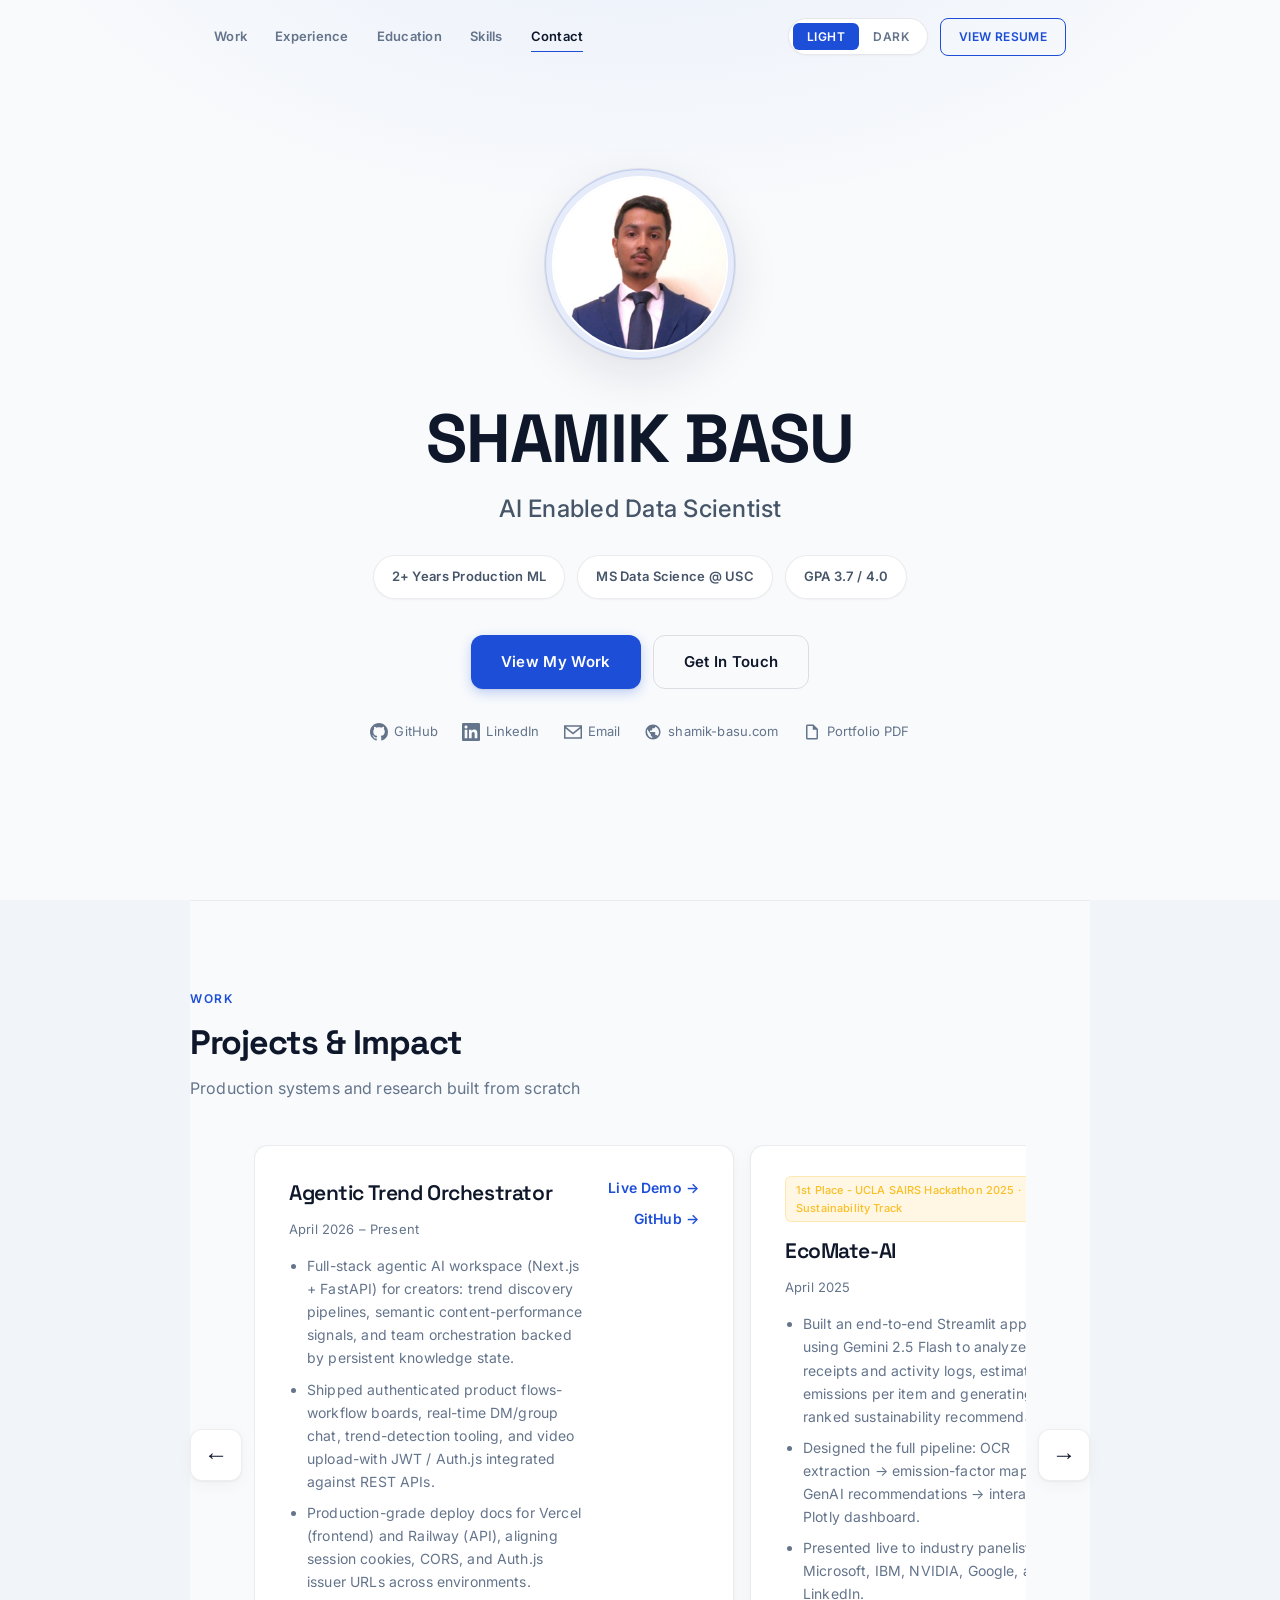
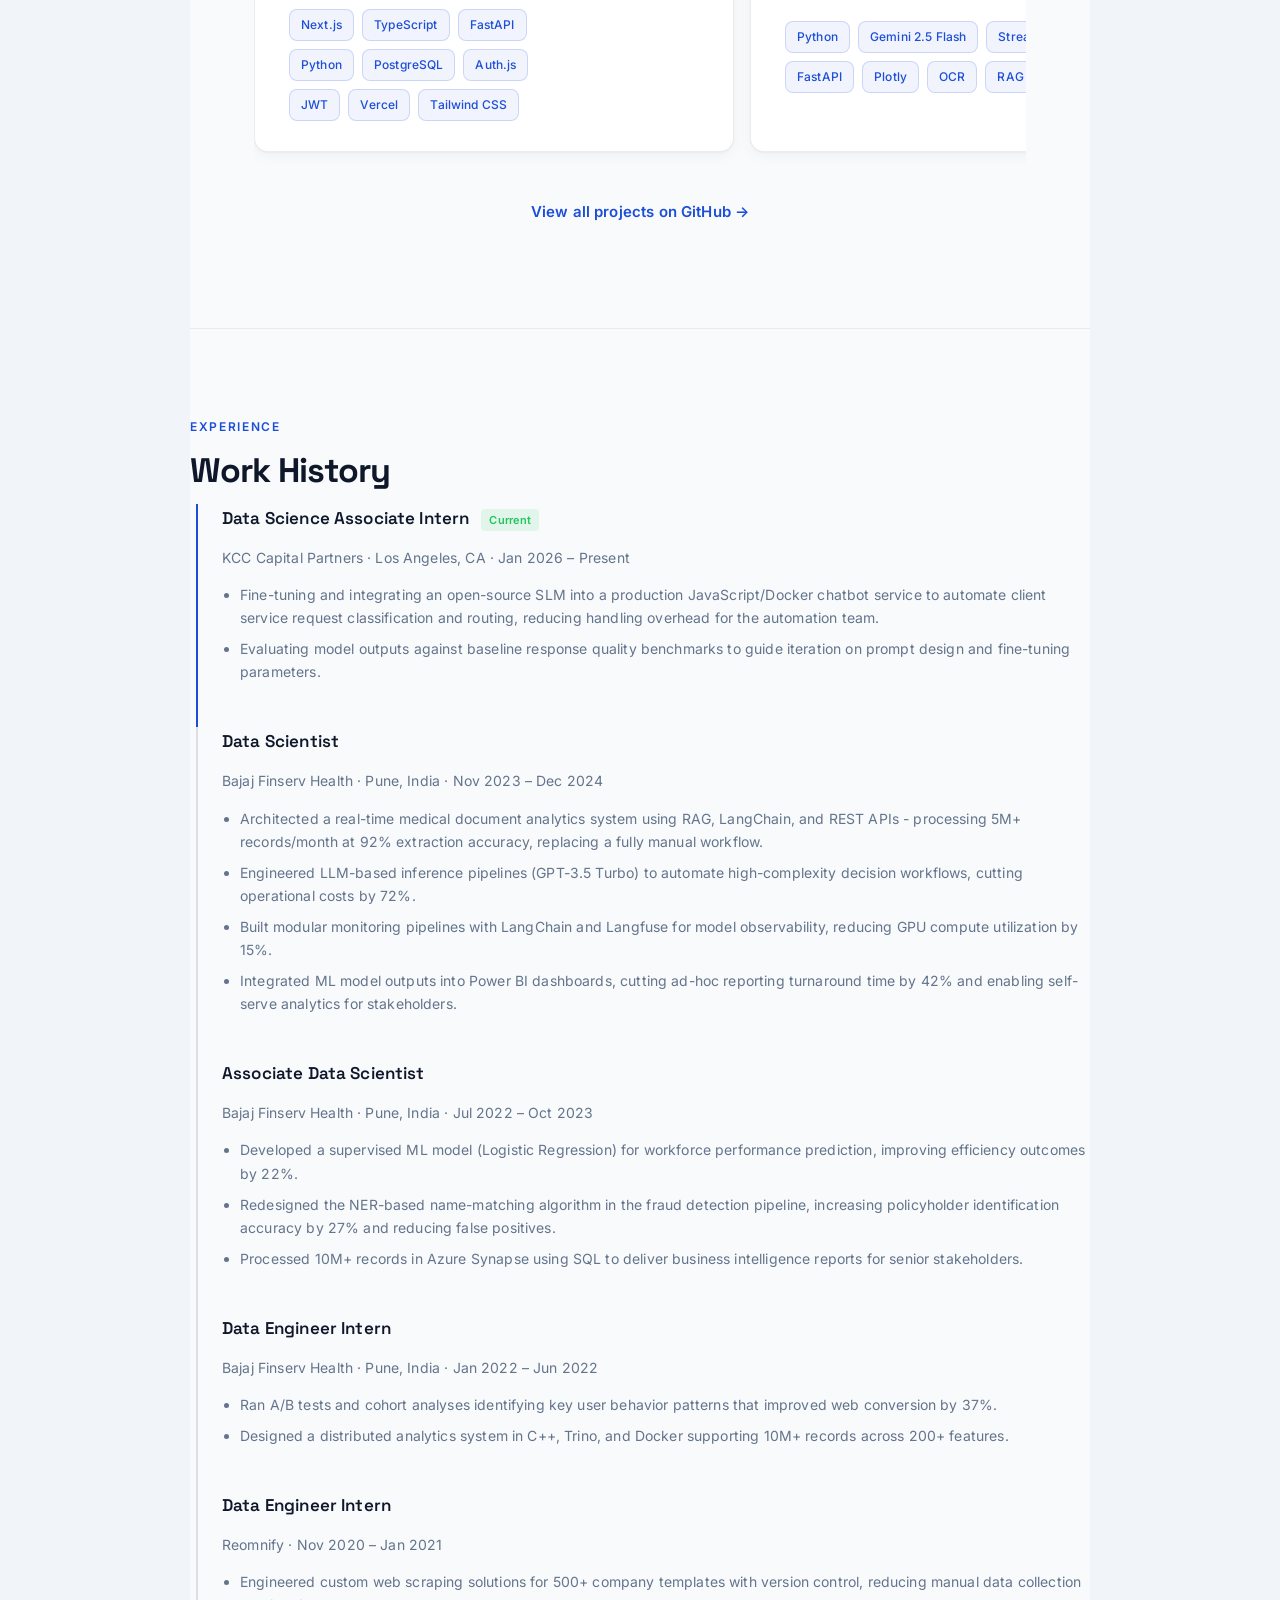
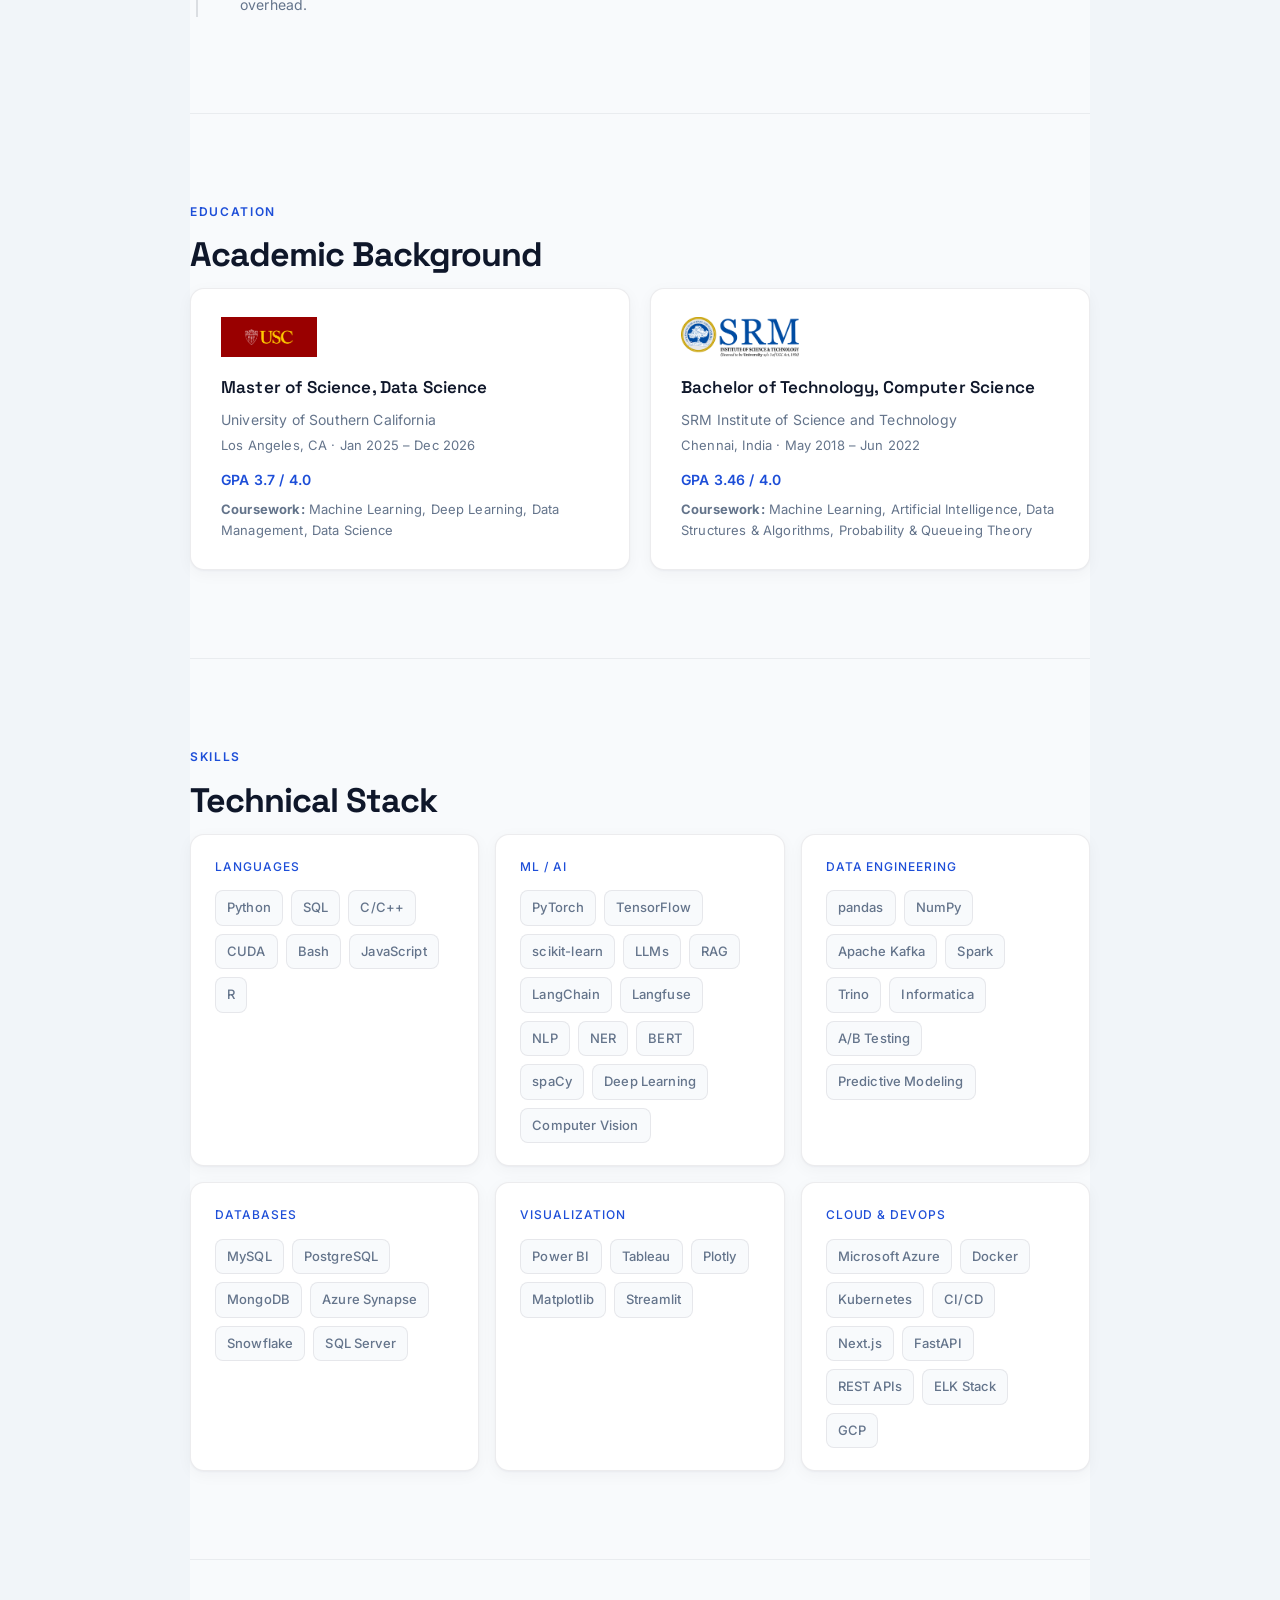
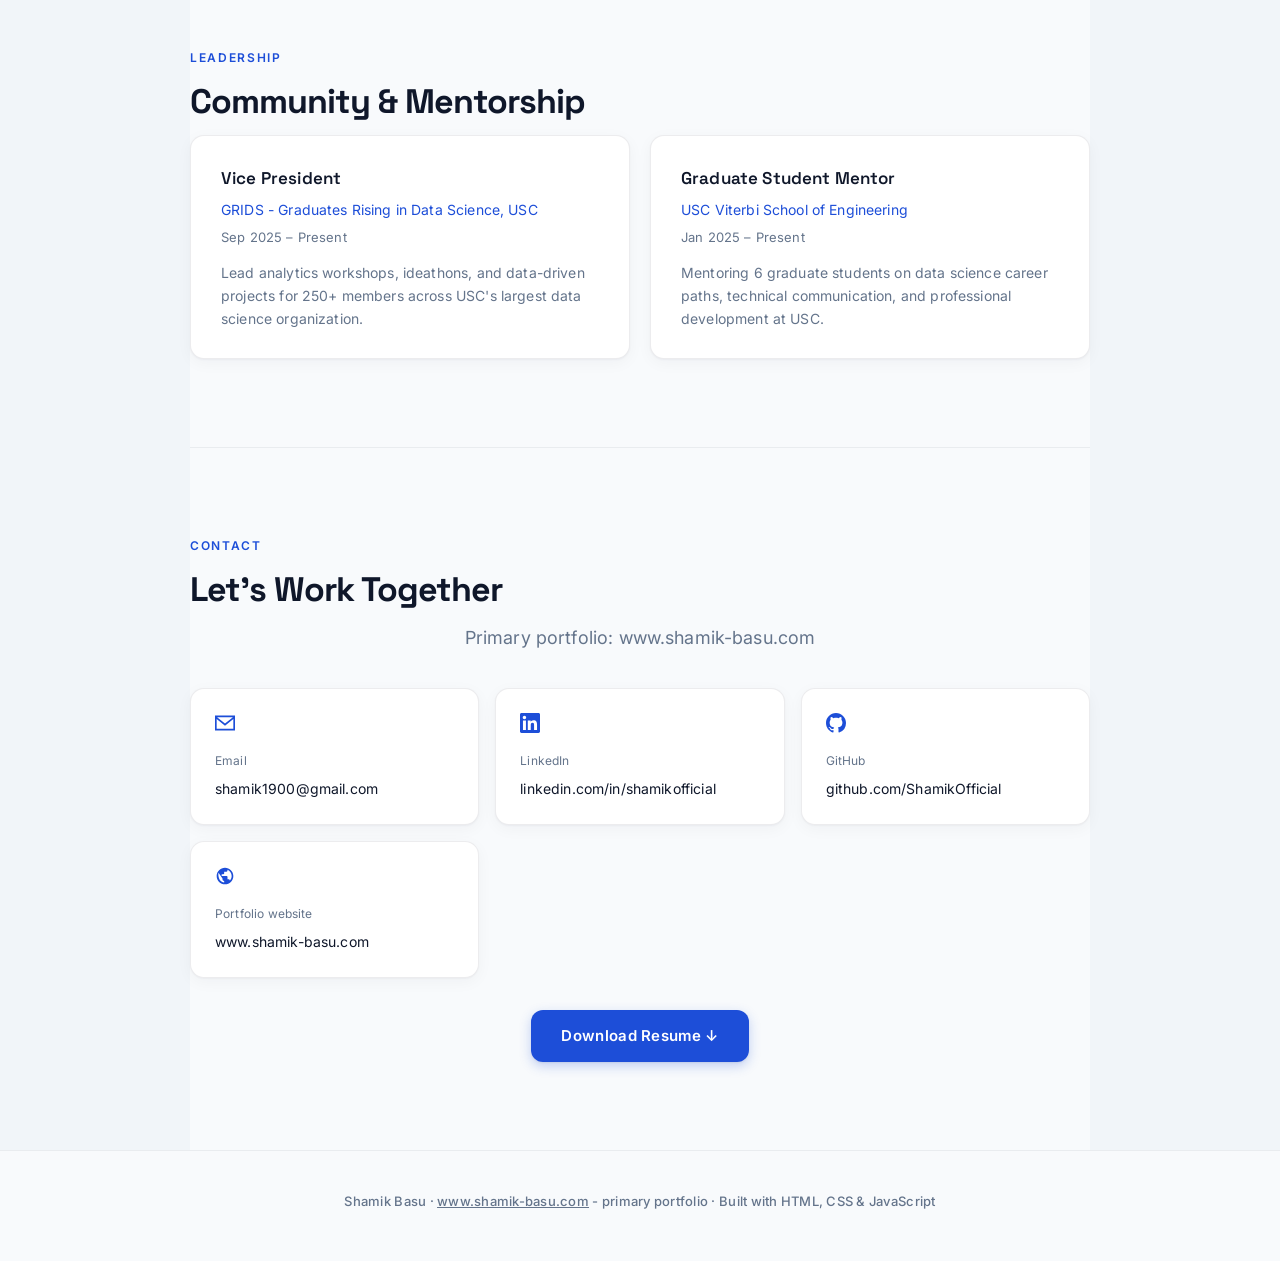
==== index.html @ 00eb71a1 "project section updated" ====
<!DOCTYPE html>
<html lang="en" data-theme="light">
<head>
<script>
(function(){try{var t=localStorage.getItem('theme');document.documentElement.setAttribute('data-theme',t==='professional'?'professional':'light');}catch(e){document.documentElement.setAttribute('data-theme','light');}})();
</script>
<title>Shamik Basu | AI Enabled Data Scientist | MS Data Science USC | ML &amp; AI</title>
<meta charset="UTF-8">
<meta name="viewport" content="width=device-width, initial-scale=1.0">
<meta name="description" content="Shamik Basu - MS Data Science @ USC (GPA 3.7). Portfolio at www.shamik-basu.com. 2+ years building production ML, RAG, and LLM systems. 1st Place UCLA SAIRS Hackathon 2025. Los Angeles.">
<meta name="keywords" content="Shamik Basu, AI enabled data scientist, shamik-basu.com, www.shamik-basu.com, Data Scientist, Machine Learning Engineer, USC Data Science, RAG, LLM, Python, PyTorch, LangChain, Los Angeles">
<meta name="author" content="Shamik Basu">
<meta property="og:title" content="Shamik Basu | AI Enabled Data Scientist">
<meta property="og:description" content="MS Data Science @ USC (GPA 3.7). Primary portfolio at www.shamik-basu.com. Production RAG, LLM systems, and AI analytics at scale.">
<meta property="og:url" content="https://www.shamik-basu.com/">
<meta property="og:type" content="website">
<meta property="og:image" content="https://www.shamik-basu.com/assets/images/profile-picture.jpg">
<meta name="twitter:card" content="summary">
<meta name="twitter:title" content="Shamik Basu | AI Enabled Data Scientist">
<meta name="twitter:description" content="MS Data Science @ USC (GPA 3.7). www.shamik-basu.com - Production ML, RAG, and LLM.">
<link rel="canonical" href="https://www.shamik-basu.com/">

<link rel="preconnect" href="https://fonts.googleapis.com">
<link rel="preconnect" href="https://fonts.gstatic.com" crossorigin>
<link href="https://fonts.googleapis.com/css2?family=Inter:wght@300;400;500;600&family=Space+Grotesk:wght@500;600;700&display=swap" rel="stylesheet">

<style>
/* ===== Theme tokens (Light = default, Dark) ===== */
:root {
  color-scheme: light;
  --bg: #f8fafc;
  --bg-page: #f1f5f9;
  --text: #475569;
  --text-heading: #0f172a;
  --text-muted: #64748b;
  --text-faint: #64748b;
  --text-subtle: #64748b;
  --border: rgba(15, 23, 42, 0.07);
  --border-section: rgba(15, 23, 42, 0.06);
  --nav-scrolled-bg: rgba(255, 255, 255, 0.82);
  --nav-border: rgba(15, 23, 42, 0.06);
  --nav-shadow: 0 1px 0 rgba(15, 23, 42, 0.04);
  --accent: #1d4ed8;
  --accent-hover: #1e40af;
  --accent-soft: rgba(29, 78, 216, 0.08);
  --accent-soft-border: rgba(29, 78, 216, 0.2);
  --card-bg: #ffffff;
  --card-border: rgba(15, 23, 42, 0.08);
  --card-border-hover: #1d4ed8;
  --card-shadow: 0 1px 2px rgba(15, 23, 42, 0.04), 0 4px 16px rgba(15, 23, 42, 0.04);
  --card-shadow-hover: 0 4px 12px rgba(15, 23, 42, 0.08), 0 12px 32px rgba(15, 23, 42, 0.06);
  --hero-tagline: #475569;
  --hero-photo-inner: #ffffff;
  --hero-photo-shadow: rgba(15, 23, 42, 0.1);
  --hero-glow: radial-gradient(ellipse 90% 70% at 50% -15%, rgba(29, 78, 216, 0.07), transparent 55%);
  --stat-bg: #ffffff;
  --stat-border: rgba(15, 23, 42, 0.08);
  --stat-text: #475569;
  --stat-shadow: 0 1px 2px rgba(15, 23, 42, 0.04);
  --btn-primary-fg: #ffffff;
  --btn-secondary-fg: #0f172a;
  --btn-secondary-border: rgba(15, 23, 42, 0.12);
  --btn-secondary-hover: rgba(15, 23, 42, 0.04);
  --btn-resume-hover-fg: #ffffff;
  --timeline-line: rgba(15, 23, 42, 0.12);
  --pill-green-bg: rgba(34, 197, 94, 0.1);
  --mobile-panel-bg: rgba(255, 255, 255, 0.97);
  --toggle-border: rgba(15, 23, 42, 0.1);
  --toggle-bg: #ffffff;
  --toggle-icon: #0f172a;
  --theme-switch-bg: #ffffff;
  --theme-switch-border: rgba(15, 23, 42, 0.1);
  --project-card-bg: #ffffff;
  --skill-pill-bg: #f8fafc;
  --skill-pill-border: rgba(15, 23, 42, 0.08);
  --skill-pill-hover: rgba(29, 78, 216, 0.08);
  --tech-tag-bg: rgba(29, 78, 216, 0.06);
  --tech-tag-border: rgba(29, 78, 216, 0.18);
  --radius-sm: 8px;
  --radius-md: 12px;
  --radius-lg: 14px;
  --radius-pill: 999px;
}
html[data-theme="professional"] {
  color-scheme: dark;
  --bg: #060a12;
  --bg-page: #060a12;
  --text: #94a3b8;
  --text-heading: #f1f5f9;
  --text-muted: #94a3b8;
  --text-faint: #64748b;
  --text-subtle: #64748b;
  --border: rgba(255, 255, 255, 0.06);
  --border-section: rgba(255, 255, 255, 0.06);
  --nav-scrolled-bg: rgba(6, 10, 18, 0.82);
  --nav-border: rgba(255, 255, 255, 0.06);
  --nav-shadow: 0 1px 0 rgba(255, 255, 255, 0.04);
  --accent: #5b9cf9;
  --accent-hover: #7eb3fb;
  --accent-soft: rgba(91, 156, 249, 0.12);
  --accent-soft-border: rgba(91, 156, 249, 0.28);
  --card-bg: rgba(255, 255, 255, 0.035);
  --card-border: rgba(255, 255, 255, 0.09);
  --card-border-hover: #5b9cf9;
  --card-shadow: 0 0 0 1px rgba(255, 255, 255, 0.04), 0 8px 32px rgba(0, 0, 0, 0.35);
  --card-shadow-hover: 0 0 0 1px rgba(91, 156, 249, 0.35), 0 16px 48px rgba(0, 0, 0, 0.45);
  --hero-tagline: #cbd5e1;
  --hero-photo-inner: rgba(6, 10, 18, 0.9);
  --hero-photo-shadow: rgba(0, 0, 0, 0.45);
  --hero-glow: radial-gradient(ellipse 90% 70% at 50% -10%, rgba(91, 156, 249, 0.12), transparent 55%);
  --stat-bg: rgba(255, 255, 255, 0.04);
  --stat-border: rgba(255, 255, 255, 0.1);
  --stat-text: #cbd5e1;
  --stat-shadow: none;
  --btn-primary-fg: #060a12;
  --btn-secondary-fg: #f1f5f9;
  --btn-secondary-border: rgba(255, 255, 255, 0.14);
  --btn-secondary-hover: rgba(255, 255, 255, 0.06);
  --btn-resume-hover-fg: #060a12;
  --timeline-line: rgba(255, 255, 255, 0.1);
  --pill-green-bg: rgba(34, 197, 94, 0.14);
  --mobile-panel-bg: rgba(6, 10, 18, 0.97);
  --toggle-border: rgba(255, 255, 255, 0.1);
  --toggle-bg: rgba(255, 255, 255, 0.04);
  --toggle-icon: #f1f5f9;
  --theme-switch-bg: rgba(255, 255, 255, 0.04);
  --theme-switch-border: rgba(255, 255, 255, 0.1);
  --project-card-bg: rgba(255, 255, 255, 0.035);
  --skill-pill-bg: rgba(255, 255, 255, 0.05);
  --skill-pill-border: rgba(255, 255, 255, 0.1);
  --skill-pill-hover: rgba(91, 156, 249, 0.12);
  --tech-tag-bg: rgba(91, 156, 249, 0.12);
  --tech-tag-border: rgba(91, 156, 249, 0.25);
}

/* ===== Reset & base ===== */
*, *::before, *::after { box-sizing: border-box; }
html { scroll-behavior: smooth; }
body {
  margin: 0;
  font-family: 'Inter', -apple-system, BlinkMacSystemFont, sans-serif;
  font-size: 15px;
  font-weight: 400;
  line-height: 1.65;
  letter-spacing: 0.01em;
  color: var(--text);
  background: var(--bg-page);
  transition: background-color 0.25s ease, color 0.25s ease;
  -webkit-font-smoothing: antialiased;
  text-rendering: optimizeLegibility;
}

img { max-width: 100%; height: auto; display: block; }
a { color: inherit; text-decoration: none; }

:focus-visible {
  outline: 2px solid var(--accent);
  outline-offset: 3px;
}

button:focus-visible, a:focus-visible {
  outline: 2px solid var(--accent);
  outline-offset: 3px;
}

/* ===== Layout ===== */
.wrap {
  max-width: 900px;
  margin: 0 auto;
  padding: 0 28px;
}

.section {
  padding: 88px 0;
  border-top: 1px solid var(--border-section);
  background: var(--bg);
  opacity: 0;
  transform: translateY(16px);
  transition: opacity 0.5s ease, transform 0.5s ease;
}
.section.visible {
  opacity: 1;
  transform: translateY(0);
}

.section-label {
  font-family: 'Inter', sans-serif;
  font-weight: 600;
  font-size: 12px;
  letter-spacing: 0.14em;
  text-transform: uppercase;
  color: var(--accent);
  margin: 0 0 14px;
  display: block;
}

.section-title {
  font-family: 'Space Grotesk', sans-serif;
  font-weight: 700;
  font-size: 34px;
  line-height: 1.15;
  letter-spacing: -0.03em;
  color: var(--text-heading);
  margin: 0 0 14px;
}

.section-sub {
  font-size: 16px;
  line-height: 1.6;
  color: var(--text-muted);
  margin: 0 0 44px;
  max-width: 540px;
}

/* ===== Nav ===== */
.nav {
  position: fixed;
  top: 0;
  left: 0;
  right: 0;
  z-index: 102;
  padding: 18px 0;
  transition: backdrop-filter 0.25s ease, border-color 0.25s ease, background 0.25s ease, box-shadow 0.25s ease;
}
.nav.scrolled {
  backdrop-filter: blur(14px) saturate(1.2);
  -webkit-backdrop-filter: blur(14px) saturate(1.2);
  background: var(--nav-scrolled-bg);
  border-bottom: 1px solid var(--nav-border);
  box-shadow: var(--nav-shadow);
}
.nav-inner {
  position: relative;
  z-index: 103;
  max-width: 900px;
  margin: 0 auto;
  padding: 0 24px;
  display: flex;
  align-items: center;
  justify-content: space-between;
  gap: 16px;
}

.nav-links {
  display: flex;
  align-items: center;
  gap: 28px;
  flex-wrap: wrap;
}
.nav-links a {
  font-size: 13px;
  font-weight: 600;
  letter-spacing: 0.02em;
  color: var(--text-muted);
  position: relative;
  padding: 4px 0;
  transition: color 0.2s ease;
}
.nav-links a:hover { color: var(--text-heading); }
.nav-links a.active { color: var(--text-heading); }
.nav-links a::after {
  content: '';
  position: absolute;
  left: 0;
  bottom: 0;
  width: 0;
  height: 1px;
  background: var(--accent);
  transition: width 0.2s ease;
}
.nav-links a:hover::after,
.nav-links a.active::after { width: 100%; }

.nav-right {
  display: flex;
  align-items: center;
  gap: 12px;
  flex-shrink: 0;
}
.theme-switch {
  display: flex;
  align-items: center;
  border: 1px solid var(--theme-switch-border);
  border-radius: var(--radius-pill);
  padding: 4px;
  background: var(--theme-switch-bg);
  box-shadow: 0 1px 2px rgba(15, 23, 42, 0.04);
}
html[data-theme="professional"] .theme-switch {
  box-shadow: none;
}
.theme-btn {
  padding: 6px 14px;
  font-size: 12px;
  font-weight: 600;
  letter-spacing: 0.04em;
  text-transform: uppercase;
  font-family: inherit;
  border: none;
  border-radius: 6px;
  background: transparent;
  color: var(--text-muted);
  cursor: pointer;
  transition: background 0.2s ease, color 0.2s ease;
}
.theme-btn[aria-pressed="true"] {
  background: var(--accent);
  color: #fff;
}
.theme-btn:focus-visible {
  outline-offset: 2px;
}
.btn-resume {
  display: inline-flex;
  align-items: center;
  justify-content: center;
  padding: 8px 18px;
  font-size: 12px;
  font-weight: 600;
  letter-spacing: 0.03em;
  text-transform: uppercase;
  color: var(--accent);
  border: 1px solid var(--accent);
  border-radius: var(--radius-sm);
  transition: background 0.2s ease, color 0.2s ease, transform 0.2s ease;
  flex-shrink: 0;
}
.btn-resume:hover {
  background: var(--accent);
  color: var(--btn-resume-hover-fg);
  transform: translateY(-1px);
}

/* Hamburger */
.nav-toggle {
  display: none;
  width: 40px;
  height: 40px;
  padding: 0;
  border: 1px solid var(--toggle-border);
  border-radius: 8px;
  background: var(--toggle-bg);
  cursor: pointer;
  align-items: center;
  justify-content: center;
  flex-direction: column;
  gap: 5px;
}
.nav-toggle span {
  display: block;
  width: 18px;
  height: 2px;
  background: var(--toggle-icon);
  transition: transform 0.2s ease, opacity 0.2s ease;
}
.nav.open .nav-toggle span:nth-child(1) { transform: translateY(7px) rotate(45deg); }
.nav.open .nav-toggle span:nth-child(2) { opacity: 0; }
.nav.open .nav-toggle span:nth-child(3) { transform: translateY(-7px) rotate(-45deg); }

.nav-mobile-panel {
  display: none;
  position: fixed;
  top: 0;
  left: 0;
  right: 0;
  bottom: 0;
  background: var(--mobile-panel-bg);
  z-index: 101;
  padding: 88px 24px 32px;
  flex-direction: column;
  gap: 8px;
}
.nav.open .nav-mobile-panel {
  display: flex;
}
.nav-mobile-panel a {
  font-size: 18px;
  font-weight: 500;
  color: var(--text-heading);
  padding: 12px 0;
  border-bottom: 1px solid var(--border);
}
.nav-mobile-panel .btn-resume {
  margin-top: 16px;
  width: 100%;
  padding: 12px;
}

@media (min-width: 769px) {
  .nav-mobile-panel { display: none !important; }
}
.nav-mobile-theme {
  padding-top: 8px;
  margin-top: 8px;
  border-top: 1px solid var(--border);
}
.nav-mobile-theme .theme-switch {
  width: 100%;
  justify-content: center;
}

/* ===== Hero ===== */
.hero {
  min-height: 100vh;
  display: flex;
  align-items: center;
  justify-content: center;
  padding: 108px 28px 96px;
  background: var(--hero-glow), var(--bg);
}
.hero-inner {
  max-width: 760px;
  margin: 0 auto;
  text-align: center;
}
.hero-photo-wrap {
  margin: 0 auto 44px;
  width: fit-content;
  border-radius: 50%;
  padding: 6px;
  border: 1px solid var(--accent-soft-border);
  background: var(--accent-soft);
  box-shadow:
    0 0 0 1px var(--border),
    0 16px 48px var(--hero-photo-shadow);
  opacity: 0;
  transform: translateY(18px);
  animation: heroFade 0.65s ease forwards;
}
.hero-photo-wrap:hover .hero-photo {
  transform: scale(1.03);
}
.hero-photo {
  width: 176px;
  height: 176px;
  border-radius: 50%;
  object-fit: cover;
  display: block;
  border: 2px solid var(--hero-photo-inner);
  transition: transform 0.35s ease;
}
.hero-heading {
  margin-bottom: 28px;
}
.hero-name {
  font-family: 'Space Grotesk', sans-serif;
  font-weight: 700;
  font-size: 68px;
  line-height: 1.05;
  letter-spacing: -0.02em;
  color: var(--text-heading);
  text-transform: uppercase;
  margin: 0 0 18px;
  opacity: 0;
  transform: translateY(22px);
  animation: heroFade 0.65s ease 0.08s forwards;
}
.hero-tagline {
  font-size: 24px;
  font-weight: 500;
  letter-spacing: 0.01em;
  line-height: 1.45;
  color: var(--hero-tagline);
  margin: 0;
  max-width: 560px;
  margin-left: auto;
  margin-right: auto;
  opacity: 0;
  transform: translateY(22px);
  animation: heroFade 0.65s ease 0.18s forwards;
}
@keyframes heroFade {
  to { opacity: 1; transform: translateY(0); }
}

.stat-chips {
  display: flex;
  flex-wrap: wrap;
  justify-content: center;
  gap: 12px;
  margin-bottom: 36px;
}
.stat-chip {
  padding: 10px 18px;
  font-size: 13px;
  font-weight: 600;
  letter-spacing: 0.02em;
  color: var(--stat-text);
  background: var(--stat-bg);
  border: 1px solid var(--stat-border);
  border-radius: var(--radius-pill);
  box-shadow: var(--stat-shadow);
}

.hero-cta {
  display: flex;
  flex-wrap: wrap;
  justify-content: center;
  gap: 12px;
  margin-bottom: 32px;
}
.btn-primary {
  display: inline-flex;
  align-items: center;
  justify-content: center;
  padding: 14px 30px;
  font-size: 15px;
  font-weight: 600;
  letter-spacing: 0.02em;
  color: var(--btn-primary-fg);
  background: var(--accent);
  border: none;
  border-radius: var(--radius-md);
  cursor: pointer;
  box-shadow: 0 1px 2px rgba(15, 23, 42, 0.06), 0 4px 12px rgba(29, 78, 216, 0.25);
  transition: background 0.2s ease, transform 0.2s ease, box-shadow 0.2s ease;
}
html[data-theme="professional"] .btn-primary {
  box-shadow: 0 2px 8px rgba(0, 0, 0, 0.3);
}
.btn-primary:hover {
  background: var(--accent-hover);
  transform: translateY(-2px);
  box-shadow: 0 4px 14px rgba(15, 23, 42, 0.1), 0 8px 20px rgba(29, 78, 216, 0.3);
}
html[data-theme="professional"] .btn-primary:hover {
  box-shadow: 0 8px 24px rgba(0, 0, 0, 0.4);
}
.btn-secondary {
  display: inline-flex;
  align-items: center;
  justify-content: center;
  padding: 14px 30px;
  font-size: 15px;
  font-weight: 600;
  letter-spacing: 0.02em;
  color: var(--btn-secondary-fg);
  background: transparent;
  border: 1px solid var(--btn-secondary-border);
  border-radius: var(--radius-md);
  cursor: pointer;
  transition: border-color 0.2s ease, background 0.2s ease, transform 0.2s ease;
}
.btn-secondary:hover {
  border-color: var(--accent);
  background: var(--btn-secondary-hover);
  transform: translateY(-2px);
}

.social-row {
  display: flex;
  justify-content: center;
  gap: 24px;
}
.social-row a {
  display: flex;
  align-items: center;
  gap: 6px;
  font-size: 13px;
  color: var(--text-muted);
  transition: color 0.2s ease;
}
.social-row a:hover { color: var(--accent); }
.social-row svg { width: 18px; height: 18px; flex-shrink: 0; }

/* ===== Project cards ===== */
.project-section-head {
  margin-bottom: 14px;
}
.section-title-projects { margin-bottom: 0; }
.project-carousel {
  display: flex;
  flex-direction: row;
  align-items: stretch;
  gap: 12px;
  width: 100%;
  max-width: 100%;
}
.project-carousel > .project-nav-btn {
  flex-shrink: 0;
  align-self: center;
}
.project-nav-btn {
  width: 52px;
  height: 52px;
  border-radius: var(--radius-md);
  border: 1px solid var(--border);
  background: var(--card-bg);
  color: var(--text-heading);
  font-size: 24px;
  line-height: 1;
  cursor: pointer;
  display: inline-flex;
  align-items: center;
  justify-content: center;
  transition: border-color 0.2s ease, background 0.2s ease, color 0.2s ease, box-shadow 0.2s ease;
  box-shadow: var(--card-shadow);
}
.project-nav-btn:hover {
  border-color: var(--card-border-hover);
  color: var(--accent);
}
.project-nav-btn:focus-visible {
  outline: 2px solid var(--accent);
  outline-offset: 2px;
}

.project-slider {
  flex: 1;
  min-width: 0;
  overflow-x: auto;
  overflow-y: hidden;
  -webkit-overflow-scrolling: touch;
  scroll-snap-type: x mandatory;
  scroll-behavior: smooth;
  scroll-padding-inline: 0;
  overscroll-behavior-x: contain;
  padding-bottom: 4px;
  scrollbar-width: none;
  -ms-overflow-style: none;
  touch-action: pan-x;
  container-type: inline-size;
  container-name: projstrip;
}
.project-slider::-webkit-scrollbar {
  display: none;
}

.project-list {
  display: flex;
  flex-direction: row;
  flex-wrap: nowrap;
  gap: 16px;
  padding-inline: 0;
  padding-bottom: 8px;
}
.project-card {
  background: var(--project-card-bg);
  border: 1px solid var(--card-border);
  border-radius: var(--radius-lg);
  padding: 30px 34px;
  box-shadow: var(--card-shadow);
  transition: border-color 0.25s ease, box-shadow 0.25s ease, transform 0.25s ease;
  flex: 0 0 clamp(260px, 78vw, 480px);
  scroll-snap-align: start;
  scroll-snap-stop: normal;
  box-sizing: border-box;
}
@container projstrip (min-width: 200px) {
  .project-card {
    flex: 0 0 min(480px, calc(100cqi - 4px));
  }
}
.project-card:hover {
  border-color: var(--card-border-hover);
  box-shadow: var(--card-shadow-hover);
  transform: translateY(-3px);
}
.project-card-inner {
  display: flex;
  flex-direction: row;
  gap: 24px;
  justify-content: space-between;
  align-items: flex-start;
}
.project-main { flex: 1; min-width: 0; }
.project-side {
  flex-shrink: 0;
  display: flex;
  flex-direction: column;
  gap: 8px;
  align-items: flex-end;
  text-align: right;
}
.award-badge {
  display: inline-block;
  padding: 4px 10px;
  font-size: 11px;
  font-weight: 500;
  color: #fbbf24;
  background: rgba(251,191,36,0.12);
  border: 1px solid rgba(251,191,36,0.25);
  border-radius: 6px;
  margin-bottom: 12px;
}
.project-title {
  font-family: 'Space Grotesk', sans-serif;
  font-weight: 600;
  font-size: 21px;
  letter-spacing: -0.02em;
  color: var(--text-heading);
  margin: 0 0 8px;
}
.project-date {
  font-size: 13px;
  color: var(--text-subtle);
  margin: 0 0 14px;
}
.project-bullets {
  margin: 0;
  padding-left: 18px;
  color: var(--text-muted);
  font-size: 14px;
}
.project-bullets li { margin-bottom: 8px; }
.tech-tags {
  display: flex;
  flex-wrap: wrap;
  gap: 8px;
  margin-top: 16px;
}
.tech-tag {
  font-size: 12px;
  font-weight: 500;
  color: var(--accent);
  padding: 5px 11px;
  background: var(--tech-tag-bg);
  border: 1px solid var(--tech-tag-border);
  border-radius: var(--radius-sm);
}
.project-link {
  font-size: 14px;
  font-weight: 600;
  color: var(--accent);
  transition: color 0.2s ease, opacity 0.2s ease;
}
.project-link:hover { color: var(--accent-hover); opacity: 1; }
.github-more {
  text-align: center;
  margin-top: 36px;
}
.github-more a {
  font-size: 15px;
  font-weight: 600;
  color: var(--accent);
  transition: color 0.2s ease;
}
.github-more a:hover { color: var(--accent-hover); text-decoration: underline; }

/* ===== Experience timeline ===== */
.timeline { position: relative; padding-left: 0; }
.timeline-item {
  position: relative;
  padding-left: 24px;
  padding-bottom: 36px;
  border-left: 2px solid var(--timeline-line);
  margin-left: 6px;
}
.timeline-item:last-child { padding-bottom: 0; }
.timeline-item.current { border-left-color: var(--accent); }
.timeline-head {
  display: flex;
  flex-wrap: wrap;
  align-items: baseline;
  gap: 8px 12px;
  margin-bottom: 12px;
}
.timeline-role {
  font-family: 'Space Grotesk', sans-serif;
  font-weight: 600;
  font-size: 17px;
  color: var(--text-heading);
}
.timeline-meta {
  font-size: 14px;
  color: var(--text-subtle);
}
.pill-current {
  display: inline-block;
  padding: 2px 8px;
  font-size: 11px;
  font-weight: 600;
  color: #22c55e;
  background: var(--pill-green-bg);
  border-radius: 4px;
}
.timeline-bullets {
  margin: 0;
  padding-left: 18px;
  color: var(--text-muted);
  font-size: 14px;
}
.timeline-bullets li { margin-bottom: 8px; }

/* ===== Education & leadership grids ===== */
.card-grid {
  display: grid;
  grid-template-columns: repeat(auto-fit, minmax(320px, 1fr));
  gap: 20px;
}
.edu-card, .lead-card {
  background: var(--card-bg);
  border: 1px solid var(--card-border);
  border-radius: var(--radius-lg);
  padding: 28px 30px;
  box-shadow: var(--card-shadow);
  transition: border-color 0.25s ease, box-shadow 0.25s ease, transform 0.25s ease;
}
.edu-card:hover, .lead-card:hover {
  border-color: var(--card-border-hover);
  box-shadow: var(--card-shadow-hover);
  transform: translateY(-2px);
}
.edu-card img.logo { height: 40px; width: auto; margin-bottom: 16px; }
.edu-degree {
  font-family: 'Space Grotesk', sans-serif;
  font-weight: 600;
  font-size: 17px;
  color: var(--text-heading);
  margin: 0 0 6px;
}
.edu-school { font-size: 14px; color: var(--text-muted); margin: 0 0 4px; }
.edu-meta { font-size: 13px; color: var(--text-subtle); margin: 0 0 12px; }
.edu-gpa { font-size: 14px; margin: 0 0 8px; color: var(--text-muted); }
.edu-gpa strong { color: var(--accent); font-weight: 600; }
.edu-course { font-size: 13px; color: var(--text-muted); margin: 0; line-height: 1.6; }

.lead-role {
  font-family: 'Space Grotesk', sans-serif;
  font-weight: 600;
  font-size: 17px;
  color: var(--text-heading);
  margin: 0 0 6px;
}
.lead-org { font-size: 14px; color: var(--accent); margin: 0 0 6px; }
.lead-dates { font-size: 13px; color: var(--text-subtle); margin: 0 0 12px; }
.lead-desc { font-size: 14px; color: var(--text-muted); margin: 0; line-height: 1.65; }

/* ===== Skills ===== */
.skills-grid {
  display: grid;
  grid-template-columns: repeat(3, 1fr);
  gap: 16px;
}
.skill-card {
  background: var(--card-bg);
  border: 1px solid var(--card-border);
  border-radius: var(--radius-lg);
  padding: 22px 24px;
  box-shadow: var(--card-shadow);
  transition: border-color 0.25s ease, box-shadow 0.25s ease, transform 0.25s ease;
}
.skill-card:hover {
  border-color: var(--card-border-hover);
  box-shadow: var(--card-shadow-hover);
  transform: translateY(-2px);
}
.skill-cat {
  font-size: 12px;
  font-weight: 500;
  text-transform: uppercase;
  letter-spacing: 0.08em;
  color: var(--accent);
  margin: 0 0 14px;
  font-family: 'Inter', sans-serif;
}
.skill-tags {
  display: flex;
  flex-wrap: wrap;
  gap: 8px;
}
.skill-pill {
  font-size: 13px;
  font-weight: 500;
  color: var(--text-muted);
  padding: 6px 11px;
  background: var(--skill-pill-bg);
  border: 1px solid var(--skill-pill-border);
  border-radius: var(--radius-sm);
  transition: background 0.2s ease, border-color 0.2s ease;
}
.skill-pill:hover { background: var(--skill-pill-hover); }

/* ===== Contact ===== */
.contact-intro {
  font-size: 18px;
  color: var(--text-muted);
  max-width: 480px;
  margin: 0 auto 36px;
  text-align: center;
}
.contact-grid {
  display: grid;
  grid-template-columns: repeat(3, 1fr);
  gap: 16px;
  margin-bottom: 32px;
}
.contact-card {
  display: block;
  background: var(--card-bg);
  border: 1px solid var(--card-border);
  border-radius: var(--radius-lg);
  padding: 24px 24px;
  box-shadow: var(--card-shadow);
  transition: border-color 0.25s ease, box-shadow 0.25s ease, transform 0.25s ease;
  cursor: pointer;
}
.contact-card:hover {
  border-color: var(--card-border-hover);
  box-shadow: var(--card-shadow-hover);
  transform: translateY(-2px);
}
.contact-card .label { font-size: 12px; color: var(--text-subtle); margin-bottom: 6px; }
.contact-card .value { font-size: 14px; color: var(--text-heading); word-break: break-all; }
.contact-card svg { margin-bottom: 10px; color: var(--accent); }
.contact-dl { text-align: center; }

/* ===== Footer ===== */
.site-footer {
  text-align: center;
  padding: 40px 24px 48px;
  font-size: 13px;
  font-weight: 500;
  letter-spacing: 0.02em;
  color: var(--text-subtle);
  border-top: 1px solid var(--border-section);
  background: var(--bg);
}
.site-footer a {
  color: inherit;
  text-decoration: underline;
}

/* ===== Mobile ===== */
@media (max-width: 768px) {
  .section { padding: 56px 0; }
  .section-title { font-size: 26px; }
  .nav-links { display: none; }
  .nav-right .theme-switch { display: none; }
  .nav-toggle { display: flex; }
  .hero { padding: 96px 20px 72px; }
  .hero-photo-wrap { margin-bottom: 36px; padding: 5px; }
  .hero-photo { width: 132px; height: 132px; }
  .hero-heading { margin-bottom: 22px; }
  .hero-name { font-size: 40px; letter-spacing: -0.015em; }
  .hero-tagline { font-size: 18px; max-width: 100%; }
  .stat-chip { font-size: 13px; padding: 8px 14px; }
  .project-nav-btn {
    width: 44px;
    height: 44px;
    font-size: 20px;
  }
  .project-carousel {
    gap: 8px;
  }
  .project-card-inner {
    flex-direction: column;
  }
  .project-side {
    align-items: flex-start;
    text-align: left;
    flex-direction: row;
    flex-wrap: wrap;
    gap: 12px;
  }
  .skills-grid { grid-template-columns: 1fr; }
  .contact-grid { grid-template-columns: 1fr; }
  .card-grid { grid-template-columns: 1fr; }
}
@media (max-width: 900px) and (min-width: 769px) {
  .skills-grid { grid-template-columns: repeat(2, 1fr); }
}
</style>
</head>
<body>

<header class="nav" id="nav">
  <div class="nav-inner">
    <button type="button" class="nav-toggle" id="nav-toggle" aria-label="Open menu" aria-expanded="false">
      <span></span><span></span><span></span>
    </button>
    <nav class="nav-links" id="nav-desktop" aria-label="Primary">
      <a href="#projects" data-nav="projects">Work</a>
      <a href="#experience" data-nav="experience">Experience</a>
      <a href="#education" data-nav="education">Education</a>
      <a href="#skills" data-nav="skills">Skills</a>
      <a href="#contact" data-nav="contact">Contact</a>
    </nav>
    <div class="nav-right">
      <div class="theme-switch" role="group" aria-label="Color theme">
        <button type="button" class="theme-btn" data-theme-set="light" aria-pressed="true">Light</button>
        <button type="button" class="theme-btn" data-theme-set="professional" aria-pressed="false">Dark</button>
      </div>
      <a href="assets/documents/resume.pdf" class="btn-resume" target="_blank" rel="noopener noreferrer">View Resume</a>
    </div>
  </div>
  <div class="nav-mobile-panel" id="nav-mobile-panel" aria-hidden="true">
    <a href="#projects">Work</a>
    <a href="#experience">Experience</a>
    <a href="#education">Education</a>
    <a href="#skills">Skills</a>
    <a href="#contact">Contact</a>
    <a href="assets/documents/resume.pdf" class="btn-resume" target="_blank" rel="noopener noreferrer">View Resume</a>
    <div class="nav-mobile-theme">
      <div class="theme-switch" role="group" aria-label="Color theme">
        <button type="button" class="theme-btn" data-theme-set="light" aria-pressed="true">Light</button>
        <button type="button" class="theme-btn" data-theme-set="professional" aria-pressed="false">Dark</button>
      </div>
    </div>
  </div>
</header>

<main>
  <section class="hero" id="home">
    <div class="hero-inner">
      <div class="hero-photo-wrap">
        <img class="hero-photo" src="assets/images/profile-picture.jpg" alt="Portrait of Shamik Basu" width="176" height="176">
      </div>
      <div class="hero-heading">
        <h1 class="hero-name">Shamik Basu</h1>
        <p class="hero-tagline">AI Enabled Data Scientist</p>
      </div>
      <div class="stat-chips">
        <span class="stat-chip">2+ Years Production ML</span>
        <span class="stat-chip">MS Data Science @ USC</span>
        <span class="stat-chip">GPA 3.7 / 4.0</span>
      </div>
      <div class="hero-cta">
        <a href="#projects" class="btn-primary">View My Work</a>
        <a href="#contact" class="btn-secondary">Get In Touch</a>
      </div>
      <div class="social-row">
        <a href="https://github.com/ShamikOfficial" target="_blank" rel="noopener noreferrer" aria-label="GitHub">
          <svg viewBox="0 0 24 24" fill="currentColor" aria-hidden="true"><path d="M12 0C5.37 0 0 5.37 0 12c0 5.31 3.435 9.795 8.205 11.385.6.105.825-.255.825-.57 0-.285-.015-1.23-.015-2.235-3.015.555-3.795-.735-4.035-1.41-.135-.345-.72-1.41-1.23-1.695-.42-.225-1.02-.78-.015-.795.945-.015 1.62.87 1.845 1.23 1.08 1.815 2.805 1.305 3.495.99.105-.78.42-1.305.765-1.605-2.67-.3-5.46-1.335-5.46-5.925 0-1.305.465-2.385 1.23-3.225-.12-.3-.54-1.53.12-3.18 0 0 1.005-.315 3.3 1.23.96-.27 1.98-.405 3-.405s2.04.135 3 .405c2.295-1.56 3.3-1.23 3.3-1.23.66 1.65.24 2.88.12 3.18.765.84 1.23 1.905 1.23 3.225 0 4.605-2.805 5.625-5.475 5.925.435.375.81 1.095.81 2.22 0 1.605-.015 2.895-.015 3.3 0 .315.225.69.825.57A12.02 12.02 0 0024 12c0-6.63-5.37-12-12-12z"/></svg>
          GitHub
        </a>
        <a href="https://linkedin.com/in/shamikofficial/" target="_blank" rel="noopener noreferrer" aria-label="LinkedIn">
          <svg viewBox="0 0 24 24" fill="currentColor" aria-hidden="true"><path d="M20.447 20.452h-3.554v-5.569c0-1.328-.027-3.037-1.852-3.037-1.853 0-2.136 1.445-2.136 2.939v5.667H9.351V9h3.414v1.561h.046c.477-.9 1.637-1.85 3.37-1.85 3.601 0 4.267 2.37 4.267 5.455v6.286zM5.337 7.433c-1.144 0-2.063-.926-2.063-2.065 0-1.138.92-2.063 2.063-2.063 1.14 0 2.064.925 2.064 2.063 0 1.139-.925 2.065-2.064 2.065zm1.782 13.019H3.555V9h3.564v11.452zM22.225 0H1.771C.792 0 0 .774 0 1.729v20.542C0 23.227.792 24 1.771 24h20.451C23.2 24 24 23.227 24 22.271V1.729C24 .774 23.2 0 22.222 0h.003z"/></svg>
          LinkedIn
        </a>
        <a href="mailto:shamik1900@gmail.com" aria-label="Email">
          <svg viewBox="0 0 24 24" fill="currentColor" aria-hidden="true"><path d="M0 3v18h24V3H0zm21.518 2L12 12.713 2.482 5h19.036zM2 19V7.183l10 8.104 10-8.104V19H2z"/></svg>
          Email
        </a>
        <a href="https://www.shamik-basu.com/" target="_blank" rel="noopener noreferrer" aria-label="Primary portfolio website">
          <svg viewBox="0 0 24 24" fill="currentColor" aria-hidden="true"><path d="M12 2C6.48 2 2 6.48 2 12s4.48 10 10 10 10-4.48 10-10S17.52 2 12 2zm-1 17.93c-3.95-.49-7-3.85-7-9.93 0-.62.08-1.21.21-1.79L9 15v1c0 1.1.9 2 2 2v1.93zm6.9-2.54c-.26-.81-1-1.39-1.9-1.39h-1v-3c0-.55-.45-1-1-1H8v-2h2c.55 0 1-.45 1-1V7h2c1.1 0 2-.9 2-2v-.41c2.93 1.19 5 4.06 5 7.41 0 2.08-.8 3.97-2.1 5.39z"/></svg>
          shamik-basu.com
        </a>
        <a href="assets/documents/resume.pdf" target="_blank" rel="noopener noreferrer" aria-label="Portfolio PDF (resume)">
          <svg viewBox="0 0 24 24" fill="currentColor" aria-hidden="true"><path d="M14 2H6a2 2 0 00-2 2v16a2 2 0 002 2h12a2 2 0 002-2V8l-6-6zm4 18H6V4h7v5h5v11z"/></svg>
          Portfolio PDF
        </a>
      </div>
    </div>
  </section>

  <section class="section wrap" id="projects" data-section>
    <p class="section-label">Work</p>
    <div class="project-section-head">
      <h2 class="section-title section-title-projects">Projects &amp; Impact</h2>
    </div>
    <p class="section-sub">Production systems and research built from scratch</p>

    <div class="project-carousel" role="group" aria-label="Project carousel">
      <button type="button" class="project-nav-btn" id="project-prev" aria-label="Previous projects">&#8592;</button>
      <div class="project-slider" id="project-slider" tabindex="0" role="region" aria-roledescription="carousel" aria-label="Featured projects">
    <div class="project-list">
      <article class="project-card">
        <div class="project-card-inner">
          <div class="project-main">
            <h3 class="project-title">Agentic Trend Orchestrator</h3>
            <p class="project-date">April 2026 – Present</p>
            <ul class="project-bullets">
              <li>Full-stack agentic AI workspace (Next.js + FastAPI) for creators: trend discovery pipelines, semantic content-performance signals, and team orchestration backed by persistent knowledge state.</li>
              <li>Shipped authenticated product flows-workflow boards, real-time DM/group chat, trend-detection tooling, and video upload-with JWT / Auth.js integrated against REST APIs.</li>
              <li>Production-grade deploy docs for Vercel (frontend) and Railway (API), aligning session cookies, CORS, and Auth.js issuer URLs across environments.</li>
            </ul>
            <div class="tech-tags">
              <span class="tech-tag">Next.js</span>
              <span class="tech-tag">TypeScript</span>
              <span class="tech-tag">FastAPI</span>
              <span class="tech-tag">Python</span>
              <span class="tech-tag">PostgreSQL</span>
              <span class="tech-tag">Auth.js</span>
              <span class="tech-tag">JWT</span>
              <span class="tech-tag">Vercel</span>
              <span class="tech-tag">Tailwind CSS</span>
            </div>
          </div>
          <div class="project-side">
            <a href="https://project-l0sn8.vercel.app/" class="project-link" target="_blank" rel="noopener noreferrer">Live Demo →</a>
            <a href="https://github.com/ShamikOfficial/agentic-trend-orchestrator" class="project-link" target="_blank" rel="noopener noreferrer">GitHub →</a>
          </div>
        </div>
      </article>

      <article class="project-card">
        <div class="project-card-inner">
          <div class="project-main">
            <span class="award-badge">1st Place - UCLA SAIRS Hackathon 2025 · Sustainability Track</span>
            <h3 class="project-title">EcoMate-AI</h3>
            <p class="project-date">April 2025</p>
            <ul class="project-bullets">
              <li>Built an end-to-end Streamlit application using Gemini 2.5 Flash to analyze receipts and activity logs, estimating CO₂ emissions per item and generating ranked sustainability recommendations.</li>
              <li>Designed the full pipeline: OCR extraction → emission-factor mapping → GenAI recommendations → interactive Plotly dashboard.</li>
              <li>Presented live to industry panelists from Microsoft, IBM, NVIDIA, Google, and LinkedIn.</li>
            </ul>
            <div class="tech-tags">
              <span class="tech-tag">Python</span>
              <span class="tech-tag">Gemini 2.5 Flash</span>
              <span class="tech-tag">Streamlit</span>
              <span class="tech-tag">FastAPI</span>
              <span class="tech-tag">Plotly</span>
              <span class="tech-tag">OCR</span>
              <span class="tech-tag">RAG</span>
            </div>
          </div>
          <div class="project-side">
            <a href="https://ecomateai.streamlit.app/" class="project-link" target="_blank" rel="noopener noreferrer">Live Demo →</a>
            <a href="https://github.com/ShamikOfficial/EcoMate-AI" class="project-link" target="_blank" rel="noopener noreferrer">GitHub →</a>
          </div>
        </div>
      </article>

      <article class="project-card">
        <div class="project-card-inner">
          <div class="project-main">
            <h3 class="project-title">Custom CUDA Library for CNN Pre-Processing</h3>
            <p class="project-date">Jan – Feb 2025</p>
            <ul class="project-bullets">
              <li>Engineered custom CUDA kernels for matrix multiplication and image convolution, benchmarking CPU, naïve CUDA, tiled CUDA (shared memory), and cuBLAS across matrix sizes up to N=2048 on NVIDIA Tesla T4 GPUs.</li>
              <li>Compiled optimized kernels into .so shared libraries with Python bindings, achieving exponential throughput gains and enabling GPU acceleration inside standard data science workflows.</li>
            </ul>
            <div class="tech-tags">
              <span class="tech-tag">CUDA</span>
              <span class="tech-tag">C++</span>
              <span class="tech-tag">cuBLAS</span>
              <span class="tech-tag">Python</span>
              <span class="tech-tag">Jupyter</span>
              <span class="tech-tag">GPU Computing</span>
            </div>
          </div>
          <div class="project-side">
            <a href="https://github.com/ShamikOfficial/GPU-Performance-Benchmarks" class="project-link" target="_blank" rel="noopener noreferrer">GitHub →</a>
          </div>
        </div>
      </article>

      <article class="project-card">
        <div class="project-card-inner">
          <div class="project-main">
            <h3 class="project-title">Retail Sales Intelligence</h3>
            <p class="project-date">2024</p>
            <ul class="project-bullets">
              <li>End-to-end retail analytics pipeline on a 10,000+ order US superstore dataset - EDA, regional trend analysis, customer segmentation, and a 90-day sales forecast.</li>
              <li>Built interactive HTML report with Plotly; forecast model achieved MAE ~$1,200 on 90-day holdout.</li>
            </ul>
            <div class="tech-tags">
              <span class="tech-tag">Python</span>
              <span class="tech-tag">pandas</span>
              <span class="tech-tag">scikit-learn</span>
              <span class="tech-tag">Plotly</span>
              <span class="tech-tag">Matplotlib</span>
              <span class="tech-tag">Jupyter</span>
            </div>
          </div>
          <div class="project-side">
            <a href="https://github.com/ShamikOfficial/Retail-Sales-Intelligence" class="project-link" target="_blank" rel="noopener noreferrer">GitHub →</a>
            <a href="https://shamikofficial.github.io/Super-Store-Analysis/" class="project-link" target="_blank" rel="noopener noreferrer">Live Demo →</a>
          </div>
        </div>
      </article>

      <article class="project-card">
        <div class="project-card-inner">
          <div class="project-main">
            <h3 class="project-title">Smart Parking Optimizer</h3>
            <p class="project-date">2022</p>
            <ul class="project-bullets">
              <li>Real-time parking slot allocation system using shortest-path algorithms on a live 2D map with tkinter GUI and SQLite backend.</li>
              <li>Modular 4-layer architecture: GUI, allocation engine, authentication, and map renderer.</li>
            </ul>
            <div class="tech-tags">
              <span class="tech-tag">Python</span>
              <span class="tech-tag">CUDA</span>
              <span class="tech-tag">Algorithms</span>
              <span class="tech-tag">SQLite</span>
              <span class="tech-tag">tkinter</span>
            </div>
          </div>
          <div class="project-side">
            <a href="https://github.com/ShamikOfficial/Smart-Parking-Optimizer" class="project-link" target="_blank" rel="noopener noreferrer">GitHub →</a>
          </div>
        </div>
      </article>
    </div>
      </div>
      <button type="button" class="project-nav-btn" id="project-next" aria-label="Next projects">&#8594;</button>
    </div>

    <p class="github-more"><a href="https://github.com/ShamikOfficial" target="_blank" rel="noopener noreferrer">View all projects on GitHub →</a></p>
  </section>

  <section class="section wrap" id="experience" data-section>
    <p class="section-label">Experience</p>
    <h2 class="section-title">Work History</h2>
    <div class="timeline">
      <div class="timeline-item current">
        <div class="timeline-head">
          <span class="timeline-role">Data Science Associate Intern</span>
          <span class="pill-current">Current</span>
        </div>
        <p class="timeline-meta">KCC Capital Partners · Los Angeles, CA · Jan 2026 – Present</p>
        <ul class="timeline-bullets">
          <li>Fine-tuning and integrating an open-source SLM into a production JavaScript/Docker chatbot service to automate client service request classification and routing, reducing handling overhead for the automation team.</li>
          <li>Evaluating model outputs against baseline response quality benchmarks to guide iteration on prompt design and fine-tuning parameters.</li>
        </ul>
      </div>
      <div class="timeline-item">
        <div class="timeline-head"><span class="timeline-role">Data Scientist</span></div>
        <p class="timeline-meta">Bajaj Finserv Health · Pune, India · Nov 2023 – Dec 2024</p>
        <ul class="timeline-bullets">
          <li>Architected a real-time medical document analytics system using RAG, LangChain, and REST APIs - processing 5M+ records/month at 92% extraction accuracy, replacing a fully manual workflow.</li>
          <li>Engineered LLM-based inference pipelines (GPT-3.5 Turbo) to automate high-complexity decision workflows, cutting operational costs by 72%.</li>
          <li>Built modular monitoring pipelines with LangChain and Langfuse for model observability, reducing GPU compute utilization by 15%.</li>
          <li>Integrated ML model outputs into Power BI dashboards, cutting ad-hoc reporting turnaround time by 42% and enabling self-serve analytics for stakeholders.</li>
        </ul>
      </div>
      <div class="timeline-item">
        <div class="timeline-head"><span class="timeline-role">Associate Data Scientist</span></div>
        <p class="timeline-meta">Bajaj Finserv Health · Pune, India · Jul 2022 – Oct 2023</p>
        <ul class="timeline-bullets">
          <li>Developed a supervised ML model (Logistic Regression) for workforce performance prediction, improving efficiency outcomes by 22%.</li>
          <li>Redesigned the NER-based name-matching algorithm in the fraud detection pipeline, increasing policyholder identification accuracy by 27% and reducing false positives.</li>
          <li>Processed 10M+ records in Azure Synapse using SQL to deliver business intelligence reports for senior stakeholders.</li>
        </ul>
      </div>
      <div class="timeline-item">
        <div class="timeline-head"><span class="timeline-role">Data Engineer Intern</span></div>
        <p class="timeline-meta">Bajaj Finserv Health · Pune, India · Jan 2022 – Jun 2022</p>
        <ul class="timeline-bullets">
          <li>Ran A/B tests and cohort analyses identifying key user behavior patterns that improved web conversion by 37%.</li>
          <li>Designed a distributed analytics system in C++, Trino, and Docker supporting 10M+ records across 200+ features.</li>
        </ul>
      </div>
      <div class="timeline-item">
        <div class="timeline-head"><span class="timeline-role">Data Engineer Intern</span></div>
        <p class="timeline-meta">Reomnify · Nov 2020 – Jan 2021</p>
        <ul class="timeline-bullets">
          <li>Engineered custom web scraping solutions for 500+ company templates with version control, reducing manual data collection overhead.</li>
        </ul>
      </div>
    </div>
  </section>

  <section class="section wrap" id="education" data-section>
    <p class="section-label">Education</p>
    <h2 class="section-title">Academic Background</h2>
    <div class="card-grid">
      <article class="edu-card">
        <img class="logo" src="assets/images/usc-logo.png" alt="University of Southern California logo" width="120" height="40" loading="lazy">
        <h3 class="edu-degree">Master of Science, Data Science</h3>
        <p class="edu-school">University of Southern California</p>
        <p class="edu-meta">Los Angeles, CA · Jan 2025 – Dec 2026</p>
        <p class="edu-gpa"><strong>GPA 3.7 / 4.0</strong></p>
        <p class="edu-course"><strong>Coursework:</strong> Machine Learning, Deep Learning, Data Management, Data Science</p>
      </article>
      <article class="edu-card">
        <img class="logo" src="assets/images/srm-logo.png" alt="SRM Institute of Science and Technology logo" width="120" height="40" loading="lazy">
        <h3 class="edu-degree">Bachelor of Technology, Computer Science</h3>
        <p class="edu-school">SRM Institute of Science and Technology</p>
        <p class="edu-meta">Chennai, India · May 2018 – Jun 2022</p>
        <p class="edu-gpa"><strong>GPA 3.46 / 4.0</strong></p>
        <p class="edu-course"><strong>Coursework:</strong> Machine Learning, Artificial Intelligence, Data Structures &amp; Algorithms, Probability &amp; Queueing Theory</p>
      </article>
    </div>
  </section>

  <section class="section wrap" id="skills" data-section>
    <p class="section-label">Skills</p>
    <h2 class="section-title">Technical Stack</h2>
    <div class="skills-grid">
      <div class="skill-card">
        <p class="skill-cat">Languages</p>
        <div class="skill-tags">
          <span class="skill-pill">Python</span><span class="skill-pill">SQL</span><span class="skill-pill">C/C++</span><span class="skill-pill">CUDA</span><span class="skill-pill">Bash</span><span class="skill-pill">JavaScript</span><span class="skill-pill">R</span>
        </div>
      </div>
      <div class="skill-card">
        <p class="skill-cat">ML / AI</p>
        <div class="skill-tags">
          <span class="skill-pill">PyTorch</span><span class="skill-pill">TensorFlow</span><span class="skill-pill">scikit-learn</span><span class="skill-pill">LLMs</span><span class="skill-pill">RAG</span><span class="skill-pill">LangChain</span><span class="skill-pill">Langfuse</span><span class="skill-pill">NLP</span><span class="skill-pill">NER</span><span class="skill-pill">BERT</span><span class="skill-pill">spaCy</span><span class="skill-pill">Deep Learning</span><span class="skill-pill">Computer Vision</span>
        </div>
      </div>
      <div class="skill-card">
        <p class="skill-cat">Data Engineering</p>
        <div class="skill-tags">
          <span class="skill-pill">pandas</span><span class="skill-pill">NumPy</span><span class="skill-pill">Apache Kafka</span><span class="skill-pill">Spark</span><span class="skill-pill">Trino</span><span class="skill-pill">Informatica</span><span class="skill-pill">A/B Testing</span><span class="skill-pill">Predictive Modeling</span>
        </div>
      </div>
      <div class="skill-card">
        <p class="skill-cat">Databases</p>
        <div class="skill-tags">
          <span class="skill-pill">MySQL</span><span class="skill-pill">PostgreSQL</span><span class="skill-pill">MongoDB</span><span class="skill-pill">Azure Synapse</span><span class="skill-pill">Snowflake</span><span class="skill-pill">SQL Server</span>
        </div>
      </div>
      <div class="skill-card">
        <p class="skill-cat">Visualization</p>
        <div class="skill-tags">
          <span class="skill-pill">Power BI</span><span class="skill-pill">Tableau</span><span class="skill-pill">Plotly</span><span class="skill-pill">Matplotlib</span><span class="skill-pill">Streamlit</span>
        </div>
      </div>
      <div class="skill-card">
        <p class="skill-cat">Cloud &amp; DevOps</p>
        <div class="skill-tags">
          <span class="skill-pill">Microsoft Azure</span><span class="skill-pill">Docker</span><span class="skill-pill">Kubernetes</span><span class="skill-pill">CI/CD</span><span class="skill-pill">Next.js</span><span class="skill-pill">FastAPI</span><span class="skill-pill">REST APIs</span><span class="skill-pill">ELK Stack</span><span class="skill-pill">GCP</span>
        </div>
      </div>
    </div>
  </section>

  <section class="section wrap" id="leadership" data-section>
    <p class="section-label">Leadership</p>
    <h2 class="section-title">Community &amp; Mentorship</h2>
    <div class="card-grid">
      <article class="lead-card">
        <h3 class="lead-role">Vice President</h3>
        <p class="lead-org">GRIDS - Graduates Rising in Data Science, USC</p>
        <p class="lead-dates">Sep 2025 – Present</p>
        <p class="lead-desc">Lead analytics workshops, ideathons, and data-driven projects for 250+ members across USC's largest data science organization.</p>
      </article>
      <article class="lead-card">
        <h3 class="lead-role">Graduate Student Mentor</h3>
        <p class="lead-org">USC Viterbi School of Engineering</p>
        <p class="lead-dates">Jan 2025 – Present</p>
        <p class="lead-desc">Mentoring 6 graduate students on data science career paths, technical communication, and professional development at USC.</p>
      </article>
    </div>
  </section>

  <section class="section wrap" id="contact" data-section>
    <p class="section-label">Contact</p>
    <h2 class="section-title">Let's Work Together</h2>
    <p class="contact-intro">Primary portfolio: <a href="https://www.shamik-basu.com/" target="_blank" rel="noopener noreferrer">www.shamik-basu.com</a></p>
    <div class="contact-grid">
      <a href="mailto:shamik1900@gmail.com" class="contact-card">
        <svg width="20" height="20" viewBox="0 0 24 24" fill="currentColor" aria-hidden="true"><path d="M0 3v18h24V3H0zm21.518 2L12 12.713 2.482 5h19.036zM2 19V7.183l10 8.104 10-8.104V19H2z"/></svg>
        <div class="label">Email</div>
        <div class="value">shamik1900@gmail.com</div>
      </a>
      <a href="https://linkedin.com/in/shamikofficial/" target="_blank" rel="noopener noreferrer" class="contact-card">
        <svg width="20" height="20" viewBox="0 0 24 24" fill="currentColor" aria-hidden="true"><path d="M20.447 20.452h-3.554v-5.569c0-1.328-.027-3.037-1.852-3.037-1.853 0-2.136 1.445-2.136 2.939v5.667H9.351V9h3.414v1.561h.046c.477-.9 1.637-1.85 3.37-1.85 3.601 0 4.267 2.37 4.267 5.455v6.286zM5.337 7.433c-1.144 0-2.063-.926-2.063-2.065 0-1.138.92-2.063 2.063-2.063 1.14 0 2.064.925 2.064 2.063 0 1.139-.925 2.065-2.064 2.065zm1.782 13.019H3.555V9h3.564v11.452zM22.225 0H1.771C.792 0 0 .774 0 1.729v20.542C0 23.227.792 24 1.771 24h20.451C23.2 24 24 23.227 24 22.271V1.729C24 .774 23.2 0 22.222 0h.003z"/></svg>
        <div class="label">LinkedIn</div>
        <div class="value">linkedin.com/in/shamikofficial</div>
      </a>
      <a href="https://github.com/ShamikOfficial" target="_blank" rel="noopener noreferrer" class="contact-card">
        <svg width="20" height="20" viewBox="0 0 24 24" fill="currentColor" aria-hidden="true"><path d="M12 0C5.37 0 0 5.37 0 12c0 5.31 3.435 9.795 8.205 11.385.6.105.825-.255.825-.57 0-.285-.015-1.23-.015-2.235-3.015.555-3.795-.735-4.035-1.41-.135-.345-.72-1.41-1.23-1.695-.42-.225-1.02-.78-.015-.795.945-.015 1.62.87 1.845 1.23 1.08 1.815 2.805 1.305 3.495.99.105-.78.42-1.305.765-1.605-2.67-.3-5.46-1.335-5.46-5.925 0-1.305.465-2.385 1.23-3.225-.12-.3-.54-1.53.12-3.18 0 0 1.005-.315 3.3 1.23.96-.27 1.98-.405 3-.405s2.04.135 3 .405c2.295-1.56 3.3-1.23 3.3-1.23.66 1.65.24 2.88.12 3.18.765.84 1.23 1.905 1.23 3.225 0 4.605-2.805 5.625-5.475 5.925.435.375.81 1.095.81 2.22 0 1.605-.015 2.895-.015 3.3 0 .315.225.69.825.57A12.02 12.02 0 0024 12c0-6.63-5.37-12-12-12z"/></svg>
        <div class="label">GitHub</div>
        <div class="value">github.com/ShamikOfficial</div>
      </a>
      <a href="https://www.shamik-basu.com/" target="_blank" rel="noopener noreferrer" class="contact-card">
        <svg width="20" height="20" viewBox="0 0 24 24" fill="currentColor" aria-hidden="true"><path d="M12 2C6.48 2 2 6.48 2 12s4.48 10 10 10 10-4.48 10-10S17.52 2 12 2zm-1 17.93c-3.95-.49-7-3.85-7-9.93 0-.62.08-1.21.21-1.79L9 15v1c0 1.1.9 2 2 2v1.93zm6.9-2.54c-.26-.81-1-1.39-1.9-1.39h-1v-3c0-.55-.45-1-1-1H8v-2h2c.55 0 1-.45 1-1V7h2c1.1 0 2-.9 2-2v-.41c2.93 1.19 5 4.06 5 7.41 0 2.08-.8 3.97-2.1 5.39z"/></svg>
        <div class="label">Portfolio website</div>
        <div class="value">www.shamik-basu.com</div>
      </a>
    </div>
    <div class="contact-dl">
      <a href="assets/documents/resume.pdf" class="btn-primary" download>Download Resume ↓</a>
    </div>
  </section>
</main>

<footer class="site-footer">
  Shamik Basu · <a href="https://www.shamik-basu.com/">www.shamik-basu.com</a> - primary portfolio · Built with HTML, CSS &amp; JavaScript
</footer>

<script>
(function () {
  'use strict';

  function syncThemeButtons() {
    var t = document.documentElement.getAttribute('data-theme') || 'light';
    document.querySelectorAll('.theme-btn[data-theme-set]').forEach(function (btn) {
      btn.setAttribute('aria-pressed', btn.getAttribute('data-theme-set') === t ? 'true' : 'false');
    });
  }
  document.querySelectorAll('.theme-btn[data-theme-set]').forEach(function (btn) {
    btn.addEventListener('click', function () {
      var theme = btn.getAttribute('data-theme-set');
      document.documentElement.setAttribute('data-theme', theme);
      try { localStorage.setItem('theme', theme); } catch (e) {}
      syncThemeButtons();
      var navEl = document.getElementById('nav');
      var toggleEl = document.getElementById('nav-toggle');
      var panelEl = document.getElementById('nav-mobile-panel');
      if (navEl && navEl.classList.contains('open')) {
        navEl.classList.remove('open');
        if (toggleEl) {
          toggleEl.setAttribute('aria-expanded', 'false');
          toggleEl.setAttribute('aria-label', 'Open menu');
        }
        if (panelEl) panelEl.setAttribute('aria-hidden', 'true');
        document.body.style.overflow = '';
      }
    });
  });
  syncThemeButtons();

  // Nav scroll state
  var nav = document.getElementById('nav');
  function onScrollNav() {
    if (window.scrollY > 60) nav.classList.add('scrolled');
    else nav.classList.remove('scrolled');
  }
  window.addEventListener('scroll', onScrollNav, { passive: true });
  onScrollNav();

  // Mobile menu
  var toggle = document.getElementById('nav-toggle');
  var panel = document.getElementById('nav-mobile-panel');
  if (toggle && panel) {
    toggle.addEventListener('click', function () {
      var open = nav.classList.toggle('open');
      toggle.setAttribute('aria-expanded', open ? 'true' : 'false');
      toggle.setAttribute('aria-label', open ? 'Close menu' : 'Open menu');
      panel.setAttribute('aria-hidden', open ? 'false' : 'true');
      document.body.style.overflow = open ? 'hidden' : '';
    });
    panel.querySelectorAll('a').forEach(function (link) {
      link.addEventListener('click', function () {
        nav.classList.remove('open');
        toggle.setAttribute('aria-expanded', 'false');
        toggle.setAttribute('aria-label', 'Open menu');
        panel.setAttribute('aria-hidden', 'true');
        document.body.style.overflow = '';
      });
    });
  }

  // Section fade-in
  var sections = document.querySelectorAll('.section[data-section]');
  var revealObserver = new IntersectionObserver(function (entries) {
    entries.forEach(function (entry) {
      if (entry.isIntersecting) {
        entry.target.classList.add('visible');
      }
    });
  }, { root: null, rootMargin: '0px 0px -10% 0px', threshold: 0.08 });

  sections.forEach(function (el) { revealObserver.observe(el); });

  // Active nav links (IntersectionObserver - middle viewport band)
  var navLinks = document.querySelectorAll('#nav-desktop a[data-nav]');
  var sectionIds = ['projects', 'experience', 'education', 'skills', 'contact'];
  var navObserver = new IntersectionObserver(function (entries) {
    entries.forEach(function (entry) {
      if (entry.isIntersecting) {
        var id = entry.target.getAttribute('id');
        navLinks.forEach(function (a) {
          a.classList.toggle('active', a.getAttribute('data-nav') === id);
        });
      }
    });
  }, { root: null, rootMargin: '-32% 0px -48% 0px', threshold: [0, 0.05, 0.1] });

  sectionIds.forEach(function (id) {
    var el = document.getElementById(id);
    if (el) navObserver.observe(el);
  });

  // Horizontal projects carousel (scroll-snap + arrows)
  var projSlider = document.getElementById('project-slider');
  var projPrev = document.getElementById('project-prev');
  var projNext = document.getElementById('project-next');
  if (projSlider && projPrev && projNext) {
    var mqReduce = window.matchMedia && window.matchMedia('(prefers-reduced-motion: reduce)');
    function projScrollMotion() {
      return mqReduce.matches ? 'auto' : 'smooth';
    }
    function projScrollStep() {
      var card = projSlider.querySelector('.project-card');
      if (!card) return 320;
      var list = projSlider.querySelector('.project-list');
      var gap = 20;
      if (list) {
        var g = window.getComputedStyle(list).gap;
        var parsed = parseFloat(g);
        if (!isNaN(parsed)) gap = parsed;
      }
      return card.getBoundingClientRect().width + gap;
    }
    function projScrollBy(direction) {
      projSlider.scrollBy({
        left: direction * projScrollStep(),
        behavior: projScrollMotion(),
      });
    }
    projPrev.addEventListener('click', function () {
      projScrollBy(-1);
    });
    projNext.addEventListener('click', function () {
      projScrollBy(1);
    });
    projSlider.addEventListener('keydown', function (e) {
      if (e.key === 'ArrowLeft') {
        e.preventDefault();
        projScrollBy(-1);
      } else if (e.key === 'ArrowRight') {
        e.preventDefault();
        projScrollBy(1);
      }
    });
  }
})();
</script>
</body>
</html>
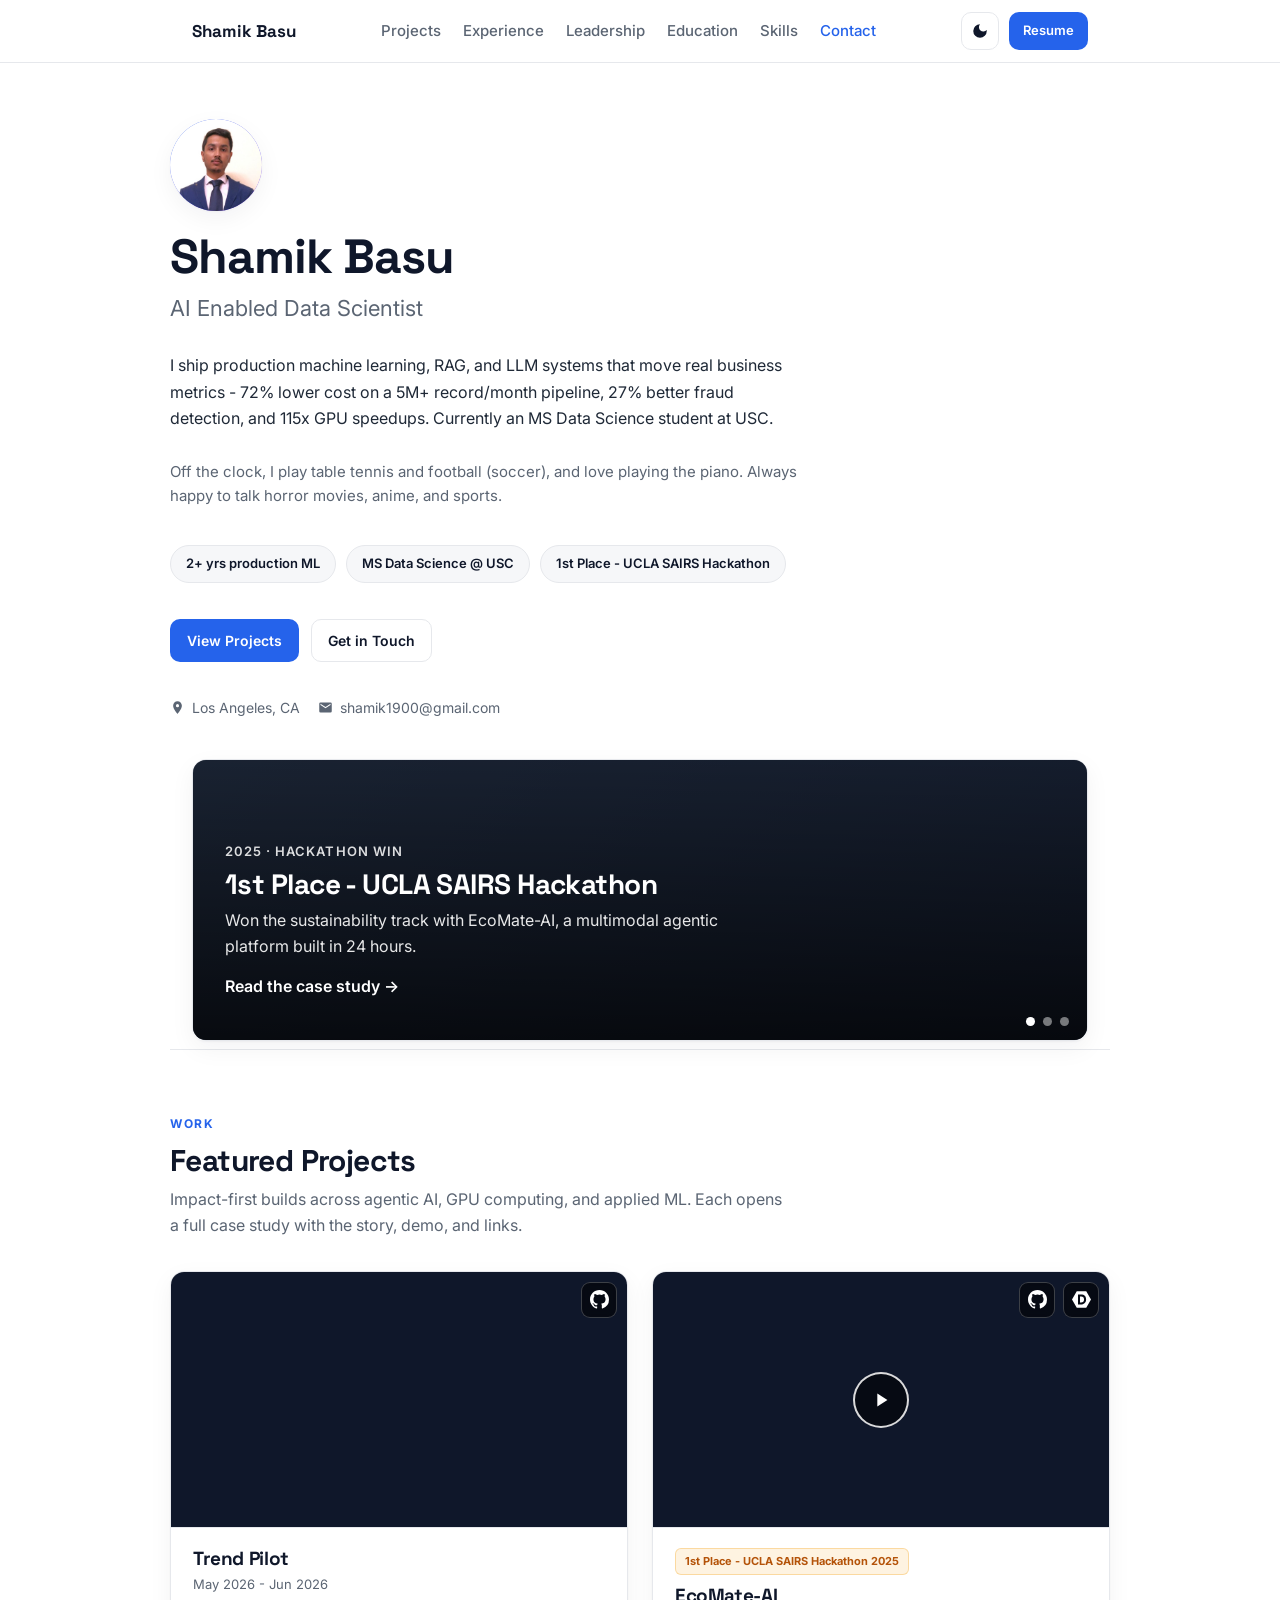
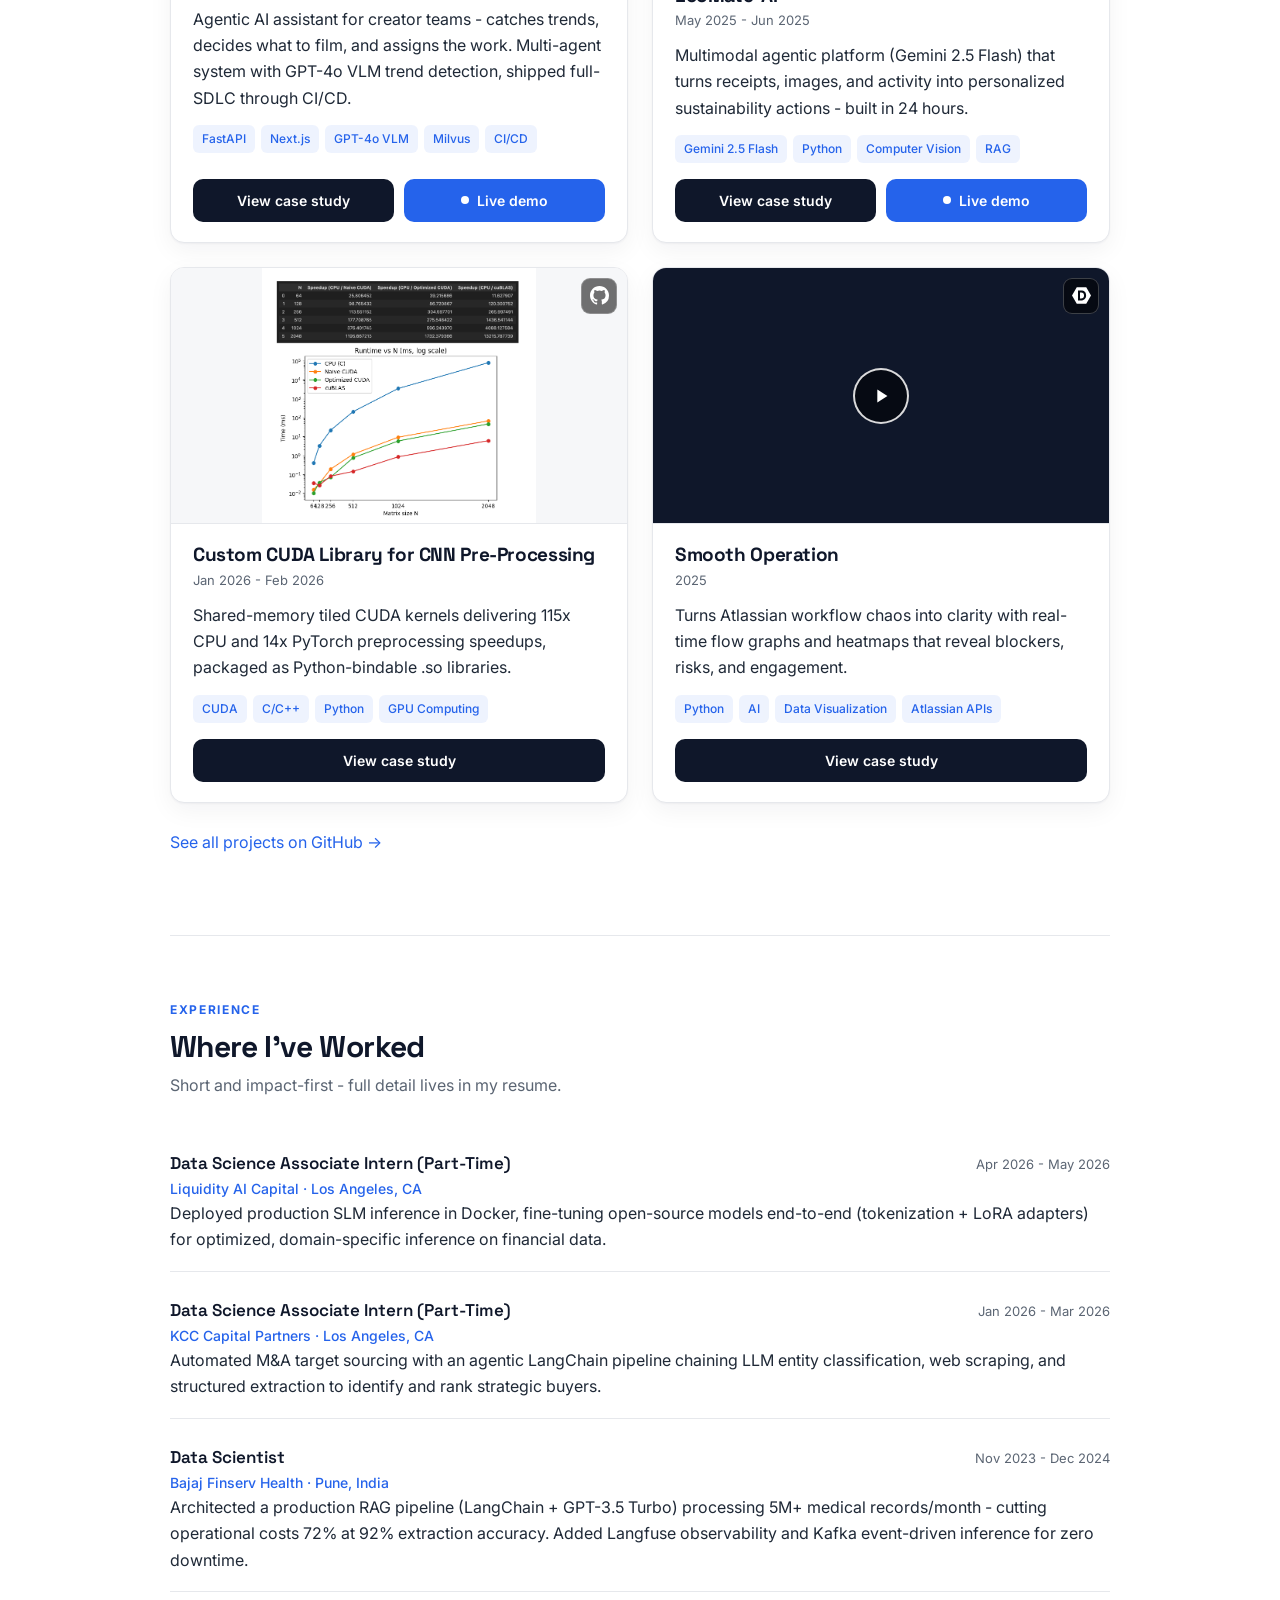
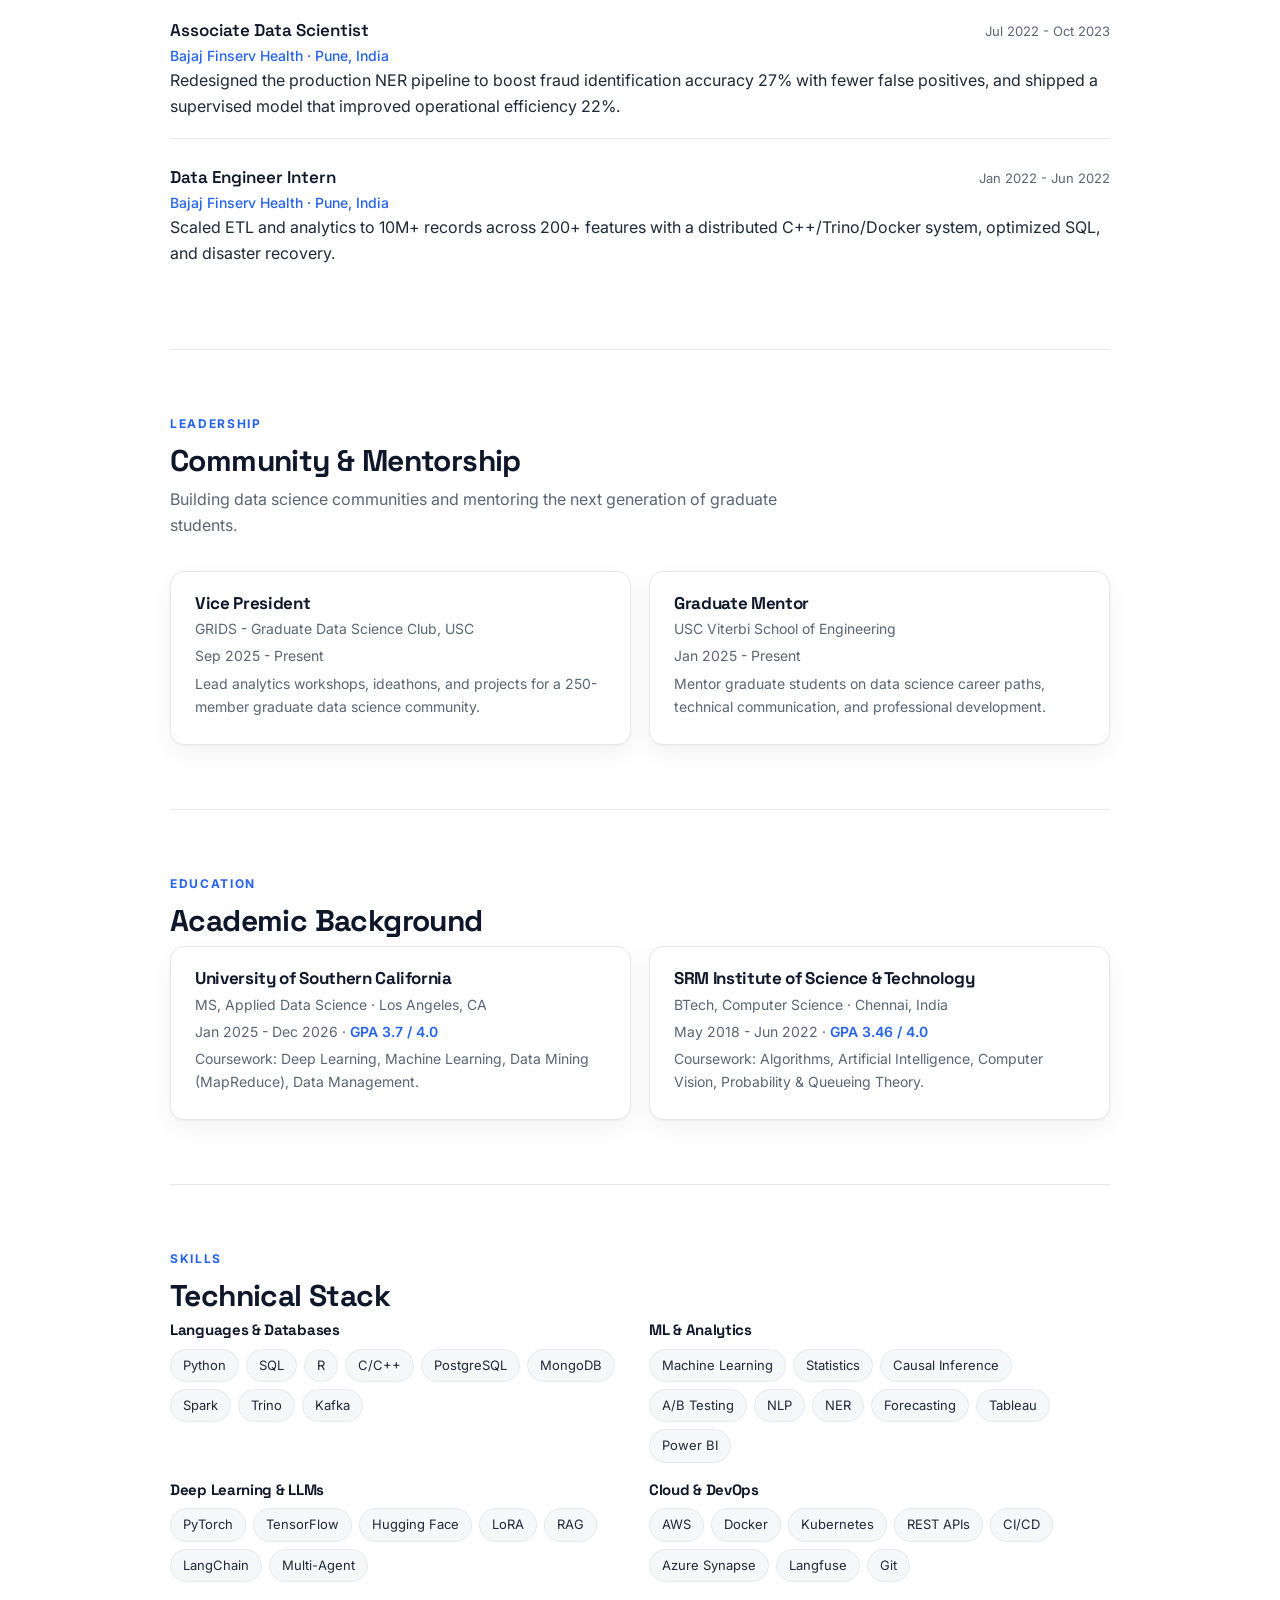
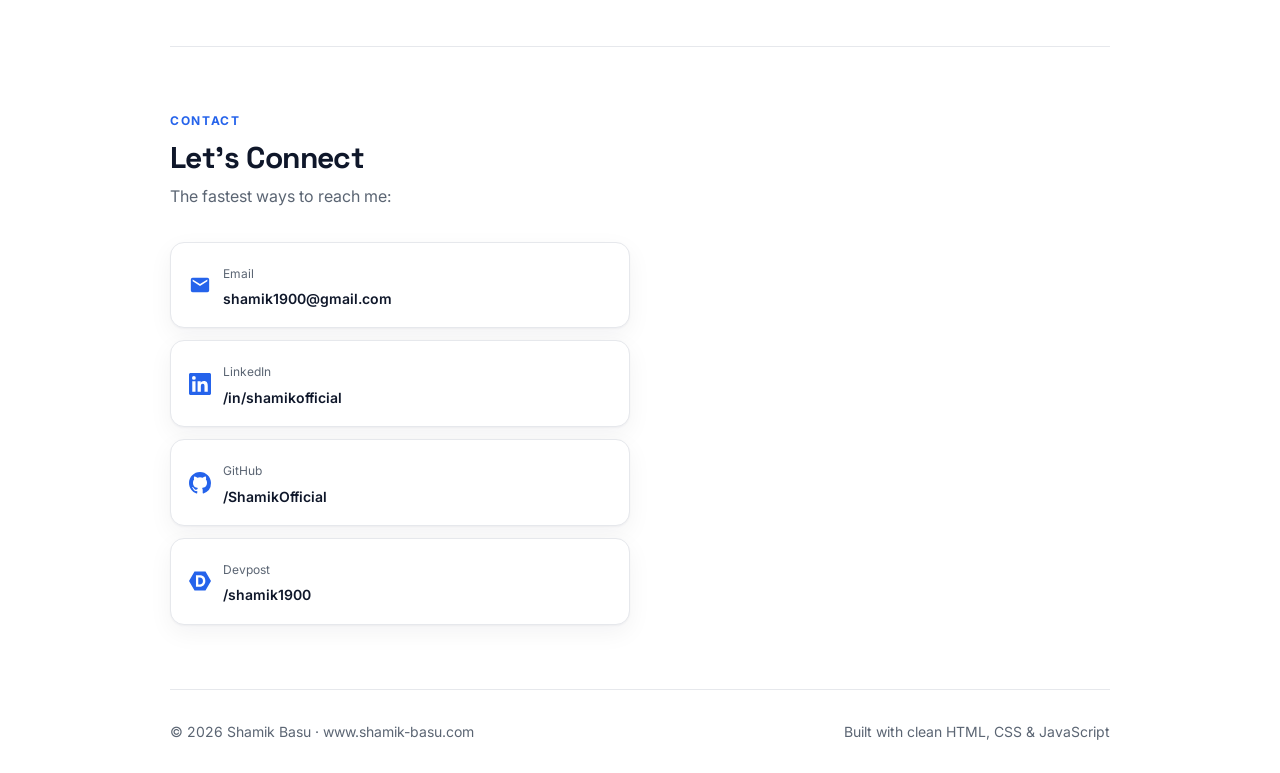
==== commit 8036c998: "updated portfolio v2" ====
--- a/index.html
+++ b/index.html
@@ -1,1507 +1,470 @@
 <!DOCTYPE html>
 <html lang="en" data-theme="light">
 <head>
-<script>
-(function(){try{var t=localStorage.getItem('theme');document.documentElement.setAttribute('data-theme',t==='professional'?'professional':'light');}catch(e){document.documentElement.setAttribute('data-theme','light');}})();
-</script>
-<title>Shamik Basu | AI Enabled Data Scientist | MS Data Science USC | ML &amp; AI</title>
 <meta charset="UTF-8">
 <meta name="viewport" content="width=device-width, initial-scale=1.0">
-<meta name="description" content="Shamik Basu - MS Data Science @ USC (GPA 3.7). Portfolio at www.shamik-basu.com. 2+ years building production ML, RAG, and LLM systems. 1st Place UCLA SAIRS Hackathon 2025. Los Angeles.">
-<meta name="keywords" content="Shamik Basu, AI enabled data scientist, shamik-basu.com, www.shamik-basu.com, Data Scientist, Machine Learning Engineer, USC Data Science, RAG, LLM, Python, PyTorch, LangChain, Los Angeles">
+<title>Shamik Basu | AI Enabled Data Scientist | MS Data Science USC</title>
+<meta name="description" content="Shamik Basu - AI Enabled Data Scientist, MS Data Science @ USC (GPA 3.7). 2+ years shipping production ML, RAG, and LLM systems. 1st Place UCLA SAIRS Hackathon. Based in Los Angeles. Portfolio at www.shamik-basu.com.">
+<meta name="keywords" content="Shamik Basu, AI Enabled Data Scientist, Machine Learning Engineer, USC Data Science, RAG, LLM, LangChain, CUDA, Python, PyTorch, Los Angeles, shamik-basu.com">
 <meta name="author" content="Shamik Basu">
+<link rel="canonical" href="https://www.shamik-basu.com/">
+
+<meta property="og:type" content="website">
 <meta property="og:title" content="Shamik Basu | AI Enabled Data Scientist">
-<meta property="og:description" content="MS Data Science @ USC (GPA 3.7). Primary portfolio at www.shamik-basu.com. Production RAG, LLM systems, and AI analytics at scale.">
+<meta property="og:description" content="MS Data Science @ USC (GPA 3.7). 2+ years of production ML, RAG, and LLM systems. 1st Place UCLA SAIRS Hackathon.">
 <meta property="og:url" content="https://www.shamik-basu.com/">
-<meta property="og:type" content="website">
 <meta property="og:image" content="https://www.shamik-basu.com/assets/images/profile-picture.jpg">
-<meta name="twitter:card" content="summary">
+<meta name="twitter:card" content="summary_large_image">
 <meta name="twitter:title" content="Shamik Basu | AI Enabled Data Scientist">
-<meta name="twitter:description" content="MS Data Science @ USC (GPA 3.7). www.shamik-basu.com - Production ML, RAG, and LLM.">
-<link rel="canonical" href="https://www.shamik-basu.com/">
+<meta name="twitter:description" content="MS Data Science @ USC. Production ML, RAG, and LLM systems. 1st Place UCLA SAIRS Hackathon.">
 
 <link rel="preconnect" href="https://fonts.googleapis.com">
 <link rel="preconnect" href="https://fonts.gstatic.com" crossorigin>
-<link href="https://fonts.googleapis.com/css2?family=Inter:wght@300;400;500;600&family=Space+Grotesk:wght@500;600;700&display=swap" rel="stylesheet">
-
-<style>
-/* ===== Theme tokens (Light = default, Dark) ===== */
-:root {
-  color-scheme: light;
-  --bg: #f8fafc;
-  --bg-page: #f1f5f9;
-  --text: #475569;
-  --text-heading: #0f172a;
-  --text-muted: #64748b;
-  --text-faint: #64748b;
-  --text-subtle: #64748b;
-  --border: rgba(15, 23, 42, 0.07);
-  --border-section: rgba(15, 23, 42, 0.06);
-  --nav-scrolled-bg: rgba(255, 255, 255, 0.82);
-  --nav-border: rgba(15, 23, 42, 0.06);
-  --nav-shadow: 0 1px 0 rgba(15, 23, 42, 0.04);
-  --accent: #1d4ed8;
-  --accent-hover: #1e40af;
-  --accent-soft: rgba(29, 78, 216, 0.08);
-  --accent-soft-border: rgba(29, 78, 216, 0.2);
-  --card-bg: #ffffff;
-  --card-border: rgba(15, 23, 42, 0.08);
-  --card-border-hover: #1d4ed8;
-  --card-shadow: 0 1px 2px rgba(15, 23, 42, 0.04), 0 4px 16px rgba(15, 23, 42, 0.04);
-  --card-shadow-hover: 0 4px 12px rgba(15, 23, 42, 0.08), 0 12px 32px rgba(15, 23, 42, 0.06);
-  --hero-tagline: #475569;
-  --hero-photo-inner: #ffffff;
-  --hero-photo-shadow: rgba(15, 23, 42, 0.1);
-  --hero-glow: radial-gradient(ellipse 90% 70% at 50% -15%, rgba(29, 78, 216, 0.07), transparent 55%);
-  --stat-bg: #ffffff;
-  --stat-border: rgba(15, 23, 42, 0.08);
-  --stat-text: #475569;
-  --stat-shadow: 0 1px 2px rgba(15, 23, 42, 0.04);
-  --btn-primary-fg: #ffffff;
-  --btn-secondary-fg: #0f172a;
-  --btn-secondary-border: rgba(15, 23, 42, 0.12);
-  --btn-secondary-hover: rgba(15, 23, 42, 0.04);
-  --btn-resume-hover-fg: #ffffff;
-  --timeline-line: rgba(15, 23, 42, 0.12);
-  --pill-green-bg: rgba(34, 197, 94, 0.1);
-  --mobile-panel-bg: rgba(255, 255, 255, 0.97);
-  --toggle-border: rgba(15, 23, 42, 0.1);
-  --toggle-bg: #ffffff;
-  --toggle-icon: #0f172a;
-  --theme-switch-bg: #ffffff;
-  --theme-switch-border: rgba(15, 23, 42, 0.1);
-  --project-card-bg: #ffffff;
-  --skill-pill-bg: #f8fafc;
-  --skill-pill-border: rgba(15, 23, 42, 0.08);
-  --skill-pill-hover: rgba(29, 78, 216, 0.08);
-  --tech-tag-bg: rgba(29, 78, 216, 0.06);
-  --tech-tag-border: rgba(29, 78, 216, 0.18);
-  --radius-sm: 8px;
-  --radius-md: 12px;
-  --radius-lg: 14px;
-  --radius-pill: 999px;
+<link href="https://fonts.googleapis.com/css2?family=Inter:wght@400;500;600&family=Space+Grotesk:wght@500;600;700&display=swap" rel="stylesheet">
+<link rel="stylesheet" href="assets/css/styles.css">
+
+<!-- Structured data: everything a recruiter or crawler needs to qualify me. -->
+<script type="application/ld+json">
+{
+  "@context": "https://schema.org",
+  "@type": "Person",
+  "name": "Shamik Basu",
+  "jobTitle": "Data Scientist",
+  "description": "AI Enabled Data Scientist with 2+ years shipping production machine learning, RAG, and LLM systems. MS Data Science at USC.",
+  "url": "https://www.shamik-basu.com/",
+  "email": "mailto:shamik1900@gmail.com",
+  "telephone": "+1-213-255-6219",
+  "image": "https://www.shamik-basu.com/assets/images/profile-picture.jpg",
+  "address": { "@type": "PostalAddress", "addressLocality": "Los Angeles", "addressRegion": "CA", "addressCountry": "US" },
+  "sameAs": [
+    "https://linkedin.com/in/shamikofficial/",
+    "https://github.com/ShamikOfficial",
+    "https://devpost.com/shamik1900"
+  ],
+  "knowsAbout": [
+    "Machine Learning", "Deep Learning", "Large Language Models", "RAG", "LangChain",
+    "Multi-Agent Systems", "NLP", "CUDA / GPU Computing", "Python", "SQL", "PyTorch",
+    "TensorFlow", "Statistics", "A/B Testing", "Data Engineering", "Apache Kafka", "Docker", "AWS"
+  ],
+  "alumniOf": [
+    { "@type": "CollegeOrUniversity", "name": "University of Southern California", "description": "MS, Applied Data Science (Jan 2025 - Dec 2026)" },
+    { "@type": "CollegeOrUniversity", "name": "SRM Institute of Science & Technology", "description": "BTech, Computer Science (2018 - 2022)" }
+  ],
+  "worksFor": { "@type": "Organization", "name": "Liquidity AI Capital" },
+  "hasOccupation": {
+    "@type": "Occupation",
+    "name": "Data Scientist",
+    "skills": "Production ML pipelines, RAG, LLM systems, agentic orchestration, CUDA optimization, data engineering, experimentation"
+  },
+  "interest": [
+    "Table Tennis", "Football (Soccer)", "Piano", "Horror Movies", "Anime", "Sports"
+  ]
 }
-html[data-theme="professional"] {
-  color-scheme: dark;
-  --bg: #060a12;
-  --bg-page: #060a12;
-  --text: #94a3b8;
-  --text-heading: #f1f5f9;
-  --text-muted: #94a3b8;
-  --text-faint: #64748b;
-  --text-subtle: #64748b;
-  --border: rgba(255, 255, 255, 0.06);
-  --border-section: rgba(255, 255, 255, 0.06);
-  --nav-scrolled-bg: rgba(6, 10, 18, 0.82);
-  --nav-border: rgba(255, 255, 255, 0.06);
-  --nav-shadow: 0 1px 0 rgba(255, 255, 255, 0.04);
-  --accent: #5b9cf9;
-  --accent-hover: #7eb3fb;
-  --accent-soft: rgba(91, 156, 249, 0.12);
-  --accent-soft-border: rgba(91, 156, 249, 0.28);
-  --card-bg: rgba(255, 255, 255, 0.035);
-  --card-border: rgba(255, 255, 255, 0.09);
-  --card-border-hover: #5b9cf9;
-  --card-shadow: 0 0 0 1px rgba(255, 255, 255, 0.04), 0 8px 32px rgba(0, 0, 0, 0.35);
-  --card-shadow-hover: 0 0 0 1px rgba(91, 156, 249, 0.35), 0 16px 48px rgba(0, 0, 0, 0.45);
-  --hero-tagline: #cbd5e1;
-  --hero-photo-inner: rgba(6, 10, 18, 0.9);
-  --hero-photo-shadow: rgba(0, 0, 0, 0.45);
-  --hero-glow: radial-gradient(ellipse 90% 70% at 50% -10%, rgba(91, 156, 249, 0.12), transparent 55%);
-  --stat-bg: rgba(255, 255, 255, 0.04);
-  --stat-border: rgba(255, 255, 255, 0.1);
-  --stat-text: #cbd5e1;
-  --stat-shadow: none;
-  --btn-primary-fg: #060a12;
-  --btn-secondary-fg: #f1f5f9;
-  --btn-secondary-border: rgba(255, 255, 255, 0.14);
-  --btn-secondary-hover: rgba(255, 255, 255, 0.06);
-  --btn-resume-hover-fg: #060a12;
-  --timeline-line: rgba(255, 255, 255, 0.1);
-  --pill-green-bg: rgba(34, 197, 94, 0.14);
-  --mobile-panel-bg: rgba(6, 10, 18, 0.97);
-  --toggle-border: rgba(255, 255, 255, 0.1);
-  --toggle-bg: rgba(255, 255, 255, 0.04);
-  --toggle-icon: #f1f5f9;
-  --theme-switch-bg: rgba(255, 255, 255, 0.04);
-  --theme-switch-border: rgba(255, 255, 255, 0.1);
-  --project-card-bg: rgba(255, 255, 255, 0.035);
-  --skill-pill-bg: rgba(255, 255, 255, 0.05);
-  --skill-pill-border: rgba(255, 255, 255, 0.1);
-  --skill-pill-hover: rgba(91, 156, 249, 0.12);
-  --tech-tag-bg: rgba(91, 156, 249, 0.12);
-  --tech-tag-border: rgba(91, 156, 249, 0.25);
+</script>
+<script type="application/ld+json">
+{
+  "@context": "https://schema.org",
+  "@type": "ItemList",
+  "name": "Shamik Basu - Featured Projects",
+  "itemListElement": [
+    { "@type": "ListItem", "position": 1, "url": "https://www.shamik-basu.com/projects/agentic-trend-orchestrator.html", "name": "Trend Pilot (Agentic Trend Orchestrator)" },
+    { "@type": "ListItem", "position": 2, "url": "https://www.shamik-basu.com/projects/ecomate-ai.html", "name": "EcoMate-AI (1st Place, UCLA SAIRS Hackathon)" },
+    { "@type": "ListItem", "position": 3, "url": "https://www.shamik-basu.com/projects/custom-cuda-library.html", "name": "Custom CUDA Library for CNN Pre-Processing" },
+    { "@type": "ListItem", "position": 4, "url": "https://www.shamik-basu.com/projects/smooth-operation.html", "name": "Smooth Operation" }
+  ]
 }
-
-/* ===== Reset & base ===== */
-*, *::before, *::after { box-sizing: border-box; }
-html { scroll-behavior: smooth; }
-body {
-  margin: 0;
-  font-family: 'Inter', -apple-system, BlinkMacSystemFont, sans-serif;
-  font-size: 15px;
-  font-weight: 400;
-  line-height: 1.65;
-  letter-spacing: 0.01em;
-  color: var(--text);
-  background: var(--bg-page);
-  transition: background-color 0.25s ease, color 0.25s ease;
-  -webkit-font-smoothing: antialiased;
-  text-rendering: optimizeLegibility;
-}
-
-img { max-width: 100%; height: auto; display: block; }
-a { color: inherit; text-decoration: none; }
-
-:focus-visible {
-  outline: 2px solid var(--accent);
-  outline-offset: 3px;
-}
-
-button:focus-visible, a:focus-visible {
-  outline: 2px solid var(--accent);
-  outline-offset: 3px;
-}
-
-/* ===== Layout ===== */
-.wrap {
-  max-width: 900px;
-  margin: 0 auto;
-  padding: 0 28px;
-}
-
-.section {
-  padding: 88px 0;
-  border-top: 1px solid var(--border-section);
-  background: var(--bg);
-  opacity: 0;
-  transform: translateY(16px);
-  transition: opacity 0.5s ease, transform 0.5s ease;
-}
-.section.visible {
-  opacity: 1;
-  transform: translateY(0);
-}
-
-.section-label {
-  font-family: 'Inter', sans-serif;
-  font-weight: 600;
-  font-size: 12px;
-  letter-spacing: 0.14em;
-  text-transform: uppercase;
-  color: var(--accent);
-  margin: 0 0 14px;
-  display: block;
-}
-
-.section-title {
-  font-family: 'Space Grotesk', sans-serif;
-  font-weight: 700;
-  font-size: 34px;
-  line-height: 1.15;
-  letter-spacing: -0.03em;
-  color: var(--text-heading);
-  margin: 0 0 14px;
-}
-
-.section-sub {
-  font-size: 16px;
-  line-height: 1.6;
-  color: var(--text-muted);
-  margin: 0 0 44px;
-  max-width: 540px;
-}
-
-/* ===== Nav ===== */
-.nav {
-  position: fixed;
-  top: 0;
-  left: 0;
-  right: 0;
-  z-index: 102;
-  padding: 18px 0;
-  transition: backdrop-filter 0.25s ease, border-color 0.25s ease, background 0.25s ease, box-shadow 0.25s ease;
-}
-.nav.scrolled {
-  backdrop-filter: blur(14px) saturate(1.2);
-  -webkit-backdrop-filter: blur(14px) saturate(1.2);
-  background: var(--nav-scrolled-bg);
-  border-bottom: 1px solid var(--nav-border);
-  box-shadow: var(--nav-shadow);
-}
-.nav-inner {
-  position: relative;
-  z-index: 103;
-  max-width: 900px;
-  margin: 0 auto;
-  padding: 0 24px;
-  display: flex;
-  align-items: center;
-  justify-content: space-between;
-  gap: 16px;
-}
-
-.nav-links {
-  display: flex;
-  align-items: center;
-  gap: 28px;
-  flex-wrap: wrap;
-}
-.nav-links a {
-  font-size: 13px;
-  font-weight: 600;
-  letter-spacing: 0.02em;
-  color: var(--text-muted);
-  position: relative;
-  padding: 4px 0;
-  transition: color 0.2s ease;
-}
-.nav-links a:hover { color: var(--text-heading); }
-.nav-links a.active { color: var(--text-heading); }
-.nav-links a::after {
-  content: '';
-  position: absolute;
-  left: 0;
-  bottom: 0;
-  width: 0;
-  height: 1px;
-  background: var(--accent);
-  transition: width 0.2s ease;
-}
-.nav-links a:hover::after,
-.nav-links a.active::after { width: 100%; }
-
-.nav-right {
-  display: flex;
-  align-items: center;
-  gap: 12px;
-  flex-shrink: 0;
-}
-.theme-switch {
-  display: flex;
-  align-items: center;
-  border: 1px solid var(--theme-switch-border);
-  border-radius: var(--radius-pill);
-  padding: 4px;
-  background: var(--theme-switch-bg);
-  box-shadow: 0 1px 2px rgba(15, 23, 42, 0.04);
-}
-html[data-theme="professional"] .theme-switch {
-  box-shadow: none;
-}
-.theme-btn {
-  padding: 6px 14px;
-  font-size: 12px;
-  font-weight: 600;
-  letter-spacing: 0.04em;
-  text-transform: uppercase;
-  font-family: inherit;
-  border: none;
-  border-radius: 6px;
-  background: transparent;
-  color: var(--text-muted);
-  cursor: pointer;
-  transition: background 0.2s ease, color 0.2s ease;
-}
-.theme-btn[aria-pressed="true"] {
-  background: var(--accent);
-  color: #fff;
-}
-.theme-btn:focus-visible {
-  outline-offset: 2px;
-}
-.btn-resume {
-  display: inline-flex;
-  align-items: center;
-  justify-content: center;
-  padding: 8px 18px;
-  font-size: 12px;
-  font-weight: 600;
-  letter-spacing: 0.03em;
-  text-transform: uppercase;
-  color: var(--accent);
-  border: 1px solid var(--accent);
-  border-radius: var(--radius-sm);
-  transition: background 0.2s ease, color 0.2s ease, transform 0.2s ease;
-  flex-shrink: 0;
-}
-.btn-resume:hover {
-  background: var(--accent);
-  color: var(--btn-resume-hover-fg);
-  transform: translateY(-1px);
-}
-
-/* Hamburger */
-.nav-toggle {
-  display: none;
-  width: 40px;
-  height: 40px;
-  padding: 0;
-  border: 1px solid var(--toggle-border);
-  border-radius: 8px;
-  background: var(--toggle-bg);
-  cursor: pointer;
-  align-items: center;
-  justify-content: center;
-  flex-direction: column;
-  gap: 5px;
-}
-.nav-toggle span {
-  display: block;
-  width: 18px;
-  height: 2px;
-  background: var(--toggle-icon);
-  transition: transform 0.2s ease, opacity 0.2s ease;
-}
-.nav.open .nav-toggle span:nth-child(1) { transform: translateY(7px) rotate(45deg); }
-.nav.open .nav-toggle span:nth-child(2) { opacity: 0; }
-.nav.open .nav-toggle span:nth-child(3) { transform: translateY(-7px) rotate(-45deg); }
-
-.nav-mobile-panel {
-  display: none;
-  position: fixed;
-  top: 0;
-  left: 0;
-  right: 0;
-  bottom: 0;
-  background: var(--mobile-panel-bg);
-  z-index: 101;
-  padding: 88px 24px 32px;
-  flex-direction: column;
-  gap: 8px;
-}
-.nav.open .nav-mobile-panel {
-  display: flex;
-}
-.nav-mobile-panel a {
-  font-size: 18px;
-  font-weight: 500;
-  color: var(--text-heading);
-  padding: 12px 0;
-  border-bottom: 1px solid var(--border);
-}
-.nav-mobile-panel .btn-resume {
-  margin-top: 16px;
-  width: 100%;
-  padding: 12px;
-}
-
-@media (min-width: 769px) {
-  .nav-mobile-panel { display: none !important; }
-}
-.nav-mobile-theme {
-  padding-top: 8px;
-  margin-top: 8px;
-  border-top: 1px solid var(--border);
-}
-.nav-mobile-theme .theme-switch {
-  width: 100%;
-  justify-content: center;
-}
-
-/* ===== Hero ===== */
-.hero {
-  min-height: 100vh;
-  display: flex;
-  align-items: center;
-  justify-content: center;
-  padding: 108px 28px 96px;
-  background: var(--hero-glow), var(--bg);
-}
-.hero-inner {
-  max-width: 760px;
-  margin: 0 auto;
-  text-align: center;
-}
-.hero-photo-wrap {
-  margin: 0 auto 44px;
-  width: fit-content;
-  border-radius: 50%;
-  padding: 6px;
-  border: 1px solid var(--accent-soft-border);
-  background: var(--accent-soft);
-  box-shadow:
-    0 0 0 1px var(--border),
-    0 16px 48px var(--hero-photo-shadow);
-  opacity: 0;
-  transform: translateY(18px);
-  animation: heroFade 0.65s ease forwards;
-}
-.hero-photo-wrap:hover .hero-photo {
-  transform: scale(1.03);
-}
-.hero-photo {
-  width: 176px;
-  height: 176px;
-  border-radius: 50%;
-  object-fit: cover;
-  display: block;
-  border: 2px solid var(--hero-photo-inner);
-  transition: transform 0.35s ease;
-}
-.hero-heading {
-  margin-bottom: 28px;
-}
-.hero-name {
-  font-family: 'Space Grotesk', sans-serif;
-  font-weight: 700;
-  font-size: 68px;
-  line-height: 1.05;
-  letter-spacing: -0.02em;
-  color: var(--text-heading);
-  text-transform: uppercase;
-  margin: 0 0 18px;
-  opacity: 0;
-  transform: translateY(22px);
-  animation: heroFade 0.65s ease 0.08s forwards;
-}
-.hero-tagline {
-  font-size: 24px;
-  font-weight: 500;
-  letter-spacing: 0.01em;
-  line-height: 1.45;
-  color: var(--hero-tagline);
-  margin: 0;
-  max-width: 560px;
-  margin-left: auto;
-  margin-right: auto;
-  opacity: 0;
-  transform: translateY(22px);
-  animation: heroFade 0.65s ease 0.18s forwards;
-}
-@keyframes heroFade {
-  to { opacity: 1; transform: translateY(0); }
-}
-
-.stat-chips {
-  display: flex;
-  flex-wrap: wrap;
-  justify-content: center;
-  gap: 12px;
-  margin-bottom: 36px;
-}
-.stat-chip {
-  padding: 10px 18px;
-  font-size: 13px;
-  font-weight: 600;
-  letter-spacing: 0.02em;
-  color: var(--stat-text);
-  background: var(--stat-bg);
-  border: 1px solid var(--stat-border);
-  border-radius: var(--radius-pill);
-  box-shadow: var(--stat-shadow);
-}
-
-.hero-cta {
-  display: flex;
-  flex-wrap: wrap;
-  justify-content: center;
-  gap: 12px;
-  margin-bottom: 32px;
-}
-.btn-primary {
-  display: inline-flex;
-  align-items: center;
-  justify-content: center;
-  padding: 14px 30px;
-  font-size: 15px;
-  font-weight: 600;
-  letter-spacing: 0.02em;
-  color: var(--btn-primary-fg);
-  background: var(--accent);
-  border: none;
-  border-radius: var(--radius-md);
-  cursor: pointer;
-  box-shadow: 0 1px 2px rgba(15, 23, 42, 0.06), 0 4px 12px rgba(29, 78, 216, 0.25);
-  transition: background 0.2s ease, transform 0.2s ease, box-shadow 0.2s ease;
-}
-html[data-theme="professional"] .btn-primary {
-  box-shadow: 0 2px 8px rgba(0, 0, 0, 0.3);
-}
-.btn-primary:hover {
-  background: var(--accent-hover);
-  transform: translateY(-2px);
-  box-shadow: 0 4px 14px rgba(15, 23, 42, 0.1), 0 8px 20px rgba(29, 78, 216, 0.3);
-}
-html[data-theme="professional"] .btn-primary:hover {
-  box-shadow: 0 8px 24px rgba(0, 0, 0, 0.4);
-}
-.btn-secondary {
-  display: inline-flex;
-  align-items: center;
-  justify-content: center;
-  padding: 14px 30px;
-  font-size: 15px;
-  font-weight: 600;
-  letter-spacing: 0.02em;
-  color: var(--btn-secondary-fg);
-  background: transparent;
-  border: 1px solid var(--btn-secondary-border);
-  border-radius: var(--radius-md);
-  cursor: pointer;
-  transition: border-color 0.2s ease, background 0.2s ease, transform 0.2s ease;
-}
-.btn-secondary:hover {
-  border-color: var(--accent);
-  background: var(--btn-secondary-hover);
-  transform: translateY(-2px);
-}
-
-.social-row {
-  display: flex;
-  justify-content: center;
-  gap: 24px;
-}
-.social-row a {
-  display: flex;
-  align-items: center;
-  gap: 6px;
-  font-size: 13px;
-  color: var(--text-muted);
-  transition: color 0.2s ease;
-}
-.social-row a:hover { color: var(--accent); }
-.social-row svg { width: 18px; height: 18px; flex-shrink: 0; }
-
-/* ===== Project cards ===== */
-.project-section-head {
-  margin-bottom: 14px;
-}
-.section-title-projects { margin-bottom: 0; }
-.project-carousel {
-  display: flex;
-  flex-direction: row;
-  align-items: stretch;
-  gap: 12px;
-  width: 100%;
-  max-width: 100%;
-}
-.project-carousel > .project-nav-btn {
-  flex-shrink: 0;
-  align-self: center;
-}
-.project-nav-btn {
-  width: 52px;
-  height: 52px;
-  border-radius: var(--radius-md);
-  border: 1px solid var(--border);
-  background: var(--card-bg);
-  color: var(--text-heading);
-  font-size: 24px;
-  line-height: 1;
-  cursor: pointer;
-  display: inline-flex;
-  align-items: center;
-  justify-content: center;
-  transition: border-color 0.2s ease, background 0.2s ease, color 0.2s ease, box-shadow 0.2s ease;
-  box-shadow: var(--card-shadow);
-}
-.project-nav-btn:hover {
-  border-color: var(--card-border-hover);
-  color: var(--accent);
-}
-.project-nav-btn:focus-visible {
-  outline: 2px solid var(--accent);
-  outline-offset: 2px;
-}
-
-.project-slider {
-  flex: 1;
-  min-width: 0;
-  overflow-x: auto;
-  overflow-y: hidden;
-  -webkit-overflow-scrolling: touch;
-  scroll-snap-type: x mandatory;
-  scroll-behavior: smooth;
-  scroll-padding-inline: 0;
-  overscroll-behavior-x: contain;
-  padding-bottom: 4px;
-  scrollbar-width: none;
-  -ms-overflow-style: none;
-  touch-action: pan-x;
-  container-type: inline-size;
-  container-name: projstrip;
-}
-.project-slider::-webkit-scrollbar {
-  display: none;
-}
-
-.project-list {
-  display: flex;
-  flex-direction: row;
-  flex-wrap: nowrap;
-  gap: 16px;
-  padding-inline: 0;
-  padding-bottom: 8px;
-}
-.project-card {
-  background: var(--project-card-bg);
-  border: 1px solid var(--card-border);
-  border-radius: var(--radius-lg);
-  padding: 30px 34px;
-  box-shadow: var(--card-shadow);
-  transition: border-color 0.25s ease, box-shadow 0.25s ease, transform 0.25s ease;
-  flex: 0 0 clamp(260px, 78vw, 480px);
-  scroll-snap-align: start;
-  scroll-snap-stop: normal;
-  box-sizing: border-box;
-}
-@container projstrip (min-width: 200px) {
-  .project-card {
-    flex: 0 0 min(480px, calc(100cqi - 4px));
-  }
-}
-.project-card:hover {
-  border-color: var(--card-border-hover);
-  box-shadow: var(--card-shadow-hover);
-  transform: translateY(-3px);
-}
-.project-card-inner {
-  display: flex;
-  flex-direction: row;
-  gap: 24px;
-  justify-content: space-between;
-  align-items: flex-start;
-}
-.project-main { flex: 1; min-width: 0; }
-.project-side {
-  flex-shrink: 0;
-  display: flex;
-  flex-direction: column;
-  gap: 8px;
-  align-items: flex-end;
-  text-align: right;
-}
-.award-badge {
-  display: inline-block;
-  padding: 4px 10px;
-  font-size: 11px;
-  font-weight: 500;
-  color: #fbbf24;
-  background: rgba(251,191,36,0.12);
-  border: 1px solid rgba(251,191,36,0.25);
-  border-radius: 6px;
-  margin-bottom: 12px;
-}
-.project-title {
-  font-family: 'Space Grotesk', sans-serif;
-  font-weight: 600;
-  font-size: 21px;
-  letter-spacing: -0.02em;
-  color: var(--text-heading);
-  margin: 0 0 8px;
-}
-.project-date {
-  font-size: 13px;
-  color: var(--text-subtle);
-  margin: 0 0 14px;
-}
-.project-bullets {
-  margin: 0;
-  padding-left: 18px;
-  color: var(--text-muted);
-  font-size: 14px;
-}
-.project-bullets li { margin-bottom: 8px; }
-.tech-tags {
-  display: flex;
-  flex-wrap: wrap;
-  gap: 8px;
-  margin-top: 16px;
-}
-.tech-tag {
-  font-size: 12px;
-  font-weight: 500;
-  color: var(--accent);
-  padding: 5px 11px;
-  background: var(--tech-tag-bg);
-  border: 1px solid var(--tech-tag-border);
-  border-radius: var(--radius-sm);
-}
-.project-link {
-  font-size: 14px;
-  font-weight: 600;
-  color: var(--accent);
-  transition: color 0.2s ease, opacity 0.2s ease;
-}
-.project-link:hover { color: var(--accent-hover); opacity: 1; }
-.github-more {
-  text-align: center;
-  margin-top: 36px;
-}
-.github-more a {
-  font-size: 15px;
-  font-weight: 600;
-  color: var(--accent);
-  transition: color 0.2s ease;
-}
-.github-more a:hover { color: var(--accent-hover); text-decoration: underline; }
-
-/* ===== Experience timeline ===== */
-.timeline { position: relative; padding-left: 0; }
-.timeline-item {
-  position: relative;
-  padding-left: 24px;
-  padding-bottom: 36px;
-  border-left: 2px solid var(--timeline-line);
-  margin-left: 6px;
-}
-.timeline-item:last-child { padding-bottom: 0; }
-.timeline-item.current { border-left-color: var(--accent); }
-.timeline-head {
-  display: flex;
-  flex-wrap: wrap;
-  align-items: baseline;
-  gap: 8px 12px;
-  margin-bottom: 12px;
-}
-.timeline-role {
-  font-family: 'Space Grotesk', sans-serif;
-  font-weight: 600;
-  font-size: 17px;
-  color: var(--text-heading);
-}
-.timeline-meta {
-  font-size: 14px;
-  color: var(--text-subtle);
-}
-.pill-current {
-  display: inline-block;
-  padding: 2px 8px;
-  font-size: 11px;
-  font-weight: 600;
-  color: #22c55e;
-  background: var(--pill-green-bg);
-  border-radius: 4px;
-}
-.timeline-bullets {
-  margin: 0;
-  padding-left: 18px;
-  color: var(--text-muted);
-  font-size: 14px;
-}
-.timeline-bullets li { margin-bottom: 8px; }
-
-/* ===== Education & leadership grids ===== */
-.card-grid {
-  display: grid;
-  grid-template-columns: repeat(auto-fit, minmax(320px, 1fr));
-  gap: 20px;
-}
-.edu-card, .lead-card {
-  background: var(--card-bg);
-  border: 1px solid var(--card-border);
-  border-radius: var(--radius-lg);
-  padding: 28px 30px;
-  box-shadow: var(--card-shadow);
-  transition: border-color 0.25s ease, box-shadow 0.25s ease, transform 0.25s ease;
-}
-.edu-card:hover, .lead-card:hover {
-  border-color: var(--card-border-hover);
-  box-shadow: var(--card-shadow-hover);
-  transform: translateY(-2px);
-}
-.edu-card img.logo { height: 40px; width: auto; margin-bottom: 16px; }
-.edu-degree {
-  font-family: 'Space Grotesk', sans-serif;
-  font-weight: 600;
-  font-size: 17px;
-  color: var(--text-heading);
-  margin: 0 0 6px;
-}
-.edu-school { font-size: 14px; color: var(--text-muted); margin: 0 0 4px; }
-.edu-meta { font-size: 13px; color: var(--text-subtle); margin: 0 0 12px; }
-.edu-gpa { font-size: 14px; margin: 0 0 8px; color: var(--text-muted); }
-.edu-gpa strong { color: var(--accent); font-weight: 600; }
-.edu-course { font-size: 13px; color: var(--text-muted); margin: 0; line-height: 1.6; }
-
-.lead-role {
-  font-family: 'Space Grotesk', sans-serif;
-  font-weight: 600;
-  font-size: 17px;
-  color: var(--text-heading);
-  margin: 0 0 6px;
-}
-.lead-org { font-size: 14px; color: var(--accent); margin: 0 0 6px; }
-.lead-dates { font-size: 13px; color: var(--text-subtle); margin: 0 0 12px; }
-.lead-desc { font-size: 14px; color: var(--text-muted); margin: 0; line-height: 1.65; }
-
-/* ===== Skills ===== */
-.skills-grid {
-  display: grid;
-  grid-template-columns: repeat(3, 1fr);
-  gap: 16px;
-}
-.skill-card {
-  background: var(--card-bg);
-  border: 1px solid var(--card-border);
-  border-radius: var(--radius-lg);
-  padding: 22px 24px;
-  box-shadow: var(--card-shadow);
-  transition: border-color 0.25s ease, box-shadow 0.25s ease, transform 0.25s ease;
-}
-.skill-card:hover {
-  border-color: var(--card-border-hover);
-  box-shadow: var(--card-shadow-hover);
-  transform: translateY(-2px);
-}
-.skill-cat {
-  font-size: 12px;
-  font-weight: 500;
-  text-transform: uppercase;
-  letter-spacing: 0.08em;
-  color: var(--accent);
-  margin: 0 0 14px;
-  font-family: 'Inter', sans-serif;
-}
-.skill-tags {
-  display: flex;
-  flex-wrap: wrap;
-  gap: 8px;
-}
-.skill-pill {
-  font-size: 13px;
-  font-weight: 500;
-  color: var(--text-muted);
-  padding: 6px 11px;
-  background: var(--skill-pill-bg);
-  border: 1px solid var(--skill-pill-border);
-  border-radius: var(--radius-sm);
-  transition: background 0.2s ease, border-color 0.2s ease;
-}
-.skill-pill:hover { background: var(--skill-pill-hover); }
-
-/* ===== Contact ===== */
-.contact-intro {
-  font-size: 18px;
-  color: var(--text-muted);
-  max-width: 480px;
-  margin: 0 auto 36px;
-  text-align: center;
-}
-.contact-grid {
-  display: grid;
-  grid-template-columns: repeat(3, 1fr);
-  gap: 16px;
-  margin-bottom: 32px;
-}
-.contact-card {
-  display: block;
-  background: var(--card-bg);
-  border: 1px solid var(--card-border);
-  border-radius: var(--radius-lg);
-  padding: 24px 24px;
-  box-shadow: var(--card-shadow);
-  transition: border-color 0.25s ease, box-shadow 0.25s ease, transform 0.25s ease;
-  cursor: pointer;
-}
-.contact-card:hover {
-  border-color: var(--card-border-hover);
-  box-shadow: var(--card-shadow-hover);
-  transform: translateY(-2px);
-}
-.contact-card .label { font-size: 12px; color: var(--text-subtle); margin-bottom: 6px; }
-.contact-card .value { font-size: 14px; color: var(--text-heading); word-break: break-all; }
-.contact-card svg { margin-bottom: 10px; color: var(--accent); }
-.contact-dl { text-align: center; }
-
-/* ===== Footer ===== */
-.site-footer {
-  text-align: center;
-  padding: 40px 24px 48px;
-  font-size: 13px;
-  font-weight: 500;
-  letter-spacing: 0.02em;
-  color: var(--text-subtle);
-  border-top: 1px solid var(--border-section);
-  background: var(--bg);
-}
-.site-footer a {
-  color: inherit;
-  text-decoration: underline;
-}
-
-/* ===== Mobile ===== */
-@media (max-width: 768px) {
-  .section { padding: 56px 0; }
-  .section-title { font-size: 26px; }
-  .nav-links { display: none; }
-  .nav-right .theme-switch { display: none; }
-  .nav-toggle { display: flex; }
-  .hero { padding: 96px 20px 72px; }
-  .hero-photo-wrap { margin-bottom: 36px; padding: 5px; }
-  .hero-photo { width: 132px; height: 132px; }
-  .hero-heading { margin-bottom: 22px; }
-  .hero-name { font-size: 40px; letter-spacing: -0.015em; }
-  .hero-tagline { font-size: 18px; max-width: 100%; }
-  .stat-chip { font-size: 13px; padding: 8px 14px; }
-  .project-nav-btn {
-    width: 44px;
-    height: 44px;
-    font-size: 20px;
-  }
-  .project-carousel {
-    gap: 8px;
-  }
-  .project-card-inner {
-    flex-direction: column;
-  }
-  .project-side {
-    align-items: flex-start;
-    text-align: left;
-    flex-direction: row;
-    flex-wrap: wrap;
-    gap: 12px;
-  }
-  .skills-grid { grid-template-columns: 1fr; }
-  .contact-grid { grid-template-columns: 1fr; }
-  .card-grid { grid-template-columns: 1fr; }
-}
-@media (max-width: 900px) and (min-width: 769px) {
-  .skills-grid { grid-template-columns: repeat(2, 1fr); }
-}
-</style>
+</script>
 </head>
 <body>
-
-<header class="nav" id="nav">
+<a class="skip-link" href="#main">Skip to content</a>
+
+<header class="nav">
   <div class="nav-inner">
-    <button type="button" class="nav-toggle" id="nav-toggle" aria-label="Open menu" aria-expanded="false">
-      <span></span><span></span><span></span>
-    </button>
-    <nav class="nav-links" id="nav-desktop" aria-label="Primary">
-      <a href="#projects" data-nav="projects">Work</a>
-      <a href="#experience" data-nav="experience">Experience</a>
-      <a href="#education" data-nav="education">Education</a>
-      <a href="#skills" data-nav="skills">Skills</a>
-      <a href="#contact" data-nav="contact">Contact</a>
+    <a href="#top" class="nav-brand">Shamik Basu</a>
+    <nav class="nav-links" aria-label="Primary">
+      <a href="#projects" data-section="projects">Projects</a>
+      <a href="#experience" data-section="experience">Experience</a>
+      <a href="#leadership" data-section="leadership">Leadership</a>
+      <a href="#education" data-section="education">Education</a>
+      <a href="#skills" data-section="skills">Skills</a>
+      <a href="#contact" data-section="contact">Contact</a>
     </nav>
-    <div class="nav-right">
-      <div class="theme-switch" role="group" aria-label="Color theme">
-        <button type="button" class="theme-btn" data-theme-set="light" aria-pressed="true">Light</button>
-        <button type="button" class="theme-btn" data-theme-set="professional" aria-pressed="false">Dark</button>
-      </div>
-      <a href="assets/documents/resume.pdf" class="btn-resume" target="_blank" rel="noopener noreferrer">View Resume</a>
-    </div>
-  </div>
-  <div class="nav-mobile-panel" id="nav-mobile-panel" aria-hidden="true">
-    <a href="#projects">Work</a>
+    <div class="nav-actions">
+      <button type="button" class="icon-btn theme-toggle" aria-label="Toggle dark mode" title="Toggle theme">
+        <svg width="18" height="18" viewBox="0 0 24 24" fill="currentColor" aria-hidden="true"><path d="M12 3a9 9 0 109 9c0-.46-.04-.92-.1-1.36A5.39 5.39 0 0112 3z"/></svg>
+      </button>
+      <a href="assets/documents/resume.pdf" class="btn btn-primary btn-sm" target="_blank" rel="noopener">Resume</a>
+      <button type="button" class="icon-btn menu-toggle" aria-label="Open menu" aria-expanded="false">
+        <svg width="20" height="20" viewBox="0 0 24 24" fill="none" stroke="currentColor" stroke-width="2" aria-hidden="true"><path d="M3 6h18M3 12h18M3 18h18"/></svg>
+      </button>
+    </div>
+  </div>
+  <nav class="mobile-menu" aria-label="Mobile">
+    <a href="#projects">Projects</a>
     <a href="#experience">Experience</a>
+    <a href="#leadership">Leadership</a>
     <a href="#education">Education</a>
     <a href="#skills">Skills</a>
     <a href="#contact">Contact</a>
-    <a href="assets/documents/resume.pdf" class="btn-resume" target="_blank" rel="noopener noreferrer">View Resume</a>
-    <div class="nav-mobile-theme">
-      <div class="theme-switch" role="group" aria-label="Color theme">
-        <button type="button" class="theme-btn" data-theme-set="light" aria-pressed="true">Light</button>
-        <button type="button" class="theme-btn" data-theme-set="professional" aria-pressed="false">Dark</button>
-      </div>
-    </div>
-  </div>
+  </nav>
 </header>
 
-<main>
-  <section class="hero" id="home">
-    <div class="hero-inner">
-      <div class="hero-photo-wrap">
-        <img class="hero-photo" src="assets/images/profile-picture.jpg" alt="Portrait of Shamik Basu" width="176" height="176">
-      </div>
-      <div class="hero-heading">
-        <h1 class="hero-name">Shamik Basu</h1>
-        <p class="hero-tagline">AI Enabled Data Scientist</p>
-      </div>
-      <div class="stat-chips">
-        <span class="stat-chip">2+ Years Production ML</span>
-        <span class="stat-chip">MS Data Science @ USC</span>
-        <span class="stat-chip">GPA 3.7 / 4.0</span>
-      </div>
-      <div class="hero-cta">
-        <a href="#projects" class="btn-primary">View My Work</a>
-        <a href="#contact" class="btn-secondary">Get In Touch</a>
-      </div>
-      <div class="social-row">
-        <a href="https://github.com/ShamikOfficial" target="_blank" rel="noopener noreferrer" aria-label="GitHub">
-          <svg viewBox="0 0 24 24" fill="currentColor" aria-hidden="true"><path d="M12 0C5.37 0 0 5.37 0 12c0 5.31 3.435 9.795 8.205 11.385.6.105.825-.255.825-.57 0-.285-.015-1.23-.015-2.235-3.015.555-3.795-.735-4.035-1.41-.135-.345-.72-1.41-1.23-1.695-.42-.225-1.02-.78-.015-.795.945-.015 1.62.87 1.845 1.23 1.08 1.815 2.805 1.305 3.495.99.105-.78.42-1.305.765-1.605-2.67-.3-5.46-1.335-5.46-5.925 0-1.305.465-2.385 1.23-3.225-.12-.3-.54-1.53.12-3.18 0 0 1.005-.315 3.3 1.23.96-.27 1.98-.405 3-.405s2.04.135 3 .405c2.295-1.56 3.3-1.23 3.3-1.23.66 1.65.24 2.88.12 3.18.765.84 1.23 1.905 1.23 3.225 0 4.605-2.805 5.625-5.475 5.925.435.375.81 1.095.81 2.22 0 1.605-.015 2.895-.015 3.3 0 .315.225.69.825.57A12.02 12.02 0 0024 12c0-6.63-5.37-12-12-12z"/></svg>
-          GitHub
-        </a>
-        <a href="https://linkedin.com/in/shamikofficial/" target="_blank" rel="noopener noreferrer" aria-label="LinkedIn">
-          <svg viewBox="0 0 24 24" fill="currentColor" aria-hidden="true"><path d="M20.447 20.452h-3.554v-5.569c0-1.328-.027-3.037-1.852-3.037-1.853 0-2.136 1.445-2.136 2.939v5.667H9.351V9h3.414v1.561h.046c.477-.9 1.637-1.85 3.37-1.85 3.601 0 4.267 2.37 4.267 5.455v6.286zM5.337 7.433c-1.144 0-2.063-.926-2.063-2.065 0-1.138.92-2.063 2.063-2.063 1.14 0 2.064.925 2.064 2.063 0 1.139-.925 2.065-2.064 2.065zm1.782 13.019H3.555V9h3.564v11.452zM22.225 0H1.771C.792 0 0 .774 0 1.729v20.542C0 23.227.792 24 1.771 24h20.451C23.2 24 24 23.227 24 22.271V1.729C24 .774 23.2 0 22.222 0h.003z"/></svg>
-          LinkedIn
-        </a>
-        <a href="mailto:shamik1900@gmail.com" aria-label="Email">
-          <svg viewBox="0 0 24 24" fill="currentColor" aria-hidden="true"><path d="M0 3v18h24V3H0zm21.518 2L12 12.713 2.482 5h19.036zM2 19V7.183l10 8.104 10-8.104V19H2z"/></svg>
-          Email
-        </a>
-        <a href="https://www.shamik-basu.com/" target="_blank" rel="noopener noreferrer" aria-label="Primary portfolio website">
-          <svg viewBox="0 0 24 24" fill="currentColor" aria-hidden="true"><path d="M12 2C6.48 2 2 6.48 2 12s4.48 10 10 10 10-4.48 10-10S17.52 2 12 2zm-1 17.93c-3.95-.49-7-3.85-7-9.93 0-.62.08-1.21.21-1.79L9 15v1c0 1.1.9 2 2 2v1.93zm6.9-2.54c-.26-.81-1-1.39-1.9-1.39h-1v-3c0-.55-.45-1-1-1H8v-2h2c.55 0 1-.45 1-1V7h2c1.1 0 2-.9 2-2v-.41c2.93 1.19 5 4.06 5 7.41 0 2.08-.8 3.97-2.1 5.39z"/></svg>
-          shamik-basu.com
-        </a>
-        <a href="assets/documents/resume.pdf" target="_blank" rel="noopener noreferrer" aria-label="Portfolio PDF (resume)">
-          <svg viewBox="0 0 24 24" fill="currentColor" aria-hidden="true"><path d="M14 2H6a2 2 0 00-2 2v16a2 2 0 002 2h12a2 2 0 002-2V8l-6-6zm4 18H6V4h7v5h5v11z"/></svg>
-          Portfolio PDF
-        </a>
-      </div>
-    </div>
-  </section>
-
-  <section class="section wrap" id="projects" data-section>
-    <p class="section-label">Work</p>
-    <div class="project-section-head">
-      <h2 class="section-title section-title-projects">Projects &amp; Impact</h2>
-    </div>
-    <p class="section-sub">Production systems and research built from scratch</p>
-
-    <div class="project-carousel" role="group" aria-label="Project carousel">
-      <button type="button" class="project-nav-btn" id="project-prev" aria-label="Previous projects">&#8592;</button>
-      <div class="project-slider" id="project-slider" tabindex="0" role="region" aria-roledescription="carousel" aria-label="Featured projects">
-    <div class="project-list">
-      <article class="project-card">
-        <div class="project-card-inner">
-          <div class="project-main">
-            <h3 class="project-title">Agentic Trend Orchestrator</h3>
-            <p class="project-date">April 2026 – Present</p>
-            <ul class="project-bullets">
-              <li>Full-stack agentic AI workspace (Next.js + FastAPI) for creators: trend discovery pipelines, semantic content-performance signals, and team orchestration backed by persistent knowledge state.</li>
-              <li>Shipped authenticated product flows-workflow boards, real-time DM/group chat, trend-detection tooling, and video upload-with JWT / Auth.js integrated against REST APIs.</li>
-              <li>Production-grade deploy docs for Vercel (frontend) and Railway (API), aligning session cookies, CORS, and Auth.js issuer URLs across environments.</li>
-            </ul>
-            <div class="tech-tags">
-              <span class="tech-tag">Next.js</span>
-              <span class="tech-tag">TypeScript</span>
-              <span class="tech-tag">FastAPI</span>
-              <span class="tech-tag">Python</span>
-              <span class="tech-tag">PostgreSQL</span>
-              <span class="tech-tag">Auth.js</span>
-              <span class="tech-tag">JWT</span>
-              <span class="tech-tag">Vercel</span>
-              <span class="tech-tag">Tailwind CSS</span>
-            </div>
+<main id="main">
+<span id="top"></span>
+
+<!-- ===== Hero ===== -->
+<section class="hero wrap">
+  <div class="hero-inner">
+    <div class="hero-avatar">
+      <img src="assets/images/profile-picture.jpg" alt="Portrait of Shamik Basu" width="92" height="92" onerror="this.remove()">
+      <span aria-hidden="true">SB</span>
+    </div>
+    <div>
+      <h1>Shamik Basu</h1>
+      <p class="hero-tagline">AI Enabled Data Scientist</p>
+    </div>
+    <p class="hero-summary">I ship production machine learning, RAG, and LLM systems that move real business metrics - 72% lower cost on a 5M+ record/month pipeline, 27% better fraud detection, and 115x GPU speedups. Currently an MS Data Science student at USC.</p>
+    <p class="hero-fun">Off the clock, I play table tennis and football (soccer), and love playing the piano. Always happy to talk horror movies, anime, and sports.</p>
+    <div class="stat-row">
+      <span class="stat-chip">2+ yrs production ML</span>
+      <span class="stat-chip">MS Data Science @ USC</span>
+      <span class="stat-chip">1st Place - UCLA SAIRS Hackathon</span>
+    </div>
+    <div class="hero-cta">
+      <a href="#projects" class="btn btn-primary">View Projects</a>
+      <a href="#contact" class="btn btn-ghost">Get in Touch</a>
+    </div>
+    <div class="hero-meta">
+      <span>
+        <svg width="15" height="15" viewBox="0 0 24 24" fill="currentColor" aria-hidden="true"><path d="M12 2C8.13 2 5 5.13 5 9c0 5.25 7 13 7 13s7-7.75 7-13c0-3.87-3.13-7-7-7zm0 9.5A2.5 2.5 0 1112 6.5a2.5 2.5 0 010 5z"/></svg>
+        Los Angeles, CA
+      </span>
+      <span>
+        <svg width="15" height="15" viewBox="0 0 24 24" fill="currentColor" aria-hidden="true"><path d="M20 4H4a2 2 0 00-2 2v12a2 2 0 002 2h16a2 2 0 002-2V6a2 2 0 00-2-2zm0 4l-8 5-8-5V6l8 5 8-5z"/></svg>
+        shamik1900@gmail.com
+      </span>
+    </div>
+  </div>
+</section>
+
+<!-- ===== Highlights slideshow ===== -->
+<section class="wrap" aria-label="Recent highlights" style="padding-bottom: 8px;">
+  <div class="slider">
+    <div class="slider-track">
+      <article class="highlight-slide active">
+        <div class="slide-bg" style="background-image:url('assets/images/highlights/ucla-sairs.jpg');"></div>
+        <div class="slide-body">
+          <span class="slide-date">2025 · Hackathon Win</span>
+          <h3>1st Place - UCLA SAIRS Hackathon</h3>
+          <p>Won the sustainability track with EcoMate-AI, a multimodal agentic platform built in 24 hours.</p>
+          <a class="slide-link" href="projects/ecomate-ai.html">Read the case study →</a>
+        </div>
+      </article>
+      <article class="highlight-slide">
+        <div class="slide-bg" style="background-image:url('assets/images/highlights/agentic-trend.jpg');"></div>
+        <div class="slide-body">
+          <span class="slide-date">2026 · Shipped</span>
+          <h3>Trend Pilot - Agentic AI for creator teams</h3>
+          <p>Multi-agent system (FastAPI + Next.js + GPT-4o VLM) that catches trends, generates scripts, and assigns the work.</p>
+          <a class="slide-link" href="projects/agentic-trend-orchestrator.html">Read the case study →</a>
+        </div>
+      </article>
+      <article class="highlight-slide">
+        <div class="slide-bg" style="background-image:url('assets/images/highlights/grids-usc.jpg');"></div>
+        <div class="slide-body">
+          <span class="slide-date">2025-Present · Leadership</span>
+          <h3>Vice President - GRIDS at USC</h3>
+          <p>Leading a 250-member graduate data science community with workshops, ideathons, and projects.</p>
+          <a class="slide-link" href="https://linkedin.com/in/shamikofficial/" target="_blank" rel="noopener">See on LinkedIn →</a>
+        </div>
+      </article>
+    </div>
+    <div class="slider-dots" role="tablist" aria-label="Highlights">
+      <button class="slider-dot active" data-index="0" aria-label="Highlight 1"></button>
+      <button class="slider-dot" data-index="1" aria-label="Highlight 2"></button>
+      <button class="slider-dot" data-index="2" aria-label="Highlight 3"></button>
+    </div>
+  </div>
+</section>
+
+<!-- ===== Projects ===== -->
+<section class="section wrap" id="projects">
+  <p class="section-label">Work</p>
+  <h2 class="section-title">Featured Projects</h2>
+  <p class="section-sub">Impact-first builds across agentic AI, GPU computing, and applied ML. Each opens a full case study with the story, demo, and links.</p>
+
+  <div class="project-grid">
+
+    <!-- Agentic Trend Orchestrator -->
+    <article class="project-card">
+      <div class="project-media">
+        <video class="project-video" src="assets/video/Trend_Pilot_Intro.mp4" muted loop playsinline autoplay preload="metadata" aria-label="Trend Pilot intro preview"></video>
+        <div class="media-links">
+          <a href="https://github.com/ShamikOfficial/agentic-trend-orchestrator" target="_blank" rel="noopener" aria-label="Trend Pilot on GitHub" title="GitHub">
+            <svg viewBox="0 0 24 24" fill="currentColor" aria-hidden="true"><path d="M12 0C5.37 0 0 5.37 0 12c0 5.31 3.44 9.8 8.2 11.39.6.11.82-.26.82-.58 0-.28-.01-1.02-.02-2-3.34.72-4.04-1.61-4.04-1.61-.55-1.39-1.33-1.76-1.33-1.76-1.09-.74.08-.73.08-.73 1.2.09 1.84 1.24 1.84 1.24 1.07 1.83 2.81 1.3 3.5.99.11-.78.42-1.3.76-1.6-2.67-.3-5.47-1.33-5.47-5.93 0-1.31.47-2.38 1.24-3.22-.13-.3-.54-1.52.12-3.18 0 0 1.01-.32 3.3 1.23a11.5 11.5 0 016 0c2.29-1.55 3.3-1.23 3.3-1.23.66 1.66.25 2.88.12 3.18.77.84 1.23 1.91 1.23 3.22 0 4.61-2.81 5.63-5.49 5.93.43.37.81 1.1.81 2.22 0 1.6-.01 2.9-.01 3.29 0 .32.22.7.83.58A12 12 0 0024 12c0-6.63-5.37-12-12-12z"/></svg>
+          </a>
+        </div>
+      </div>
+      <div class="project-body">
+        <h3>Trend Pilot</h3>
+        <p class="project-date">May 2026 - Jun 2026</p>
+        <p class="tagline">Agentic AI assistant for creator teams - catches trends, decides what to film, and assigns the work. Multi-agent system with GPT-4o VLM trend detection, shipped full-SDLC through CI/CD.</p>
+        <div class="tags">
+          <span class="tag">FastAPI</span><span class="tag">Next.js</span><span class="tag">GPT-4o VLM</span><span class="tag">Milvus</span><span class="tag">CI/CD</span>
+        </div>
+        <div class="project-actions">
+          <a href="projects/agentic-trend-orchestrator.html" class="btn btn-case">View case study</a>
+          <a href="https://trendpilot.shamik-basu.com/" class="btn btn-live" target="_blank" rel="noopener"><span class="live-dot" aria-hidden="true"></span>Live demo</a>
+        </div>
+      </div>
+    </article>
+
+    <!-- EcoMate-AI -->
+    <article class="project-card">
+      <div class="project-media">
+        <div class="video-embed" data-youtube="tYTzNmGuq_E" data-title="EcoMate-AI walkthrough" role="button" tabindex="0" aria-label="Play walkthrough">
+          <div class="video-poster" style="background-image:url('https://i.ytimg.com/vi/tYTzNmGuq_E/hqdefault.jpg');">
+            <span class="play-badge"><svg width="22" height="22" viewBox="0 0 24 24" fill="#fff" aria-hidden="true"><path d="M8 5v14l11-7z"/></svg></span>
           </div>
-          <div class="project-side">
-            <a href="https://project-l0sn8.vercel.app/" class="project-link" target="_blank" rel="noopener noreferrer">Live Demo →</a>
-            <a href="https://github.com/ShamikOfficial/agentic-trend-orchestrator" class="project-link" target="_blank" rel="noopener noreferrer">GitHub →</a>
+        </div>
+        <div class="media-links">
+          <a href="https://github.com/ShamikOfficial/EcoMate-AI" target="_blank" rel="noopener" aria-label="EcoMate-AI on GitHub" title="GitHub">
+            <svg viewBox="0 0 24 24" fill="currentColor" aria-hidden="true"><path d="M12 0C5.37 0 0 5.37 0 12c0 5.31 3.44 9.8 8.2 11.39.6.11.82-.26.82-.58 0-.28-.01-1.02-.02-2-3.34.72-4.04-1.61-4.04-1.61-.55-1.39-1.33-1.76-1.33-1.76-1.09-.74.08-.73.08-.73 1.2.09 1.84 1.24 1.84 1.24 1.07 1.83 2.81 1.3 3.5.99.11-.78.42-1.3.76-1.6-2.67-.3-5.47-1.33-5.47-5.93 0-1.31.47-2.38 1.24-3.22-.13-.3-.54-1.52.12-3.18 0 0 1.01-.32 3.3 1.23a11.5 11.5 0 016 0c2.29-1.55 3.3-1.23 3.3-1.23.66 1.66.25 2.88.12 3.18.77.84 1.23 1.91 1.23 3.22 0 4.61-2.81 5.63-5.49 5.93.43.37.81 1.1.81 2.22 0 1.6-.01 2.9-.01 3.29 0 .32.22.7.83.58A12 12 0 0024 12c0-6.63-5.37-12-12-12z"/></svg>
+          </a>
+          <a href="https://devpost.com/shamik1900" target="_blank" rel="noopener" aria-label="EcoMate-AI on Devpost" title="Devpost">
+            <svg viewBox="0 0 24 24" fill="currentColor" aria-hidden="true"><path d="M6.002 1.61L0 12.004 6.002 22.39h11.996L24 12.004 17.998 1.61H6.002zm1.593 4.084h3.947c3.605 0 6.276 1.695 6.276 6.31 0 4.436-3.21 6.302-6.456 6.302H7.595V5.694zm2.517 2.449v7.714h1.241c2.646 0 3.862-1.55 3.862-3.861.009-2.569-1.096-3.853-3.767-3.853H10.11z"/></svg>
+          </a>
+        </div>
+      </div>
+      <div class="project-body">
+        <span class="project-award">1st Place - UCLA SAIRS Hackathon 2025</span>
+        <h3>EcoMate-AI</h3>
+        <p class="project-date">May 2025 - Jun 2025</p>
+        <p class="tagline">Multimodal agentic platform (Gemini 2.5 Flash) that turns receipts, images, and activity into personalized sustainability actions - built in 24 hours.</p>
+        <div class="tags">
+          <span class="tag">Gemini 2.5 Flash</span><span class="tag">Python</span><span class="tag">Computer Vision</span><span class="tag">RAG</span>
+        </div>
+        <div class="project-actions">
+          <a href="projects/ecomate-ai.html" class="btn btn-case">View case study</a>
+          <a href="https://ecomateai.streamlit.app/" class="btn btn-live" target="_blank" rel="noopener"><span class="live-dot" aria-hidden="true"></span>Live demo</a>
+        </div>
+      </div>
+    </article>
+
+    <!-- Custom CUDA Library -->
+    <article class="project-card">
+      <div class="project-media">
+        <img class="project-video project-video-contain" src="assets/images/CUDA%20Analysis.png" alt="CUDA benchmark analysis chart" loading="lazy">
+        <div class="media-links">
+          <a href="https://github.com/ShamikOfficial/CUDA-Accelerated-Python-Library" target="_blank" rel="noopener" aria-label="CUDA library on GitHub" title="GitHub">
+            <svg viewBox="0 0 24 24" fill="currentColor" aria-hidden="true"><path d="M12 0C5.37 0 0 5.37 0 12c0 5.31 3.44 9.8 8.2 11.39.6.11.82-.26.82-.58 0-.28-.01-1.02-.02-2-3.34.72-4.04-1.61-4.04-1.61-.55-1.39-1.33-1.76-1.33-1.76-1.09-.74.08-.73.08-.73 1.2.09 1.84 1.24 1.84 1.24 1.07 1.83 2.81 1.3 3.5.99.11-.78.42-1.3.76-1.6-2.67-.3-5.47-1.33-5.47-5.93 0-1.31.47-2.38 1.24-3.22-.13-.3-.54-1.52.12-3.18 0 0 1.01-.32 3.3 1.23a11.5 11.5 0 016 0c2.29-1.55 3.3-1.23 3.3-1.23.66 1.66.25 2.88.12 3.18.77.84 1.23 1.91 1.23 3.22 0 4.61-2.81 5.63-5.49 5.93.43.37.81 1.1.81 2.22 0 1.6-.01 2.9-.01 3.29 0 .32.22.7.83.58A12 12 0 0024 12c0-6.63-5.37-12-12-12z"/></svg>
+          </a>
+        </div>
+      </div>
+      <div class="project-body">
+        <h3>Custom CUDA Library for CNN Pre-Processing</h3>
+        <p class="project-date">Jan 2026 - Feb 2026</p>
+        <p class="tagline">Shared-memory tiled CUDA kernels delivering 115x CPU and 14x PyTorch preprocessing speedups, packaged as Python-bindable .so libraries.</p>
+        <div class="tags">
+          <span class="tag">CUDA</span><span class="tag">C/C++</span><span class="tag">Python</span><span class="tag">GPU Computing</span>
+        </div>
+        <div class="project-actions">
+          <a href="projects/custom-cuda-library.html" class="btn btn-case">View case study</a>
+        </div>
+      </div>
+    </article>
+
+    <!-- Smooth Operation -->
+    <article class="project-card">
+      <div class="project-media">
+        <div class="video-embed" data-youtube="P2oTHZWDBxU" data-title="Smooth Operation walkthrough" role="button" tabindex="0" aria-label="Play walkthrough">
+          <div class="video-poster" style="background-image:url('https://i.ytimg.com/vi/P2oTHZWDBxU/hqdefault.jpg');">
+            <span class="play-badge"><svg width="22" height="22" viewBox="0 0 24 24" fill="#fff" aria-hidden="true"><path d="M8 5v14l11-7z"/></svg></span>
           </div>
         </div>
-      </article>
-
-      <article class="project-card">
-        <div class="project-card-inner">
-          <div class="project-main">
-            <span class="award-badge">1st Place - UCLA SAIRS Hackathon 2025 · Sustainability Track</span>
-            <h3 class="project-title">EcoMate-AI</h3>
-            <p class="project-date">April 2025</p>
-            <ul class="project-bullets">
-              <li>Built an end-to-end Streamlit application using Gemini 2.5 Flash to analyze receipts and activity logs, estimating CO₂ emissions per item and generating ranked sustainability recommendations.</li>
-              <li>Designed the full pipeline: OCR extraction → emission-factor mapping → GenAI recommendations → interactive Plotly dashboard.</li>
-              <li>Presented live to industry panelists from Microsoft, IBM, NVIDIA, Google, and LinkedIn.</li>
-            </ul>
-            <div class="tech-tags">
-              <span class="tech-tag">Python</span>
-              <span class="tech-tag">Gemini 2.5 Flash</span>
-              <span class="tech-tag">Streamlit</span>
-              <span class="tech-tag">FastAPI</span>
-              <span class="tech-tag">Plotly</span>
-              <span class="tech-tag">OCR</span>
-              <span class="tech-tag">RAG</span>
-            </div>
-          </div>
-          <div class="project-side">
-            <a href="https://ecomateai.streamlit.app/" class="project-link" target="_blank" rel="noopener noreferrer">Live Demo →</a>
-            <a href="https://github.com/ShamikOfficial/EcoMate-AI" class="project-link" target="_blank" rel="noopener noreferrer">GitHub →</a>
-          </div>
-        </div>
-      </article>
-
-      <article class="project-card">
-        <div class="project-card-inner">
-          <div class="project-main">
-            <h3 class="project-title">Custom CUDA Library for CNN Pre-Processing</h3>
-            <p class="project-date">Jan – Feb 2025</p>
-            <ul class="project-bullets">
-              <li>Engineered custom CUDA kernels for matrix multiplication and image convolution, benchmarking CPU, naïve CUDA, tiled CUDA (shared memory), and cuBLAS across matrix sizes up to N=2048 on NVIDIA Tesla T4 GPUs.</li>
-              <li>Compiled optimized kernels into .so shared libraries with Python bindings, achieving exponential throughput gains and enabling GPU acceleration inside standard data science workflows.</li>
-            </ul>
-            <div class="tech-tags">
-              <span class="tech-tag">CUDA</span>
-              <span class="tech-tag">C++</span>
-              <span class="tech-tag">cuBLAS</span>
-              <span class="tech-tag">Python</span>
-              <span class="tech-tag">Jupyter</span>
-              <span class="tech-tag">GPU Computing</span>
-            </div>
-          </div>
-          <div class="project-side">
-            <a href="https://github.com/ShamikOfficial/GPU-Performance-Benchmarks" class="project-link" target="_blank" rel="noopener noreferrer">GitHub →</a>
-          </div>
-        </div>
-      </article>
-
-      <article class="project-card">
-        <div class="project-card-inner">
-          <div class="project-main">
-            <h3 class="project-title">Retail Sales Intelligence</h3>
-            <p class="project-date">2024</p>
-            <ul class="project-bullets">
-              <li>End-to-end retail analytics pipeline on a 10,000+ order US superstore dataset - EDA, regional trend analysis, customer segmentation, and a 90-day sales forecast.</li>
-              <li>Built interactive HTML report with Plotly; forecast model achieved MAE ~$1,200 on 90-day holdout.</li>
-            </ul>
-            <div class="tech-tags">
-              <span class="tech-tag">Python</span>
-              <span class="tech-tag">pandas</span>
-              <span class="tech-tag">scikit-learn</span>
-              <span class="tech-tag">Plotly</span>
-              <span class="tech-tag">Matplotlib</span>
-              <span class="tech-tag">Jupyter</span>
-            </div>
-          </div>
-          <div class="project-side">
-            <a href="https://github.com/ShamikOfficial/Retail-Sales-Intelligence" class="project-link" target="_blank" rel="noopener noreferrer">GitHub →</a>
-            <a href="https://shamikofficial.github.io/Super-Store-Analysis/" class="project-link" target="_blank" rel="noopener noreferrer">Live Demo →</a>
-          </div>
-        </div>
-      </article>
-
-      <article class="project-card">
-        <div class="project-card-inner">
-          <div class="project-main">
-            <h3 class="project-title">Smart Parking Optimizer</h3>
-            <p class="project-date">2022</p>
-            <ul class="project-bullets">
-              <li>Real-time parking slot allocation system using shortest-path algorithms on a live 2D map with tkinter GUI and SQLite backend.</li>
-              <li>Modular 4-layer architecture: GUI, allocation engine, authentication, and map renderer.</li>
-            </ul>
-            <div class="tech-tags">
-              <span class="tech-tag">Python</span>
-              <span class="tech-tag">CUDA</span>
-              <span class="tech-tag">Algorithms</span>
-              <span class="tech-tag">SQLite</span>
-              <span class="tech-tag">tkinter</span>
-            </div>
-          </div>
-          <div class="project-side">
-            <a href="https://github.com/ShamikOfficial/Smart-Parking-Optimizer" class="project-link" target="_blank" rel="noopener noreferrer">GitHub →</a>
-          </div>
-        </div>
-      </article>
-    </div>
-      </div>
-      <button type="button" class="project-nav-btn" id="project-next" aria-label="Next projects">&#8594;</button>
-    </div>
-
-    <p class="github-more"><a href="https://github.com/ShamikOfficial" target="_blank" rel="noopener noreferrer">View all projects on GitHub →</a></p>
-  </section>
-
-  <section class="section wrap" id="experience" data-section>
-    <p class="section-label">Experience</p>
-    <h2 class="section-title">Work History</h2>
-    <div class="timeline">
-      <div class="timeline-item current">
-        <div class="timeline-head">
-          <span class="timeline-role">Data Science Associate Intern</span>
-          <span class="pill-current">Current</span>
-        </div>
-        <p class="timeline-meta">KCC Capital Partners · Los Angeles, CA · Jan 2026 – Present</p>
-        <ul class="timeline-bullets">
-          <li>Fine-tuning and integrating an open-source SLM into a production JavaScript/Docker chatbot service to automate client service request classification and routing, reducing handling overhead for the automation team.</li>
-          <li>Evaluating model outputs against baseline response quality benchmarks to guide iteration on prompt design and fine-tuning parameters.</li>
-        </ul>
-      </div>
-      <div class="timeline-item">
-        <div class="timeline-head"><span class="timeline-role">Data Scientist</span></div>
-        <p class="timeline-meta">Bajaj Finserv Health · Pune, India · Nov 2023 – Dec 2024</p>
-        <ul class="timeline-bullets">
-          <li>Architected a real-time medical document analytics system using RAG, LangChain, and REST APIs - processing 5M+ records/month at 92% extraction accuracy, replacing a fully manual workflow.</li>
-          <li>Engineered LLM-based inference pipelines (GPT-3.5 Turbo) to automate high-complexity decision workflows, cutting operational costs by 72%.</li>
-          <li>Built modular monitoring pipelines with LangChain and Langfuse for model observability, reducing GPU compute utilization by 15%.</li>
-          <li>Integrated ML model outputs into Power BI dashboards, cutting ad-hoc reporting turnaround time by 42% and enabling self-serve analytics for stakeholders.</li>
-        </ul>
-      </div>
-      <div class="timeline-item">
-        <div class="timeline-head"><span class="timeline-role">Associate Data Scientist</span></div>
-        <p class="timeline-meta">Bajaj Finserv Health · Pune, India · Jul 2022 – Oct 2023</p>
-        <ul class="timeline-bullets">
-          <li>Developed a supervised ML model (Logistic Regression) for workforce performance prediction, improving efficiency outcomes by 22%.</li>
-          <li>Redesigned the NER-based name-matching algorithm in the fraud detection pipeline, increasing policyholder identification accuracy by 27% and reducing false positives.</li>
-          <li>Processed 10M+ records in Azure Synapse using SQL to deliver business intelligence reports for senior stakeholders.</li>
-        </ul>
-      </div>
-      <div class="timeline-item">
-        <div class="timeline-head"><span class="timeline-role">Data Engineer Intern</span></div>
-        <p class="timeline-meta">Bajaj Finserv Health · Pune, India · Jan 2022 – Jun 2022</p>
-        <ul class="timeline-bullets">
-          <li>Ran A/B tests and cohort analyses identifying key user behavior patterns that improved web conversion by 37%.</li>
-          <li>Designed a distributed analytics system in C++, Trino, and Docker supporting 10M+ records across 200+ features.</li>
-        </ul>
-      </div>
-      <div class="timeline-item">
-        <div class="timeline-head"><span class="timeline-role">Data Engineer Intern</span></div>
-        <p class="timeline-meta">Reomnify · Nov 2020 – Jan 2021</p>
-        <ul class="timeline-bullets">
-          <li>Engineered custom web scraping solutions for 500+ company templates with version control, reducing manual data collection overhead.</li>
-        </ul>
-      </div>
-    </div>
-  </section>
-
-  <section class="section wrap" id="education" data-section>
-    <p class="section-label">Education</p>
-    <h2 class="section-title">Academic Background</h2>
-    <div class="card-grid">
-      <article class="edu-card">
-        <img class="logo" src="assets/images/usc-logo.png" alt="University of Southern California logo" width="120" height="40" loading="lazy">
-        <h3 class="edu-degree">Master of Science, Data Science</h3>
-        <p class="edu-school">University of Southern California</p>
-        <p class="edu-meta">Los Angeles, CA · Jan 2025 – Dec 2026</p>
-        <p class="edu-gpa"><strong>GPA 3.7 / 4.0</strong></p>
-        <p class="edu-course"><strong>Coursework:</strong> Machine Learning, Deep Learning, Data Management, Data Science</p>
-      </article>
-      <article class="edu-card">
-        <img class="logo" src="assets/images/srm-logo.png" alt="SRM Institute of Science and Technology logo" width="120" height="40" loading="lazy">
-        <h3 class="edu-degree">Bachelor of Technology, Computer Science</h3>
-        <p class="edu-school">SRM Institute of Science and Technology</p>
-        <p class="edu-meta">Chennai, India · May 2018 – Jun 2022</p>
-        <p class="edu-gpa"><strong>GPA 3.46 / 4.0</strong></p>
-        <p class="edu-course"><strong>Coursework:</strong> Machine Learning, Artificial Intelligence, Data Structures &amp; Algorithms, Probability &amp; Queueing Theory</p>
-      </article>
-    </div>
-  </section>
-
-  <section class="section wrap" id="skills" data-section>
-    <p class="section-label">Skills</p>
-    <h2 class="section-title">Technical Stack</h2>
-    <div class="skills-grid">
-      <div class="skill-card">
-        <p class="skill-cat">Languages</p>
-        <div class="skill-tags">
-          <span class="skill-pill">Python</span><span class="skill-pill">SQL</span><span class="skill-pill">C/C++</span><span class="skill-pill">CUDA</span><span class="skill-pill">Bash</span><span class="skill-pill">JavaScript</span><span class="skill-pill">R</span>
-        </div>
-      </div>
-      <div class="skill-card">
-        <p class="skill-cat">ML / AI</p>
-        <div class="skill-tags">
-          <span class="skill-pill">PyTorch</span><span class="skill-pill">TensorFlow</span><span class="skill-pill">scikit-learn</span><span class="skill-pill">LLMs</span><span class="skill-pill">RAG</span><span class="skill-pill">LangChain</span><span class="skill-pill">Langfuse</span><span class="skill-pill">NLP</span><span class="skill-pill">NER</span><span class="skill-pill">BERT</span><span class="skill-pill">spaCy</span><span class="skill-pill">Deep Learning</span><span class="skill-pill">Computer Vision</span>
-        </div>
-      </div>
-      <div class="skill-card">
-        <p class="skill-cat">Data Engineering</p>
-        <div class="skill-tags">
-          <span class="skill-pill">pandas</span><span class="skill-pill">NumPy</span><span class="skill-pill">Apache Kafka</span><span class="skill-pill">Spark</span><span class="skill-pill">Trino</span><span class="skill-pill">Informatica</span><span class="skill-pill">A/B Testing</span><span class="skill-pill">Predictive Modeling</span>
-        </div>
-      </div>
-      <div class="skill-card">
-        <p class="skill-cat">Databases</p>
-        <div class="skill-tags">
-          <span class="skill-pill">MySQL</span><span class="skill-pill">PostgreSQL</span><span class="skill-pill">MongoDB</span><span class="skill-pill">Azure Synapse</span><span class="skill-pill">Snowflake</span><span class="skill-pill">SQL Server</span>
-        </div>
-      </div>
-      <div class="skill-card">
-        <p class="skill-cat">Visualization</p>
-        <div class="skill-tags">
-          <span class="skill-pill">Power BI</span><span class="skill-pill">Tableau</span><span class="skill-pill">Plotly</span><span class="skill-pill">Matplotlib</span><span class="skill-pill">Streamlit</span>
-        </div>
-      </div>
-      <div class="skill-card">
-        <p class="skill-cat">Cloud &amp; DevOps</p>
-        <div class="skill-tags">
-          <span class="skill-pill">Microsoft Azure</span><span class="skill-pill">Docker</span><span class="skill-pill">Kubernetes</span><span class="skill-pill">CI/CD</span><span class="skill-pill">Next.js</span><span class="skill-pill">FastAPI</span><span class="skill-pill">REST APIs</span><span class="skill-pill">ELK Stack</span><span class="skill-pill">GCP</span>
-        </div>
-      </div>
-    </div>
-  </section>
-
-  <section class="section wrap" id="leadership" data-section>
-    <p class="section-label">Leadership</p>
-    <h2 class="section-title">Community &amp; Mentorship</h2>
-    <div class="card-grid">
-      <article class="lead-card">
-        <h3 class="lead-role">Vice President</h3>
-        <p class="lead-org">GRIDS - Graduates Rising in Data Science, USC</p>
-        <p class="lead-dates">Sep 2025 – Present</p>
-        <p class="lead-desc">Lead analytics workshops, ideathons, and data-driven projects for 250+ members across USC's largest data science organization.</p>
-      </article>
-      <article class="lead-card">
-        <h3 class="lead-role">Graduate Student Mentor</h3>
-        <p class="lead-org">USC Viterbi School of Engineering</p>
-        <p class="lead-dates">Jan 2025 – Present</p>
-        <p class="lead-desc">Mentoring 6 graduate students on data science career paths, technical communication, and professional development at USC.</p>
-      </article>
-    </div>
-  </section>
-
-  <section class="section wrap" id="contact" data-section>
-    <p class="section-label">Contact</p>
-    <h2 class="section-title">Let's Work Together</h2>
-    <p class="contact-intro">Primary portfolio: <a href="https://www.shamik-basu.com/" target="_blank" rel="noopener noreferrer">www.shamik-basu.com</a></p>
-    <div class="contact-grid">
-      <a href="mailto:shamik1900@gmail.com" class="contact-card">
-        <svg width="20" height="20" viewBox="0 0 24 24" fill="currentColor" aria-hidden="true"><path d="M0 3v18h24V3H0zm21.518 2L12 12.713 2.482 5h19.036zM2 19V7.183l10 8.104 10-8.104V19H2z"/></svg>
-        <div class="label">Email</div>
-        <div class="value">shamik1900@gmail.com</div>
-      </a>
-      <a href="https://linkedin.com/in/shamikofficial/" target="_blank" rel="noopener noreferrer" class="contact-card">
-        <svg width="20" height="20" viewBox="0 0 24 24" fill="currentColor" aria-hidden="true"><path d="M20.447 20.452h-3.554v-5.569c0-1.328-.027-3.037-1.852-3.037-1.853 0-2.136 1.445-2.136 2.939v5.667H9.351V9h3.414v1.561h.046c.477-.9 1.637-1.85 3.37-1.85 3.601 0 4.267 2.37 4.267 5.455v6.286zM5.337 7.433c-1.144 0-2.063-.926-2.063-2.065 0-1.138.92-2.063 2.063-2.063 1.14 0 2.064.925 2.064 2.063 0 1.139-.925 2.065-2.064 2.065zm1.782 13.019H3.555V9h3.564v11.452zM22.225 0H1.771C.792 0 0 .774 0 1.729v20.542C0 23.227.792 24 1.771 24h20.451C23.2 24 24 23.227 24 22.271V1.729C24 .774 23.2 0 22.222 0h.003z"/></svg>
-        <div class="label">LinkedIn</div>
-        <div class="value">linkedin.com/in/shamikofficial</div>
-      </a>
-      <a href="https://github.com/ShamikOfficial" target="_blank" rel="noopener noreferrer" class="contact-card">
-        <svg width="20" height="20" viewBox="0 0 24 24" fill="currentColor" aria-hidden="true"><path d="M12 0C5.37 0 0 5.37 0 12c0 5.31 3.435 9.795 8.205 11.385.6.105.825-.255.825-.57 0-.285-.015-1.23-.015-2.235-3.015.555-3.795-.735-4.035-1.41-.135-.345-.72-1.41-1.23-1.695-.42-.225-1.02-.78-.015-.795.945-.015 1.62.87 1.845 1.23 1.08 1.815 2.805 1.305 3.495.99.105-.78.42-1.305.765-1.605-2.67-.3-5.46-1.335-5.46-5.925 0-1.305.465-2.385 1.23-3.225-.12-.3-.54-1.53.12-3.18 0 0 1.005-.315 3.3 1.23.96-.27 1.98-.405 3-.405s2.04.135 3 .405c2.295-1.56 3.3-1.23 3.3-1.23.66 1.65.24 2.88.12 3.18.765.84 1.23 1.905 1.23 3.225 0 4.605-2.805 5.625-5.475 5.925.435.375.81 1.095.81 2.22 0 1.605-.015 2.895-.015 3.3 0 .315.225.69.825.57A12.02 12.02 0 0024 12c0-6.63-5.37-12-12-12z"/></svg>
-        <div class="label">GitHub</div>
-        <div class="value">github.com/ShamikOfficial</div>
-      </a>
-      <a href="https://www.shamik-basu.com/" target="_blank" rel="noopener noreferrer" class="contact-card">
-        <svg width="20" height="20" viewBox="0 0 24 24" fill="currentColor" aria-hidden="true"><path d="M12 2C6.48 2 2 6.48 2 12s4.48 10 10 10 10-4.48 10-10S17.52 2 12 2zm-1 17.93c-3.95-.49-7-3.85-7-9.93 0-.62.08-1.21.21-1.79L9 15v1c0 1.1.9 2 2 2v1.93zm6.9-2.54c-.26-.81-1-1.39-1.9-1.39h-1v-3c0-.55-.45-1-1-1H8v-2h2c.55 0 1-.45 1-1V7h2c1.1 0 2-.9 2-2v-.41c2.93 1.19 5 4.06 5 7.41 0 2.08-.8 3.97-2.1 5.39z"/></svg>
-        <div class="label">Portfolio website</div>
-        <div class="value">www.shamik-basu.com</div>
-      </a>
-    </div>
-    <div class="contact-dl">
-      <a href="assets/documents/resume.pdf" class="btn-primary" download>Download Resume ↓</a>
-    </div>
-  </section>
+        <div class="media-links">
+          <a href="https://devpost.com/shamik1900" target="_blank" rel="noopener" aria-label="Smooth Operation on Devpost" title="Devpost">
+            <svg viewBox="0 0 24 24" fill="currentColor" aria-hidden="true"><path d="M6.002 1.61L0 12.004 6.002 22.39h11.996L24 12.004 17.998 1.61H6.002zm1.593 4.084h3.947c3.605 0 6.276 1.695 6.276 6.31 0 4.436-3.21 6.302-6.456 6.302H7.595V5.694zm2.517 2.449v7.714h1.241c2.646 0 3.862-1.55 3.862-3.861.009-2.569-1.096-3.853-3.767-3.853H10.11z"/></svg>
+          </a>
+        </div>
+      </div>
+      <div class="project-body">
+        <h3>Smooth Operation</h3>
+        <p class="project-date">2025</p>
+        <p class="tagline">Turns Atlassian workflow chaos into clarity with real-time flow graphs and heatmaps that reveal blockers, risks, and engagement.</p>
+        <div class="tags">
+          <span class="tag">Python</span><span class="tag">AI</span><span class="tag">Data Visualization</span><span class="tag">Atlassian APIs</span>
+        </div>
+        <div class="project-actions">
+          <a href="projects/smooth-operation.html" class="btn btn-case">View case study</a>
+        </div>
+      </div>
+    </article>
+
+    </div>
+  <p style="margin-top:26px;"><a href="https://github.com/ShamikOfficial" target="_blank" rel="noopener" class="link-arrow">See all projects on GitHub →</a></p>
+</section>
+
+<!-- ===== Experience ===== -->
+<section class="section wrap" id="experience">
+  <p class="section-label">Experience</p>
+  <h2 class="section-title">Where I've Worked</h2>
+  <p class="section-sub">Short and impact-first - full detail lives in my resume.</p>
+
+  <div class="timeline">
+    <div class="exp-item">
+      <div class="exp-head">
+        <span class="exp-role">Data Science Associate Intern (Part-Time)</span>
+        <span class="exp-dates">Apr 2026 - May 2026</span>
+      </div>
+      <p class="exp-company">Liquidity AI Capital · Los Angeles, CA</p>
+      <p>Deployed production SLM inference in Docker, fine-tuning open-source models end-to-end (tokenization + LoRA adapters) for optimized, domain-specific inference on financial data.</p>
+    </div>
+
+    <div class="exp-item">
+      <div class="exp-head">
+        <span class="exp-role">Data Science Associate Intern (Part-Time)</span>
+        <span class="exp-dates">Jan 2026 - Mar 2026</span>
+      </div>
+      <p class="exp-company">KCC Capital Partners · Los Angeles, CA</p>
+      <p>Automated M&amp;A target sourcing with an agentic LangChain pipeline chaining LLM entity classification, web scraping, and structured extraction to identify and rank strategic buyers.</p>
+    </div>
+
+    <div class="exp-item">
+      <div class="exp-head">
+        <span class="exp-role">Data Scientist</span>
+        <span class="exp-dates">Nov 2023 - Dec 2024</span>
+      </div>
+      <p class="exp-company">Bajaj Finserv Health · Pune, India</p>
+      <p>Architected a production RAG pipeline (LangChain + GPT-3.5 Turbo) processing 5M+ medical records/month - cutting operational costs 72% at 92% extraction accuracy. Added Langfuse observability and Kafka event-driven inference for zero downtime.</p>
+    </div>
+
+    <div class="exp-item">
+      <div class="exp-head">
+        <span class="exp-role">Associate Data Scientist</span>
+        <span class="exp-dates">Jul 2022 - Oct 2023</span>
+      </div>
+      <p class="exp-company">Bajaj Finserv Health · Pune, India</p>
+      <p>Redesigned the production NER pipeline to boost fraud identification accuracy 27% with fewer false positives, and shipped a supervised model that improved operational efficiency 22%.</p>
+    </div>
+
+    <div class="exp-item">
+      <div class="exp-head">
+        <span class="exp-role">Data Engineer Intern</span>
+        <span class="exp-dates">Jan 2022 - Jun 2022</span>
+      </div>
+      <p class="exp-company">Bajaj Finserv Health · Pune, India</p>
+      <p>Scaled ETL and analytics to 10M+ records across 200+ features with a distributed C++/Trino/Docker system, optimized SQL, and disaster recovery.</p>
+    </div>
+  </div>
+</section>
+
+<!-- ===== Leadership ===== -->
+<section class="section wrap" id="leadership">
+  <p class="section-label">Leadership</p>
+  <h2 class="section-title">Community &amp; Mentorship</h2>
+  <p class="section-sub">Building data science communities and mentoring the next generation of graduate students.</p>
+
+  <div class="cards">
+    <div class="info-card">
+      <h3>Vice President</h3>
+      <p class="muted">GRIDS - Graduate Data Science Club, USC</p>
+      <p class="muted">Sep 2025 - Present</p>
+      <p class="muted">Lead analytics workshops, ideathons, and projects for a 250-member graduate data science community.</p>
+    </div>
+    <div class="info-card">
+      <h3>Graduate Mentor</h3>
+      <p class="muted">USC Viterbi School of Engineering</p>
+      <p class="muted">Jan 2025 - Present</p>
+      <p class="muted">Mentor graduate students on data science career paths, technical communication, and professional development.</p>
+    </div>
+  </div>
+</section>
+
+<!-- ===== Education ===== -->
+<section class="section wrap" id="education">
+  <p class="section-label">Education</p>
+  <h2 class="section-title">Academic Background</h2>
+  <div class="cards">
+    <div class="info-card">
+      <h3>University of Southern California</h3>
+      <p class="muted">MS, Applied Data Science · Los Angeles, CA</p>
+      <p class="muted">Jan 2025 - Dec 2026 · <span class="gpa">GPA 3.7 / 4.0</span></p>
+      <p class="muted">Coursework: Deep Learning, Machine Learning, Data Mining (MapReduce), Data Management.</p>
+    </div>
+    <div class="info-card">
+      <h3>SRM Institute of Science &amp; Technology</h3>
+      <p class="muted">BTech, Computer Science · Chennai, India</p>
+      <p class="muted">May 2018 - Jun 2022 · <span class="gpa">GPA 3.46 / 4.0</span></p>
+      <p class="muted">Coursework: Algorithms, Artificial Intelligence, Computer Vision, Probability &amp; Queueing Theory.</p>
+    </div>
+  </div>
+</section>
+
+<!-- ===== Skills ===== -->
+<section class="section wrap" id="skills">
+  <p class="section-label">Skills</p>
+  <h2 class="section-title">Technical Stack</h2>
+  <div class="skills">
+    <div class="skill-group">
+      <h3>Languages &amp; Databases</h3>
+      <div class="skill-pills">
+        <span class="skill-pill">Python</span><span class="skill-pill">SQL</span><span class="skill-pill">R</span><span class="skill-pill">C/C++</span><span class="skill-pill">PostgreSQL</span><span class="skill-pill">MongoDB</span><span class="skill-pill">Spark</span><span class="skill-pill">Trino</span><span class="skill-pill">Kafka</span>
+      </div>
+    </div>
+    <div class="skill-group">
+      <h3>ML &amp; Analytics</h3>
+      <div class="skill-pills">
+        <span class="skill-pill">Machine Learning</span><span class="skill-pill">Statistics</span><span class="skill-pill">Causal Inference</span><span class="skill-pill">A/B Testing</span><span class="skill-pill">NLP</span><span class="skill-pill">NER</span><span class="skill-pill">Forecasting</span><span class="skill-pill">Tableau</span><span class="skill-pill">Power BI</span>
+      </div>
+    </div>
+    <div class="skill-group">
+      <h3>Deep Learning &amp; LLMs</h3>
+      <div class="skill-pills">
+        <span class="skill-pill">PyTorch</span><span class="skill-pill">TensorFlow</span><span class="skill-pill">Hugging Face</span><span class="skill-pill">LoRA</span><span class="skill-pill">RAG</span><span class="skill-pill">LangChain</span><span class="skill-pill">Multi-Agent</span>
+      </div>
+    </div>
+    <div class="skill-group">
+      <h3>Cloud &amp; DevOps</h3>
+      <div class="skill-pills">
+        <span class="skill-pill">AWS</span><span class="skill-pill">Docker</span><span class="skill-pill">Kubernetes</span><span class="skill-pill">REST APIs</span><span class="skill-pill">CI/CD</span><span class="skill-pill">Azure Synapse</span><span class="skill-pill">Langfuse</span><span class="skill-pill">Git</span>
+      </div>
+    </div>
+  </div>
+</section>
+
+<!-- ===== Contact ===== -->
+<section class="section wrap" id="contact">
+  <p class="section-label">Contact</p>
+  <h2 class="section-title">Let's Connect</h2>
+  <p class="section-sub">The fastest ways to reach me:</p>
+  <div class="contact-links">
+    <a class="contact-card" href="mailto:shamik1900@gmail.com">
+      <svg width="22" height="22" viewBox="0 0 24 24" fill="currentColor" aria-hidden="true"><path d="M20 4H4a2 2 0 00-2 2v12a2 2 0 002 2h16a2 2 0 002-2V6a2 2 0 00-2-2zm0 4l-8 5-8-5V6l8 5 8-5z"/></svg>
+      <span><span class="c-label">Email</span><br><span class="c-value">shamik1900@gmail.com</span></span>
+    </a>
+    <a class="contact-card" href="https://linkedin.com/in/shamikofficial/" target="_blank" rel="noopener">
+      <svg width="22" height="22" viewBox="0 0 24 24" fill="currentColor" aria-hidden="true"><path d="M20.45 20.45h-3.55v-5.57c0-1.33-.02-3.04-1.85-3.04-1.85 0-2.13 1.45-2.13 2.94v5.67H9.36V9h3.41v1.56h.05c.47-.9 1.64-1.85 3.37-1.85 3.6 0 4.27 2.37 4.27 5.45v6.29zM5.34 7.43a2.06 2.06 0 110-4.12 2.06 2.06 0 010 4.12zM7.12 20.45H3.56V9h3.56v11.45zM22.22 0H1.77C.79 0 0 .77 0 1.73v20.54C0 23.23.79 24 1.77 24h20.45c.98 0 1.78-.77 1.78-1.73V1.73C24 .77 23.2 0 22.22 0z"/></svg>
+      <span><span class="c-label">LinkedIn</span><br><span class="c-value">/in/shamikofficial</span></span>
+    </a>
+    <a class="contact-card" href="https://github.com/ShamikOfficial" target="_blank" rel="noopener">
+      <svg width="22" height="22" viewBox="0 0 24 24" fill="currentColor" aria-hidden="true"><path d="M12 0C5.37 0 0 5.37 0 12c0 5.31 3.44 9.8 8.2 11.39.6.11.82-.26.82-.58 0-.28-.01-1.02-.02-2-3.34.72-4.04-1.61-4.04-1.61-.55-1.39-1.33-1.76-1.33-1.76-1.09-.74.08-.73.08-.73 1.2.09 1.84 1.24 1.84 1.24 1.07 1.83 2.81 1.3 3.5.99.11-.78.42-1.3.76-1.6-2.67-.3-5.47-1.33-5.47-5.93 0-1.31.47-2.38 1.24-3.22-.13-.3-.54-1.52.12-3.18 0 0 1.01-.32 3.3 1.23a11.5 11.5 0 016 0c2.29-1.55 3.3-1.23 3.3-1.23.66 1.66.25 2.88.12 3.18.77.84 1.23 1.91 1.23 3.22 0 4.61-2.81 5.63-5.49 5.93.43.37.81 1.1.81 2.22 0 1.6-.01 2.9-.01 3.29 0 .32.22.7.83.58A12 12 0 0024 12c0-6.63-5.37-12-12-12z"/></svg>
+      <span><span class="c-label">GitHub</span><br><span class="c-value">/ShamikOfficial</span></span>
+    </a>
+    <a class="contact-card" href="https://devpost.com/shamik1900" target="_blank" rel="noopener">
+      <svg width="22" height="22" viewBox="0 0 24 24" fill="currentColor" aria-hidden="true"><path d="M6.002 1.61L0 12.004 6.002 22.39h11.996L24 12.004 17.998 1.61H6.002zm1.593 4.084h3.947c3.605 0 6.276 1.695 6.276 6.31 0 4.436-3.21 6.302-6.456 6.302H7.595V5.694zm2.517 2.449v7.714h1.241c2.646 0 3.862-1.55 3.862-3.861.009-2.569-1.096-3.853-3.767-3.853H10.11z"/></svg>
+      <span><span class="c-label">Devpost</span><br><span class="c-value">/shamik1900</span></span>
+    </a>
+  </div>
+</section>
+
 </main>
 
-<footer class="site-footer">
-  Shamik Basu · <a href="https://www.shamik-basu.com/">www.shamik-basu.com</a> - primary portfolio · Built with HTML, CSS &amp; JavaScript
+<footer class="footer wrap">
+  <span>© 2026 Shamik Basu · <a href="https://www.shamik-basu.com/">www.shamik-basu.com</a></span>
+  <span>Built with clean HTML, CSS &amp; JavaScript</span>
 </footer>
 
-<script>
-(function () {
-  'use strict';
-
-  function syncThemeButtons() {
-    var t = document.documentElement.getAttribute('data-theme') || 'light';
-    document.querySelectorAll('.theme-btn[data-theme-set]').forEach(function (btn) {
-      btn.setAttribute('aria-pressed', btn.getAttribute('data-theme-set') === t ? 'true' : 'false');
-    });
-  }
-  document.querySelectorAll('.theme-btn[data-theme-set]').forEach(function (btn) {
-    btn.addEventListener('click', function () {
-      var theme = btn.getAttribute('data-theme-set');
-      document.documentElement.setAttribute('data-theme', theme);
-      try { localStorage.setItem('theme', theme); } catch (e) {}
-      syncThemeButtons();
-      var navEl = document.getElementById('nav');
-      var toggleEl = document.getElementById('nav-toggle');
-      var panelEl = document.getElementById('nav-mobile-panel');
-      if (navEl && navEl.classList.contains('open')) {
-        navEl.classList.remove('open');
-        if (toggleEl) {
-          toggleEl.setAttribute('aria-expanded', 'false');
-          toggleEl.setAttribute('aria-label', 'Open menu');
-        }
-        if (panelEl) panelEl.setAttribute('aria-hidden', 'true');
-        document.body.style.overflow = '';
-      }
-    });
-  });
-  syncThemeButtons();
-
-  // Nav scroll state
-  var nav = document.getElementById('nav');
-  function onScrollNav() {
-    if (window.scrollY > 60) nav.classList.add('scrolled');
-    else nav.classList.remove('scrolled');
-  }
-  window.addEventListener('scroll', onScrollNav, { passive: true });
-  onScrollNav();
-
-  // Mobile menu
-  var toggle = document.getElementById('nav-toggle');
-  var panel = document.getElementById('nav-mobile-panel');
-  if (toggle && panel) {
-    toggle.addEventListener('click', function () {
-      var open = nav.classList.toggle('open');
-      toggle.setAttribute('aria-expanded', open ? 'true' : 'false');
-      toggle.setAttribute('aria-label', open ? 'Close menu' : 'Open menu');
-      panel.setAttribute('aria-hidden', open ? 'false' : 'true');
-      document.body.style.overflow = open ? 'hidden' : '';
-    });
-    panel.querySelectorAll('a').forEach(function (link) {
-      link.addEventListener('click', function () {
-        nav.classList.remove('open');
-        toggle.setAttribute('aria-expanded', 'false');
-        toggle.setAttribute('aria-label', 'Open menu');
-        panel.setAttribute('aria-hidden', 'true');
-        document.body.style.overflow = '';
-      });
-    });
-  }
-
-  // Section fade-in
-  var sections = document.querySelectorAll('.section[data-section]');
-  var revealObserver = new IntersectionObserver(function (entries) {
-    entries.forEach(function (entry) {
-      if (entry.isIntersecting) {
-        entry.target.classList.add('visible');
-      }
-    });
-  }, { root: null, rootMargin: '0px 0px -10% 0px', threshold: 0.08 });
-
-  sections.forEach(function (el) { revealObserver.observe(el); });
-
-  // Active nav links (IntersectionObserver - middle viewport band)
-  var navLinks = document.querySelectorAll('#nav-desktop a[data-nav]');
-  var sectionIds = ['projects', 'experience', 'education', 'skills', 'contact'];
-  var navObserver = new IntersectionObserver(function (entries) {
-    entries.forEach(function (entry) {
-      if (entry.isIntersecting) {
-        var id = entry.target.getAttribute('id');
-        navLinks.forEach(function (a) {
-          a.classList.toggle('active', a.getAttribute('data-nav') === id);
-        });
-      }
-    });
-  }, { root: null, rootMargin: '-32% 0px -48% 0px', threshold: [0, 0.05, 0.1] });
-
-  sectionIds.forEach(function (id) {
-    var el = document.getElementById(id);
-    if (el) navObserver.observe(el);
-  });
-
-  // Horizontal projects carousel (scroll-snap + arrows)
-  var projSlider = document.getElementById('project-slider');
-  var projPrev = document.getElementById('project-prev');
-  var projNext = document.getElementById('project-next');
-  if (projSlider && projPrev && projNext) {
-    var mqReduce = window.matchMedia && window.matchMedia('(prefers-reduced-motion: reduce)');
-    function projScrollMotion() {
-      return mqReduce.matches ? 'auto' : 'smooth';
-    }
-    function projScrollStep() {
-      var card = projSlider.querySelector('.project-card');
-      if (!card) return 320;
-      var list = projSlider.querySelector('.project-list');
-      var gap = 20;
-      if (list) {
-        var g = window.getComputedStyle(list).gap;
-        var parsed = parseFloat(g);
-        if (!isNaN(parsed)) gap = parsed;
-      }
-      return card.getBoundingClientRect().width + gap;
-    }
-    function projScrollBy(direction) {
-      projSlider.scrollBy({
-        left: direction * projScrollStep(),
-        behavior: projScrollMotion(),
-      });
-    }
-    projPrev.addEventListener('click', function () {
-      projScrollBy(-1);
-    });
-    projNext.addEventListener('click', function () {
-      projScrollBy(1);
-    });
-    projSlider.addEventListener('keydown', function (e) {
-      if (e.key === 'ArrowLeft') {
-        e.preventDefault();
-        projScrollBy(-1);
-      } else if (e.key === 'ArrowRight') {
-        e.preventDefault();
-        projScrollBy(1);
-      }
-    });
-  }
-})();
-</script>
+<script src="assets/js/script.js"></script>
 </body>
 </html>
--- a/assets/css/styles.css
+++ b/assets/css/styles.css
@@ -0,0 +1,378 @@
+/* ============================================================
+   Shamik Basu - Portfolio
+   Single clean stylesheet, mobile-first, light + dark themes.
+   ============================================================ */
+
+:root {
+  --bg: #ffffff;
+  --bg-soft: #f6f7f9;
+  --text: #1f2937;
+  --text-muted: #5b6573;
+  --heading: #0f172a;
+  --border: #e6e8ec;
+  --accent: #2563eb;
+  --accent-soft: rgba(37, 99, 235, 0.08);
+  --card: #ffffff;
+  --shadow: 0 1px 2px rgba(15, 23, 42, 0.04), 0 8px 24px rgba(15, 23, 42, 0.05);
+  --radius: 14px;
+  --radius-sm: 10px;
+  --maxw: 940px;
+  --font-body: 'Inter', -apple-system, BlinkMacSystemFont, 'Segoe UI', sans-serif;
+  --font-head: 'Space Grotesk', var(--font-body);
+}
+
+html[data-theme="dark"] {
+  --bg: #0b0f17;
+  --bg-soft: #111725;
+  --text: #c4ccd8;
+  --text-muted: #8b95a5;
+  --heading: #f1f5f9;
+  --border: rgba(255, 255, 255, 0.09);
+  --accent: #6ea8fe;
+  --accent-soft: rgba(110, 168, 254, 0.12);
+  --card: #121826;
+  --shadow: 0 1px 2px rgba(0, 0, 0, 0.4), 0 10px 30px rgba(0, 0, 0, 0.35);
+}
+
+*, *::before, *::after { box-sizing: border-box; }
+
+html { scroll-behavior: smooth; -webkit-text-size-adjust: 100%; }
+
+body {
+  margin: 0;
+  font-family: var(--font-body);
+  font-size: 16px;
+  line-height: 1.65;
+  color: var(--text);
+  background: var(--bg);
+  -webkit-font-smoothing: antialiased;
+  text-rendering: optimizeLegibility;
+}
+
+img { max-width: 100%; height: auto; display: block; }
+a { color: var(--accent); text-decoration: none; }
+a:hover { text-decoration: underline; }
+
+h1, h2, h3, h4 {
+  font-family: var(--font-head);
+  color: var(--heading);
+  line-height: 1.15;
+  letter-spacing: -0.02em;
+  margin: 0 0 0.5em;
+}
+
+:focus-visible { outline: 2px solid var(--accent); outline-offset: 3px; border-radius: 4px; }
+
+.wrap { max-width: var(--maxw); margin: 0 auto; padding: 0 22px; }
+
+.skip-link {
+  position: absolute; left: -9999px; top: 0;
+  background: var(--accent); color: #fff; padding: 10px 16px; border-radius: 0 0 8px 0; z-index: 200;
+}
+.skip-link:focus { left: 0; }
+
+/* ===== Navigation ===== */
+.nav {
+  position: sticky; top: 0; z-index: 100;
+  background: color-mix(in srgb, var(--bg) 88%, transparent);
+  backdrop-filter: blur(10px);
+  border-bottom: 1px solid var(--border);
+}
+.nav-inner {
+  max-width: var(--maxw); margin: 0 auto; padding: 12px 22px;
+  display: flex; align-items: center; justify-content: space-between; gap: 16px;
+}
+.nav-brand { font-family: var(--font-head); font-weight: 700; font-size: 17px; color: var(--heading); }
+.nav-brand:hover { text-decoration: none; }
+.nav-links { display: flex; align-items: center; gap: 22px; }
+.nav-links a { color: var(--text-muted); font-size: 15px; font-weight: 500; }
+.nav-links a:hover { color: var(--accent); text-decoration: none; }
+.nav-actions { display: flex; align-items: center; gap: 10px; }
+
+.btn {
+  display: inline-flex; align-items: center; gap: 8px;
+  padding: 9px 16px; border-radius: var(--radius-sm);
+  font-size: 14px; font-weight: 600; cursor: pointer;
+  border: 1px solid transparent; transition: all 0.18s ease;
+}
+.btn:hover { text-decoration: none; }
+.btn-primary { background: var(--accent); color: #fff; }
+.btn-primary:hover { filter: brightness(1.08); }
+.btn-ghost { background: transparent; color: var(--heading); border-color: var(--border); }
+.btn-ghost:hover { border-color: var(--accent); color: var(--accent); }
+.btn-sm { padding: 7px 13px; font-size: 13px; }
+
+.icon-btn {
+  width: 38px; height: 38px; display: inline-flex; align-items: center; justify-content: center;
+  border-radius: var(--radius-sm); border: 1px solid var(--border); background: var(--card);
+  color: var(--heading); cursor: pointer;
+}
+.icon-btn:hover { border-color: var(--accent); color: var(--accent); }
+
+.menu-toggle { display: none; }
+
+/* ===== Sections ===== */
+.section { padding: 64px 0; border-top: 1px solid var(--border); }
+.section-label {
+  text-transform: uppercase; letter-spacing: 0.14em; font-size: 12px; font-weight: 700;
+  color: var(--accent); margin: 0 0 10px;
+}
+.section-title { font-size: 30px; margin: 0 0 8px; }
+.section-sub { color: var(--text-muted); margin: 0 0 32px; max-width: 620px; }
+
+/* ===== Hero ===== */
+.hero { padding: 56px 0 40px; }
+.hero-inner { display: grid; grid-template-columns: 1fr; gap: 18px; }
+.hero-avatar {
+  position: relative; overflow: hidden;
+  width: 92px; height: 92px; border-radius: 50%;
+  display: flex; align-items: center; justify-content: center;
+  font-family: var(--font-head); font-weight: 700; font-size: 32px; color: #fff;
+  background: linear-gradient(135deg, var(--accent), #7c3aed);
+  box-shadow: var(--shadow);
+}
+.hero-avatar img { position: absolute; inset: 0; width: 100%; height: 100%; object-fit: cover; }
+.hero h1 { font-size: clamp(34px, 6vw, 48px); margin: 0; }
+.hero-tagline { font-size: clamp(18px, 3vw, 22px); color: var(--text-muted); margin: 6px 0 0; }
+.hero-summary { max-width: 640px; margin: 8px 0 0; }
+.hero-fun { max-width: 640px; margin: 10px 0 0; color: var(--text-muted); font-size: 15px; }
+.hero-cta { display: flex; flex-wrap: wrap; gap: 12px; margin-top: 18px; }
+.hero-meta { display: flex; flex-wrap: wrap; gap: 18px; margin-top: 16px; color: var(--text-muted); font-size: 14px; }
+.hero-meta span { display: inline-flex; align-items: center; gap: 7px; }
+
+.stat-row { display: flex; flex-wrap: wrap; gap: 10px; margin-top: 18px; }
+.stat-chip {
+  background: var(--bg-soft); border: 1px solid var(--border); border-radius: 999px;
+  padding: 7px 15px; font-size: 13px; font-weight: 600; color: var(--heading);
+}
+
+/* ===== Highlights slideshow ===== */
+.slider { position: relative; border-radius: var(--radius); overflow: hidden; box-shadow: var(--shadow); border: 1px solid var(--border); }
+.slider-track { position: relative; }
+.highlight-slide {
+  display: none; position: relative; min-height: 280px;
+  background: linear-gradient(135deg, #1e293b, #0f172a);
+  color: #fff;
+}
+.highlight-slide.active { display: block; animation: fade 0.6s ease; }
+@keyframes fade { from { opacity: 0; } to { opacity: 1; } }
+.highlight-slide .slide-bg {
+  position: absolute; inset: 0; background-color: #1e293b;
+  background-size: cover; background-position: center; opacity: 0.5;
+}
+.highlight-slide .slide-body {
+  position: relative; z-index: 1; padding: 40px 32px;
+  display: flex; flex-direction: column; justify-content: flex-end; min-height: 280px;
+  background: linear-gradient(to top, rgba(0,0,0,0.72), rgba(0,0,0,0.15));
+}
+.highlight-slide .slide-date { font-size: 13px; font-weight: 600; letter-spacing: 0.08em; text-transform: uppercase; opacity: 0.85; }
+.highlight-slide h3 { color: #fff; font-size: clamp(20px, 4vw, 28px); margin: 6px 0 6px; }
+.highlight-slide p { margin: 0; max-width: 560px; color: rgba(255,255,255,0.9); }
+.highlight-slide a.slide-link { display: inline-flex; margin-top: 14px; color: #fff; font-weight: 600; }
+.slider-dots { position: absolute; bottom: 14px; right: 18px; display: flex; gap: 8px; z-index: 2; }
+.slider-dot { width: 9px; height: 9px; border-radius: 50%; border: none; background: rgba(255,255,255,0.45); cursor: pointer; padding: 0; }
+.slider-dot.active { background: #fff; }
+
+/* ===== Project cards (2 x 2 grid) ===== */
+.project-grid {
+  display: grid; grid-template-columns: repeat(2, 1fr); gap: 24px;
+}
+.project-card {
+  background: var(--card); border: 1px solid var(--border); border-radius: var(--radius);
+  overflow: hidden; box-shadow: var(--shadow); display: flex; flex-direction: column;
+  transition: transform 0.18s ease, border-color 0.18s ease;
+}
+.project-card:hover { transform: translateY(-3px); border-color: var(--accent); }
+.project-media {
+  position: relative; aspect-ratio: 16 / 9; background: var(--bg-soft);
+  display: flex; align-items: center; justify-content: center; border-bottom: 1px solid var(--border);
+}
+.video-embed { position: absolute; inset: 0; cursor: pointer; overflow: hidden; }
+.video-embed .video-poster {
+  position: absolute; inset: 0; background-size: cover; background-position: center;
+  background-color: #0f172a;
+  display: flex; align-items: center; justify-content: center; color: #fff;
+}
+.video-embed .play-badge {
+  width: 56px; height: 56px; border-radius: 50%; background: rgba(0,0,0,0.55);
+  display: flex; align-items: center; justify-content: center; border: 2px solid rgba(255,255,255,0.85);
+}
+.video-embed iframe { position: absolute; inset: 0; width: 100%; height: 100%; border: 0; }
+.project-video {
+  position: absolute; inset: 0; width: 100%; height: 100%;
+  object-fit: cover; display: block; background: #0f172a;
+}
+.project-video-contain { object-fit: contain; background: var(--bg-soft); }
+.case-video video {
+  width: 100%; height: auto; display: block; background: #0f172a;
+}
+.media-fallback { color: var(--text-muted); font-size: 13px; text-align: center; padding: 0 16px; }
+.project-body { padding: 20px 22px; display: flex; flex-direction: column; flex: 1; }
+.project-award {
+  align-self: flex-start; font-size: 11px; font-weight: 700; color: #b45309;
+  background: rgba(245, 158, 11, 0.12); border: 1px solid rgba(245, 158, 11, 0.3);
+  padding: 3px 9px; border-radius: 6px; margin-bottom: 10px;
+}
+html[data-theme="dark"] .project-award { color: #fbbf24; }
+.project-card h3 { font-size: 19px; margin: 0 0 4px; }
+.project-date { font-size: 13px; color: var(--text-muted); margin: 0 0 10px; }
+.project-card p.tagline { margin: 0 0 14px; color: var(--text); }
+.tags { display: flex; flex-wrap: wrap; gap: 6px; margin-bottom: 16px; }
+.tag {
+  font-size: 12px; font-weight: 500; color: var(--accent);
+  background: var(--accent-soft); border-radius: 6px; padding: 4px 9px;
+}
+/* Logo links in the top-right corner of the media */
+.media-links { position: absolute; top: 10px; right: 10px; display: flex; gap: 8px; z-index: 3; }
+.media-links a {
+  width: 36px; height: 36px; border-radius: 9px; display: flex; align-items: center; justify-content: center;
+  color: #fff; background: rgba(0, 0, 0, 0.55); border: 1px solid rgba(255, 255, 255, 0.22);
+  backdrop-filter: blur(4px); transition: background 0.18s ease, transform 0.18s ease;
+}
+.media-links a:hover { background: var(--accent); transform: translateY(-1px); text-decoration: none; }
+.media-links svg { width: 19px; height: 19px; }
+
+/* Two main buttons in one row */
+.project-actions { margin-top: auto; display: flex; gap: 10px; }
+.project-actions .btn { flex: 1; justify-content: center; }
+.btn-case { background: var(--heading); color: var(--bg); }
+.btn-case:hover { filter: brightness(1.12); }
+.btn-live {
+  background: var(--accent); color: #fff; position: relative;
+  animation: liveGlow 1.9s ease-in-out infinite;
+}
+.btn-live:hover { filter: brightness(1.08); }
+.btn-live .live-dot {
+  width: 8px; height: 8px; border-radius: 50%; background: #fff;
+  box-shadow: 0 0 0 0 rgba(255, 255, 255, 0.9); animation: liveDot 1.9s ease-in-out infinite;
+}
+@keyframes liveGlow {
+  0%, 100% { box-shadow: 0 0 6px 0 rgba(37, 99, 235, 0.55); }
+  50% { box-shadow: 0 0 20px 5px rgba(37, 99, 235, 0.85); }
+}
+@keyframes liveDot {
+  0%, 100% { box-shadow: 0 0 0 0 rgba(255, 255, 255, 0.85); }
+  50% { box-shadow: 0 0 0 5px rgba(255, 255, 255, 0); }
+}
+@media (prefers-reduced-motion: reduce) {
+  .btn-live, .btn-live .live-dot { animation: none; }
+}
+
+/* ===== Experience timeline ===== */
+.timeline { display: flex; flex-direction: column; gap: 6px; }
+.exp-item { padding: 18px 0; border-bottom: 1px solid var(--border); }
+.exp-item:last-child { border-bottom: none; }
+.exp-head { display: flex; flex-wrap: wrap; justify-content: space-between; gap: 4px 16px; align-items: baseline; }
+.exp-role { font-family: var(--font-head); font-weight: 600; font-size: 17px; color: var(--heading); }
+.exp-dates { font-size: 13px; color: var(--text-muted); white-space: nowrap; }
+.exp-company { font-size: 14px; color: var(--accent); font-weight: 500; margin: 2px 0 8px; }
+.exp-item p { margin: 0; }
+
+/* ===== Cards grid (education, leadership) ===== */
+.cards { display: grid; grid-template-columns: repeat(2, 1fr); gap: 18px; }
+.info-card {
+  background: var(--card); border: 1px solid var(--border); border-radius: var(--radius);
+  padding: 22px 24px; box-shadow: var(--shadow);
+}
+.info-card h3 { font-size: 17px; margin: 0 0 4px; }
+.info-card .muted { color: var(--text-muted); font-size: 14px; margin: 0 0 4px; }
+.info-card .gpa { color: var(--accent); font-weight: 600; }
+
+/* ===== Skills ===== */
+.skills { display: grid; grid-template-columns: repeat(2, 1fr); gap: 18px; }
+.skill-group h3 { font-size: 15px; margin: 0 0 10px; }
+.skill-pills { display: flex; flex-wrap: wrap; gap: 7px; }
+.skill-pill {
+  font-size: 13px; background: var(--bg-soft); border: 1px solid var(--border);
+  border-radius: 999px; padding: 5px 12px; color: var(--text);
+}
+
+/* ===== Contact ===== */
+.contact-links { display: flex; flex-direction: column; gap: 12px; max-width: 460px; }
+.contact-card {
+  display: flex; align-items: center; gap: 12px;
+  background: var(--card); border: 1px solid var(--border); border-radius: var(--radius);
+  padding: 16px 18px; box-shadow: var(--shadow); color: var(--heading);
+}
+.contact-card:hover { border-color: var(--accent); text-decoration: none; }
+.contact-card svg { color: var(--accent); flex-shrink: 0; }
+.contact-card .c-label { font-size: 12px; color: var(--text-muted); }
+.contact-card .c-value { font-weight: 600; font-size: 14px; word-break: break-word; }
+
+/* ===== Footer ===== */
+.footer {
+  border-top: 1px solid var(--border); padding: 30px 0; color: var(--text-muted); font-size: 14px;
+  display: flex; flex-wrap: wrap; gap: 8px 16px; align-items: center; justify-content: space-between;
+}
+.footer a { color: var(--text-muted); }
+.footer a:hover { color: var(--accent); }
+
+/* ===== Case-study (project detail) page ===== */
+.case-hero { padding: 48px 0 24px; }
+.case-back { font-size: 14px; font-weight: 600; display: inline-flex; gap: 6px; margin-bottom: 20px; }
+.case-hero h1 { font-size: clamp(28px, 5vw, 40px); margin: 8px 0 8px; }
+.case-hero .tagline { font-size: 18px; color: var(--text-muted); max-width: 640px; margin: 0 0 16px; }
+.case-section { margin: 30px 0; }
+.case-section h2 { font-size: 22px; }
+.case-section ul { padding-left: 20px; }
+.case-section li { margin-bottom: 8px; }
+.case-video { aspect-ratio: 16 / 9; border-radius: var(--radius); overflow: hidden; border: 1px solid var(--border); position: relative; box-shadow: var(--shadow); margin: 8px 0 0; }
+.case-video:has(> video) { aspect-ratio: auto; }
+.case-figure {
+  border-radius: var(--radius); overflow: hidden; border: 1px solid var(--border);
+  box-shadow: var(--shadow); margin: 8px 0 0; background: var(--bg-soft);
+}
+.case-figure img { width: 100%; height: auto; display: block; }
+.case-figure-caption {
+  padding: 12px 16px; font-size: 13px; color: var(--text-muted); text-align: center;
+  border-top: 1px solid var(--border);
+}
+.case-grid { display: grid; grid-template-columns: 1fr 1fr; gap: 14px; }
+.fact-card { background: var(--bg-soft); border: 1px solid var(--border); border-radius: var(--radius-sm); padding: 16px 18px; }
+.fact-card .fact-value { font-family: var(--font-head); font-weight: 700; font-size: 24px; color: var(--accent); }
+.fact-card .fact-label { font-size: 13px; color: var(--text-muted); }
+
+/* Project report download */
+.report-card {
+  display: flex; align-items: center; gap: 18px;
+  background: var(--bg-soft); border: 1px solid var(--border); border-radius: var(--radius);
+  padding: 20px 22px; box-shadow: var(--shadow);
+}
+.report-card .report-icon {
+  flex-shrink: 0; width: 48px; height: 48px; border-radius: 12px;
+  display: flex; align-items: center; justify-content: center;
+  background: var(--accent); color: #fff;
+}
+.report-card .report-icon svg { width: 26px; height: 26px; }
+.report-card .report-info { flex: 1; min-width: 0; }
+.report-card .report-info h2 { font-size: 18px; margin: 0 0 4px; }
+.report-card .report-info p { margin: 0; font-size: 14px; color: var(--text-muted); }
+.report-card .btn { flex-shrink: 0; }
+.report-card .btn[aria-disabled="true"] { opacity: 0.5; pointer-events: none; }
+@media (max-width: 600px) {
+  .report-card { flex-direction: column; align-items: flex-start; }
+  .report-card .btn { width: 100%; justify-content: center; }
+}
+
+/* ===== Mobile menu panel ===== */
+.mobile-menu { display: none; }
+
+/* ===== Responsive ===== */
+@media (max-width: 760px) {
+  .nav-links { display: none; }
+  .menu-toggle { display: inline-flex; }
+  .mobile-menu {
+    display: block; max-height: 0; overflow: hidden; border-bottom: 1px solid transparent;
+    transition: max-height 0.25s ease; background: var(--bg);
+  }
+  .mobile-menu.open { max-height: 360px; border-bottom: 1px solid var(--border); }
+  .mobile-menu a {
+    display: block; padding: 13px 22px; color: var(--text); font-weight: 500;
+    border-top: 1px solid var(--border);
+  }
+  .mobile-menu a:hover { text-decoration: none; color: var(--accent); }
+  .cards, .skills { grid-template-columns: 1fr; }
+  .case-grid { grid-template-columns: 1fr; }
+  .section { padding: 48px 0; }
+  .project-grid { grid-template-columns: 1fr; }
+}
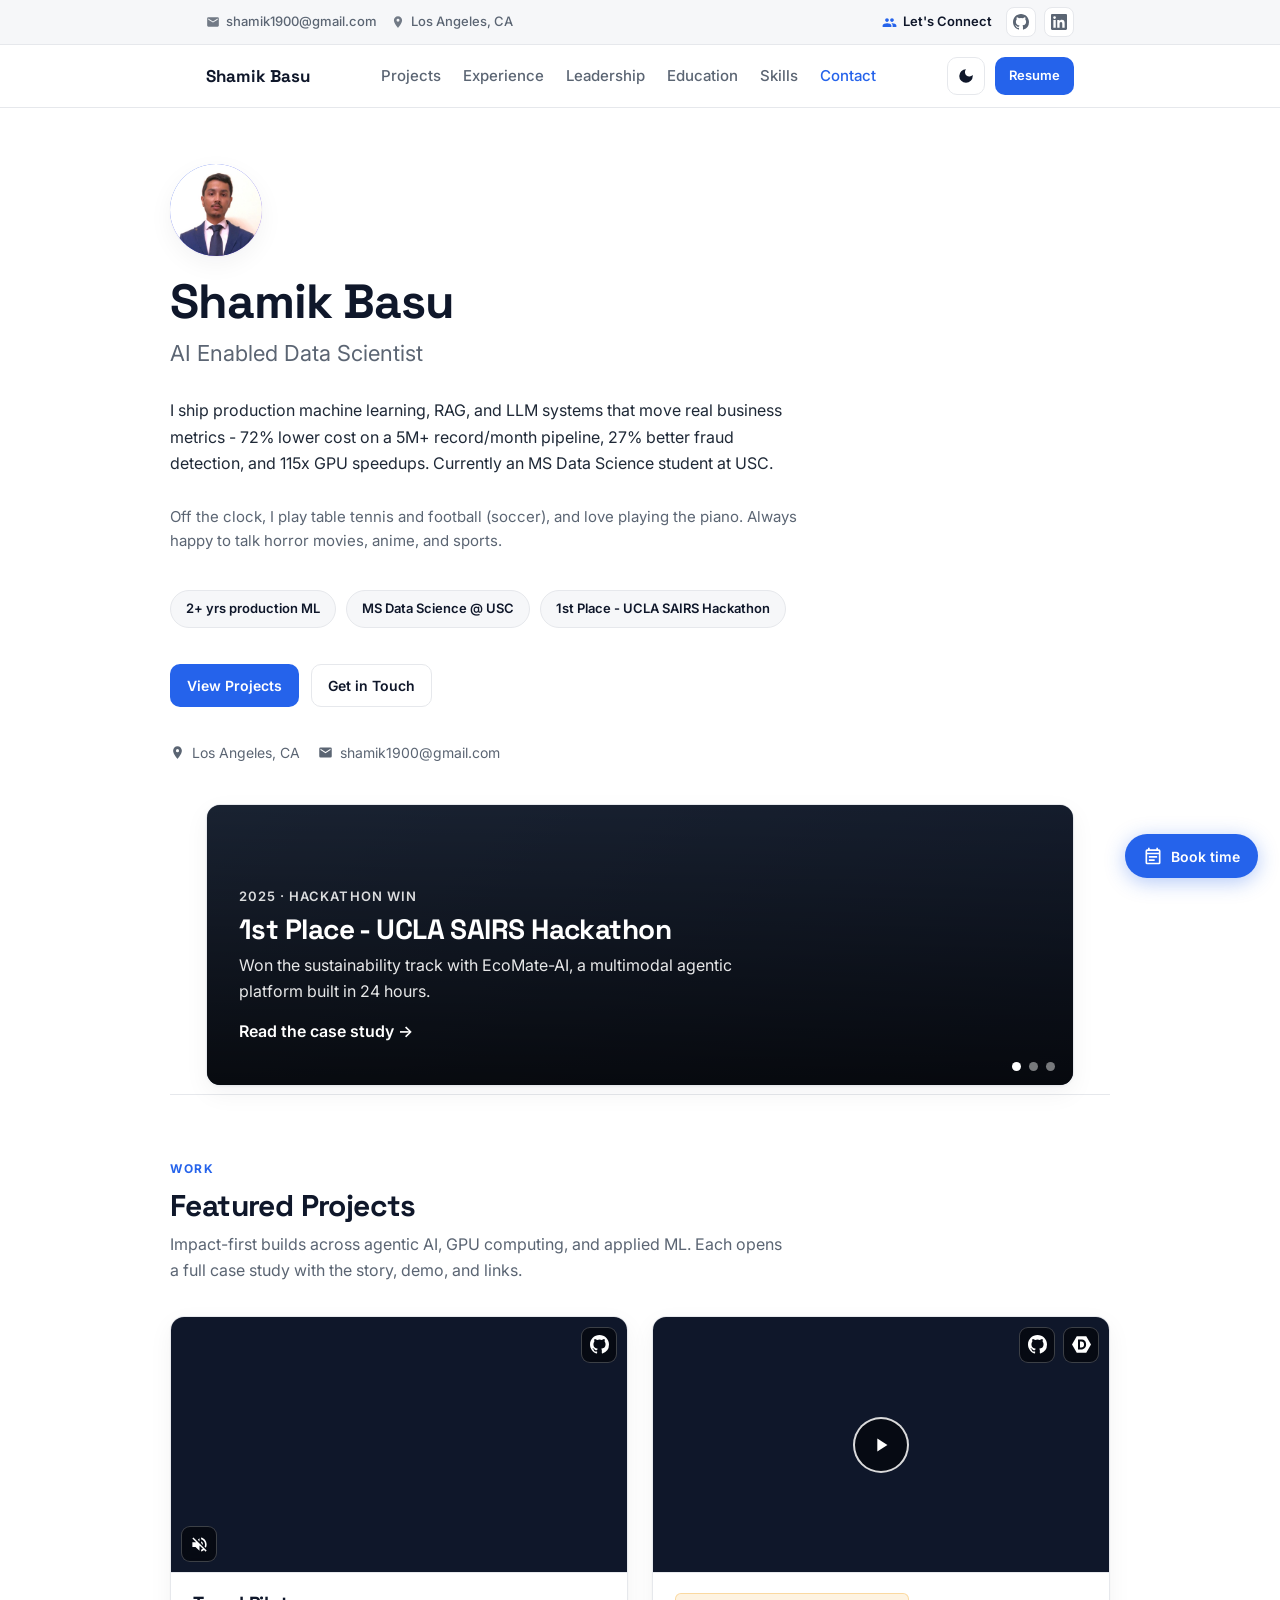
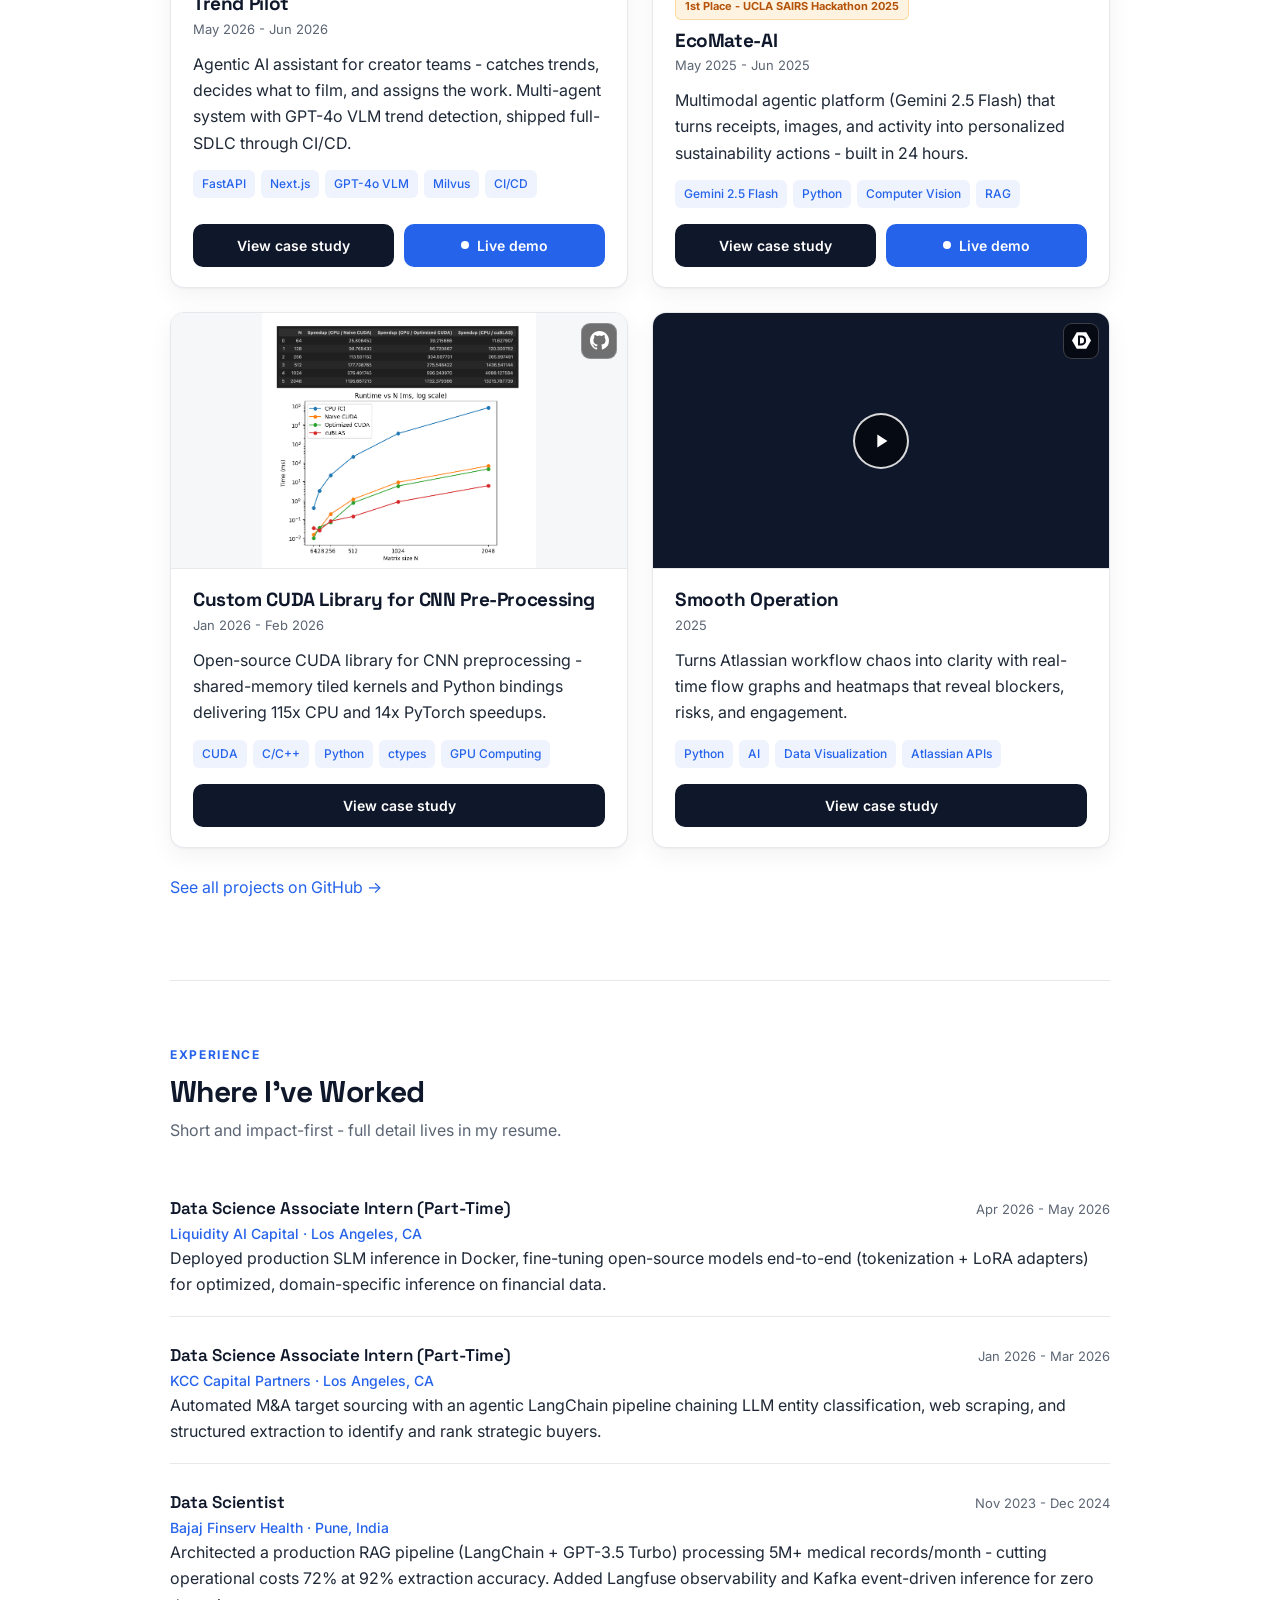
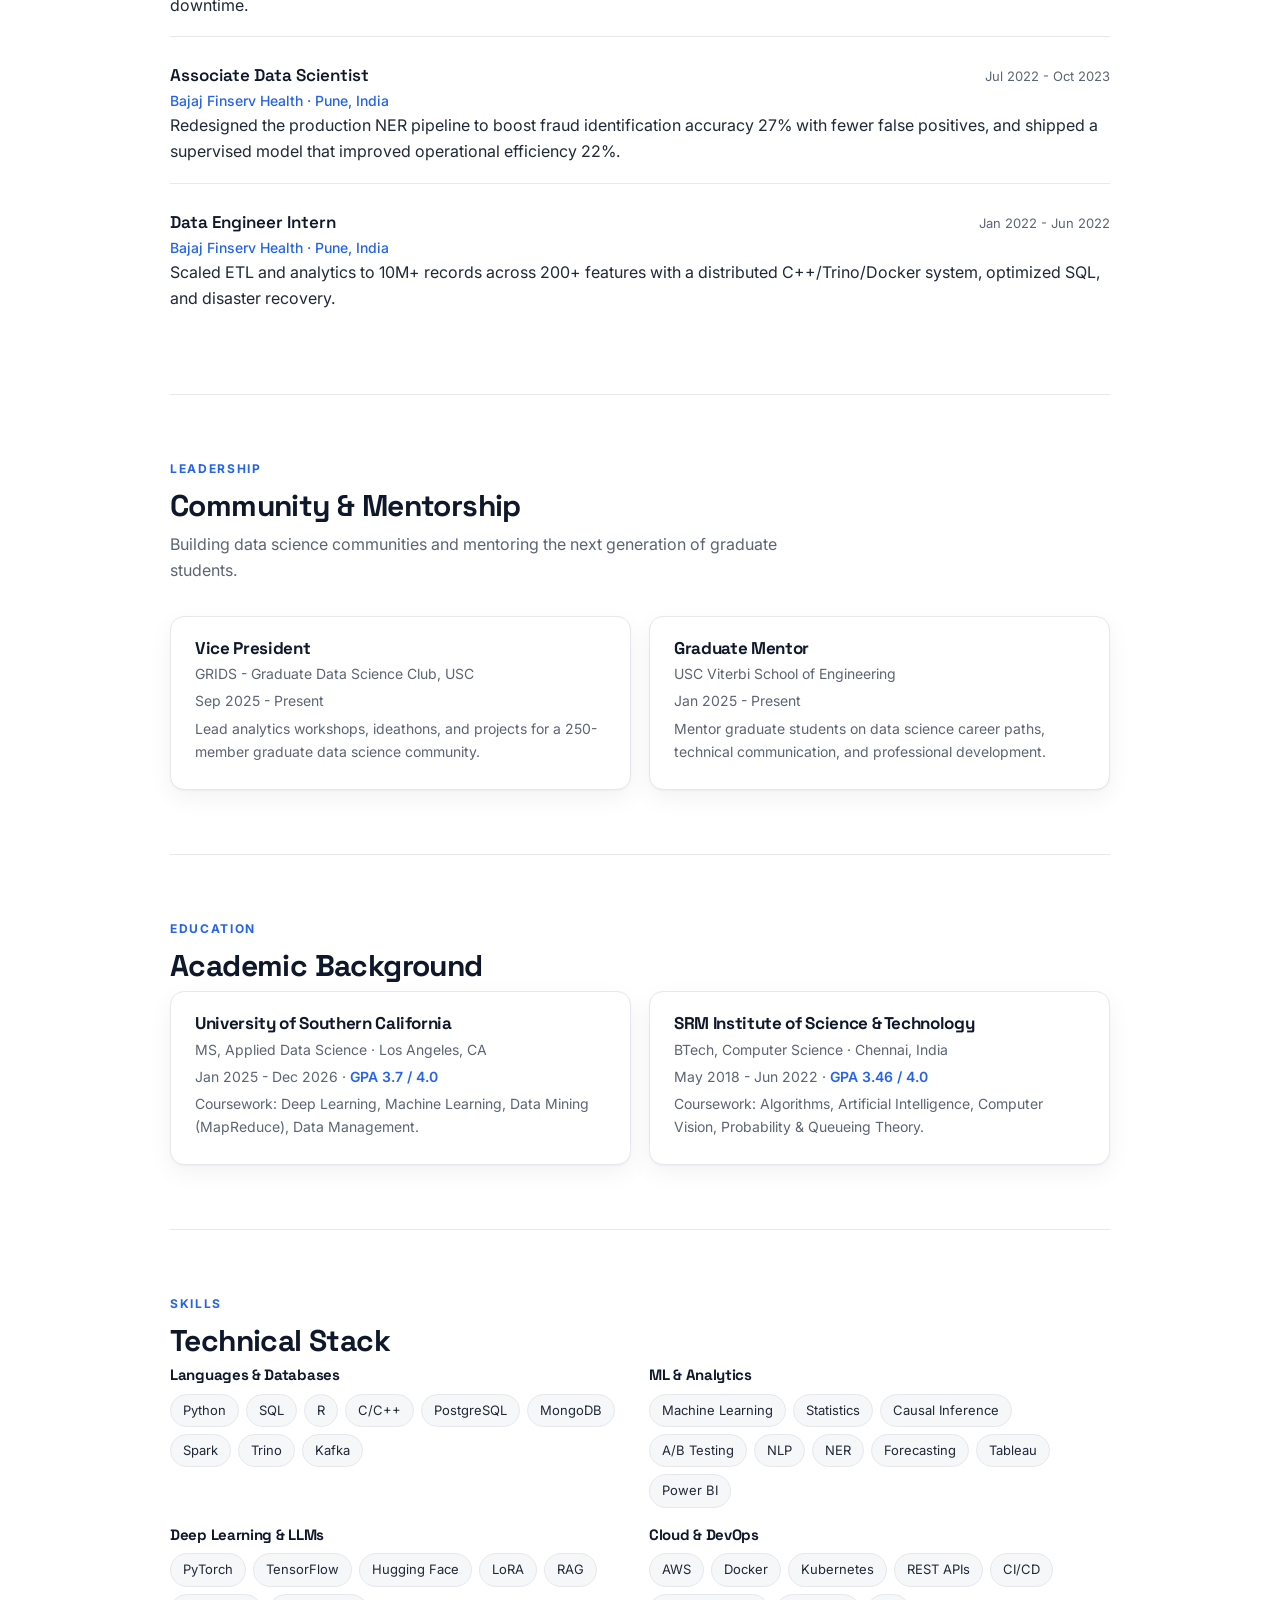
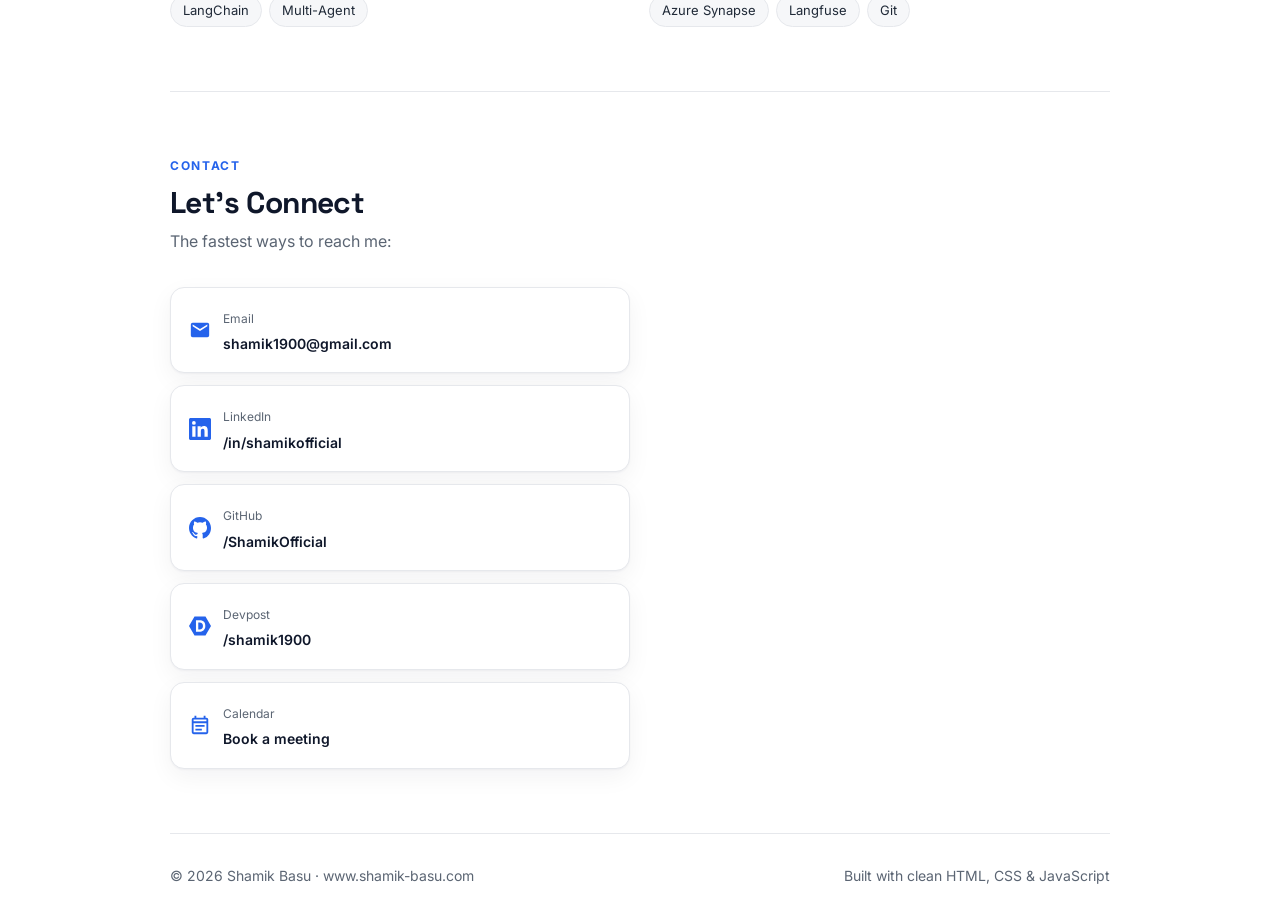
==== commit 4127fcdf: "added booking link calendar" ====
--- a/index.html
+++ b/index.html
@@ -199,6 +199,10 @@
     <article class="project-card">
       <div class="project-media">
         <video class="project-video" src="assets/video/Trend_Pilot_Intro.mp4" muted loop playsinline autoplay preload="metadata" aria-label="Trend Pilot intro preview"></video>
+        <button type="button" class="video-mute-btn is-muted" aria-label="Unmute video" aria-pressed="true" title="Unmute">
+          <svg class="icon-muted" viewBox="0 0 24 24" fill="currentColor" aria-hidden="true"><path d="M16.5 12A4.5 4.5 0 0014 7.97v2.21l2.45 2.45c.03-.2.05-.41.05-.63zm2.5 0c0 .94-.2 1.82-.54 2.64l1.51 1.51A8.796 8.796 0 0021 12c0-4.28-2.99-7.86-7-8.77v2.06c2.89.86 5 3.54 5 6.71zM4.27 3L3 4.27 7.73 9H3v6h4l5 5v-6.73l4.25 4.25c-.67.52-1.42.93-2.25 1.18v2.06a8.99 8.99 0 003.69-1.81L19.73 21 21 19.73l-9-9L4.27 3zM12 4L9.91 6.09 12 8.18V4z"/></svg>
+          <svg class="icon-unmuted" viewBox="0 0 24 24" fill="currentColor" aria-hidden="true"><path d="M3 9v6h4l5 5V4L7 9H3zm13.5 3A4.5 4.5 0 0014 7.97v8.05c1.48-.73 2.5-2.25 2.5-4.02zM14 3.23v2.06c2.89.86 5 3.54 5 6.71s-2.11 5.85-5 6.71v2.06c4.01-.91 7-4.49 7-8.77s-2.99-7.86-7-8.77z"/></svg>
+        </button>
         <div class="media-links">
           <a href="https://github.com/ShamikOfficial/agentic-trend-orchestrator" target="_blank" rel="noopener" aria-label="Trend Pilot on GitHub" title="GitHub">
             <svg viewBox="0 0 24 24" fill="currentColor" aria-hidden="true"><path d="M12 0C5.37 0 0 5.37 0 12c0 5.31 3.44 9.8 8.2 11.39.6.11.82-.26.82-.58 0-.28-.01-1.02-.02-2-3.34.72-4.04-1.61-4.04-1.61-.55-1.39-1.33-1.76-1.33-1.76-1.09-.74.08-.73.08-.73 1.2.09 1.84 1.24 1.84 1.24 1.07 1.83 2.81 1.3 3.5.99.11-.78.42-1.3.76-1.6-2.67-.3-5.47-1.33-5.47-5.93 0-1.31.47-2.38 1.24-3.22-.13-.3-.54-1.52.12-3.18 0 0 1.01-.32 3.3 1.23a11.5 11.5 0 016 0c2.29-1.55 3.3-1.23 3.3-1.23.66 1.66.25 2.88.12 3.18.77.84 1.23 1.91 1.23 3.22 0 4.61-2.81 5.63-5.49 5.93.43.37.81 1.1.81 2.22 0 1.6-.01 2.9-.01 3.29 0 .32.22.7.83.58A12 12 0 0024 12c0-6.63-5.37-12-12-12z"/></svg>
@@ -264,9 +268,9 @@
       <div class="project-body">
         <h3>Custom CUDA Library for CNN Pre-Processing</h3>
         <p class="project-date">Jan 2026 - Feb 2026</p>
-        <p class="tagline">Shared-memory tiled CUDA kernels delivering 115x CPU and 14x PyTorch preprocessing speedups, packaged as Python-bindable .so libraries.</p>
+        <p class="tagline">Open-source CUDA library for CNN preprocessing - shared-memory tiled kernels and Python bindings delivering 115x CPU and 14x PyTorch speedups.</p>
         <div class="tags">
-          <span class="tag">CUDA</span><span class="tag">C/C++</span><span class="tag">Python</span><span class="tag">GPU Computing</span>
+          <span class="tag">CUDA</span><span class="tag">C/C++</span><span class="tag">Python</span><span class="tag">ctypes</span><span class="tag">GPU Computing</span>
         </div>
         <div class="project-actions">
           <a href="projects/custom-cuda-library.html" class="btn btn-case">View case study</a>
@@ -455,6 +459,10 @@
       <svg width="22" height="22" viewBox="0 0 24 24" fill="currentColor" aria-hidden="true"><path d="M6.002 1.61L0 12.004 6.002 22.39h11.996L24 12.004 17.998 1.61H6.002zm1.593 4.084h3.947c3.605 0 6.276 1.695 6.276 6.31 0 4.436-3.21 6.302-6.456 6.302H7.595V5.694zm2.517 2.449v7.714h1.241c2.646 0 3.862-1.55 3.862-3.861.009-2.569-1.096-3.853-3.767-3.853H10.11z"/></svg>
       <span><span class="c-label">Devpost</span><br><span class="c-value">/shamik1900</span></span>
     </a>
+    <button type="button" class="contact-card" data-open-calendar style="width:100%;text-align:left;cursor:pointer;font:inherit;">
+      <svg width="22" height="22" viewBox="0 0 24 24" fill="currentColor" aria-hidden="true"><path d="M19 4h-1V2h-2v2H8V2H6v2H5a2 2 0 00-2 2v14a2 2 0 002 2h14a2 2 0 002-2V6a2 2 0 00-2-2zm0 16H5V10h14v10zM5 8V6h14v2H5zm2 4h10v2H7v-2zm0 4h7v2H7v-2z"/></svg>
+      <span><span class="c-label">Calendar</span><br><span class="c-value">Book a meeting</span></span>
+    </button>
   </div>
 </section>
 
--- a/assets/css/styles.css
+++ b/assets/css/styles.css
@@ -17,6 +17,7 @@
   --radius: 14px;
   --radius-sm: 10px;
   --maxw: 940px;
+  --page-x: clamp(24px, 5vw, 36px);
   --font-body: 'Inter', -apple-system, BlinkMacSystemFont, 'Segoe UI', sans-serif;
   --font-head: 'Space Grotesk', var(--font-body);
 }
@@ -63,13 +64,174 @@
 
 :focus-visible { outline: 2px solid var(--accent); outline-offset: 3px; border-radius: 4px; }
 
-.wrap { max-width: var(--maxw); margin: 0 auto; padding: 0 22px; }
+.wrap { max-width: var(--maxw); margin: 0 auto; padding: 0 var(--page-x); }
 
 .skip-link {
   position: absolute; left: -9999px; top: 0;
   background: var(--accent); color: #fff; padding: 10px 16px; border-radius: 0 0 8px 0; z-index: 200;
 }
 .skip-link:focus { left: 0; }
+
+/* ===== Top bar (email, location, social) ===== */
+.topbar {
+  width: 100%;
+  background: var(--bg-soft);
+  border-bottom: 1px solid var(--border);
+  font-size: 13px;
+}
+.topbar-inner {
+  max-width: var(--maxw);
+  margin: 0 auto;
+  padding: 7px var(--page-x);
+  display: flex;
+  align-items: center;
+  justify-content: space-between;
+  gap: 12px;
+  flex-wrap: wrap;
+}
+.topbar-left,
+.topbar-right {
+  display: flex;
+  align-items: center;
+  gap: 14px;
+  flex-wrap: wrap;
+}
+.topbar-item {
+  display: inline-flex;
+  align-items: center;
+  gap: 6px;
+  color: var(--text-muted);
+  font-weight: 500;
+}
+.topbar-item:hover { color: var(--accent); text-decoration: none; }
+.topbar-item svg { flex-shrink: 0; opacity: 0.85; }
+.topbar-connect {
+  display: inline-flex;
+  align-items: center;
+  gap: 6px;
+  padding: 0;
+  border: 0;
+  background: none;
+  font: inherit;
+  font-weight: 600;
+  color: var(--heading);
+  cursor: pointer;
+}
+.topbar-connect:hover { color: var(--accent); }
+.topbar-connect svg { color: var(--accent); }
+.topbar-social {
+  display: inline-flex;
+  align-items: center;
+  gap: 8px;
+}
+.topbar-social a {
+  display: inline-flex;
+  align-items: center;
+  justify-content: center;
+  width: 30px;
+  height: 30px;
+  border-radius: 8px;
+  color: var(--text-muted);
+  border: 1px solid var(--border);
+  background: var(--card);
+}
+.topbar-social a:hover {
+  color: var(--accent);
+  border-color: var(--accent);
+  text-decoration: none;
+}
+
+/* ===== Floating calendar booking ===== */
+.calendar-fab {
+  position: fixed;
+  bottom: 22px;
+  right: 22px;
+  z-index: 160;
+  display: inline-flex;
+  align-items: center;
+  gap: 8px;
+  padding: 12px 18px;
+  border: 0;
+  border-radius: 999px;
+  background: var(--accent);
+  color: #fff;
+  font-size: 14px;
+  font-weight: 600;
+  font-family: var(--font-body);
+  cursor: pointer;
+  box-shadow: 0 4px 20px rgba(37, 99, 235, 0.35);
+  transition: transform 0.18s ease, filter 0.18s ease;
+}
+.calendar-fab:hover { filter: brightness(1.08); transform: translateY(-1px); }
+.calendar-fab svg { flex-shrink: 0; }
+.calendar-backdrop {
+  position: fixed;
+  inset: 0;
+  z-index: 158;
+  background: rgba(15, 23, 42, 0.45);
+  opacity: 0;
+  visibility: hidden;
+  transition: opacity 0.2s ease, visibility 0.2s ease;
+}
+.calendar-backdrop.open { opacity: 1; visibility: visible; }
+.calendar-panel {
+  position: fixed;
+  bottom: 88px;
+  right: 22px;
+  z-index: 159;
+  width: min(440px, calc(100vw - 44px));
+  height: min(600px, calc(100vh - 110px));
+  display: flex;
+  flex-direction: column;
+  background: var(--card);
+  border: 1px solid var(--border);
+  border-radius: var(--radius);
+  box-shadow: 0 16px 48px rgba(15, 23, 42, 0.18);
+  overflow: hidden;
+  opacity: 0;
+  visibility: hidden;
+  transform: translateY(12px) scale(0.98);
+  transition: opacity 0.2s ease, visibility 0.2s ease, transform 0.2s ease;
+}
+.calendar-panel.open {
+  opacity: 1;
+  visibility: visible;
+  transform: translateY(0) scale(1);
+}
+.calendar-panel-head {
+  display: flex;
+  align-items: center;
+  justify-content: space-between;
+  gap: 12px;
+  padding: 12px 14px;
+  border-bottom: 1px solid var(--border);
+  background: var(--bg-soft);
+}
+.calendar-panel-head h2 {
+  margin: 0;
+  font-size: 15px;
+  font-weight: 600;
+}
+.calendar-close {
+  width: 32px;
+  height: 32px;
+  display: inline-flex;
+  align-items: center;
+  justify-content: center;
+  border: 1px solid var(--border);
+  border-radius: 8px;
+  background: var(--card);
+  color: var(--heading);
+  cursor: pointer;
+}
+.calendar-close:hover { border-color: var(--accent); color: var(--accent); }
+.calendar-panel iframe {
+  flex: 1;
+  width: 100%;
+  min-height: 0;
+  border: 0;
+}
+body.calendar-open { overflow: hidden; }
 
 /* ===== Navigation ===== */
 .nav {
@@ -79,7 +241,7 @@
   border-bottom: 1px solid var(--border);
 }
 .nav-inner {
-  max-width: var(--maxw); margin: 0 auto; padding: 12px 22px;
+  max-width: var(--maxw); margin: 0 auto; padding: 12px var(--page-x);
   display: flex; align-items: center; justify-content: space-between; gap: 16px;
 }
 .nav-brand { font-family: var(--font-head); font-weight: 700; font-size: 17px; color: var(--heading); }
@@ -203,6 +365,19 @@
   object-fit: cover; display: block; background: #0f172a;
 }
 .project-video-contain { object-fit: contain; background: var(--bg-soft); }
+.video-mute-btn {
+  position: absolute; bottom: 10px; left: 10px; z-index: 4;
+  width: 36px; height: 36px; border-radius: 9px;
+  display: flex; align-items: center; justify-content: center;
+  color: #fff; background: rgba(0, 0, 0, 0.55); border: 1px solid rgba(255, 255, 255, 0.22);
+  backdrop-filter: blur(4px); cursor: pointer;
+  transition: background 0.18s ease, transform 0.18s ease;
+}
+.video-mute-btn:hover { background: var(--accent); transform: translateY(-1px); }
+.video-mute-btn svg { width: 19px; height: 19px; }
+.video-mute-btn .icon-unmuted { display: none; }
+.video-mute-btn:not(.is-muted) .icon-muted { display: none; }
+.video-mute-btn:not(.is-muted) .icon-unmuted { display: block; }
 .case-video video {
   width: 100%; height: auto; display: block; background: #0f172a;
 }
@@ -361,13 +536,29 @@
 @media (max-width: 760px) {
   .nav-links { display: none; }
   .menu-toggle { display: inline-flex; }
+  .topbar-inner { justify-content: center; }
+  .topbar-left { justify-content: center; }
+  .topbar-item .topbar-text-email { display: none; }
+  .calendar-fab span { display: none; }
+  .calendar-fab { padding: 14px; border-radius: 50%; }
+  .calendar-panel {
+    bottom: 0;
+    right: 0;
+    left: 0;
+    width: 100%;
+    height: min(92vh, 700px);
+    max-height: none;
+    border-radius: var(--radius) var(--radius) 0 0;
+    transform: translateY(100%);
+  }
+  .calendar-panel.open { transform: translateY(0); }
   .mobile-menu {
     display: block; max-height: 0; overflow: hidden; border-bottom: 1px solid transparent;
     transition: max-height 0.25s ease; background: var(--bg);
   }
   .mobile-menu.open { max-height: 360px; border-bottom: 1px solid var(--border); }
   .mobile-menu a {
-    display: block; padding: 13px 22px; color: var(--text); font-weight: 500;
+    display: block; padding: 13px var(--page-x); color: var(--text); font-weight: 500;
     border-top: 1px solid var(--border);
   }
   .mobile-menu a:hover { text-decoration: none; color: var(--accent); }
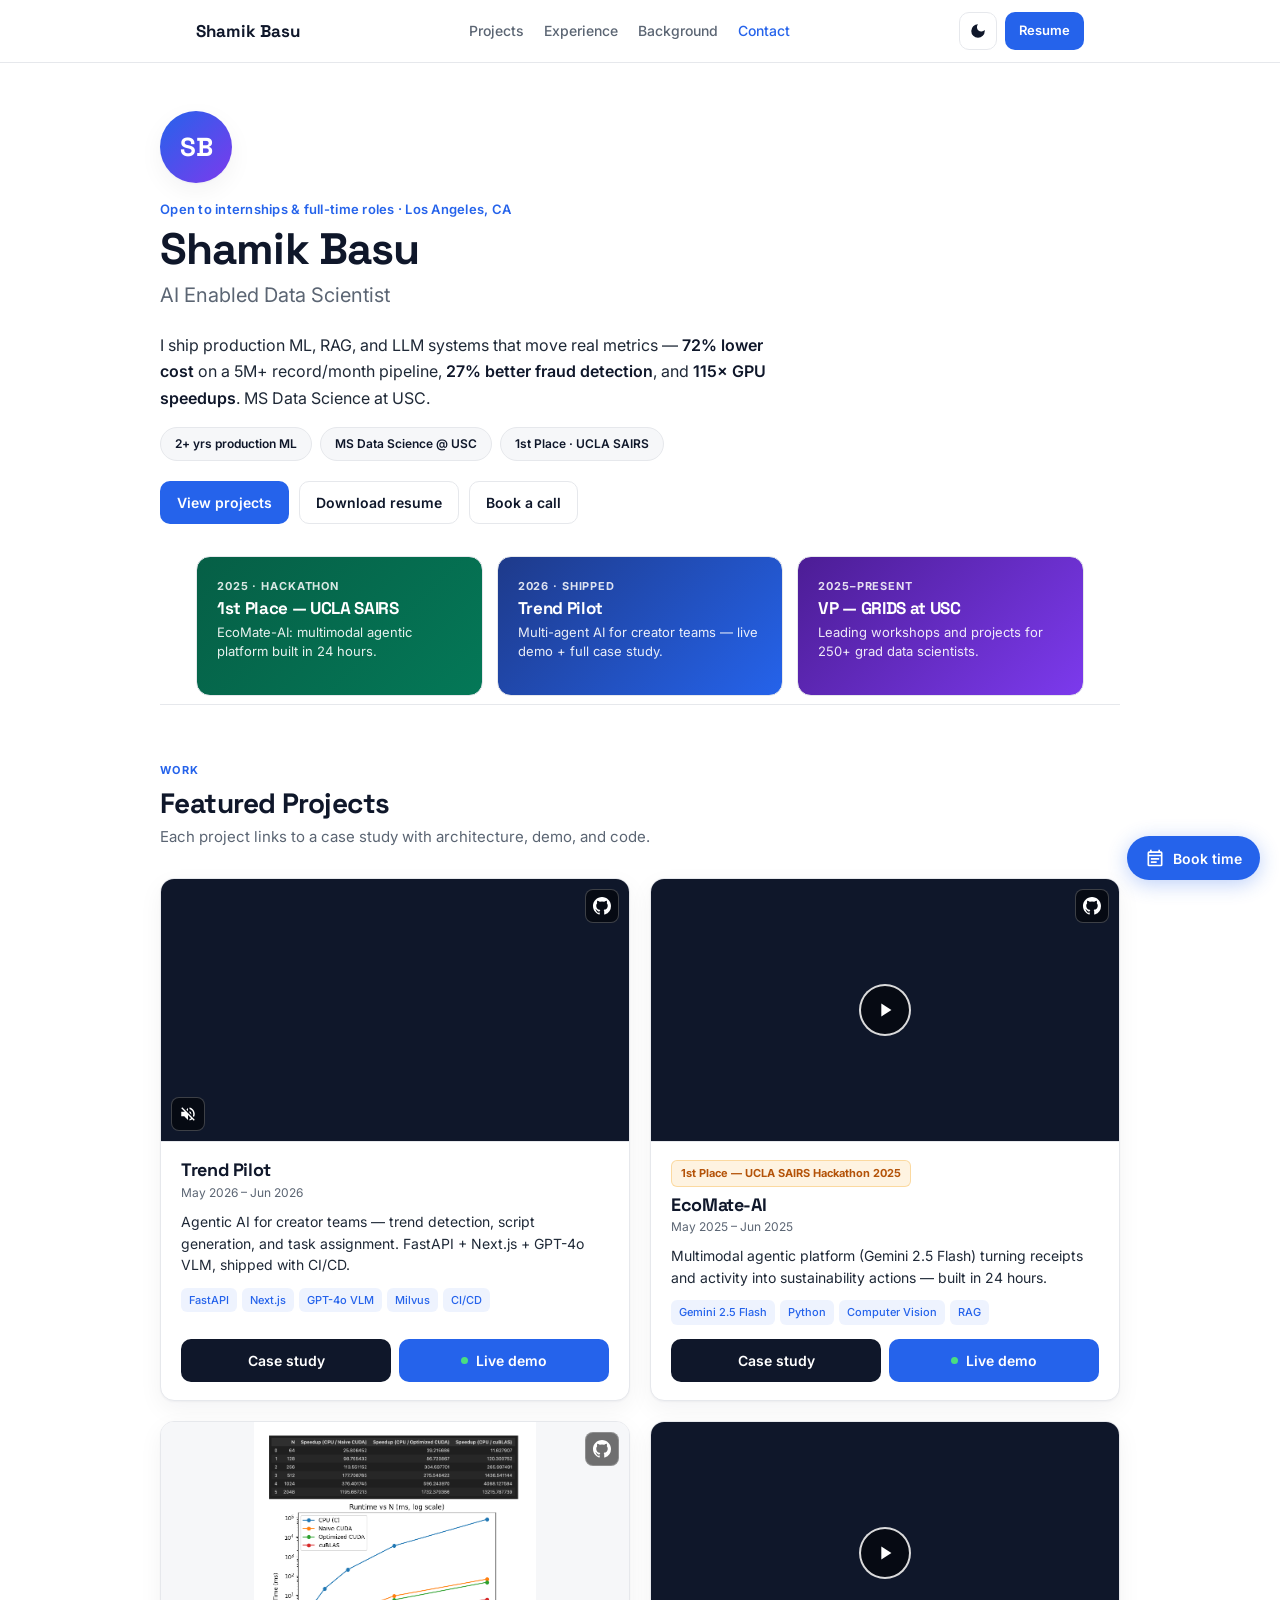
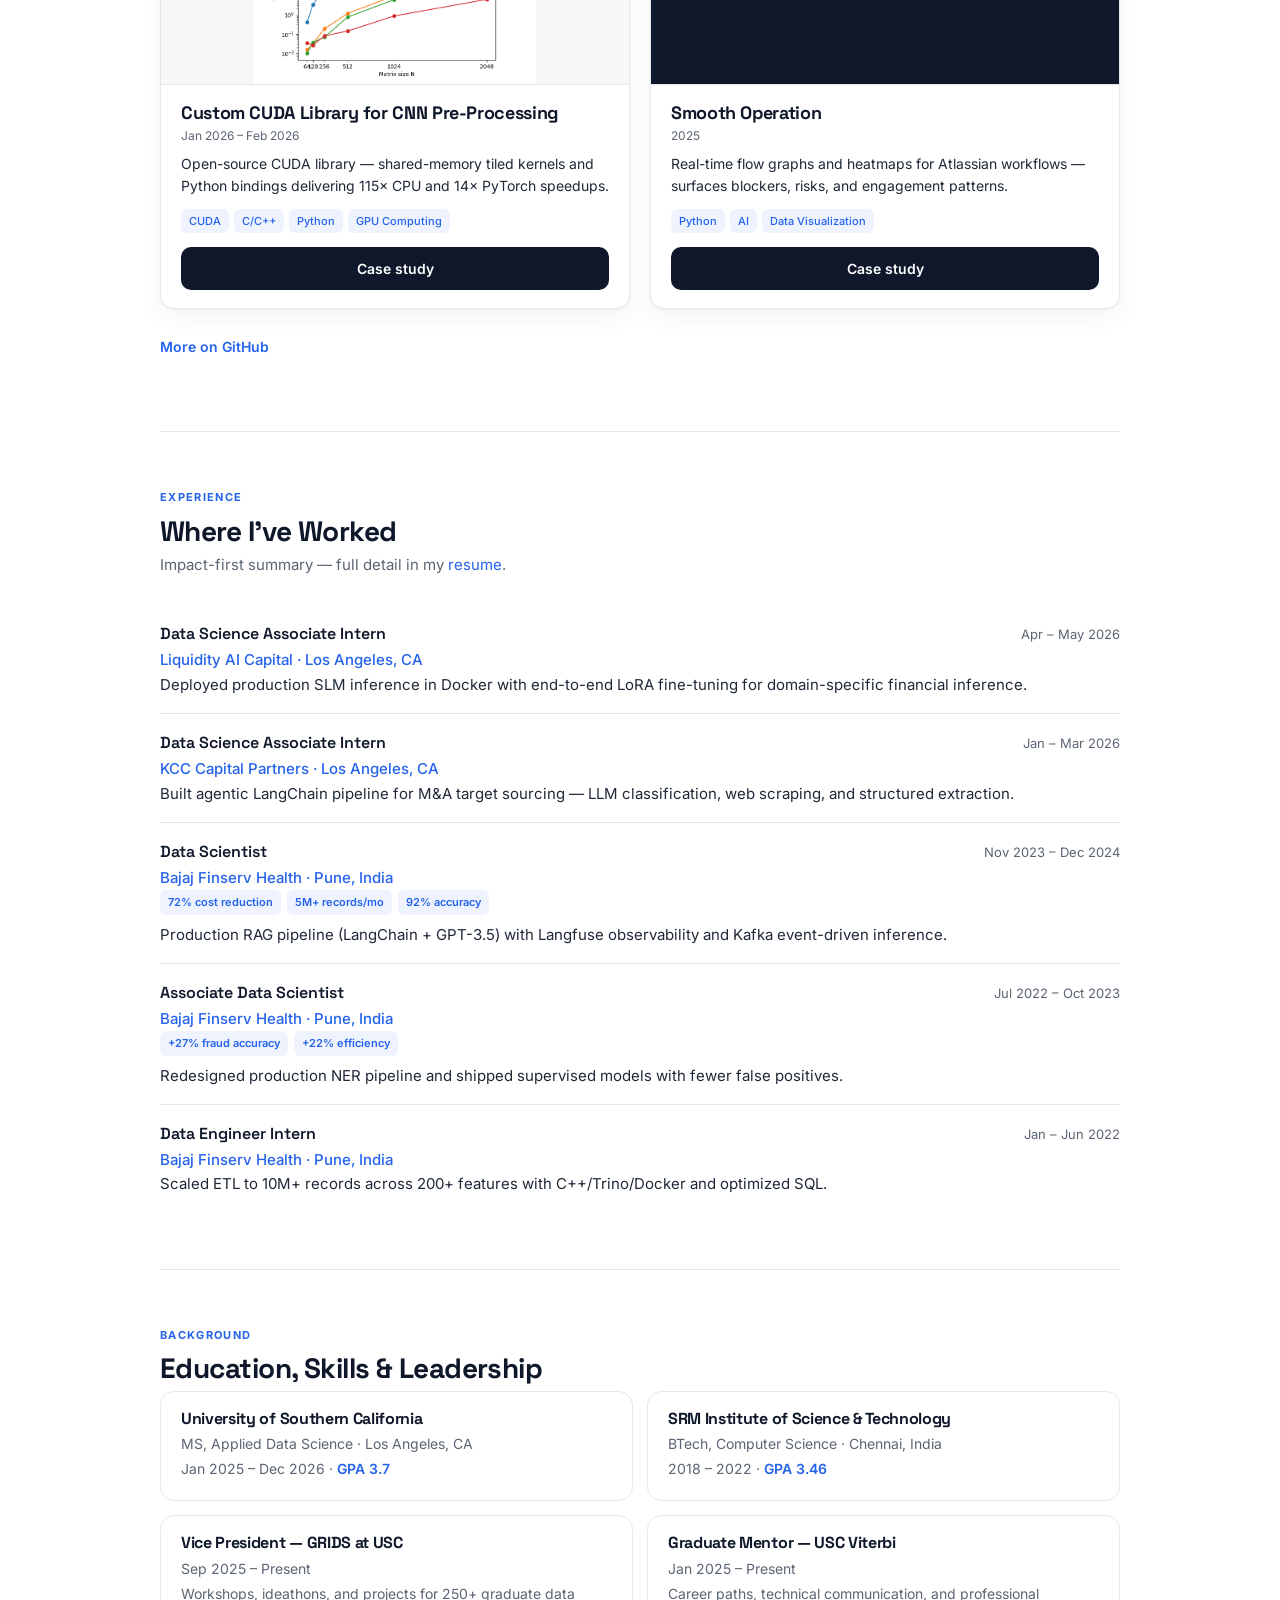
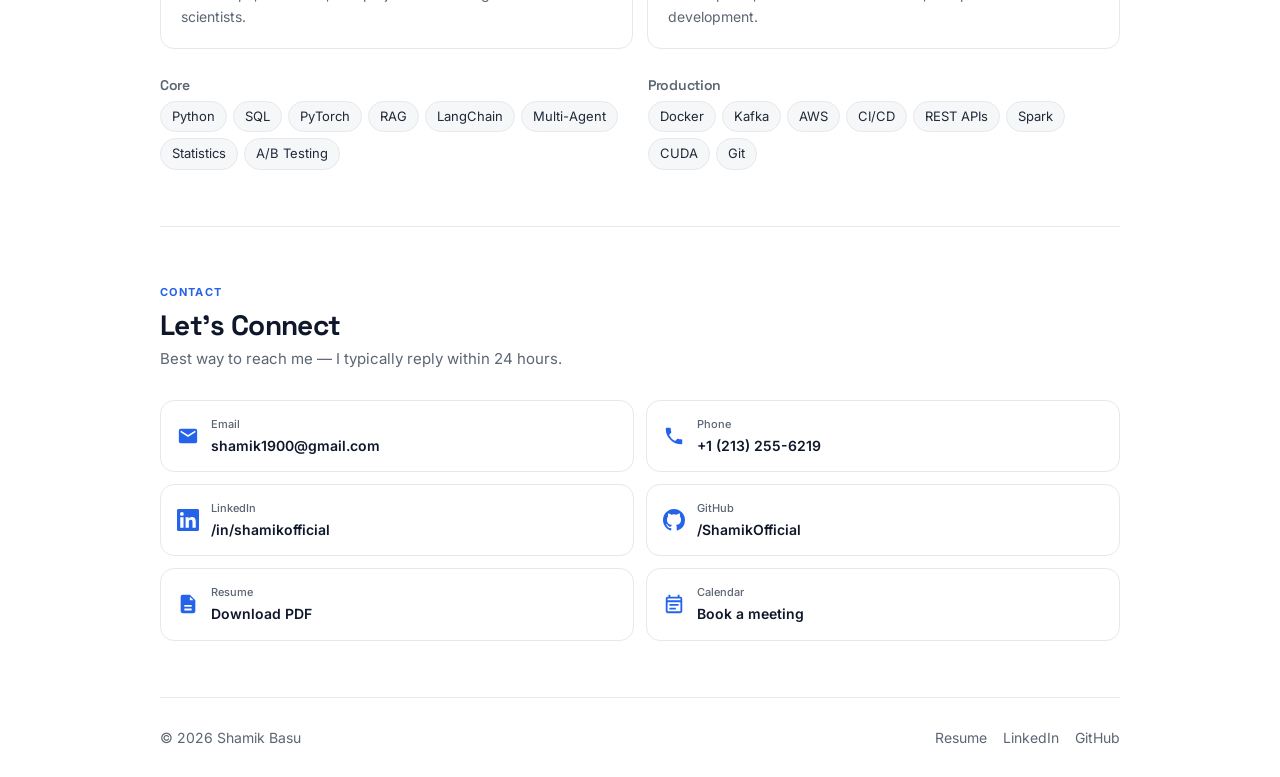
==== commit 7c9e6abd: "Simplify portfolio for recruiters with cleaner layout and fixes. Streamline navigation, replace brok" ====
--- a/index.html
+++ b/index.html
@@ -4,78 +4,45 @@
 <meta charset="UTF-8">
 <meta name="viewport" content="width=device-width, initial-scale=1.0">
 <title>Shamik Basu | AI Enabled Data Scientist | MS Data Science USC</title>
-<meta name="description" content="Shamik Basu - AI Enabled Data Scientist, MS Data Science @ USC (GPA 3.7). 2+ years shipping production ML, RAG, and LLM systems. 1st Place UCLA SAIRS Hackathon. Based in Los Angeles. Portfolio at www.shamik-basu.com.">
-<meta name="keywords" content="Shamik Basu, AI Enabled Data Scientist, Machine Learning Engineer, USC Data Science, RAG, LLM, LangChain, CUDA, Python, PyTorch, Los Angeles, shamik-basu.com">
+<meta name="description" content="Shamik Basu - AI Enabled Data Scientist, MS Data Science @ USC (GPA 3.7). 2+ years shipping production ML, RAG, and LLM systems. 1st Place UCLA SAIRS Hackathon. Based in Los Angeles.">
 <meta name="author" content="Shamik Basu">
 <link rel="canonical" href="https://www.shamik-basu.com/">
+<link rel="icon" href="assets/favicon.svg" type="image/svg+xml">
 
 <meta property="og:type" content="website">
 <meta property="og:title" content="Shamik Basu | AI Enabled Data Scientist">
-<meta property="og:description" content="MS Data Science @ USC (GPA 3.7). 2+ years of production ML, RAG, and LLM systems. 1st Place UCLA SAIRS Hackathon.">
+<meta property="og:description" content="MS Data Science @ USC. Production ML, RAG, and LLM systems with measurable business impact.">
 <meta property="og:url" content="https://www.shamik-basu.com/">
-<meta property="og:image" content="https://www.shamik-basu.com/assets/images/profile-picture.jpg">
-<meta name="twitter:card" content="summary_large_image">
+<meta name="twitter:card" content="summary">
 <meta name="twitter:title" content="Shamik Basu | AI Enabled Data Scientist">
-<meta name="twitter:description" content="MS Data Science @ USC. Production ML, RAG, and LLM systems. 1st Place UCLA SAIRS Hackathon.">
+<meta name="twitter:description" content="MS Data Science @ USC. Production ML, RAG, and LLM systems.">
 
 <link rel="preconnect" href="https://fonts.googleapis.com">
 <link rel="preconnect" href="https://fonts.gstatic.com" crossorigin>
 <link href="https://fonts.googleapis.com/css2?family=Inter:wght@400;500;600&family=Space+Grotesk:wght@500;600;700&display=swap" rel="stylesheet">
-<link rel="stylesheet" href="assets/css/styles.css">
-
-<!-- Structured data: everything a recruiter or crawler needs to qualify me. -->
+<link rel="stylesheet" href="assets/css/styles.css?v=4">
+
 <script type="application/ld+json">
 {
   "@context": "https://schema.org",
   "@type": "Person",
   "name": "Shamik Basu",
   "jobTitle": "Data Scientist",
-  "description": "AI Enabled Data Scientist with 2+ years shipping production machine learning, RAG, and LLM systems. MS Data Science at USC.",
+  "description": "AI Enabled Data Scientist with 2+ years shipping production machine learning, RAG, and LLM systems.",
   "url": "https://www.shamik-basu.com/",
   "email": "mailto:shamik1900@gmail.com",
   "telephone": "+1-213-255-6219",
-  "image": "https://www.shamik-basu.com/assets/images/profile-picture.jpg",
   "address": { "@type": "PostalAddress", "addressLocality": "Los Angeles", "addressRegion": "CA", "addressCountry": "US" },
   "sameAs": [
     "https://linkedin.com/in/shamikofficial/",
     "https://github.com/ShamikOfficial",
     "https://devpost.com/shamik1900"
   ],
-  "knowsAbout": [
-    "Machine Learning", "Deep Learning", "Large Language Models", "RAG", "LangChain",
-    "Multi-Agent Systems", "NLP", "CUDA / GPU Computing", "Python", "SQL", "PyTorch",
-    "TensorFlow", "Statistics", "A/B Testing", "Data Engineering", "Apache Kafka", "Docker", "AWS"
-  ],
-  "alumniOf": [
-    { "@type": "CollegeOrUniversity", "name": "University of Southern California", "description": "MS, Applied Data Science (Jan 2025 - Dec 2026)" },
-    { "@type": "CollegeOrUniversity", "name": "SRM Institute of Science & Technology", "description": "BTech, Computer Science (2018 - 2022)" }
-  ],
-  "worksFor": { "@type": "Organization", "name": "Liquidity AI Capital" },
-  "hasOccupation": {
-    "@type": "Occupation",
-    "name": "Data Scientist",
-    "skills": "Production ML pipelines, RAG, LLM systems, agentic orchestration, CUDA optimization, data engineering, experimentation"
-  },
-  "interest": [
-    "Table Tennis", "Football (Soccer)", "Piano", "Horror Movies", "Anime", "Sports"
-  ]
-}
-</script>
-<script type="application/ld+json">
-{
-  "@context": "https://schema.org",
-  "@type": "ItemList",
-  "name": "Shamik Basu - Featured Projects",
-  "itemListElement": [
-    { "@type": "ListItem", "position": 1, "url": "https://www.shamik-basu.com/projects/agentic-trend-orchestrator.html", "name": "Trend Pilot (Agentic Trend Orchestrator)" },
-    { "@type": "ListItem", "position": 2, "url": "https://www.shamik-basu.com/projects/ecomate-ai.html", "name": "EcoMate-AI (1st Place, UCLA SAIRS Hackathon)" },
-    { "@type": "ListItem", "position": 3, "url": "https://www.shamik-basu.com/projects/custom-cuda-library.html", "name": "Custom CUDA Library for CNN Pre-Processing" },
-    { "@type": "ListItem", "position": 4, "url": "https://www.shamik-basu.com/projects/smooth-operation.html", "name": "Smooth Operation" }
-  ]
+  "alumniOf": { "@type": "CollegeOrUniversity", "name": "University of Southern California" }
 }
 </script>
 </head>
-<body>
+<body data-profile-path="assets/data/profile.json">
 <a class="skip-link" href="#main">Skip to content</a>
 
 <header class="nav">
@@ -84,9 +51,7 @@
     <nav class="nav-links" aria-label="Primary">
       <a href="#projects" data-section="projects">Projects</a>
       <a href="#experience" data-section="experience">Experience</a>
-      <a href="#leadership" data-section="leadership">Leadership</a>
-      <a href="#education" data-section="education">Education</a>
-      <a href="#skills" data-section="skills">Skills</a>
+      <a href="#background" data-section="background">Background</a>
       <a href="#contact" data-section="contact">Contact</a>
     </nav>
     <div class="nav-actions">
@@ -102,100 +67,66 @@
   <nav class="mobile-menu" aria-label="Mobile">
     <a href="#projects">Projects</a>
     <a href="#experience">Experience</a>
-    <a href="#leadership">Leadership</a>
-    <a href="#education">Education</a>
-    <a href="#skills">Skills</a>
+    <a href="#background">Background</a>
     <a href="#contact">Contact</a>
+    <a href="assets/documents/resume.pdf" target="_blank" rel="noopener">Resume (PDF)</a>
   </nav>
 </header>
 
 <main id="main">
 <span id="top"></span>
 
-<!-- ===== Hero ===== -->
 <section class="hero wrap">
   <div class="hero-inner">
-    <div class="hero-avatar">
-      <img src="assets/images/profile-picture.jpg" alt="Portrait of Shamik Basu" width="92" height="92" onerror="this.remove()">
-      <span aria-hidden="true">SB</span>
-    </div>
-    <div>
+    <div class="hero-avatar" aria-hidden="true">
+      <span>SB</span>
+    </div>
+    <div class="hero-head">
+      <p class="hero-eyebrow">Open to internships &amp; full-time roles · Los Angeles, CA</p>
       <h1>Shamik Basu</h1>
       <p class="hero-tagline">AI Enabled Data Scientist</p>
     </div>
-    <p class="hero-summary">I ship production machine learning, RAG, and LLM systems that move real business metrics - 72% lower cost on a 5M+ record/month pipeline, 27% better fraud detection, and 115x GPU speedups. Currently an MS Data Science student at USC.</p>
-    <p class="hero-fun">Off the clock, I play table tennis and football (soccer), and love playing the piano. Always happy to talk horror movies, anime, and sports.</p>
+    <p class="hero-summary">I ship production ML, RAG, and LLM systems that move real metrics — <strong>72% lower cost</strong> on a 5M+ record/month pipeline, <strong>27% better fraud detection</strong>, and <strong>115× GPU speedups</strong>. MS Data Science at USC.</p>
     <div class="stat-row">
       <span class="stat-chip">2+ yrs production ML</span>
       <span class="stat-chip">MS Data Science @ USC</span>
-      <span class="stat-chip">1st Place - UCLA SAIRS Hackathon</span>
+      <span class="stat-chip">1st Place · UCLA SAIRS</span>
     </div>
     <div class="hero-cta">
-      <a href="#projects" class="btn btn-primary">View Projects</a>
-      <a href="#contact" class="btn btn-ghost">Get in Touch</a>
-    </div>
-    <div class="hero-meta">
-      <span>
-        <svg width="15" height="15" viewBox="0 0 24 24" fill="currentColor" aria-hidden="true"><path d="M12 2C8.13 2 5 5.13 5 9c0 5.25 7 13 7 13s7-7.75 7-13c0-3.87-3.13-7-7-7zm0 9.5A2.5 2.5 0 1112 6.5a2.5 2.5 0 010 5z"/></svg>
-        Los Angeles, CA
-      </span>
-      <span>
-        <svg width="15" height="15" viewBox="0 0 24 24" fill="currentColor" aria-hidden="true"><path d="M20 4H4a2 2 0 00-2 2v12a2 2 0 002 2h16a2 2 0 002-2V6a2 2 0 00-2-2zm0 4l-8 5-8-5V6l8 5 8-5z"/></svg>
-        shamik1900@gmail.com
-      </span>
-    </div>
-  </div>
-</section>
-
-<!-- ===== Highlights slideshow ===== -->
-<section class="wrap" aria-label="Recent highlights" style="padding-bottom: 8px;">
-  <div class="slider">
-    <div class="slider-track">
-      <article class="highlight-slide active">
-        <div class="slide-bg" style="background-image:url('assets/images/highlights/ucla-sairs.jpg');"></div>
-        <div class="slide-body">
-          <span class="slide-date">2025 · Hackathon Win</span>
-          <h3>1st Place - UCLA SAIRS Hackathon</h3>
-          <p>Won the sustainability track with EcoMate-AI, a multimodal agentic platform built in 24 hours.</p>
-          <a class="slide-link" href="projects/ecomate-ai.html">Read the case study →</a>
-        </div>
-      </article>
-      <article class="highlight-slide">
-        <div class="slide-bg" style="background-image:url('assets/images/highlights/agentic-trend.jpg');"></div>
-        <div class="slide-body">
-          <span class="slide-date">2026 · Shipped</span>
-          <h3>Trend Pilot - Agentic AI for creator teams</h3>
-          <p>Multi-agent system (FastAPI + Next.js + GPT-4o VLM) that catches trends, generates scripts, and assigns the work.</p>
-          <a class="slide-link" href="projects/agentic-trend-orchestrator.html">Read the case study →</a>
-        </div>
-      </article>
-      <article class="highlight-slide">
-        <div class="slide-bg" style="background-image:url('assets/images/highlights/grids-usc.jpg');"></div>
-        <div class="slide-body">
-          <span class="slide-date">2025-Present · Leadership</span>
-          <h3>Vice President - GRIDS at USC</h3>
-          <p>Leading a 250-member graduate data science community with workshops, ideathons, and projects.</p>
-          <a class="slide-link" href="https://linkedin.com/in/shamikofficial/" target="_blank" rel="noopener">See on LinkedIn →</a>
-        </div>
-      </article>
-    </div>
-    <div class="slider-dots" role="tablist" aria-label="Highlights">
-      <button class="slider-dot active" data-index="0" aria-label="Highlight 1"></button>
-      <button class="slider-dot" data-index="1" aria-label="Highlight 2"></button>
-      <button class="slider-dot" data-index="2" aria-label="Highlight 3"></button>
-    </div>
-  </div>
-</section>
-
-<!-- ===== Projects ===== -->
+      <a href="#projects" class="btn btn-primary">View projects</a>
+      <a href="assets/documents/resume.pdf" class="btn btn-ghost" target="_blank" rel="noopener">Download resume</a>
+      <button type="button" class="btn btn-ghost" data-open-calendar>Book a call</button>
+    </div>
+  </div>
+</section>
+
+<section class="wrap highlights-section" aria-label="Recent highlights">
+  <div class="highlight-grid">
+    <a class="highlight-card highlight-card--hackathon" href="projects/ecomate-ai.html">
+      <span class="highlight-label">2025 · Hackathon</span>
+      <h3>1st Place — UCLA SAIRS</h3>
+      <p>EcoMate-AI: multimodal agentic platform built in 24 hours.</p>
+    </a>
+    <a class="highlight-card highlight-card--trend" href="projects/agentic-trend-orchestrator.html">
+      <span class="highlight-label">2026 · Shipped</span>
+      <h3>Trend Pilot</h3>
+      <p>Multi-agent AI for creator teams — live demo + full case study.</p>
+    </a>
+    <a class="highlight-card highlight-card--leadership" href="https://linkedin.com/in/shamikofficial/" target="_blank" rel="noopener">
+      <span class="highlight-label">2025–Present</span>
+      <h3>VP — GRIDS at USC</h3>
+      <p>Leading workshops and projects for 250+ grad data scientists.</p>
+    </a>
+  </div>
+</section>
+
 <section class="section wrap" id="projects">
   <p class="section-label">Work</p>
   <h2 class="section-title">Featured Projects</h2>
-  <p class="section-sub">Impact-first builds across agentic AI, GPU computing, and applied ML. Each opens a full case study with the story, demo, and links.</p>
+  <p class="section-sub">Each project links to a case study with architecture, demo, and code.</p>
 
   <div class="project-grid">
 
-    <!-- Agentic Trend Orchestrator -->
     <article class="project-card">
       <div class="project-media">
         <video class="project-video" src="assets/video/Trend_Pilot_Intro.mp4" muted loop playsinline autoplay preload="metadata" aria-label="Trend Pilot intro preview"></video>
@@ -211,22 +142,21 @@
       </div>
       <div class="project-body">
         <h3>Trend Pilot</h3>
-        <p class="project-date">May 2026 - Jun 2026</p>
-        <p class="tagline">Agentic AI assistant for creator teams - catches trends, decides what to film, and assigns the work. Multi-agent system with GPT-4o VLM trend detection, shipped full-SDLC through CI/CD.</p>
+        <p class="project-date">May 2026 – Jun 2026</p>
+        <p class="tagline">Agentic AI for creator teams — trend detection, script generation, and task assignment. FastAPI + Next.js + GPT-4o VLM, shipped with CI/CD.</p>
         <div class="tags">
           <span class="tag">FastAPI</span><span class="tag">Next.js</span><span class="tag">GPT-4o VLM</span><span class="tag">Milvus</span><span class="tag">CI/CD</span>
         </div>
         <div class="project-actions">
-          <a href="projects/agentic-trend-orchestrator.html" class="btn btn-case">View case study</a>
+          <a href="projects/agentic-trend-orchestrator.html" class="btn btn-case">Case study</a>
           <a href="https://trendpilot.shamik-basu.com/" class="btn btn-live" target="_blank" rel="noopener"><span class="live-dot" aria-hidden="true"></span>Live demo</a>
         </div>
       </div>
     </article>
 
-    <!-- EcoMate-AI -->
     <article class="project-card">
       <div class="project-media">
-        <div class="video-embed" data-youtube="tYTzNmGuq_E" data-title="EcoMate-AI walkthrough" role="button" tabindex="0" aria-label="Play walkthrough">
+        <div class="video-embed" data-youtube="tYTzNmGuq_E" data-title="EcoMate-AI walkthrough" role="button" tabindex="0" aria-label="Play EcoMate-AI walkthrough">
           <div class="video-poster" style="background-image:url('https://i.ytimg.com/vi/tYTzNmGuq_E/hqdefault.jpg');">
             <span class="play-badge"><svg width="22" height="22" viewBox="0 0 24 24" fill="#fff" aria-hidden="true"><path d="M8 5v14l11-7z"/></svg></span>
           </div>
@@ -235,30 +165,26 @@
           <a href="https://github.com/ShamikOfficial/EcoMate-AI" target="_blank" rel="noopener" aria-label="EcoMate-AI on GitHub" title="GitHub">
             <svg viewBox="0 0 24 24" fill="currentColor" aria-hidden="true"><path d="M12 0C5.37 0 0 5.37 0 12c0 5.31 3.44 9.8 8.2 11.39.6.11.82-.26.82-.58 0-.28-.01-1.02-.02-2-3.34.72-4.04-1.61-4.04-1.61-.55-1.39-1.33-1.76-1.33-1.76-1.09-.74.08-.73.08-.73 1.2.09 1.84 1.24 1.84 1.24 1.07 1.83 2.81 1.3 3.5.99.11-.78.42-1.3.76-1.6-2.67-.3-5.47-1.33-5.47-5.93 0-1.31.47-2.38 1.24-3.22-.13-.3-.54-1.52.12-3.18 0 0 1.01-.32 3.3 1.23a11.5 11.5 0 016 0c2.29-1.55 3.3-1.23 3.3-1.23.66 1.66.25 2.88.12 3.18.77.84 1.23 1.91 1.23 3.22 0 4.61-2.81 5.63-5.49 5.93.43.37.81 1.1.81 2.22 0 1.6-.01 2.9-.01 3.29 0 .32.22.7.83.58A12 12 0 0024 12c0-6.63-5.37-12-12-12z"/></svg>
           </a>
-          <a href="https://devpost.com/shamik1900" target="_blank" rel="noopener" aria-label="EcoMate-AI on Devpost" title="Devpost">
-            <svg viewBox="0 0 24 24" fill="currentColor" aria-hidden="true"><path d="M6.002 1.61L0 12.004 6.002 22.39h11.996L24 12.004 17.998 1.61H6.002zm1.593 4.084h3.947c3.605 0 6.276 1.695 6.276 6.31 0 4.436-3.21 6.302-6.456 6.302H7.595V5.694zm2.517 2.449v7.714h1.241c2.646 0 3.862-1.55 3.862-3.861.009-2.569-1.096-3.853-3.767-3.853H10.11z"/></svg>
-          </a>
         </div>
       </div>
       <div class="project-body">
-        <span class="project-award">1st Place - UCLA SAIRS Hackathon 2025</span>
+        <span class="project-award">1st Place — UCLA SAIRS Hackathon 2025</span>
         <h3>EcoMate-AI</h3>
-        <p class="project-date">May 2025 - Jun 2025</p>
-        <p class="tagline">Multimodal agentic platform (Gemini 2.5 Flash) that turns receipts, images, and activity into personalized sustainability actions - built in 24 hours.</p>
+        <p class="project-date">May 2025 – Jun 2025</p>
+        <p class="tagline">Multimodal agentic platform (Gemini 2.5 Flash) turning receipts and activity into sustainability actions — built in 24 hours.</p>
         <div class="tags">
           <span class="tag">Gemini 2.5 Flash</span><span class="tag">Python</span><span class="tag">Computer Vision</span><span class="tag">RAG</span>
         </div>
         <div class="project-actions">
-          <a href="projects/ecomate-ai.html" class="btn btn-case">View case study</a>
+          <a href="projects/ecomate-ai.html" class="btn btn-case">Case study</a>
           <a href="https://ecomateai.streamlit.app/" class="btn btn-live" target="_blank" rel="noopener"><span class="live-dot" aria-hidden="true"></span>Live demo</a>
         </div>
       </div>
     </article>
 
-    <!-- Custom CUDA Library -->
     <article class="project-card">
       <div class="project-media">
-        <img class="project-video project-video-contain" src="assets/images/CUDA%20Analysis.png" alt="CUDA benchmark analysis chart" loading="lazy">
+        <img class="project-video project-video-contain" src="assets/images/CUDA%20Analysis.png" alt="CUDA benchmark analysis chart" loading="lazy" width="640" height="360">
         <div class="media-links">
           <a href="https://github.com/ShamikOfficial/CUDA-Accelerated-Python-Library" target="_blank" rel="noopener" aria-label="CUDA library on GitHub" title="GitHub">
             <svg viewBox="0 0 24 24" fill="currentColor" aria-hidden="true"><path d="M12 0C5.37 0 0 5.37 0 12c0 5.31 3.44 9.8 8.2 11.39.6.11.82-.26.82-.58 0-.28-.01-1.02-.02-2-3.34.72-4.04-1.61-4.04-1.61-.55-1.39-1.33-1.76-1.33-1.76-1.09-.74.08-.73.08-.73 1.2.09 1.84 1.24 1.84 1.24 1.07 1.83 2.81 1.3 3.5.99.11-.78.42-1.3.76-1.6-2.67-.3-5.47-1.33-5.47-5.93 0-1.31.47-2.38 1.24-3.22-.13-.3-.54-1.52.12-3.18 0 0 1.01-.32 3.3 1.23a11.5 11.5 0 016 0c2.29-1.55 3.3-1.23 3.3-1.23.66 1.66.25 2.88.12 3.18.77.84 1.23 1.91 1.23 3.22 0 4.61-2.81 5.63-5.49 5.93.43.37.81 1.1.81 2.22 0 1.6-.01 2.9-.01 3.29 0 .32.22.7.83.58A12 12 0 0024 12c0-6.63-5.37-12-12-12z"/></svg>
@@ -267,201 +193,176 @@
       </div>
       <div class="project-body">
         <h3>Custom CUDA Library for CNN Pre-Processing</h3>
-        <p class="project-date">Jan 2026 - Feb 2026</p>
-        <p class="tagline">Open-source CUDA library for CNN preprocessing - shared-memory tiled kernels and Python bindings delivering 115x CPU and 14x PyTorch speedups.</p>
+        <p class="project-date">Jan 2026 – Feb 2026</p>
+        <p class="tagline">Open-source CUDA library — shared-memory tiled kernels and Python bindings delivering 115× CPU and 14× PyTorch speedups.</p>
         <div class="tags">
-          <span class="tag">CUDA</span><span class="tag">C/C++</span><span class="tag">Python</span><span class="tag">ctypes</span><span class="tag">GPU Computing</span>
+          <span class="tag">CUDA</span><span class="tag">C/C++</span><span class="tag">Python</span><span class="tag">GPU Computing</span>
         </div>
         <div class="project-actions">
-          <a href="projects/custom-cuda-library.html" class="btn btn-case">View case study</a>
+          <a href="projects/custom-cuda-library.html" class="btn btn-case">Case study</a>
         </div>
       </div>
     </article>
 
-    <!-- Smooth Operation -->
     <article class="project-card">
       <div class="project-media">
-        <div class="video-embed" data-youtube="P2oTHZWDBxU" data-title="Smooth Operation walkthrough" role="button" tabindex="0" aria-label="Play walkthrough">
+        <div class="video-embed" data-youtube="P2oTHZWDBxU" data-title="Smooth Operation walkthrough" role="button" tabindex="0" aria-label="Play Smooth Operation walkthrough">
           <div class="video-poster" style="background-image:url('https://i.ytimg.com/vi/P2oTHZWDBxU/hqdefault.jpg');">
             <span class="play-badge"><svg width="22" height="22" viewBox="0 0 24 24" fill="#fff" aria-hidden="true"><path d="M8 5v14l11-7z"/></svg></span>
           </div>
         </div>
-        <div class="media-links">
-          <a href="https://devpost.com/shamik1900" target="_blank" rel="noopener" aria-label="Smooth Operation on Devpost" title="Devpost">
-            <svg viewBox="0 0 24 24" fill="currentColor" aria-hidden="true"><path d="M6.002 1.61L0 12.004 6.002 22.39h11.996L24 12.004 17.998 1.61H6.002zm1.593 4.084h3.947c3.605 0 6.276 1.695 6.276 6.31 0 4.436-3.21 6.302-6.456 6.302H7.595V5.694zm2.517 2.449v7.714h1.241c2.646 0 3.862-1.55 3.862-3.861.009-2.569-1.096-3.853-3.767-3.853H10.11z"/></svg>
-          </a>
-        </div>
       </div>
       <div class="project-body">
         <h3>Smooth Operation</h3>
         <p class="project-date">2025</p>
-        <p class="tagline">Turns Atlassian workflow chaos into clarity with real-time flow graphs and heatmaps that reveal blockers, risks, and engagement.</p>
+        <p class="tagline">Real-time flow graphs and heatmaps for Atlassian workflows — surfaces blockers, risks, and engagement patterns.</p>
         <div class="tags">
-          <span class="tag">Python</span><span class="tag">AI</span><span class="tag">Data Visualization</span><span class="tag">Atlassian APIs</span>
+          <span class="tag">Python</span><span class="tag">AI</span><span class="tag">Data Visualization</span>
         </div>
         <div class="project-actions">
-          <a href="projects/smooth-operation.html" class="btn btn-case">View case study</a>
+          <a href="projects/smooth-operation.html" class="btn btn-case">Case study</a>
         </div>
       </div>
     </article>
 
-    </div>
-  <p style="margin-top:26px;"><a href="https://github.com/ShamikOfficial" target="_blank" rel="noopener" class="link-arrow">See all projects on GitHub →</a></p>
-</section>
-
-<!-- ===== Experience ===== -->
+  </div>
+  <p class="section-footer-link"><a href="https://github.com/ShamikOfficial" target="_blank" rel="noopener" class="link-arrow">More on GitHub</a></p>
+</section>
+
 <section class="section wrap" id="experience">
   <p class="section-label">Experience</p>
   <h2 class="section-title">Where I've Worked</h2>
-  <p class="section-sub">Short and impact-first - full detail lives in my resume.</p>
+  <p class="section-sub">Impact-first summary — full detail in my <a href="assets/documents/resume.pdf" target="_blank" rel="noopener">resume</a>.</p>
 
   <div class="timeline">
     <div class="exp-item">
       <div class="exp-head">
-        <span class="exp-role">Data Science Associate Intern (Part-Time)</span>
-        <span class="exp-dates">Apr 2026 - May 2026</span>
+        <span class="exp-role">Data Science Associate Intern</span>
+        <span class="exp-dates">Apr – May 2026</span>
       </div>
       <p class="exp-company">Liquidity AI Capital · Los Angeles, CA</p>
-      <p>Deployed production SLM inference in Docker, fine-tuning open-source models end-to-end (tokenization + LoRA adapters) for optimized, domain-specific inference on financial data.</p>
+      <p>Deployed production SLM inference in Docker with end-to-end LoRA fine-tuning for domain-specific financial inference.</p>
     </div>
 
     <div class="exp-item">
       <div class="exp-head">
-        <span class="exp-role">Data Science Associate Intern (Part-Time)</span>
-        <span class="exp-dates">Jan 2026 - Mar 2026</span>
+        <span class="exp-role">Data Science Associate Intern</span>
+        <span class="exp-dates">Jan – Mar 2026</span>
       </div>
       <p class="exp-company">KCC Capital Partners · Los Angeles, CA</p>
-      <p>Automated M&amp;A target sourcing with an agentic LangChain pipeline chaining LLM entity classification, web scraping, and structured extraction to identify and rank strategic buyers.</p>
+      <p>Built agentic LangChain pipeline for M&amp;A target sourcing — LLM classification, web scraping, and structured extraction.</p>
     </div>
 
     <div class="exp-item">
       <div class="exp-head">
         <span class="exp-role">Data Scientist</span>
-        <span class="exp-dates">Nov 2023 - Dec 2024</span>
+        <span class="exp-dates">Nov 2023 – Dec 2024</span>
       </div>
       <p class="exp-company">Bajaj Finserv Health · Pune, India</p>
-      <p>Architected a production RAG pipeline (LangChain + GPT-3.5 Turbo) processing 5M+ medical records/month - cutting operational costs 72% at 92% extraction accuracy. Added Langfuse observability and Kafka event-driven inference for zero downtime.</p>
+      <div class="exp-metrics">
+        <span class="metric-chip">72% cost reduction</span>
+        <span class="metric-chip">5M+ records/mo</span>
+        <span class="metric-chip">92% accuracy</span>
+      </div>
+      <p>Production RAG pipeline (LangChain + GPT-3.5) with Langfuse observability and Kafka event-driven inference.</p>
     </div>
 
     <div class="exp-item">
       <div class="exp-head">
         <span class="exp-role">Associate Data Scientist</span>
-        <span class="exp-dates">Jul 2022 - Oct 2023</span>
+        <span class="exp-dates">Jul 2022 – Oct 2023</span>
       </div>
       <p class="exp-company">Bajaj Finserv Health · Pune, India</p>
-      <p>Redesigned the production NER pipeline to boost fraud identification accuracy 27% with fewer false positives, and shipped a supervised model that improved operational efficiency 22%.</p>
+      <div class="exp-metrics">
+        <span class="metric-chip">+27% fraud accuracy</span>
+        <span class="metric-chip">+22% efficiency</span>
+      </div>
+      <p>Redesigned production NER pipeline and shipped supervised models with fewer false positives.</p>
     </div>
 
     <div class="exp-item">
       <div class="exp-head">
         <span class="exp-role">Data Engineer Intern</span>
-        <span class="exp-dates">Jan 2022 - Jun 2022</span>
+        <span class="exp-dates">Jan – Jun 2022</span>
       </div>
       <p class="exp-company">Bajaj Finserv Health · Pune, India</p>
-      <p>Scaled ETL and analytics to 10M+ records across 200+ features with a distributed C++/Trino/Docker system, optimized SQL, and disaster recovery.</p>
-    </div>
-  </div>
-</section>
-
-<!-- ===== Leadership ===== -->
-<section class="section wrap" id="leadership">
-  <p class="section-label">Leadership</p>
-  <h2 class="section-title">Community &amp; Mentorship</h2>
-  <p class="section-sub">Building data science communities and mentoring the next generation of graduate students.</p>
-
-  <div class="cards">
-    <div class="info-card">
-      <h3>Vice President</h3>
-      <p class="muted">GRIDS - Graduate Data Science Club, USC</p>
-      <p class="muted">Sep 2025 - Present</p>
-      <p class="muted">Lead analytics workshops, ideathons, and projects for a 250-member graduate data science community.</p>
-    </div>
-    <div class="info-card">
-      <h3>Graduate Mentor</h3>
-      <p class="muted">USC Viterbi School of Engineering</p>
-      <p class="muted">Jan 2025 - Present</p>
-      <p class="muted">Mentor graduate students on data science career paths, technical communication, and professional development.</p>
-    </div>
-  </div>
-</section>
-
-<!-- ===== Education ===== -->
-<section class="section wrap" id="education">
-  <p class="section-label">Education</p>
-  <h2 class="section-title">Academic Background</h2>
+      <p>Scaled ETL to 10M+ records across 200+ features with C++/Trino/Docker and optimized SQL.</p>
+    </div>
+  </div>
+</section>
+
+<section class="section wrap" id="background">
+  <p class="section-label">Background</p>
+  <h2 class="section-title">Education, Skills &amp; Leadership</h2>
+
   <div class="cards">
     <div class="info-card">
       <h3>University of Southern California</h3>
       <p class="muted">MS, Applied Data Science · Los Angeles, CA</p>
-      <p class="muted">Jan 2025 - Dec 2026 · <span class="gpa">GPA 3.7 / 4.0</span></p>
-      <p class="muted">Coursework: Deep Learning, Machine Learning, Data Mining (MapReduce), Data Management.</p>
+      <p class="muted">Jan 2025 – Dec 2026 · <span class="gpa">GPA 3.7</span></p>
     </div>
     <div class="info-card">
       <h3>SRM Institute of Science &amp; Technology</h3>
       <p class="muted">BTech, Computer Science · Chennai, India</p>
-      <p class="muted">May 2018 - Jun 2022 · <span class="gpa">GPA 3.46 / 4.0</span></p>
-      <p class="muted">Coursework: Algorithms, Artificial Intelligence, Computer Vision, Probability &amp; Queueing Theory.</p>
-    </div>
-  </div>
-</section>
-
-<!-- ===== Skills ===== -->
-<section class="section wrap" id="skills">
-  <p class="section-label">Skills</p>
-  <h2 class="section-title">Technical Stack</h2>
-  <div class="skills">
+      <p class="muted">2018 – 2022 · <span class="gpa">GPA 3.46</span></p>
+    </div>
+    <div class="info-card">
+      <h3>Vice President — GRIDS at USC</h3>
+      <p class="muted">Sep 2025 – Present</p>
+      <p class="muted">Workshops, ideathons, and projects for 250+ graduate data scientists.</p>
+    </div>
+    <div class="info-card">
+      <h3>Graduate Mentor — USC Viterbi</h3>
+      <p class="muted">Jan 2025 – Present</p>
+      <p class="muted">Career paths, technical communication, and professional development.</p>
+    </div>
+  </div>
+
+  <div class="skills skills--compact">
     <div class="skill-group">
-      <h3>Languages &amp; Databases</h3>
+      <h3>Core</h3>
       <div class="skill-pills">
-        <span class="skill-pill">Python</span><span class="skill-pill">SQL</span><span class="skill-pill">R</span><span class="skill-pill">C/C++</span><span class="skill-pill">PostgreSQL</span><span class="skill-pill">MongoDB</span><span class="skill-pill">Spark</span><span class="skill-pill">Trino</span><span class="skill-pill">Kafka</span>
+        <span class="skill-pill">Python</span><span class="skill-pill">SQL</span><span class="skill-pill">PyTorch</span><span class="skill-pill">RAG</span><span class="skill-pill">LangChain</span><span class="skill-pill">Multi-Agent</span><span class="skill-pill">Statistics</span><span class="skill-pill">A/B Testing</span>
       </div>
     </div>
     <div class="skill-group">
-      <h3>ML &amp; Analytics</h3>
+      <h3>Production</h3>
       <div class="skill-pills">
-        <span class="skill-pill">Machine Learning</span><span class="skill-pill">Statistics</span><span class="skill-pill">Causal Inference</span><span class="skill-pill">A/B Testing</span><span class="skill-pill">NLP</span><span class="skill-pill">NER</span><span class="skill-pill">Forecasting</span><span class="skill-pill">Tableau</span><span class="skill-pill">Power BI</span>
-      </div>
-    </div>
-    <div class="skill-group">
-      <h3>Deep Learning &amp; LLMs</h3>
-      <div class="skill-pills">
-        <span class="skill-pill">PyTorch</span><span class="skill-pill">TensorFlow</span><span class="skill-pill">Hugging Face</span><span class="skill-pill">LoRA</span><span class="skill-pill">RAG</span><span class="skill-pill">LangChain</span><span class="skill-pill">Multi-Agent</span>
-      </div>
-    </div>
-    <div class="skill-group">
-      <h3>Cloud &amp; DevOps</h3>
-      <div class="skill-pills">
-        <span class="skill-pill">AWS</span><span class="skill-pill">Docker</span><span class="skill-pill">Kubernetes</span><span class="skill-pill">REST APIs</span><span class="skill-pill">CI/CD</span><span class="skill-pill">Azure Synapse</span><span class="skill-pill">Langfuse</span><span class="skill-pill">Git</span>
-      </div>
-    </div>
-  </div>
-</section>
-
-<!-- ===== Contact ===== -->
+        <span class="skill-pill">Docker</span><span class="skill-pill">Kafka</span><span class="skill-pill">AWS</span><span class="skill-pill">CI/CD</span><span class="skill-pill">REST APIs</span><span class="skill-pill">Spark</span><span class="skill-pill">CUDA</span><span class="skill-pill">Git</span>
+      </div>
+    </div>
+  </div>
+</section>
+
 <section class="section wrap" id="contact">
   <p class="section-label">Contact</p>
   <h2 class="section-title">Let's Connect</h2>
-  <p class="section-sub">The fastest ways to reach me:</p>
-  <div class="contact-links">
+  <p class="section-sub">Best way to reach me — I typically reply within 24 hours.</p>
+
+  <div class="contact-grid">
     <a class="contact-card" href="mailto:shamik1900@gmail.com">
       <svg width="22" height="22" viewBox="0 0 24 24" fill="currentColor" aria-hidden="true"><path d="M20 4H4a2 2 0 00-2 2v12a2 2 0 002 2h16a2 2 0 002-2V6a2 2 0 00-2-2zm0 4l-8 5-8-5V6l8 5 8-5z"/></svg>
-      <span><span class="c-label">Email</span><br><span class="c-value">shamik1900@gmail.com</span></span>
+      <span><span class="c-label">Email</span><span class="c-value">shamik1900@gmail.com</span></span>
+    </a>
+    <a class="contact-card" href="tel:+12132556219">
+      <svg width="22" height="22" viewBox="0 0 24 24" fill="currentColor" aria-hidden="true"><path d="M6.62 10.79a15.05 15.05 0 006.59 6.59l2.2-2.2a1 1 0 011.01-.24 11.36 11.36 0 003.56.57 1 1 0 011 1V20a1 1 0 01-1 1A17 17 0 013 4a1 1 0 011-1h3.5a1 1 0 011 1 11.36 11.36 0 00.57 3.56 1 1 0 01-.25 1.01l-2.2 2.22z"/></svg>
+      <span><span class="c-label">Phone</span><span class="c-value">+1 (213) 255-6219</span></span>
     </a>
     <a class="contact-card" href="https://linkedin.com/in/shamikofficial/" target="_blank" rel="noopener">
       <svg width="22" height="22" viewBox="0 0 24 24" fill="currentColor" aria-hidden="true"><path d="M20.45 20.45h-3.55v-5.57c0-1.33-.02-3.04-1.85-3.04-1.85 0-2.13 1.45-2.13 2.94v5.67H9.36V9h3.41v1.56h.05c.47-.9 1.64-1.85 3.37-1.85 3.6 0 4.27 2.37 4.27 5.45v6.29zM5.34 7.43a2.06 2.06 0 110-4.12 2.06 2.06 0 010 4.12zM7.12 20.45H3.56V9h3.56v11.45zM22.22 0H1.77C.79 0 0 .77 0 1.73v20.54C0 23.23.79 24 1.77 24h20.45c.98 0 1.78-.77 1.78-1.73V1.73C24 .77 23.2 0 22.22 0z"/></svg>
-      <span><span class="c-label">LinkedIn</span><br><span class="c-value">/in/shamikofficial</span></span>
+      <span><span class="c-label">LinkedIn</span><span class="c-value">/in/shamikofficial</span></span>
     </a>
     <a class="contact-card" href="https://github.com/ShamikOfficial" target="_blank" rel="noopener">
       <svg width="22" height="22" viewBox="0 0 24 24" fill="currentColor" aria-hidden="true"><path d="M12 0C5.37 0 0 5.37 0 12c0 5.31 3.44 9.8 8.2 11.39.6.11.82-.26.82-.58 0-.28-.01-1.02-.02-2-3.34.72-4.04-1.61-4.04-1.61-.55-1.39-1.33-1.76-1.33-1.76-1.09-.74.08-.73.08-.73 1.2.09 1.84 1.24 1.84 1.24 1.07 1.83 2.81 1.3 3.5.99.11-.78.42-1.3.76-1.6-2.67-.3-5.47-1.33-5.47-5.93 0-1.31.47-2.38 1.24-3.22-.13-.3-.54-1.52.12-3.18 0 0 1.01-.32 3.3 1.23a11.5 11.5 0 016 0c2.29-1.55 3.3-1.23 3.3-1.23.66 1.66.25 2.88.12 3.18.77.84 1.23 1.91 1.23 3.22 0 4.61-2.81 5.63-5.49 5.93.43.37.81 1.1.81 2.22 0 1.6-.01 2.9-.01 3.29 0 .32.22.7.83.58A12 12 0 0024 12c0-6.63-5.37-12-12-12z"/></svg>
-      <span><span class="c-label">GitHub</span><br><span class="c-value">/ShamikOfficial</span></span>
-    </a>
-    <a class="contact-card" href="https://devpost.com/shamik1900" target="_blank" rel="noopener">
-      <svg width="22" height="22" viewBox="0 0 24 24" fill="currentColor" aria-hidden="true"><path d="M6.002 1.61L0 12.004 6.002 22.39h11.996L24 12.004 17.998 1.61H6.002zm1.593 4.084h3.947c3.605 0 6.276 1.695 6.276 6.31 0 4.436-3.21 6.302-6.456 6.302H7.595V5.694zm2.517 2.449v7.714h1.241c2.646 0 3.862-1.55 3.862-3.861.009-2.569-1.096-3.853-3.767-3.853H10.11z"/></svg>
-      <span><span class="c-label">Devpost</span><br><span class="c-value">/shamik1900</span></span>
-    </a>
-    <button type="button" class="contact-card" data-open-calendar style="width:100%;text-align:left;cursor:pointer;font:inherit;">
+      <span><span class="c-label">GitHub</span><span class="c-value">/ShamikOfficial</span></span>
+    </a>
+    <a class="contact-card" href="assets/documents/resume.pdf" target="_blank" rel="noopener">
+      <svg width="22" height="22" viewBox="0 0 24 24" fill="currentColor" aria-hidden="true"><path d="M14 2H6a2 2 0 00-2 2v16a2 2 0 002 2h12a2 2 0 002-2V8l-6-6zm0 2l4 4h-4V4zM8 13h8v2H8v-2zm0 4h8v2H8v-2z"/></svg>
+      <span><span class="c-label">Resume</span><span class="c-value">Download PDF</span></span>
+    </a>
+    <button type="button" class="contact-card contact-card--btn" data-open-calendar>
       <svg width="22" height="22" viewBox="0 0 24 24" fill="currentColor" aria-hidden="true"><path d="M19 4h-1V2h-2v2H8V2H6v2H5a2 2 0 00-2 2v14a2 2 0 002 2h14a2 2 0 002-2V6a2 2 0 00-2-2zm0 16H5V10h14v10zM5 8V6h14v2H5zm2 4h10v2H7v-2zm0 4h7v2H7v-2z"/></svg>
-      <span><span class="c-label">Calendar</span><br><span class="c-value">Book a meeting</span></span>
+      <span><span class="c-label">Calendar</span><span class="c-value">Book a meeting</span></span>
     </button>
   </div>
 </section>
@@ -469,10 +370,32 @@
 </main>
 
 <footer class="footer wrap">
-  <span>© 2026 Shamik Basu · <a href="https://www.shamik-basu.com/">www.shamik-basu.com</a></span>
-  <span>Built with clean HTML, CSS &amp; JavaScript</span>
+  <span>© 2026 Shamik Basu</span>
+  <span class="footer-links">
+    <a href="assets/documents/resume.pdf" target="_blank" rel="noopener">Resume</a>
+    <a href="https://linkedin.com/in/shamikofficial/" target="_blank" rel="noopener">LinkedIn</a>
+    <a href="https://github.com/ShamikOfficial" target="_blank" rel="noopener">GitHub</a>
+  </span>
 </footer>
 
-<script src="assets/js/script.js"></script>
+<div class="calendar-backdrop" aria-hidden="true"></div>
+<aside class="calendar-panel" role="dialog" aria-modal="true" aria-labelledby="calendar-panel-title" aria-hidden="true">
+  <div class="calendar-panel-head">
+    <div>
+      <h2 id="calendar-panel-title">Book a meeting</h2>
+      <a class="calendar-fallback" href="https://calendar.google.com/calendar/appointments/schedules/AcZssZ3zKOb4P00q16CON7kIHMigcoWwlm3bdonq4wnh5WpjqUZ3GxG1HROP2XfDn2QwpBov9DEEypsW?gv=true" target="_blank" rel="noopener">Open in new tab</a>
+    </div>
+    <button type="button" class="calendar-close" aria-label="Close calendar">
+      <svg width="16" height="16" viewBox="0 0 24 24" fill="none" stroke="currentColor" stroke-width="2" aria-hidden="true"><path d="M18 6L6 18M6 6l12 12"/></svg>
+    </button>
+  </div>
+  <iframe class="calendar-frame" title="Book an appointment with Shamik Basu" allow="fullscreen" referrerpolicy="no-referrer-when-downgrade"></iframe>
+</aside>
+<button type="button" class="calendar-fab" data-open-calendar aria-label="Book a meeting" aria-expanded="false">
+  <svg width="20" height="20" viewBox="0 0 24 24" fill="currentColor" aria-hidden="true"><path d="M19 4h-1V2h-2v2H8V2H6v2H5a2 2 0 00-2 2v14a2 2 0 002 2h14a2 2 0 002-2V6a2 2 0 00-2-2zm0 16H5V10h14v10zM5 8V6h14v2H5zm2 4h10v2H7v-2zm0 4h7v2H7v-2z"/></svg>
+  <span>Book time</span>
+</button>
+
+<script src="assets/js/script.js?v=4"></script>
 </body>
 </html>
--- a/assets/css/styles.css
+++ b/assets/css/styles.css
@@ -1,7 +1,4 @@
-/* ============================================================
-   Shamik Basu - Portfolio
-   Single clean stylesheet, mobile-first, light + dark themes.
-   ============================================================ */
+/* Shamik Basu — Portfolio (v4) */
 
 :root {
   --bg: #ffffff;
@@ -16,8 +13,9 @@
   --shadow: 0 1px 2px rgba(15, 23, 42, 0.04), 0 8px 24px rgba(15, 23, 42, 0.05);
   --radius: 14px;
   --radius-sm: 10px;
-  --maxw: 940px;
-  --page-x: clamp(24px, 5vw, 36px);
+  --maxw: 960px;
+  --page-x: clamp(20px, 4vw, 36px);
+  --nav-h: 60px;
   --font-body: 'Inter', -apple-system, BlinkMacSystemFont, 'Segoe UI', sans-serif;
   --font-head: 'Space Grotesk', var(--font-body);
 }
@@ -37,7 +35,11 @@
 
 *, *::before, *::after { box-sizing: border-box; }
 
-html { scroll-behavior: smooth; -webkit-text-size-adjust: 100%; }
+html {
+  scroll-behavior: smooth;
+  -webkit-text-size-adjust: 100%;
+  scroll-padding-top: calc(var(--nav-h) + 16px);
+}
 
 body {
   margin: 0;
@@ -47,7 +49,6 @@
   color: var(--text);
   background: var(--bg);
   -webkit-font-smoothing: antialiased;
-  text-rendering: optimizeLegibility;
 }
 
 img { max-width: 100%; height: auto; display: block; }
@@ -66,196 +67,43 @@
 
 .wrap { max-width: var(--maxw); margin: 0 auto; padding: 0 var(--page-x); }
 
+section[id] { scroll-margin-top: calc(var(--nav-h) + 16px); }
+
 .skip-link {
   position: absolute; left: -9999px; top: 0;
-  background: var(--accent); color: #fff; padding: 10px 16px; border-radius: 0 0 8px 0; z-index: 200;
+  background: var(--accent); color: #fff; padding: 10px 16px; z-index: 200;
 }
 .skip-link:focus { left: 0; }
-
-/* ===== Top bar (email, location, social) ===== */
-.topbar {
-  width: 100%;
-  background: var(--bg-soft);
-  border-bottom: 1px solid var(--border);
-  font-size: 13px;
-}
-.topbar-inner {
-  max-width: var(--maxw);
-  margin: 0 auto;
-  padding: 7px var(--page-x);
-  display: flex;
-  align-items: center;
-  justify-content: space-between;
-  gap: 12px;
-  flex-wrap: wrap;
-}
-.topbar-left,
-.topbar-right {
-  display: flex;
-  align-items: center;
-  gap: 14px;
-  flex-wrap: wrap;
-}
-.topbar-item {
-  display: inline-flex;
-  align-items: center;
-  gap: 6px;
-  color: var(--text-muted);
-  font-weight: 500;
-}
-.topbar-item:hover { color: var(--accent); text-decoration: none; }
-.topbar-item svg { flex-shrink: 0; opacity: 0.85; }
-.topbar-connect {
-  display: inline-flex;
-  align-items: center;
-  gap: 6px;
-  padding: 0;
-  border: 0;
-  background: none;
-  font: inherit;
-  font-weight: 600;
-  color: var(--heading);
-  cursor: pointer;
-}
-.topbar-connect:hover { color: var(--accent); }
-.topbar-connect svg { color: var(--accent); }
-.topbar-social {
-  display: inline-flex;
-  align-items: center;
-  gap: 8px;
-}
-.topbar-social a {
-  display: inline-flex;
-  align-items: center;
-  justify-content: center;
-  width: 30px;
-  height: 30px;
-  border-radius: 8px;
-  color: var(--text-muted);
-  border: 1px solid var(--border);
-  background: var(--card);
-}
-.topbar-social a:hover {
-  color: var(--accent);
-  border-color: var(--accent);
-  text-decoration: none;
-}
-
-/* ===== Floating calendar booking ===== */
-.calendar-fab {
-  position: fixed;
-  bottom: 22px;
-  right: 22px;
-  z-index: 160;
-  display: inline-flex;
-  align-items: center;
-  gap: 8px;
-  padding: 12px 18px;
-  border: 0;
-  border-radius: 999px;
-  background: var(--accent);
-  color: #fff;
-  font-size: 14px;
-  font-weight: 600;
-  font-family: var(--font-body);
-  cursor: pointer;
-  box-shadow: 0 4px 20px rgba(37, 99, 235, 0.35);
-  transition: transform 0.18s ease, filter 0.18s ease;
-}
-.calendar-fab:hover { filter: brightness(1.08); transform: translateY(-1px); }
-.calendar-fab svg { flex-shrink: 0; }
-.calendar-backdrop {
-  position: fixed;
-  inset: 0;
-  z-index: 158;
-  background: rgba(15, 23, 42, 0.45);
-  opacity: 0;
-  visibility: hidden;
-  transition: opacity 0.2s ease, visibility 0.2s ease;
-}
-.calendar-backdrop.open { opacity: 1; visibility: visible; }
-.calendar-panel {
-  position: fixed;
-  bottom: 88px;
-  right: 22px;
-  z-index: 159;
-  width: min(440px, calc(100vw - 44px));
-  height: min(600px, calc(100vh - 110px));
-  display: flex;
-  flex-direction: column;
-  background: var(--card);
-  border: 1px solid var(--border);
-  border-radius: var(--radius);
-  box-shadow: 0 16px 48px rgba(15, 23, 42, 0.18);
-  overflow: hidden;
-  opacity: 0;
-  visibility: hidden;
-  transform: translateY(12px) scale(0.98);
-  transition: opacity 0.2s ease, visibility 0.2s ease, transform 0.2s ease;
-}
-.calendar-panel.open {
-  opacity: 1;
-  visibility: visible;
-  transform: translateY(0) scale(1);
-}
-.calendar-panel-head {
-  display: flex;
-  align-items: center;
-  justify-content: space-between;
-  gap: 12px;
-  padding: 12px 14px;
-  border-bottom: 1px solid var(--border);
-  background: var(--bg-soft);
-}
-.calendar-panel-head h2 {
-  margin: 0;
-  font-size: 15px;
-  font-weight: 600;
-}
-.calendar-close {
-  width: 32px;
-  height: 32px;
-  display: inline-flex;
-  align-items: center;
-  justify-content: center;
-  border: 1px solid var(--border);
-  border-radius: 8px;
-  background: var(--card);
-  color: var(--heading);
-  cursor: pointer;
-}
-.calendar-close:hover { border-color: var(--accent); color: var(--accent); }
-.calendar-panel iframe {
-  flex: 1;
-  width: 100%;
-  min-height: 0;
-  border: 0;
-}
-body.calendar-open { overflow: hidden; }
 
 /* ===== Navigation ===== */
 .nav {
   position: sticky; top: 0; z-index: 100;
-  background: color-mix(in srgb, var(--bg) 88%, transparent);
-  backdrop-filter: blur(10px);
+  background: color-mix(in srgb, var(--bg) 90%, transparent);
+  backdrop-filter: blur(12px);
   border-bottom: 1px solid var(--border);
 }
 .nav-inner {
   max-width: var(--maxw); margin: 0 auto; padding: 12px var(--page-x);
   display: flex; align-items: center; justify-content: space-between; gap: 16px;
-}
-.nav-brand { font-family: var(--font-head); font-weight: 700; font-size: 17px; color: var(--heading); }
+  min-height: var(--nav-h);
+}
+.nav-brand { font-family: var(--font-head); font-weight: 700; font-size: 17px; color: var(--heading); white-space: nowrap; }
 .nav-brand:hover { text-decoration: none; }
-.nav-links { display: flex; align-items: center; gap: 22px; }
-.nav-links a { color: var(--text-muted); font-size: 15px; font-weight: 500; }
-.nav-links a:hover { color: var(--accent); text-decoration: none; }
-.nav-actions { display: flex; align-items: center; gap: 10px; }
+.nav-links { display: flex; align-items: center; gap: 20px; }
+.nav-links a {
+  color: var(--text-muted); font-size: 14px; font-weight: 500;
+  transition: color 0.15s ease;
+}
+.nav-links a:hover,
+.nav-links a.is-active { color: var(--accent); text-decoration: none; }
+.nav-actions { display: flex; align-items: center; gap: 8px; }
 
 .btn {
-  display: inline-flex; align-items: center; gap: 8px;
+  display: inline-flex; align-items: center; justify-content: center; gap: 8px;
   padding: 9px 16px; border-radius: var(--radius-sm);
   font-size: 14px; font-weight: 600; cursor: pointer;
-  border: 1px solid transparent; transition: all 0.18s ease;
+  border: 1px solid transparent; transition: all 0.15s ease;
+  font-family: var(--font-body);
 }
 .btn:hover { text-decoration: none; }
 .btn-primary { background: var(--accent); color: #fff; }
@@ -267,84 +115,79 @@
 .icon-btn {
   width: 38px; height: 38px; display: inline-flex; align-items: center; justify-content: center;
   border-radius: var(--radius-sm); border: 1px solid var(--border); background: var(--card);
-  color: var(--heading); cursor: pointer;
+  color: var(--heading); cursor: pointer; flex-shrink: 0;
 }
 .icon-btn:hover { border-color: var(--accent); color: var(--accent); }
-
 .menu-toggle { display: none; }
 
 /* ===== Sections ===== */
-.section { padding: 64px 0; border-top: 1px solid var(--border); }
+.section { padding: 56px 0; border-top: 1px solid var(--border); }
 .section-label {
-  text-transform: uppercase; letter-spacing: 0.14em; font-size: 12px; font-weight: 700;
-  color: var(--accent); margin: 0 0 10px;
-}
-.section-title { font-size: 30px; margin: 0 0 8px; }
-.section-sub { color: var(--text-muted); margin: 0 0 32px; max-width: 620px; }
+  text-transform: uppercase; letter-spacing: 0.12em; font-size: 11px; font-weight: 700;
+  color: var(--accent); margin: 0 0 8px;
+}
+.section-title { font-size: 28px; margin: 0 0 6px; }
+.section-sub { color: var(--text-muted); margin: 0 0 28px; max-width: 580px; font-size: 15px; }
+.section-footer-link { margin-top: 24px; }
+
+.link-arrow {
+  font-weight: 600; font-size: 14px;
+  display: inline-flex; align-items: center; gap: 4px;
+}
+.link-arrow:hover { text-decoration: none; gap: 8px; transition: gap 0.15s ease; }
 
 /* ===== Hero ===== */
-.hero { padding: 56px 0 40px; }
-.hero-inner { display: grid; grid-template-columns: 1fr; gap: 18px; }
+.hero { padding: 48px 0 32px; }
+.hero-inner { display: flex; flex-direction: column; gap: 16px; }
 .hero-avatar {
-  position: relative; overflow: hidden;
-  width: 92px; height: 92px; border-radius: 50%;
+  width: 72px; height: 72px; border-radius: 50%;
   display: flex; align-items: center; justify-content: center;
-  font-family: var(--font-head); font-weight: 700; font-size: 32px; color: #fff;
+  font-family: var(--font-head); font-weight: 700; font-size: 26px; color: #fff;
   background: linear-gradient(135deg, var(--accent), #7c3aed);
   box-shadow: var(--shadow);
 }
-.hero-avatar img { position: absolute; inset: 0; width: 100%; height: 100%; object-fit: cover; }
-.hero h1 { font-size: clamp(34px, 6vw, 48px); margin: 0; }
-.hero-tagline { font-size: clamp(18px, 3vw, 22px); color: var(--text-muted); margin: 6px 0 0; }
-.hero-summary { max-width: 640px; margin: 8px 0 0; }
-.hero-fun { max-width: 640px; margin: 10px 0 0; color: var(--text-muted); font-size: 15px; }
-.hero-cta { display: flex; flex-wrap: wrap; gap: 12px; margin-top: 18px; }
-.hero-meta { display: flex; flex-wrap: wrap; gap: 18px; margin-top: 16px; color: var(--text-muted); font-size: 14px; }
-.hero-meta span { display: inline-flex; align-items: center; gap: 7px; }
-
-.stat-row { display: flex; flex-wrap: wrap; gap: 10px; margin-top: 18px; }
+.hero-eyebrow {
+  font-size: 13px; font-weight: 600; color: var(--accent);
+  margin: 0 0 4px; letter-spacing: 0.02em;
+}
+.hero h1 { font-size: clamp(32px, 6vw, 44px); margin: 0; }
+.hero-tagline { font-size: clamp(17px, 3vw, 20px); color: var(--text-muted); margin: 4px 0 0; }
+.hero-summary { max-width: 620px; margin: 4px 0 0; font-size: 16px; }
+.hero-summary strong { color: var(--heading); font-weight: 600; }
+.hero-cta { display: flex; flex-wrap: wrap; gap: 10px; margin-top: 4px; }
+
+.stat-row { display: flex; flex-wrap: wrap; gap: 8px; }
 .stat-chip {
   background: var(--bg-soft); border: 1px solid var(--border); border-radius: 999px;
-  padding: 7px 15px; font-size: 13px; font-weight: 600; color: var(--heading);
-}
-
-/* ===== Highlights slideshow ===== */
-.slider { position: relative; border-radius: var(--radius); overflow: hidden; box-shadow: var(--shadow); border: 1px solid var(--border); }
-.slider-track { position: relative; }
-.highlight-slide {
-  display: none; position: relative; min-height: 280px;
-  background: linear-gradient(135deg, #1e293b, #0f172a);
-  color: #fff;
-}
-.highlight-slide.active { display: block; animation: fade 0.6s ease; }
-@keyframes fade { from { opacity: 0; } to { opacity: 1; } }
-.highlight-slide .slide-bg {
-  position: absolute; inset: 0; background-color: #1e293b;
-  background-size: cover; background-position: center; opacity: 0.5;
-}
-.highlight-slide .slide-body {
-  position: relative; z-index: 1; padding: 40px 32px;
-  display: flex; flex-direction: column; justify-content: flex-end; min-height: 280px;
-  background: linear-gradient(to top, rgba(0,0,0,0.72), rgba(0,0,0,0.15));
-}
-.highlight-slide .slide-date { font-size: 13px; font-weight: 600; letter-spacing: 0.08em; text-transform: uppercase; opacity: 0.85; }
-.highlight-slide h3 { color: #fff; font-size: clamp(20px, 4vw, 28px); margin: 6px 0 6px; }
-.highlight-slide p { margin: 0; max-width: 560px; color: rgba(255,255,255,0.9); }
-.highlight-slide a.slide-link { display: inline-flex; margin-top: 14px; color: #fff; font-weight: 600; }
-.slider-dots { position: absolute; bottom: 14px; right: 18px; display: flex; gap: 8px; z-index: 2; }
-.slider-dot { width: 9px; height: 9px; border-radius: 50%; border: none; background: rgba(255,255,255,0.45); cursor: pointer; padding: 0; }
-.slider-dot.active { background: #fff; }
-
-/* ===== Project cards (2 x 2 grid) ===== */
-.project-grid {
-  display: grid; grid-template-columns: repeat(2, 1fr); gap: 24px;
-}
+  padding: 6px 14px; font-size: 12px; font-weight: 600; color: var(--heading);
+}
+
+/* ===== Highlight cards ===== */
+.highlights-section { padding-bottom: 8px; }
+.highlight-grid {
+  display: grid; grid-template-columns: repeat(3, 1fr); gap: 14px;
+}
+.highlight-card {
+  display: flex; flex-direction: column; gap: 4px;
+  padding: 20px; border-radius: var(--radius); border: 1px solid var(--border);
+  color: #fff; min-height: 140px; transition: transform 0.15s ease, box-shadow 0.15s ease;
+}
+.highlight-card:hover { text-decoration: none; transform: translateY(-2px); box-shadow: var(--shadow); }
+.highlight-card--hackathon { background: linear-gradient(135deg, #065f46, #047857); }
+.highlight-card--trend { background: linear-gradient(135deg, #1e3a8a, #2563eb); }
+.highlight-card--leadership { background: linear-gradient(135deg, #4c1d95, #7c3aed); }
+.highlight-label { font-size: 11px; font-weight: 700; letter-spacing: 0.08em; text-transform: uppercase; opacity: 0.85; }
+.highlight-card h3 { color: #fff; font-size: 17px; margin: 0; }
+.highlight-card p { margin: 0; font-size: 13px; opacity: 0.9; line-height: 1.5; }
+
+/* ===== Project cards ===== */
+.project-grid { display: grid; grid-template-columns: repeat(2, 1fr); gap: 20px; }
 .project-card {
   background: var(--card); border: 1px solid var(--border); border-radius: var(--radius);
   overflow: hidden; box-shadow: var(--shadow); display: flex; flex-direction: column;
-  transition: transform 0.18s ease, border-color 0.18s ease;
-}
-.project-card:hover { transform: translateY(-3px); border-color: var(--accent); }
+  transition: border-color 0.15s ease;
+}
+.project-card:hover { border-color: color-mix(in srgb, var(--accent) 40%, var(--border)); }
 .project-media {
   position: relative; aspect-ratio: 16 / 9; background: var(--bg-soft);
   display: flex; align-items: center; justify-content: center; border-bottom: 1px solid var(--border);
@@ -352,11 +195,10 @@
 .video-embed { position: absolute; inset: 0; cursor: pointer; overflow: hidden; }
 .video-embed .video-poster {
   position: absolute; inset: 0; background-size: cover; background-position: center;
-  background-color: #0f172a;
-  display: flex; align-items: center; justify-content: center; color: #fff;
+  background-color: #0f172a; display: flex; align-items: center; justify-content: center;
 }
 .video-embed .play-badge {
-  width: 56px; height: 56px; border-radius: 50%; background: rgba(0,0,0,0.55);
+  width: 52px; height: 52px; border-radius: 50%; background: rgba(0,0,0,0.55);
   display: flex; align-items: center; justify-content: center; border: 2px solid rgba(255,255,255,0.85);
 }
 .video-embed iframe { position: absolute; inset: 0; width: 100%; height: 100%; border: 0; }
@@ -367,203 +209,225 @@
 .project-video-contain { object-fit: contain; background: var(--bg-soft); }
 .video-mute-btn {
   position: absolute; bottom: 10px; left: 10px; z-index: 4;
-  width: 36px; height: 36px; border-radius: 9px;
+  width: 34px; height: 34px; border-radius: 8px;
   display: flex; align-items: center; justify-content: center;
   color: #fff; background: rgba(0, 0, 0, 0.55); border: 1px solid rgba(255, 255, 255, 0.22);
-  backdrop-filter: blur(4px); cursor: pointer;
-  transition: background 0.18s ease, transform 0.18s ease;
-}
-.video-mute-btn:hover { background: var(--accent); transform: translateY(-1px); }
-.video-mute-btn svg { width: 19px; height: 19px; }
+  cursor: pointer;
+}
+.video-mute-btn:hover { background: var(--accent); }
+.video-mute-btn svg { width: 18px; height: 18px; }
 .video-mute-btn .icon-unmuted { display: none; }
 .video-mute-btn:not(.is-muted) .icon-muted { display: none; }
 .video-mute-btn:not(.is-muted) .icon-unmuted { display: block; }
-.case-video video {
-  width: 100%; height: auto; display: block; background: #0f172a;
-}
-.media-fallback { color: var(--text-muted); font-size: 13px; text-align: center; padding: 0 16px; }
-.project-body { padding: 20px 22px; display: flex; flex-direction: column; flex: 1; }
+
+.project-body { padding: 18px 20px; display: flex; flex-direction: column; flex: 1; }
 .project-award {
   align-self: flex-start; font-size: 11px; font-weight: 700; color: #b45309;
   background: rgba(245, 158, 11, 0.12); border: 1px solid rgba(245, 158, 11, 0.3);
-  padding: 3px 9px; border-radius: 6px; margin-bottom: 10px;
+  padding: 3px 9px; border-radius: 6px; margin-bottom: 8px;
 }
 html[data-theme="dark"] .project-award { color: #fbbf24; }
-.project-card h3 { font-size: 19px; margin: 0 0 4px; }
-.project-date { font-size: 13px; color: var(--text-muted); margin: 0 0 10px; }
-.project-card p.tagline { margin: 0 0 14px; color: var(--text); }
-.tags { display: flex; flex-wrap: wrap; gap: 6px; margin-bottom: 16px; }
+.project-card h3 { font-size: 18px; margin: 0 0 2px; }
+.project-date { font-size: 12px; color: var(--text-muted); margin: 0 0 8px; }
+.project-card p.tagline { margin: 0 0 12px; color: var(--text); font-size: 14px; line-height: 1.55; }
+.tags { display: flex; flex-wrap: wrap; gap: 5px; margin-bottom: 14px; }
 .tag {
-  font-size: 12px; font-weight: 500; color: var(--accent);
-  background: var(--accent-soft); border-radius: 6px; padding: 4px 9px;
-}
-/* Logo links in the top-right corner of the media */
-.media-links { position: absolute; top: 10px; right: 10px; display: flex; gap: 8px; z-index: 3; }
+  font-size: 11px; font-weight: 500; color: var(--accent);
+  background: var(--accent-soft); border-radius: 6px; padding: 3px 8px;
+}
+
+.media-links { position: absolute; top: 10px; right: 10px; display: flex; gap: 6px; z-index: 3; }
 .media-links a {
-  width: 36px; height: 36px; border-radius: 9px; display: flex; align-items: center; justify-content: center;
+  width: 34px; height: 34px; border-radius: 8px; display: flex; align-items: center; justify-content: center;
   color: #fff; background: rgba(0, 0, 0, 0.55); border: 1px solid rgba(255, 255, 255, 0.22);
-  backdrop-filter: blur(4px); transition: background 0.18s ease, transform 0.18s ease;
-}
-.media-links a:hover { background: var(--accent); transform: translateY(-1px); text-decoration: none; }
-.media-links svg { width: 19px; height: 19px; }
-
-/* Two main buttons in one row */
-.project-actions { margin-top: auto; display: flex; gap: 10px; }
-.project-actions .btn { flex: 1; justify-content: center; }
+}
+.media-links a:hover { background: var(--accent); text-decoration: none; }
+.media-links svg { width: 18px; height: 18px; }
+
+.project-actions { margin-top: auto; display: flex; gap: 8px; }
+.project-actions .btn { flex: 1; }
 .btn-case { background: var(--heading); color: var(--bg); }
 .btn-case:hover { filter: brightness(1.12); }
-.btn-live {
-  background: var(--accent); color: #fff; position: relative;
-  animation: liveGlow 1.9s ease-in-out infinite;
-}
+.btn-live { background: var(--accent); color: #fff; }
 .btn-live:hover { filter: brightness(1.08); }
 .btn-live .live-dot {
-  width: 8px; height: 8px; border-radius: 50%; background: #fff;
-  box-shadow: 0 0 0 0 rgba(255, 255, 255, 0.9); animation: liveDot 1.9s ease-in-out infinite;
-}
-@keyframes liveGlow {
-  0%, 100% { box-shadow: 0 0 6px 0 rgba(37, 99, 235, 0.55); }
-  50% { box-shadow: 0 0 20px 5px rgba(37, 99, 235, 0.85); }
-}
-@keyframes liveDot {
-  0%, 100% { box-shadow: 0 0 0 0 rgba(255, 255, 255, 0.85); }
-  50% { box-shadow: 0 0 0 5px rgba(255, 255, 255, 0); }
-}
-@media (prefers-reduced-motion: reduce) {
-  .btn-live, .btn-live .live-dot { animation: none; }
-}
-
-/* ===== Experience timeline ===== */
-.timeline { display: flex; flex-direction: column; gap: 6px; }
-.exp-item { padding: 18px 0; border-bottom: 1px solid var(--border); }
+  width: 7px; height: 7px; border-radius: 50%; background: #4ade80;
+}
+
+/* ===== Experience ===== */
+.timeline { display: flex; flex-direction: column; }
+.exp-item { padding: 16px 0; border-bottom: 1px solid var(--border); }
 .exp-item:last-child { border-bottom: none; }
 .exp-head { display: flex; flex-wrap: wrap; justify-content: space-between; gap: 4px 16px; align-items: baseline; }
-.exp-role { font-family: var(--font-head); font-weight: 600; font-size: 17px; color: var(--heading); }
+.exp-role { font-family: var(--font-head); font-weight: 600; font-size: 16px; color: var(--heading); }
 .exp-dates { font-size: 13px; color: var(--text-muted); white-space: nowrap; }
-.exp-company { font-size: 14px; color: var(--accent); font-weight: 500; margin: 2px 0 8px; }
-.exp-item p { margin: 0; }
-
-/* ===== Cards grid (education, leadership) ===== */
-.cards { display: grid; grid-template-columns: repeat(2, 1fr); gap: 18px; }
+.exp-company { font-size: 14px; color: var(--accent); font-weight: 500; margin: 2px 0 6px; }
+.exp-item p { margin: 0; font-size: 15px; }
+.exp-metrics { display: flex; flex-wrap: wrap; gap: 6px; margin-bottom: 8px; }
+.metric-chip {
+  font-size: 11px; font-weight: 600; color: var(--accent);
+  background: var(--accent-soft); border-radius: 6px; padding: 3px 8px;
+}
+
+/* ===== Cards & skills ===== */
+.cards { display: grid; grid-template-columns: repeat(2, 1fr); gap: 14px; margin-bottom: 28px; }
 .info-card {
   background: var(--card); border: 1px solid var(--border); border-radius: var(--radius);
-  padding: 22px 24px; box-shadow: var(--shadow);
-}
-.info-card h3 { font-size: 17px; margin: 0 0 4px; }
-.info-card .muted { color: var(--text-muted); font-size: 14px; margin: 0 0 4px; }
+  padding: 18px 20px;
+}
+.info-card h3 { font-size: 16px; margin: 0 0 4px; }
+.info-card .muted { color: var(--text-muted); font-size: 14px; margin: 0 0 2px; }
 .info-card .gpa { color: var(--accent); font-weight: 600; }
 
-/* ===== Skills ===== */
-.skills { display: grid; grid-template-columns: repeat(2, 1fr); gap: 18px; }
-.skill-group h3 { font-size: 15px; margin: 0 0 10px; }
-.skill-pills { display: flex; flex-wrap: wrap; gap: 7px; }
+.skills { display: grid; grid-template-columns: repeat(2, 1fr); gap: 16px; }
+.skills--compact { margin-top: 0; }
+.skill-group h3 { font-size: 14px; margin: 0 0 8px; color: var(--text-muted); font-weight: 600; }
+.skill-pills { display: flex; flex-wrap: wrap; gap: 6px; }
 .skill-pill {
   font-size: 13px; background: var(--bg-soft); border: 1px solid var(--border);
-  border-radius: 999px; padding: 5px 12px; color: var(--text);
+  border-radius: 999px; padding: 4px 11px; color: var(--text);
 }
 
 /* ===== Contact ===== */
-.contact-links { display: flex; flex-direction: column; gap: 12px; max-width: 460px; }
+.contact-grid {
+  display: grid; grid-template-columns: repeat(2, 1fr); gap: 12px;
+}
 .contact-card {
   display: flex; align-items: center; gap: 12px;
   background: var(--card); border: 1px solid var(--border); border-radius: var(--radius);
-  padding: 16px 18px; box-shadow: var(--shadow); color: var(--heading);
+  padding: 14px 16px; color: var(--heading);
 }
 .contact-card:hover { border-color: var(--accent); text-decoration: none; }
 .contact-card svg { color: var(--accent); flex-shrink: 0; }
-.contact-card .c-label { font-size: 12px; color: var(--text-muted); }
+.contact-card span { display: flex; flex-direction: column; gap: 1px; min-width: 0; }
+.contact-card .c-label { font-size: 11px; color: var(--text-muted); font-weight: 500; }
 .contact-card .c-value { font-weight: 600; font-size: 14px; word-break: break-word; }
+.contact-card--btn {
+  width: 100%; text-align: left; cursor: pointer; font: inherit;
+}
 
 /* ===== Footer ===== */
 .footer {
-  border-top: 1px solid var(--border); padding: 30px 0; color: var(--text-muted); font-size: 14px;
+  border-top: 1px solid var(--border); padding: 28px 0; color: var(--text-muted); font-size: 14px;
   display: flex; flex-wrap: wrap; gap: 8px 16px; align-items: center; justify-content: space-between;
 }
 .footer a { color: var(--text-muted); }
 .footer a:hover { color: var(--accent); }
-
-/* ===== Case-study (project detail) page ===== */
-.case-hero { padding: 48px 0 24px; }
-.case-back { font-size: 14px; font-weight: 600; display: inline-flex; gap: 6px; margin-bottom: 20px; }
-.case-hero h1 { font-size: clamp(28px, 5vw, 40px); margin: 8px 0 8px; }
-.case-hero .tagline { font-size: 18px; color: var(--text-muted); max-width: 640px; margin: 0 0 16px; }
-.case-section { margin: 30px 0; }
-.case-section h2 { font-size: 22px; }
+.footer-links { display: flex; gap: 16px; }
+
+/* ===== Calendar ===== */
+.calendar-fab {
+  position: fixed; bottom: 20px; right: 20px; z-index: 160;
+  display: inline-flex; align-items: center; gap: 8px;
+  padding: 12px 18px; border: 0; border-radius: 999px;
+  background: var(--accent); color: #fff; font-size: 14px; font-weight: 600;
+  font-family: var(--font-body); cursor: pointer;
+  box-shadow: 0 4px 20px rgba(37, 99, 235, 0.3);
+}
+.calendar-fab:hover { filter: brightness(1.08); }
+.calendar-backdrop {
+  position: fixed; inset: 0; z-index: 158;
+  background: rgba(15, 23, 42, 0.45);
+  opacity: 0; visibility: hidden; transition: opacity 0.2s ease, visibility 0.2s ease;
+}
+.calendar-backdrop.open { opacity: 1; visibility: visible; }
+.calendar-panel {
+  position: fixed; bottom: 80px; right: 20px; z-index: 159;
+  width: min(420px, calc(100vw - 40px));
+  height: min(560px, calc(100vh - 100px));
+  display: flex; flex-direction: column;
+  background: var(--card); border: 1px solid var(--border); border-radius: var(--radius);
+  box-shadow: 0 16px 48px rgba(15, 23, 42, 0.18);
+  overflow: hidden;
+  opacity: 0; visibility: hidden; transform: translateY(12px);
+  transition: opacity 0.2s ease, visibility 0.2s ease, transform 0.2s ease;
+}
+.calendar-panel.open { opacity: 1; visibility: visible; transform: translateY(0); }
+.calendar-panel-head {
+  display: flex; align-items: flex-start; justify-content: space-between; gap: 12px;
+  padding: 12px 14px; border-bottom: 1px solid var(--border); background: var(--bg-soft);
+}
+.calendar-panel-head h2 { margin: 0; font-size: 15px; font-weight: 600; }
+.calendar-fallback { display: inline-block; margin-top: 2px; font-size: 12px; color: var(--text-muted); }
+.calendar-fallback:hover { color: var(--accent); text-decoration: none; }
+.calendar-close {
+  width: 32px; height: 32px; display: inline-flex; align-items: center; justify-content: center;
+  border: 1px solid var(--border); border-radius: 8px; background: var(--card);
+  color: var(--heading); cursor: pointer;
+}
+.calendar-close:hover { border-color: var(--accent); color: var(--accent); }
+.calendar-panel iframe,
+.calendar-panel .calendar-frame { flex: 1; width: 100%; min-height: 0; border: 0; background: #fff; }
+body.calendar-open { overflow: hidden; }
+
+/* ===== Case-study pages ===== */
+.case-hero { padding: 40px 0 20px; }
+.case-back { font-size: 14px; font-weight: 600; display: inline-flex; margin-bottom: 16px; }
+.case-hero h1 { font-size: clamp(26px, 5vw, 38px); margin: 8px 0 8px; }
+.case-hero .tagline { font-size: 17px; color: var(--text-muted); max-width: 620px; margin: 0 0 16px; }
+.case-section { margin: 28px 0; }
+.case-section h2 { font-size: 21px; }
 .case-section ul { padding-left: 20px; }
-.case-section li { margin-bottom: 8px; }
-.case-video { aspect-ratio: 16 / 9; border-radius: var(--radius); overflow: hidden; border: 1px solid var(--border); position: relative; box-shadow: var(--shadow); margin: 8px 0 0; }
-.case-video:has(> video) { aspect-ratio: auto; }
-.case-figure {
-  border-radius: var(--radius); overflow: hidden; border: 1px solid var(--border);
-  box-shadow: var(--shadow); margin: 8px 0 0; background: var(--bg-soft);
-}
-.case-figure img { width: 100%; height: auto; display: block; }
-.case-figure-caption {
-  padding: 12px 16px; font-size: 13px; color: var(--text-muted); text-align: center;
-  border-top: 1px solid var(--border);
-}
-.case-grid { display: grid; grid-template-columns: 1fr 1fr; gap: 14px; }
-.fact-card { background: var(--bg-soft); border: 1px solid var(--border); border-radius: var(--radius-sm); padding: 16px 18px; }
-.fact-card .fact-value { font-family: var(--font-head); font-weight: 700; font-size: 24px; color: var(--accent); }
+.case-section li { margin-bottom: 6px; }
+.case-video { border-radius: var(--radius); overflow: hidden; border: 1px solid var(--border); box-shadow: var(--shadow); }
+.case-video video { width: 100%; height: auto; display: block; background: #0f172a; }
+.case-figure { border-radius: var(--radius); overflow: hidden; border: 1px solid var(--border); box-shadow: var(--shadow); background: var(--bg-soft); }
+.case-figure img { width: 100%; height: auto; }
+.case-figure-caption { padding: 10px 14px; font-size: 13px; color: var(--text-muted); text-align: center; border-top: 1px solid var(--border); }
+.case-grid { display: grid; grid-template-columns: 1fr 1fr; gap: 12px; }
+.fact-card { background: var(--bg-soft); border: 1px solid var(--border); border-radius: var(--radius-sm); padding: 14px 16px; }
+.fact-card .fact-value { font-family: var(--font-head); font-weight: 700; font-size: 22px; color: var(--accent); }
 .fact-card .fact-label { font-size: 13px; color: var(--text-muted); }
-
-/* Project report download */
 .report-card {
-  display: flex; align-items: center; gap: 18px;
+  display: flex; align-items: center; gap: 16px;
   background: var(--bg-soft); border: 1px solid var(--border); border-radius: var(--radius);
-  padding: 20px 22px; box-shadow: var(--shadow);
+  padding: 18px 20px;
 }
 .report-card .report-icon {
-  flex-shrink: 0; width: 48px; height: 48px; border-radius: 12px;
-  display: flex; align-items: center; justify-content: center;
-  background: var(--accent); color: #fff;
-}
-.report-card .report-icon svg { width: 26px; height: 26px; }
+  flex-shrink: 0; width: 44px; height: 44px; border-radius: 10px;
+  display: flex; align-items: center; justify-content: center; background: var(--accent); color: #fff;
+}
+.report-card .report-icon svg { width: 24px; height: 24px; }
 .report-card .report-info { flex: 1; min-width: 0; }
-.report-card .report-info h2 { font-size: 18px; margin: 0 0 4px; }
+.report-card .report-info h2 { font-size: 17px; margin: 0 0 4px; }
 .report-card .report-info p { margin: 0; font-size: 14px; color: var(--text-muted); }
 .report-card .btn { flex-shrink: 0; }
-.report-card .btn[aria-disabled="true"] { opacity: 0.5; pointer-events: none; }
-@media (max-width: 600px) {
-  .report-card { flex-direction: column; align-items: flex-start; }
-  .report-card .btn { width: 100%; justify-content: center; }
-}
-
-/* ===== Mobile menu panel ===== */
+
+/* ===== Mobile menu ===== */
 .mobile-menu { display: none; }
 
 /* ===== Responsive ===== */
 @media (max-width: 760px) {
   .nav-links { display: none; }
   .menu-toggle { display: inline-flex; }
-  .topbar-inner { justify-content: center; }
-  .topbar-left { justify-content: center; }
-  .topbar-item .topbar-text-email { display: none; }
+  .highlight-grid { grid-template-columns: 1fr; }
+  .project-grid { grid-template-columns: 1fr; }
+  .cards, .skills, .contact-grid, .case-grid { grid-template-columns: 1fr; }
+  .section { padding: 40px 0; }
+  .hero-cta .btn { flex: 1 1 auto; }
   .calendar-fab span { display: none; }
   .calendar-fab { padding: 14px; border-radius: 50%; }
   .calendar-panel {
-    bottom: 0;
-    right: 0;
-    left: 0;
-    width: 100%;
-    height: min(92vh, 700px);
-    max-height: none;
-    border-radius: var(--radius) var(--radius) 0 0;
+    bottom: 0; right: 0; left: 0; width: 100%;
+    height: min(92vh, 700px); border-radius: var(--radius) var(--radius) 0 0;
     transform: translateY(100%);
   }
   .calendar-panel.open { transform: translateY(0); }
   .mobile-menu {
-    display: block; max-height: 0; overflow: hidden; border-bottom: 1px solid transparent;
+    display: block; max-height: 0; overflow: hidden;
     transition: max-height 0.25s ease; background: var(--bg);
   }
-  .mobile-menu.open { max-height: 360px; border-bottom: 1px solid var(--border); }
+  .mobile-menu.open { max-height: 400px; border-bottom: 1px solid var(--border); }
   .mobile-menu a {
     display: block; padding: 13px var(--page-x); color: var(--text); font-weight: 500;
     border-top: 1px solid var(--border);
   }
   .mobile-menu a:hover { text-decoration: none; color: var(--accent); }
-  .cards, .skills { grid-template-columns: 1fr; }
-  .case-grid { grid-template-columns: 1fr; }
-  .section { padding: 48px 0; }
-  .project-grid { grid-template-columns: 1fr; }
-}
+  .report-card { flex-direction: column; align-items: flex-start; }
+  .report-card .btn { width: 100%; justify-content: center; }
+}
+
+@media (prefers-reduced-motion: reduce) {
+  html { scroll-behavior: auto; }
+  *, *::before, *::after { animation-duration: 0.01ms !important; transition-duration: 0.01ms !important; }
+}
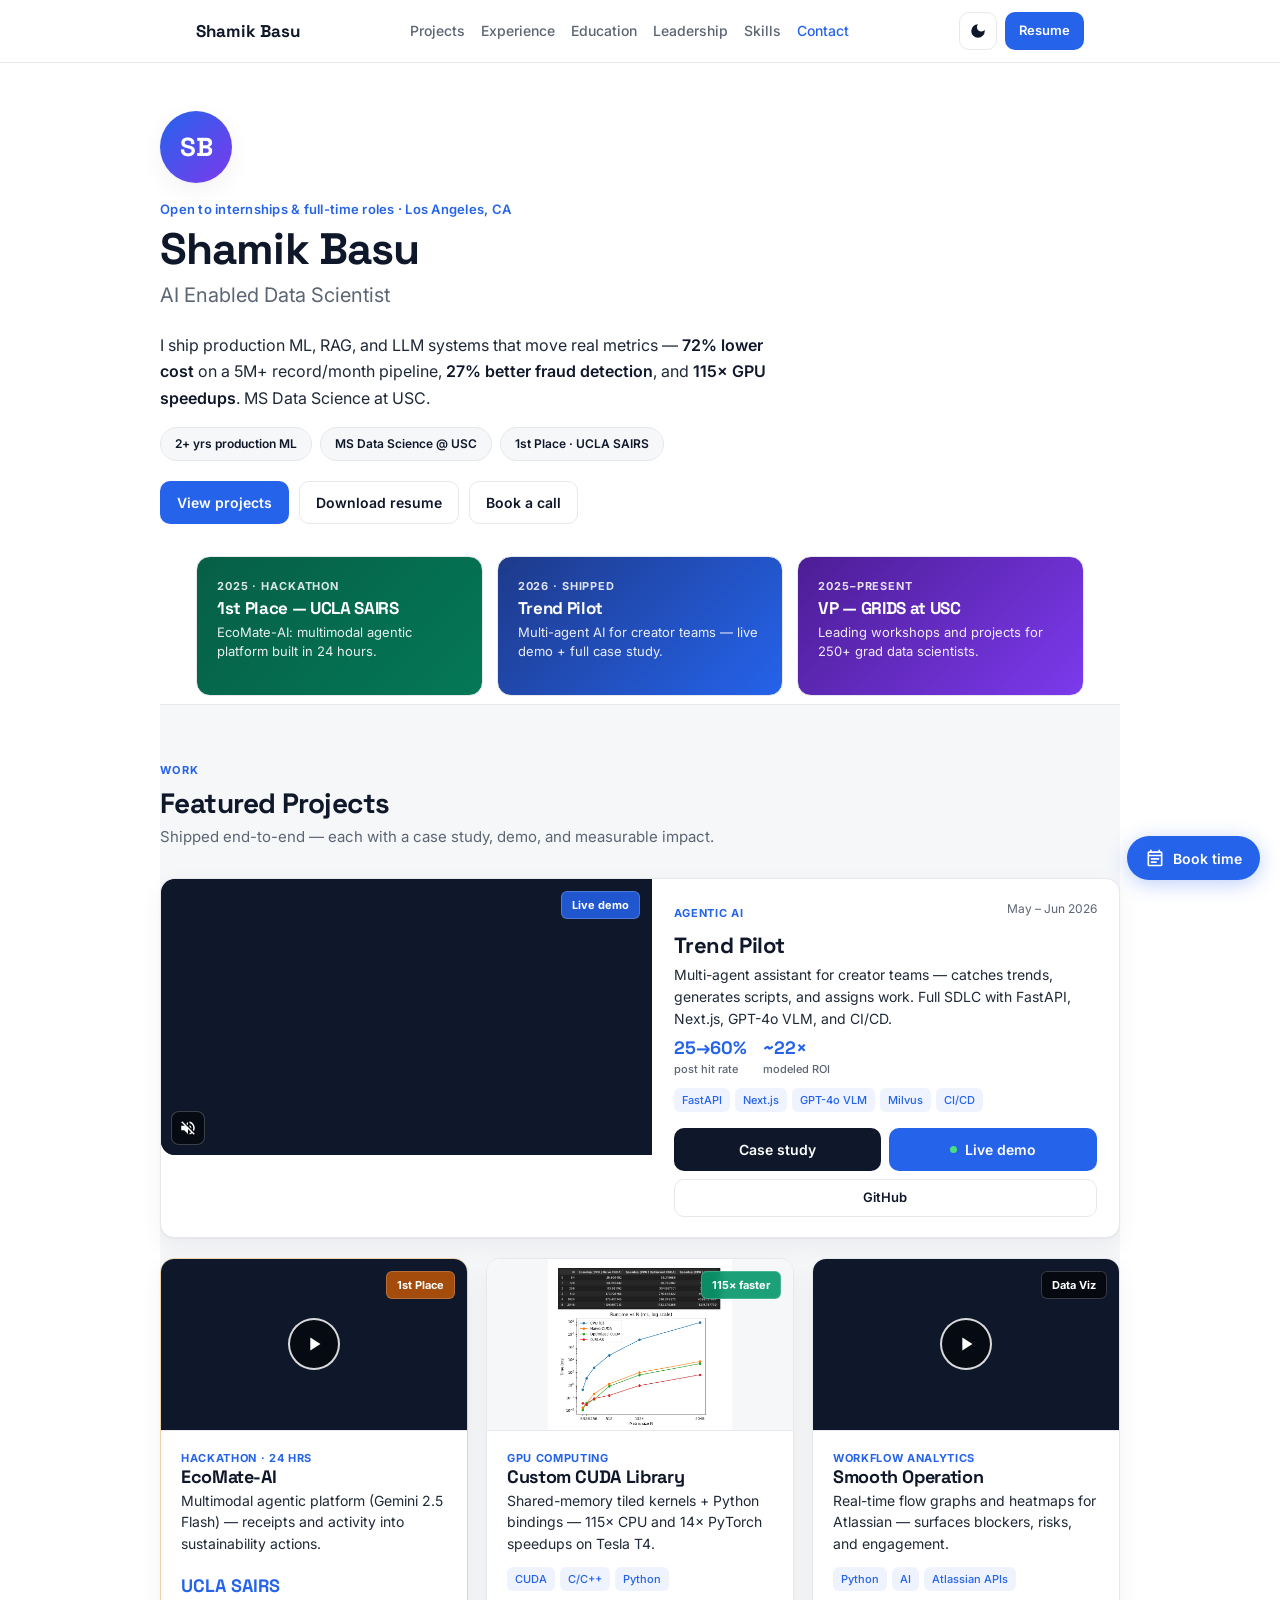
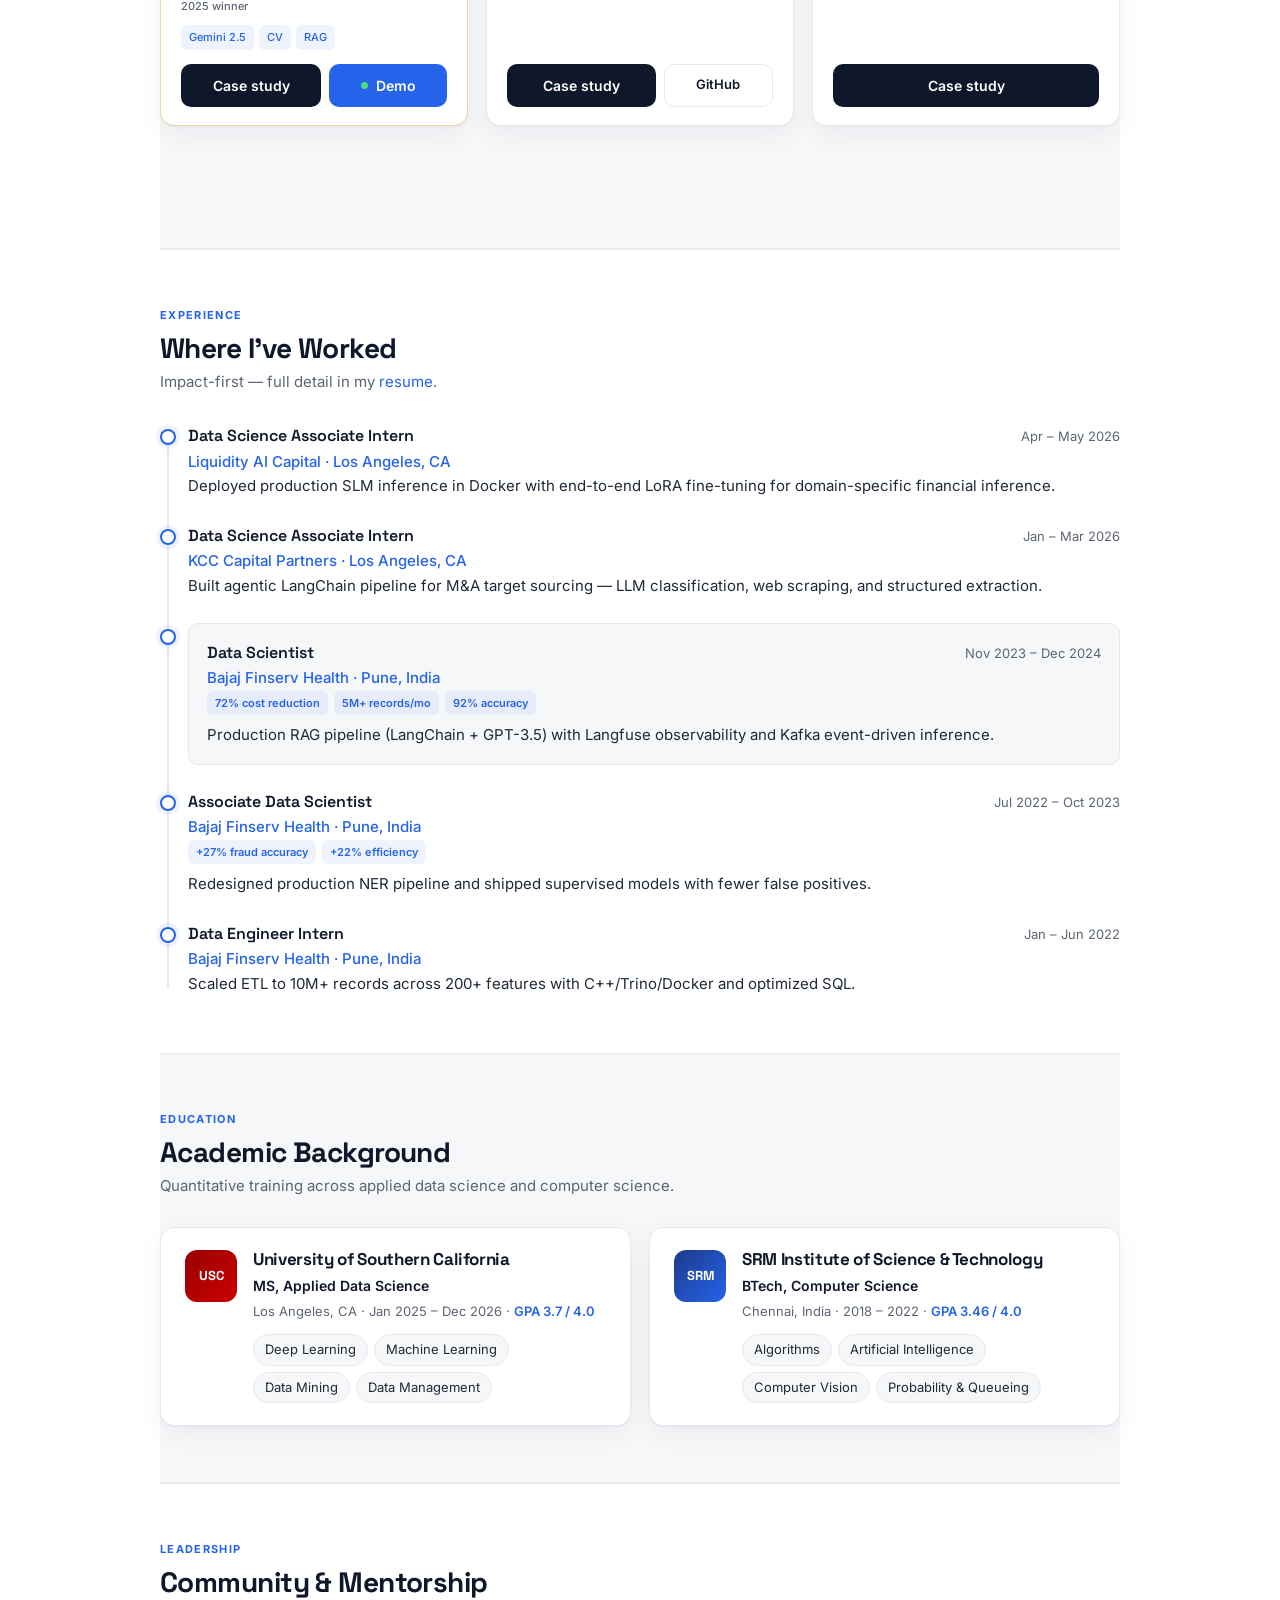
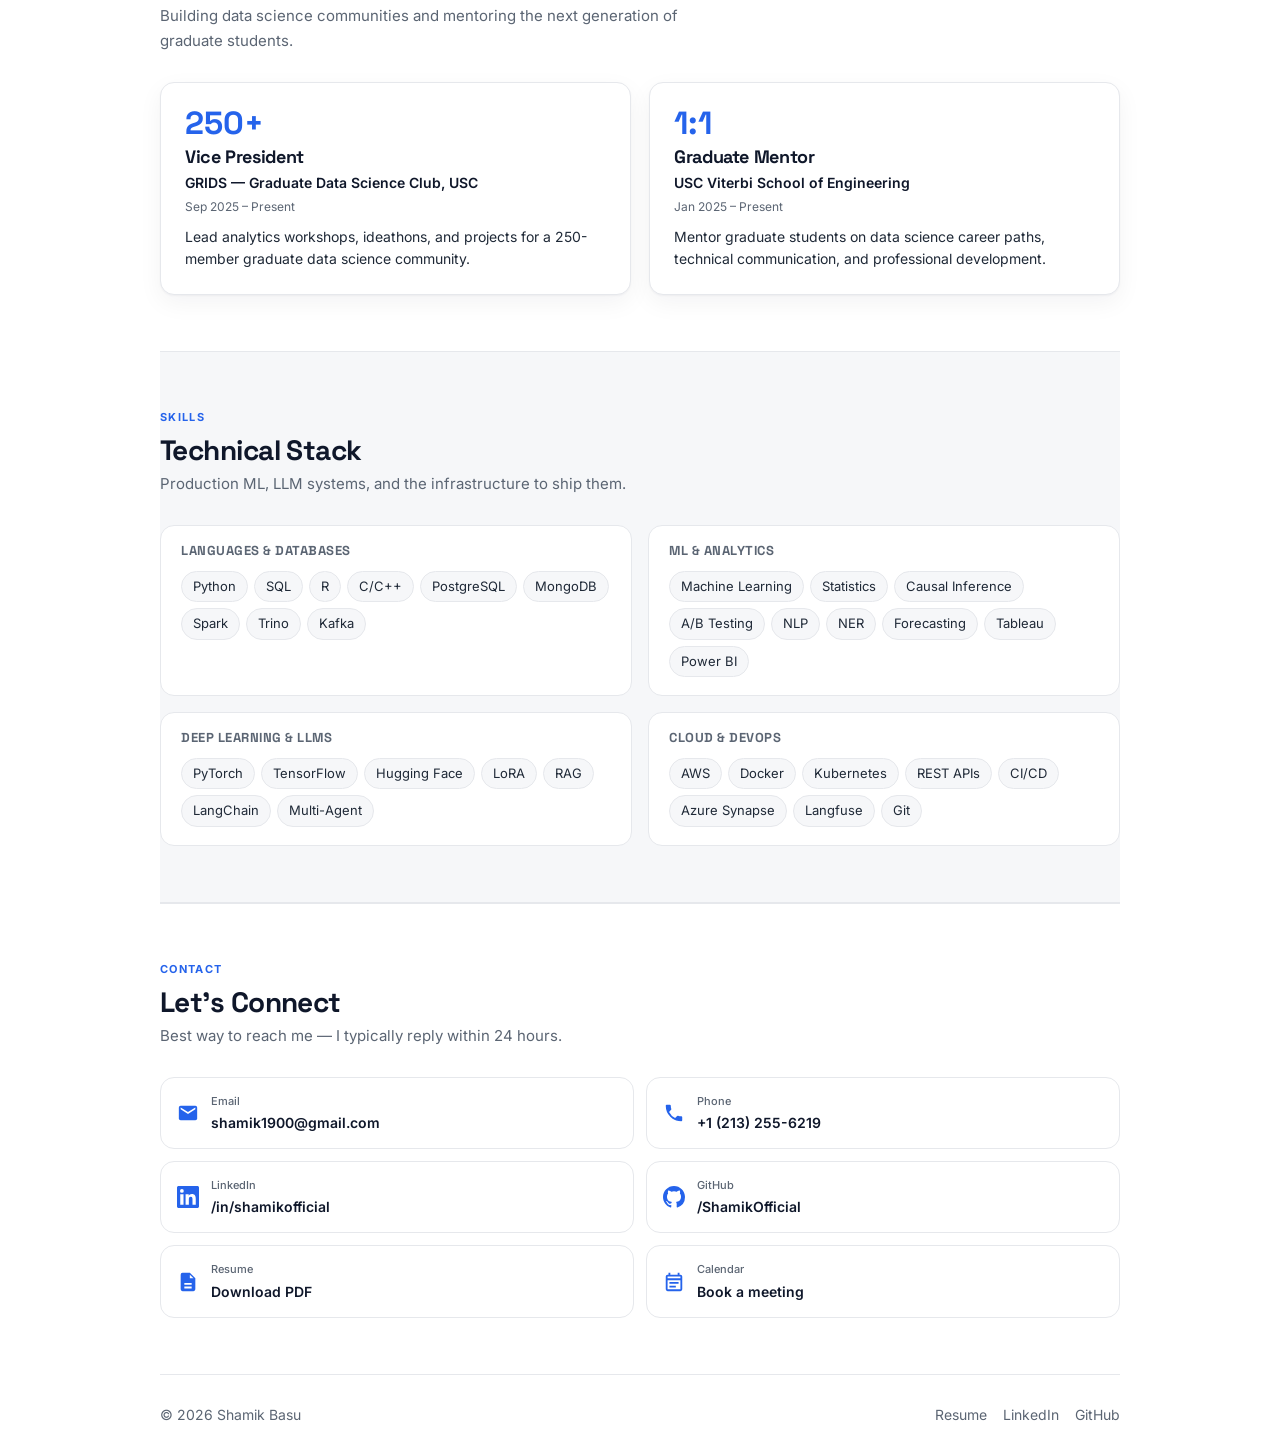
==== commit df306840: "Expand portfolio sections and fix Trend Pilot featured layout. Split education, leadership, and skil" ====
--- a/index.html
+++ b/index.html
@@ -20,7 +20,7 @@
 <link rel="preconnect" href="https://fonts.googleapis.com">
 <link rel="preconnect" href="https://fonts.gstatic.com" crossorigin>
 <link href="https://fonts.googleapis.com/css2?family=Inter:wght@400;500;600&family=Space+Grotesk:wght@500;600;700&display=swap" rel="stylesheet">
-<link rel="stylesheet" href="assets/css/styles.css?v=4">
+<link rel="stylesheet" href="assets/css/styles.css?v=7">
 
 <script type="application/ld+json">
 {
@@ -51,7 +51,9 @@
     <nav class="nav-links" aria-label="Primary">
       <a href="#projects" data-section="projects">Projects</a>
       <a href="#experience" data-section="experience">Experience</a>
-      <a href="#background" data-section="background">Background</a>
+      <a href="#education" data-section="education">Education</a>
+      <a href="#leadership" data-section="leadership">Leadership</a>
+      <a href="#skills" data-section="skills">Skills</a>
       <a href="#contact" data-section="contact">Contact</a>
     </nav>
     <div class="nav-actions">
@@ -67,7 +69,9 @@
   <nav class="mobile-menu" aria-label="Mobile">
     <a href="#projects">Projects</a>
     <a href="#experience">Experience</a>
-    <a href="#background">Background</a>
+    <a href="#education">Education</a>
+    <a href="#leadership">Leadership</a>
+    <a href="#skills">Skills</a>
     <a href="#contact">Contact</a>
     <a href="assets/documents/resume.pdf" target="_blank" rel="noopener">Resume (PDF)</a>
   </nav>
@@ -120,105 +124,103 @@
   </div>
 </section>
 
-<section class="section wrap" id="projects">
-  <p class="section-label">Work</p>
-  <h2 class="section-title">Featured Projects</h2>
-  <p class="section-sub">Each project links to a case study with architecture, demo, and code.</p>
-
-  <div class="project-grid">
-
-    <article class="project-card">
-      <div class="project-media">
-        <video class="project-video" src="assets/video/Trend_Pilot_Intro.mp4" muted loop playsinline autoplay preload="metadata" aria-label="Trend Pilot intro preview"></video>
-        <button type="button" class="video-mute-btn is-muted" aria-label="Unmute video" aria-pressed="true" title="Unmute">
-          <svg class="icon-muted" viewBox="0 0 24 24" fill="currentColor" aria-hidden="true"><path d="M16.5 12A4.5 4.5 0 0014 7.97v2.21l2.45 2.45c.03-.2.05-.41.05-.63zm2.5 0c0 .94-.2 1.82-.54 2.64l1.51 1.51A8.796 8.796 0 0021 12c0-4.28-2.99-7.86-7-8.77v2.06c2.89.86 5 3.54 5 6.71zM4.27 3L3 4.27 7.73 9H3v6h4l5 5v-6.73l4.25 4.25c-.67.52-1.42.93-2.25 1.18v2.06a8.99 8.99 0 003.69-1.81L19.73 21 21 19.73l-9-9L4.27 3zM12 4L9.91 6.09 12 8.18V4z"/></svg>
-          <svg class="icon-unmuted" viewBox="0 0 24 24" fill="currentColor" aria-hidden="true"><path d="M3 9v6h4l5 5V4L7 9H3zm13.5 3A4.5 4.5 0 0014 7.97v8.05c1.48-.73 2.5-2.25 2.5-4.02zM14 3.23v2.06c2.89.86 5 3.54 5 6.71s-2.11 5.85-5 6.71v2.06c4.01-.91 7-4.49 7-8.77s-2.99-7.86-7-8.77z"/></svg>
-        </button>
-        <div class="media-links">
-          <a href="https://github.com/ShamikOfficial/agentic-trend-orchestrator" target="_blank" rel="noopener" aria-label="Trend Pilot on GitHub" title="GitHub">
-            <svg viewBox="0 0 24 24" fill="currentColor" aria-hidden="true"><path d="M12 0C5.37 0 0 5.37 0 12c0 5.31 3.44 9.8 8.2 11.39.6.11.82-.26.82-.58 0-.28-.01-1.02-.02-2-3.34.72-4.04-1.61-4.04-1.61-.55-1.39-1.33-1.76-1.33-1.76-1.09-.74.08-.73.08-.73 1.2.09 1.84 1.24 1.84 1.24 1.07 1.83 2.81 1.3 3.5.99.11-.78.42-1.3.76-1.6-2.67-.3-5.47-1.33-5.47-5.93 0-1.31.47-2.38 1.24-3.22-.13-.3-.54-1.52.12-3.18 0 0 1.01-.32 3.3 1.23a11.5 11.5 0 016 0c2.29-1.55 3.3-1.23 3.3-1.23.66 1.66.25 2.88.12 3.18.77.84 1.23 1.91 1.23 3.22 0 4.61-2.81 5.63-5.49 5.93.43.37.81 1.1.81 2.22 0 1.6-.01 2.9-.01 3.29 0 .32.22.7.83.58A12 12 0 0024 12c0-6.63-5.37-12-12-12z"/></svg>
-          </a>
-        </div>
-      </div>
-      <div class="project-body">
-        <h3>Trend Pilot</h3>
-        <p class="project-date">May 2026 – Jun 2026</p>
-        <p class="tagline">Agentic AI for creator teams — trend detection, script generation, and task assignment. FastAPI + Next.js + GPT-4o VLM, shipped with CI/CD.</p>
-        <div class="tags">
-          <span class="tag">FastAPI</span><span class="tag">Next.js</span><span class="tag">GPT-4o VLM</span><span class="tag">Milvus</span><span class="tag">CI/CD</span>
-        </div>
-        <div class="project-actions">
-          <a href="projects/agentic-trend-orchestrator.html" class="btn btn-case">Case study</a>
-          <a href="https://trendpilot.shamik-basu.com/" class="btn btn-live" target="_blank" rel="noopener"><span class="live-dot" aria-hidden="true"></span>Live demo</a>
-        </div>
-      </div>
-    </article>
-
-    <article class="project-card">
+<section class="section wrap section--soft" id="projects">
+  <div class="section-head reveal">
+    <p class="section-label">Work</p>
+    <h2 class="section-title">Featured Projects</h2>
+    <p class="section-sub">Shipped end-to-end — each with a case study, demo, and measurable impact.</p>
+  </div>
+
+  <!-- Featured hero project -->
+  <article class="project-featured reveal">
+    <div class="project-featured-media">
+      <video class="project-video" src="assets/video/Trend_Pilot_Intro.mp4" muted loop playsinline autoplay preload="metadata" aria-label="Trend Pilot intro preview"></video>
+      <button type="button" class="video-mute-btn is-muted" aria-label="Unmute video" aria-pressed="true" title="Unmute">
+        <svg class="icon-muted" viewBox="0 0 24 24" fill="currentColor" aria-hidden="true"><path d="M16.5 12A4.5 4.5 0 0014 7.97v2.21l2.45 2.45c.03-.2.05-.41.05-.63zm2.5 0c0 .94-.2 1.82-.54 2.64l1.51 1.51A8.796 8.796 0 0021 12c0-4.28-2.99-7.86-7-8.77v2.06c2.89.86 5 3.54 5 6.71zM4.27 3L3 4.27 7.73 9H3v6h4l5 5v-6.73l4.25 4.25c-.67.52-1.42.93-2.25 1.18v2.06a8.99 8.99 0 003.69-1.81L19.73 21 21 19.73l-9-9L4.27 3zM12 4L9.91 6.09 12 8.18V4z"/></svg>
+        <svg class="icon-unmuted" viewBox="0 0 24 24" fill="currentColor" aria-hidden="true"><path d="M3 9v6h4l5 5V4L7 9H3zm13.5 3A4.5 4.5 0 0014 7.97v8.05c1.48-.73 2.5-2.25 2.5-4.02zM14 3.23v2.06c2.89.86 5 3.54 5 6.71s-2.11 5.85-5 6.71v2.06c4.01-.91 7-4.49 7-8.77s-2.99-7.86-7-8.77z"/></svg>
+      </button>
+      <span class="project-badge project-badge--live">Live demo</span>
+    </div>
+    <div class="project-featured-body">
+      <div class="project-meta-row">
+        <span class="project-cat">Agentic AI</span>
+        <span class="project-date">May – Jun 2026</span>
+      </div>
+      <h3>Trend Pilot</h3>
+      <p class="tagline">Multi-agent assistant for creator teams — catches trends, generates scripts, and assigns work. Full SDLC with FastAPI, Next.js, GPT-4o VLM, and CI/CD.</p>
+      <div class="impact-row">
+        <div class="impact-stat"><span class="impact-val">25→60%</span><span class="impact-lbl">post hit rate</span></div>
+        <div class="impact-stat"><span class="impact-val">~22×</span><span class="impact-lbl">modeled ROI</span></div>
+      </div>
+      <div class="tags">
+        <span class="tag">FastAPI</span><span class="tag">Next.js</span><span class="tag">GPT-4o VLM</span><span class="tag">Milvus</span><span class="tag">CI/CD</span>
+      </div>
+      <div class="project-actions">
+        <a href="projects/agentic-trend-orchestrator.html" class="btn btn-case">Case study</a>
+        <a href="https://trendpilot.shamik-basu.com/" class="btn btn-live" target="_blank" rel="noopener"><span class="live-dot" aria-hidden="true"></span>Live demo</a>
+        <a href="https://github.com/ShamikOfficial/agentic-trend-orchestrator" class="btn btn-ghost btn-sm" target="_blank" rel="noopener" aria-label="GitHub">GitHub</a>
+      </div>
+    </div>
+  </article>
+
+  <!-- Bento grid for remaining projects -->
+  <div class="project-bento">
+
+    <article class="project-card project-card--award reveal">
       <div class="project-media">
         <div class="video-embed" data-youtube="tYTzNmGuq_E" data-title="EcoMate-AI walkthrough" role="button" tabindex="0" aria-label="Play EcoMate-AI walkthrough">
           <div class="video-poster" style="background-image:url('https://i.ytimg.com/vi/tYTzNmGuq_E/hqdefault.jpg');">
             <span class="play-badge"><svg width="22" height="22" viewBox="0 0 24 24" fill="#fff" aria-hidden="true"><path d="M8 5v14l11-7z"/></svg></span>
           </div>
         </div>
-        <div class="media-links">
-          <a href="https://github.com/ShamikOfficial/EcoMate-AI" target="_blank" rel="noopener" aria-label="EcoMate-AI on GitHub" title="GitHub">
-            <svg viewBox="0 0 24 24" fill="currentColor" aria-hidden="true"><path d="M12 0C5.37 0 0 5.37 0 12c0 5.31 3.44 9.8 8.2 11.39.6.11.82-.26.82-.58 0-.28-.01-1.02-.02-2-3.34.72-4.04-1.61-4.04-1.61-.55-1.39-1.33-1.76-1.33-1.76-1.09-.74.08-.73.08-.73 1.2.09 1.84 1.24 1.84 1.24 1.07 1.83 2.81 1.3 3.5.99.11-.78.42-1.3.76-1.6-2.67-.3-5.47-1.33-5.47-5.93 0-1.31.47-2.38 1.24-3.22-.13-.3-.54-1.52.12-3.18 0 0 1.01-.32 3.3 1.23a11.5 11.5 0 016 0c2.29-1.55 3.3-1.23 3.3-1.23.66 1.66.25 2.88.12 3.18.77.84 1.23 1.91 1.23 3.22 0 4.61-2.81 5.63-5.49 5.93.43.37.81 1.1.81 2.22 0 1.6-.01 2.9-.01 3.29 0 .32.22.7.83.58A12 12 0 0024 12c0-6.63-5.37-12-12-12z"/></svg>
-          </a>
-        </div>
+        <span class="project-badge project-badge--award">1st Place</span>
       </div>
       <div class="project-body">
-        <span class="project-award">1st Place — UCLA SAIRS Hackathon 2025</span>
+        <span class="project-cat">Hackathon · 24 hrs</span>
         <h3>EcoMate-AI</h3>
-        <p class="project-date">May 2025 – Jun 2025</p>
-        <p class="tagline">Multimodal agentic platform (Gemini 2.5 Flash) turning receipts and activity into sustainability actions — built in 24 hours.</p>
-        <div class="tags">
-          <span class="tag">Gemini 2.5 Flash</span><span class="tag">Python</span><span class="tag">Computer Vision</span><span class="tag">RAG</span>
-        </div>
+        <p class="tagline">Multimodal agentic platform (Gemini 2.5 Flash) — receipts and activity into sustainability actions.</p>
+        <div class="impact-row impact-row--compact">
+          <div class="impact-stat"><span class="impact-val">UCLA SAIRS</span><span class="impact-lbl">2025 winner</span></div>
+        </div>
+        <div class="tags"><span class="tag">Gemini 2.5</span><span class="tag">CV</span><span class="tag">RAG</span></div>
         <div class="project-actions">
           <a href="projects/ecomate-ai.html" class="btn btn-case">Case study</a>
-          <a href="https://ecomateai.streamlit.app/" class="btn btn-live" target="_blank" rel="noopener"><span class="live-dot" aria-hidden="true"></span>Live demo</a>
-        </div>
-      </div>
-    </article>
-
-    <article class="project-card">
+          <a href="https://ecomateai.streamlit.app/" class="btn btn-live" target="_blank" rel="noopener"><span class="live-dot" aria-hidden="true"></span>Demo</a>
+        </div>
+      </div>
+    </article>
+
+    <article class="project-card reveal">
       <div class="project-media">
         <img class="project-video project-video-contain" src="assets/images/CUDA%20Analysis.png" alt="CUDA benchmark analysis chart" loading="lazy" width="640" height="360">
-        <div class="media-links">
-          <a href="https://github.com/ShamikOfficial/CUDA-Accelerated-Python-Library" target="_blank" rel="noopener" aria-label="CUDA library on GitHub" title="GitHub">
-            <svg viewBox="0 0 24 24" fill="currentColor" aria-hidden="true"><path d="M12 0C5.37 0 0 5.37 0 12c0 5.31 3.44 9.8 8.2 11.39.6.11.82-.26.82-.58 0-.28-.01-1.02-.02-2-3.34.72-4.04-1.61-4.04-1.61-.55-1.39-1.33-1.76-1.33-1.76-1.09-.74.08-.73.08-.73 1.2.09 1.84 1.24 1.84 1.24 1.07 1.83 2.81 1.3 3.5.99.11-.78.42-1.3.76-1.6-2.67-.3-5.47-1.33-5.47-5.93 0-1.31.47-2.38 1.24-3.22-.13-.3-.54-1.52.12-3.18 0 0 1.01-.32 3.3 1.23a11.5 11.5 0 016 0c2.29-1.55 3.3-1.23 3.3-1.23.66 1.66.25 2.88.12 3.18.77.84 1.23 1.91 1.23 3.22 0 4.61-2.81 5.63-5.49 5.93.43.37.81 1.1.81 2.22 0 1.6-.01 2.9-.01 3.29 0 .32.22.7.83.58A12 12 0 0024 12c0-6.63-5.37-12-12-12z"/></svg>
-          </a>
-        </div>
+        <span class="project-badge project-badge--perf">115× faster</span>
       </div>
       <div class="project-body">
-        <h3>Custom CUDA Library for CNN Pre-Processing</h3>
-        <p class="project-date">Jan 2026 – Feb 2026</p>
-        <p class="tagline">Open-source CUDA library — shared-memory tiled kernels and Python bindings delivering 115× CPU and 14× PyTorch speedups.</p>
-        <div class="tags">
-          <span class="tag">CUDA</span><span class="tag">C/C++</span><span class="tag">Python</span><span class="tag">GPU Computing</span>
-        </div>
+        <span class="project-cat">GPU Computing</span>
+        <h3>Custom CUDA Library</h3>
+        <p class="tagline">Shared-memory tiled kernels + Python bindings — 115× CPU and 14× PyTorch speedups on Tesla T4.</p>
+        <div class="tags"><span class="tag">CUDA</span><span class="tag">C/C++</span><span class="tag">Python</span></div>
         <div class="project-actions">
           <a href="projects/custom-cuda-library.html" class="btn btn-case">Case study</a>
-        </div>
-      </div>
-    </article>
-
-    <article class="project-card">
+          <a href="https://github.com/ShamikOfficial/CUDA-Accelerated-Python-Library" class="btn btn-ghost btn-sm" target="_blank" rel="noopener">GitHub</a>
+        </div>
+      </div>
+    </article>
+
+    <article class="project-card reveal">
       <div class="project-media">
         <div class="video-embed" data-youtube="P2oTHZWDBxU" data-title="Smooth Operation walkthrough" role="button" tabindex="0" aria-label="Play Smooth Operation walkthrough">
           <div class="video-poster" style="background-image:url('https://i.ytimg.com/vi/P2oTHZWDBxU/hqdefault.jpg');">
             <span class="play-badge"><svg width="22" height="22" viewBox="0 0 24 24" fill="#fff" aria-hidden="true"><path d="M8 5v14l11-7z"/></svg></span>
           </div>
         </div>
+        <span class="project-badge">Data Viz</span>
       </div>
       <div class="project-body">
+        <span class="project-cat">Workflow Analytics</span>
         <h3>Smooth Operation</h3>
-        <p class="project-date">2025</p>
-        <p class="tagline">Real-time flow graphs and heatmaps for Atlassian workflows — surfaces blockers, risks, and engagement patterns.</p>
-        <div class="tags">
-          <span class="tag">Python</span><span class="tag">AI</span><span class="tag">Data Visualization</span>
-        </div>
+        <p class="tagline">Real-time flow graphs and heatmaps for Atlassian — surfaces blockers, risks, and engagement.</p>
+        <div class="tags"><span class="tag">Python</span><span class="tag">AI</span><span class="tag">Atlassian APIs</span></div>
         <div class="project-actions">
           <a href="projects/smooth-operation.html" class="btn btn-case">Case study</a>
         </div>
@@ -226,118 +228,195 @@
     </article>
 
   </div>
-  <p class="section-footer-link"><a href="https://github.com/ShamikOfficial" target="_blank" rel="noopener" class="link-arrow">More on GitHub</a></p>
+  <p class="section-footer-link reveal"><a href="https://github.com/ShamikOfficial" target="_blank" rel="noopener" class="link-arrow">More on GitHub</a></p>
 </section>
 
 <section class="section wrap" id="experience">
-  <p class="section-label">Experience</p>
-  <h2 class="section-title">Where I've Worked</h2>
-  <p class="section-sub">Impact-first summary — full detail in my <a href="assets/documents/resume.pdf" target="_blank" rel="noopener">resume</a>.</p>
-
-  <div class="timeline">
-    <div class="exp-item">
-      <div class="exp-head">
-        <span class="exp-role">Data Science Associate Intern</span>
-        <span class="exp-dates">Apr – May 2026</span>
-      </div>
-      <p class="exp-company">Liquidity AI Capital · Los Angeles, CA</p>
-      <p>Deployed production SLM inference in Docker with end-to-end LoRA fine-tuning for domain-specific financial inference.</p>
-    </div>
-
-    <div class="exp-item">
-      <div class="exp-head">
-        <span class="exp-role">Data Science Associate Intern</span>
-        <span class="exp-dates">Jan – Mar 2026</span>
-      </div>
-      <p class="exp-company">KCC Capital Partners · Los Angeles, CA</p>
-      <p>Built agentic LangChain pipeline for M&amp;A target sourcing — LLM classification, web scraping, and structured extraction.</p>
-    </div>
-
-    <div class="exp-item">
-      <div class="exp-head">
-        <span class="exp-role">Data Scientist</span>
-        <span class="exp-dates">Nov 2023 – Dec 2024</span>
-      </div>
-      <p class="exp-company">Bajaj Finserv Health · Pune, India</p>
-      <div class="exp-metrics">
-        <span class="metric-chip">72% cost reduction</span>
-        <span class="metric-chip">5M+ records/mo</span>
-        <span class="metric-chip">92% accuracy</span>
-      </div>
-      <p>Production RAG pipeline (LangChain + GPT-3.5) with Langfuse observability and Kafka event-driven inference.</p>
-    </div>
-
-    <div class="exp-item">
-      <div class="exp-head">
-        <span class="exp-role">Associate Data Scientist</span>
-        <span class="exp-dates">Jul 2022 – Oct 2023</span>
-      </div>
-      <p class="exp-company">Bajaj Finserv Health · Pune, India</p>
-      <div class="exp-metrics">
-        <span class="metric-chip">+27% fraud accuracy</span>
-        <span class="metric-chip">+22% efficiency</span>
-      </div>
-      <p>Redesigned production NER pipeline and shipped supervised models with fewer false positives.</p>
-    </div>
-
-    <div class="exp-item">
-      <div class="exp-head">
-        <span class="exp-role">Data Engineer Intern</span>
-        <span class="exp-dates">Jan – Jun 2022</span>
-      </div>
-      <p class="exp-company">Bajaj Finserv Health · Pune, India</p>
-      <p>Scaled ETL to 10M+ records across 200+ features with C++/Trino/Docker and optimized SQL.</p>
-    </div>
-  </div>
-</section>
-
-<section class="section wrap" id="background">
-  <p class="section-label">Background</p>
-  <h2 class="section-title">Education, Skills &amp; Leadership</h2>
-
-  <div class="cards">
-    <div class="info-card">
-      <h3>University of Southern California</h3>
-      <p class="muted">MS, Applied Data Science · Los Angeles, CA</p>
-      <p class="muted">Jan 2025 – Dec 2026 · <span class="gpa">GPA 3.7</span></p>
-    </div>
-    <div class="info-card">
-      <h3>SRM Institute of Science &amp; Technology</h3>
-      <p class="muted">BTech, Computer Science · Chennai, India</p>
-      <p class="muted">2018 – 2022 · <span class="gpa">GPA 3.46</span></p>
-    </div>
-    <div class="info-card">
-      <h3>Vice President — GRIDS at USC</h3>
-      <p class="muted">Sep 2025 – Present</p>
-      <p class="muted">Workshops, ideathons, and projects for 250+ graduate data scientists.</p>
-    </div>
-    <div class="info-card">
-      <h3>Graduate Mentor — USC Viterbi</h3>
-      <p class="muted">Jan 2025 – Present</p>
-      <p class="muted">Career paths, technical communication, and professional development.</p>
-    </div>
-  </div>
-
-  <div class="skills skills--compact">
-    <div class="skill-group">
-      <h3>Core</h3>
+  <div class="section-head reveal">
+    <p class="section-label">Experience</p>
+    <h2 class="section-title">Where I've Worked</h2>
+    <p class="section-sub">Impact-first — full detail in my <a href="assets/documents/resume.pdf" target="_blank" rel="noopener">resume</a>.</p>
+  </div>
+
+  <div class="timeline timeline--visual">
+    <div class="exp-item reveal">
+      <div class="exp-marker" aria-hidden="true"></div>
+      <div class="exp-content">
+        <div class="exp-head">
+          <span class="exp-role">Data Science Associate Intern</span>
+          <span class="exp-dates">Apr – May 2026</span>
+        </div>
+        <p class="exp-company">Liquidity AI Capital · Los Angeles, CA</p>
+        <p>Deployed production SLM inference in Docker with end-to-end LoRA fine-tuning for domain-specific financial inference.</p>
+      </div>
+    </div>
+
+    <div class="exp-item reveal">
+      <div class="exp-marker" aria-hidden="true"></div>
+      <div class="exp-content">
+        <div class="exp-head">
+          <span class="exp-role">Data Science Associate Intern</span>
+          <span class="exp-dates">Jan – Mar 2026</span>
+        </div>
+        <p class="exp-company">KCC Capital Partners · Los Angeles, CA</p>
+        <p>Built agentic LangChain pipeline for M&amp;A target sourcing — LLM classification, web scraping, and structured extraction.</p>
+      </div>
+    </div>
+
+    <div class="exp-item exp-item--highlight reveal">
+      <div class="exp-marker" aria-hidden="true"></div>
+      <div class="exp-content">
+        <div class="exp-head">
+          <span class="exp-role">Data Scientist</span>
+          <span class="exp-dates">Nov 2023 – Dec 2024</span>
+        </div>
+        <p class="exp-company">Bajaj Finserv Health · Pune, India</p>
+        <div class="exp-metrics">
+          <span class="metric-chip">72% cost reduction</span>
+          <span class="metric-chip">5M+ records/mo</span>
+          <span class="metric-chip">92% accuracy</span>
+        </div>
+        <p>Production RAG pipeline (LangChain + GPT-3.5) with Langfuse observability and Kafka event-driven inference.</p>
+      </div>
+    </div>
+
+    <div class="exp-item reveal">
+      <div class="exp-marker" aria-hidden="true"></div>
+      <div class="exp-content">
+        <div class="exp-head">
+          <span class="exp-role">Associate Data Scientist</span>
+          <span class="exp-dates">Jul 2022 – Oct 2023</span>
+        </div>
+        <p class="exp-company">Bajaj Finserv Health · Pune, India</p>
+        <div class="exp-metrics">
+          <span class="metric-chip">+27% fraud accuracy</span>
+          <span class="metric-chip">+22% efficiency</span>
+        </div>
+        <p>Redesigned production NER pipeline and shipped supervised models with fewer false positives.</p>
+      </div>
+    </div>
+
+    <div class="exp-item reveal">
+      <div class="exp-marker" aria-hidden="true"></div>
+      <div class="exp-content">
+        <div class="exp-head">
+          <span class="exp-role">Data Engineer Intern</span>
+          <span class="exp-dates">Jan – Jun 2022</span>
+        </div>
+        <p class="exp-company">Bajaj Finserv Health · Pune, India</p>
+        <p>Scaled ETL to 10M+ records across 200+ features with C++/Trino/Docker and optimized SQL.</p>
+      </div>
+    </div>
+  </div>
+</section>
+
+<section class="section wrap section--soft" id="education">
+  <div class="section-head reveal">
+    <p class="section-label">Education</p>
+    <h2 class="section-title">Academic Background</h2>
+    <p class="section-sub">Quantitative training across applied data science and computer science.</p>
+  </div>
+
+  <div class="edu-grid">
+    <article class="edu-card reveal">
+      <div class="edu-icon" aria-hidden="true">USC</div>
+      <div class="edu-body">
+        <h3>University of Southern California</h3>
+        <p class="edu-degree">MS, Applied Data Science</p>
+        <p class="edu-meta">Los Angeles, CA · Jan 2025 – Dec 2026 · <span class="gpa">GPA 3.7 / 4.0</span></p>
+        <div class="skill-pills edu-coursework">
+          <span class="skill-pill">Deep Learning</span>
+          <span class="skill-pill">Machine Learning</span>
+          <span class="skill-pill">Data Mining</span>
+          <span class="skill-pill">Data Management</span>
+        </div>
+      </div>
+    </article>
+
+    <article class="edu-card reveal">
+      <div class="edu-icon edu-icon--alt" aria-hidden="true">SRM</div>
+      <div class="edu-body">
+        <h3>SRM Institute of Science &amp; Technology</h3>
+        <p class="edu-degree">BTech, Computer Science</p>
+        <p class="edu-meta">Chennai, India · 2018 – 2022 · <span class="gpa">GPA 3.46 / 4.0</span></p>
+        <div class="skill-pills edu-coursework">
+          <span class="skill-pill">Algorithms</span>
+          <span class="skill-pill">Artificial Intelligence</span>
+          <span class="skill-pill">Computer Vision</span>
+          <span class="skill-pill">Probability &amp; Queueing</span>
+        </div>
+      </div>
+    </article>
+  </div>
+</section>
+
+<section class="section wrap" id="leadership">
+  <div class="section-head reveal">
+    <p class="section-label">Leadership</p>
+    <h2 class="section-title">Community &amp; Mentorship</h2>
+    <p class="section-sub">Building data science communities and mentoring the next generation of graduate students.</p>
+  </div>
+
+  <div class="leadership-grid">
+    <article class="lead-card reveal">
+      <div class="lead-stat">250+</div>
+      <h3>Vice President</h3>
+      <p class="lead-org">GRIDS — Graduate Data Science Club, USC</p>
+      <p class="lead-dates">Sep 2025 – Present</p>
+      <p class="lead-desc">Lead analytics workshops, ideathons, and projects for a 250-member graduate data science community.</p>
+    </article>
+
+    <article class="lead-card reveal">
+      <div class="lead-stat">1:1</div>
+      <h3>Graduate Mentor</h3>
+      <p class="lead-org">USC Viterbi School of Engineering</p>
+      <p class="lead-dates">Jan 2025 – Present</p>
+      <p class="lead-desc">Mentor graduate students on data science career paths, technical communication, and professional development.</p>
+    </article>
+  </div>
+</section>
+
+<section class="section wrap section--soft" id="skills">
+  <div class="section-head reveal">
+    <p class="section-label">Skills</p>
+    <h2 class="section-title">Technical Stack</h2>
+    <p class="section-sub">Production ML, LLM systems, and the infrastructure to ship them.</p>
+  </div>
+
+  <div class="skills-grid">
+    <div class="skill-card reveal">
+      <h3>Languages &amp; Databases</h3>
       <div class="skill-pills">
-        <span class="skill-pill">Python</span><span class="skill-pill">SQL</span><span class="skill-pill">PyTorch</span><span class="skill-pill">RAG</span><span class="skill-pill">LangChain</span><span class="skill-pill">Multi-Agent</span><span class="skill-pill">Statistics</span><span class="skill-pill">A/B Testing</span>
-      </div>
-    </div>
-    <div class="skill-group">
-      <h3>Production</h3>
+        <span class="skill-pill">Python</span><span class="skill-pill">SQL</span><span class="skill-pill">R</span><span class="skill-pill">C/C++</span><span class="skill-pill">PostgreSQL</span><span class="skill-pill">MongoDB</span><span class="skill-pill">Spark</span><span class="skill-pill">Trino</span><span class="skill-pill">Kafka</span>
+      </div>
+    </div>
+    <div class="skill-card reveal">
+      <h3>ML &amp; Analytics</h3>
       <div class="skill-pills">
-        <span class="skill-pill">Docker</span><span class="skill-pill">Kafka</span><span class="skill-pill">AWS</span><span class="skill-pill">CI/CD</span><span class="skill-pill">REST APIs</span><span class="skill-pill">Spark</span><span class="skill-pill">CUDA</span><span class="skill-pill">Git</span>
+        <span class="skill-pill">Machine Learning</span><span class="skill-pill">Statistics</span><span class="skill-pill">Causal Inference</span><span class="skill-pill">A/B Testing</span><span class="skill-pill">NLP</span><span class="skill-pill">NER</span><span class="skill-pill">Forecasting</span><span class="skill-pill">Tableau</span><span class="skill-pill">Power BI</span>
+      </div>
+    </div>
+    <div class="skill-card reveal">
+      <h3>Deep Learning &amp; LLMs</h3>
+      <div class="skill-pills">
+        <span class="skill-pill">PyTorch</span><span class="skill-pill">TensorFlow</span><span class="skill-pill">Hugging Face</span><span class="skill-pill">LoRA</span><span class="skill-pill">RAG</span><span class="skill-pill">LangChain</span><span class="skill-pill">Multi-Agent</span>
+      </div>
+    </div>
+    <div class="skill-card reveal">
+      <h3>Cloud &amp; DevOps</h3>
+      <div class="skill-pills">
+        <span class="skill-pill">AWS</span><span class="skill-pill">Docker</span><span class="skill-pill">Kubernetes</span><span class="skill-pill">REST APIs</span><span class="skill-pill">CI/CD</span><span class="skill-pill">Azure Synapse</span><span class="skill-pill">Langfuse</span><span class="skill-pill">Git</span>
       </div>
     </div>
   </div>
 </section>
 
 <section class="section wrap" id="contact">
-  <p class="section-label">Contact</p>
-  <h2 class="section-title">Let's Connect</h2>
-  <p class="section-sub">Best way to reach me — I typically reply within 24 hours.</p>
+  <div class="section-head reveal">
+    <p class="section-label">Contact</p>
+    <h2 class="section-title">Let's Connect</h2>
+    <p class="section-sub">Best way to reach me — I typically reply within 24 hours.</p>
+  </div>
 
   <div class="contact-grid">
     <a class="contact-card" href="mailto:shamik1900@gmail.com">
@@ -396,6 +475,6 @@
   <span>Book time</span>
 </button>
 
-<script src="assets/js/script.js?v=4"></script>
+<script src="assets/js/script.js?v=5"></script>
 </body>
 </html>
--- a/assets/css/styles.css
+++ b/assets/css/styles.css
@@ -1,4 +1,4 @@
-/* Shamik Basu — Portfolio (v4) */
+/* Shamik Basu — Portfolio (v5) */
 
 :root {
   --bg: #ffffff;
@@ -89,7 +89,7 @@
 }
 .nav-brand { font-family: var(--font-head); font-weight: 700; font-size: 17px; color: var(--heading); white-space: nowrap; }
 .nav-brand:hover { text-decoration: none; }
-.nav-links { display: flex; align-items: center; gap: 20px; }
+.nav-links { display: flex; align-items: center; gap: 16px; flex-wrap: wrap; }
 .nav-links a {
   color: var(--text-muted); font-size: 14px; font-weight: 500;
   transition: color 0.15s ease;
@@ -122,6 +122,11 @@
 
 /* ===== Sections ===== */
 .section { padding: 56px 0; border-top: 1px solid var(--border); }
+.section--soft {
+  background: var(--bg-soft);
+  border-top: 1px solid var(--border);
+  border-bottom: 1px solid var(--border);
+}
 .section-label {
   text-transform: uppercase; letter-spacing: 0.12em; font-size: 11px; font-weight: 700;
   color: var(--accent); margin: 0 0 8px;
@@ -180,8 +185,109 @@
 .highlight-card h3 { color: #fff; font-size: 17px; margin: 0; }
 .highlight-card p { margin: 0; font-size: 13px; opacity: 0.9; line-height: 1.5; }
 
-/* ===== Project cards ===== */
-.project-grid { display: grid; grid-template-columns: repeat(2, 1fr); gap: 20px; }
+/* ===== Scroll reveal ===== */
+.reveal {
+  opacity: 0;
+  transform: translateY(18px);
+  transition: opacity 0.55s ease, transform 0.55s ease;
+}
+.reveal.is-visible {
+  opacity: 1;
+  transform: translateY(0);
+}
+
+/* ===== Project featured + bento ===== */
+.project-featured {
+  display: grid;
+  grid-template-columns: 1fr 1fr;
+  gap: 0;
+  align-items: start;
+  background: var(--card);
+  border: 1px solid var(--border);
+  border-radius: var(--radius);
+  overflow: hidden;
+  box-shadow: var(--shadow);
+  margin-bottom: 20px;
+  transition: border-color 0.2s ease, box-shadow 0.2s ease;
+}
+.project-featured:hover {
+  border-color: color-mix(in srgb, var(--accent) 35%, var(--border));
+  box-shadow: 0 4px 32px rgba(37, 99, 235, 0.08);
+}
+.project-featured-media {
+  position: relative;
+  width: 100%;
+  aspect-ratio: 16 / 9;
+  background: #0f172a;
+  overflow: hidden;
+  border-radius: var(--radius) 0 0 var(--radius);
+}
+.project-featured-media .project-video {
+  position: absolute;
+  inset: 0;
+  width: 100%;
+  height: 100%;
+  object-fit: contain;
+  display: block;
+  background: #0f172a;
+}
+.project-featured-body {
+  padding: 20px 22px;
+  display: flex;
+  flex-direction: column;
+  gap: 0;
+  min-width: 0;
+  box-sizing: border-box;
+}
+.project-featured-body h3 { font-size: 22px; margin: 0 0 6px; }
+.project-featured-body .tagline { margin: 0 0 8px; font-size: 14px; line-height: 1.55; color: var(--text); }
+.project-featured-body .impact-row { margin: 0 0 10px; }
+.project-featured-body .tags { margin-bottom: 12px; }
+.project-meta-row {
+  display: flex; align-items: center; justify-content: space-between; gap: 12px;
+  margin-bottom: 6px;
+}
+.project-cat {
+  font-size: 11px; font-weight: 700; letter-spacing: 0.06em; text-transform: uppercase;
+  color: var(--accent);
+}
+.project-badge {
+  position: absolute; top: 12px; right: 12px; z-index: 3;
+  font-size: 11px; font-weight: 700; padding: 4px 10px; border-radius: 6px;
+  background: rgba(0,0,0,0.6); color: #fff; border: 1px solid rgba(255,255,255,0.2);
+  backdrop-filter: blur(4px);
+}
+.project-badge--live { background: rgba(37, 99, 235, 0.85); }
+.project-badge--award { background: rgba(180, 83, 9, 0.9); }
+.project-badge--perf { background: rgba(5, 150, 105, 0.9); }
+
+.impact-row {
+  display: flex; gap: 16px; margin: 12px 0 14px;
+}
+.impact-row--compact { margin: 8px 0 10px; }
+.impact-stat { display: flex; flex-direction: column; gap: 1px; }
+.impact-val {
+  font-family: var(--font-head); font-weight: 700; font-size: 18px; color: var(--accent); line-height: 1.2;
+}
+.impact-lbl { font-size: 11px; color: var(--text-muted); font-weight: 500; }
+
+.project-bento {
+  display: grid;
+  grid-template-columns: repeat(3, 1fr);
+  gap: 18px;
+}
+.project-bento .project-card {
+  transition: transform 0.2s ease, border-color 0.2s ease, box-shadow 0.2s ease;
+}
+.project-bento .project-card:hover {
+  transform: translateY(-4px);
+  box-shadow: 0 12px 32px rgba(15, 23, 42, 0.1);
+}
+.project-bento .project-card--award {
+  border-color: color-mix(in srgb, #f59e0b 30%, var(--border));
+}
+
+/* ===== Project cards (shared) ===== */
 .project-card {
   background: var(--card); border: 1px solid var(--border); border-radius: var(--radius);
   overflow: hidden; box-shadow: var(--shadow); display: flex; flex-direction: column;
@@ -244,8 +350,21 @@
 .media-links a:hover { background: var(--accent); text-decoration: none; }
 .media-links svg { width: 18px; height: 18px; }
 
-.project-actions { margin-top: auto; display: flex; gap: 8px; }
-.project-actions .btn { flex: 1; }
+.project-actions { margin-top: auto; display: flex; flex-wrap: wrap; gap: 8px; }
+.project-actions .btn { flex: 1 1 auto; min-width: 0; }
+
+/* Featured project: wrap buttons cleanly on narrow side panels */
+.project-featured .project-actions {
+  padding-top: 4px;
+}
+.project-featured .project-actions .btn-case,
+.project-featured .project-actions .btn-live {
+  flex: 1 1 calc(50% - 4px);
+  min-width: 128px;
+}
+.project-featured .project-actions .btn-ghost {
+  flex: 1 1 100%;
+}
 .btn-case { background: var(--heading); color: var(--bg); }
 .btn-case:hover { filter: brightness(1.12); }
 .btn-live { background: var(--accent); color: #fff; }
@@ -254,10 +373,29 @@
   width: 7px; height: 7px; border-radius: 50%; background: #4ade80;
 }
 
-/* ===== Experience ===== */
-.timeline { display: flex; flex-direction: column; }
-.exp-item { padding: 16px 0; border-bottom: 1px solid var(--border); }
-.exp-item:last-child { border-bottom: none; }
+/* ===== Experience timeline ===== */
+.timeline--visual { position: relative; padding-left: 28px; }
+.timeline--visual::before {
+  content: '';
+  position: absolute; left: 7px; top: 8px; bottom: 8px;
+  width: 2px; background: var(--border); border-radius: 2px;
+}
+.timeline--visual .exp-item {
+  position: relative; display: flex; gap: 16px;
+  padding: 0 0 24px; border-bottom: none;
+}
+.timeline--visual .exp-item:last-child { padding-bottom: 0; }
+.exp-marker {
+  position: absolute; left: -28px; top: 6px;
+  width: 16px; height: 16px; border-radius: 50%;
+  background: var(--card); border: 2px solid var(--accent);
+  box-shadow: 0 0 0 4px var(--accent-soft);
+}
+.exp-item--highlight .exp-content {
+  background: var(--bg-soft); border: 1px solid var(--border);
+  border-radius: var(--radius-sm); padding: 16px 18px;
+}
+.exp-content { flex: 1; min-width: 0; }
 .exp-head { display: flex; flex-wrap: wrap; justify-content: space-between; gap: 4px 16px; align-items: baseline; }
 .exp-role { font-family: var(--font-head); font-weight: 600; font-size: 16px; color: var(--heading); }
 .exp-dates { font-size: 13px; color: var(--text-muted); white-space: nowrap; }
@@ -269,8 +407,60 @@
   background: var(--accent-soft); border-radius: 6px; padding: 3px 8px;
 }
 
-/* ===== Cards & skills ===== */
-.cards { display: grid; grid-template-columns: repeat(2, 1fr); gap: 14px; margin-bottom: 28px; }
+/* ===== Education ===== */
+.edu-grid { display: grid; grid-template-columns: repeat(2, 1fr); gap: 18px; }
+.edu-card {
+  display: flex; gap: 16px; align-items: flex-start;
+  background: var(--card); border: 1px solid var(--border); border-radius: var(--radius);
+  padding: 22px 24px; box-shadow: var(--shadow);
+  transition: border-color 0.15s ease, transform 0.15s ease;
+}
+.edu-card:hover { border-color: color-mix(in srgb, var(--accent) 30%, var(--border)); transform: translateY(-2px); }
+.edu-icon {
+  flex-shrink: 0; width: 52px; height: 52px; border-radius: 12px;
+  display: flex; align-items: center; justify-content: center;
+  font-family: var(--font-head); font-weight: 700; font-size: 13px; color: #fff;
+  background: linear-gradient(135deg, #990000, #cc0000);
+}
+.edu-icon--alt { background: linear-gradient(135deg, #1e3a8a, #2563eb); }
+.edu-body { flex: 1; min-width: 0; }
+.edu-body h3 { font-size: 17px; margin: 0 0 4px; }
+.edu-degree { font-size: 14px; font-weight: 600; color: var(--heading); margin: 0 0 4px; }
+.edu-meta { font-size: 13px; color: var(--text-muted); margin: 0 0 12px; }
+.edu-coursework { margin-top: 0; }
+.edu-body .gpa { color: var(--accent); font-weight: 600; }
+
+/* ===== Leadership ===== */
+.leadership-grid { display: grid; grid-template-columns: repeat(2, 1fr); gap: 18px; }
+.lead-card {
+  background: var(--card); border: 1px solid var(--border); border-radius: var(--radius);
+  padding: 24px; box-shadow: var(--shadow);
+  transition: border-color 0.15s ease, transform 0.15s ease;
+}
+.lead-card:hover { border-color: color-mix(in srgb, var(--accent) 30%, var(--border)); transform: translateY(-2px); }
+.lead-stat {
+  font-family: var(--font-head); font-weight: 700; font-size: 32px;
+  color: var(--accent); line-height: 1; margin-bottom: 8px;
+}
+.lead-card h3 { font-size: 18px; margin: 0 0 4px; }
+.lead-org { font-size: 14px; font-weight: 600; color: var(--heading); margin: 0 0 2px; }
+.lead-dates { font-size: 12px; color: var(--text-muted); margin: 0 0 10px; }
+.lead-desc { font-size: 14px; color: var(--text); margin: 0; line-height: 1.55; }
+
+/* ===== Skills grid ===== */
+.skills-grid { display: grid; grid-template-columns: repeat(2, 1fr); gap: 16px; }
+.skill-card {
+  background: var(--card); border: 1px solid var(--border); border-radius: var(--radius);
+  padding: 18px 20px;
+  transition: border-color 0.15s ease;
+}
+.skill-card:hover { border-color: color-mix(in srgb, var(--accent) 25%, var(--border)); }
+.skill-card h3 {
+  font-size: 13px; font-weight: 700; letter-spacing: 0.04em; text-transform: uppercase;
+  color: var(--text-muted); margin: 0 0 12px;
+}
+
+/* ===== Legacy cards (case study pages) ===== */
 .info-card {
   background: var(--card); border: 1px solid var(--border); border-radius: var(--radius);
   padding: 18px 20px;
@@ -397,12 +587,48 @@
 .mobile-menu { display: none; }
 
 /* ===== Responsive ===== */
+@media (min-width: 1025px) {
+  .project-featured {
+    grid-template-columns: minmax(0, 1.05fr) minmax(0, 1fr);
+  }
+}
+
+@media (max-width: 1024px) {
+  .project-featured { grid-template-columns: 1fr; }
+  .project-featured-media {
+    border-radius: var(--radius) var(--radius) 0 0;
+  }
+  .project-featured-body {
+    padding: 20px;
+  }
+  .project-featured .project-actions .btn-case,
+  .project-featured .project-actions .btn-live {
+    flex: 1 1 calc(50% - 4px);
+    min-width: 140px;
+  }
+  .project-featured .project-actions .btn-ghost {
+    flex: 0 1 auto;
+    width: auto;
+  }
+  .project-bento { grid-template-columns: 1fr; }
+  .edu-grid, .leadership-grid { grid-template-columns: 1fr; }
+}
+
+@media (max-width: 900px) {
+  .project-featured .project-actions .btn-case,
+  .project-featured .project-actions .btn-live,
+  .project-featured .project-actions .btn-ghost {
+    flex: 1 1 100%;
+    width: 100%;
+  }
+  .project-bento { grid-template-columns: 1fr; }
+}
+
 @media (max-width: 760px) {
   .nav-links { display: none; }
   .menu-toggle { display: inline-flex; }
   .highlight-grid { grid-template-columns: 1fr; }
-  .project-grid { grid-template-columns: 1fr; }
-  .cards, .skills, .contact-grid, .case-grid { grid-template-columns: 1fr; }
+  .skills-grid, .contact-grid, .case-grid, .cards { grid-template-columns: 1fr; }
   .section { padding: 40px 0; }
   .hero-cta .btn { flex: 1 1 auto; }
   .calendar-fab span { display: none; }
@@ -417,7 +643,7 @@
     display: block; max-height: 0; overflow: hidden;
     transition: max-height 0.25s ease; background: var(--bg);
   }
-  .mobile-menu.open { max-height: 400px; border-bottom: 1px solid var(--border); }
+  .mobile-menu.open { max-height: 480px; border-bottom: 1px solid var(--border); }
   .mobile-menu a {
     display: block; padding: 13px var(--page-x); color: var(--text); font-weight: 500;
     border-top: 1px solid var(--border);
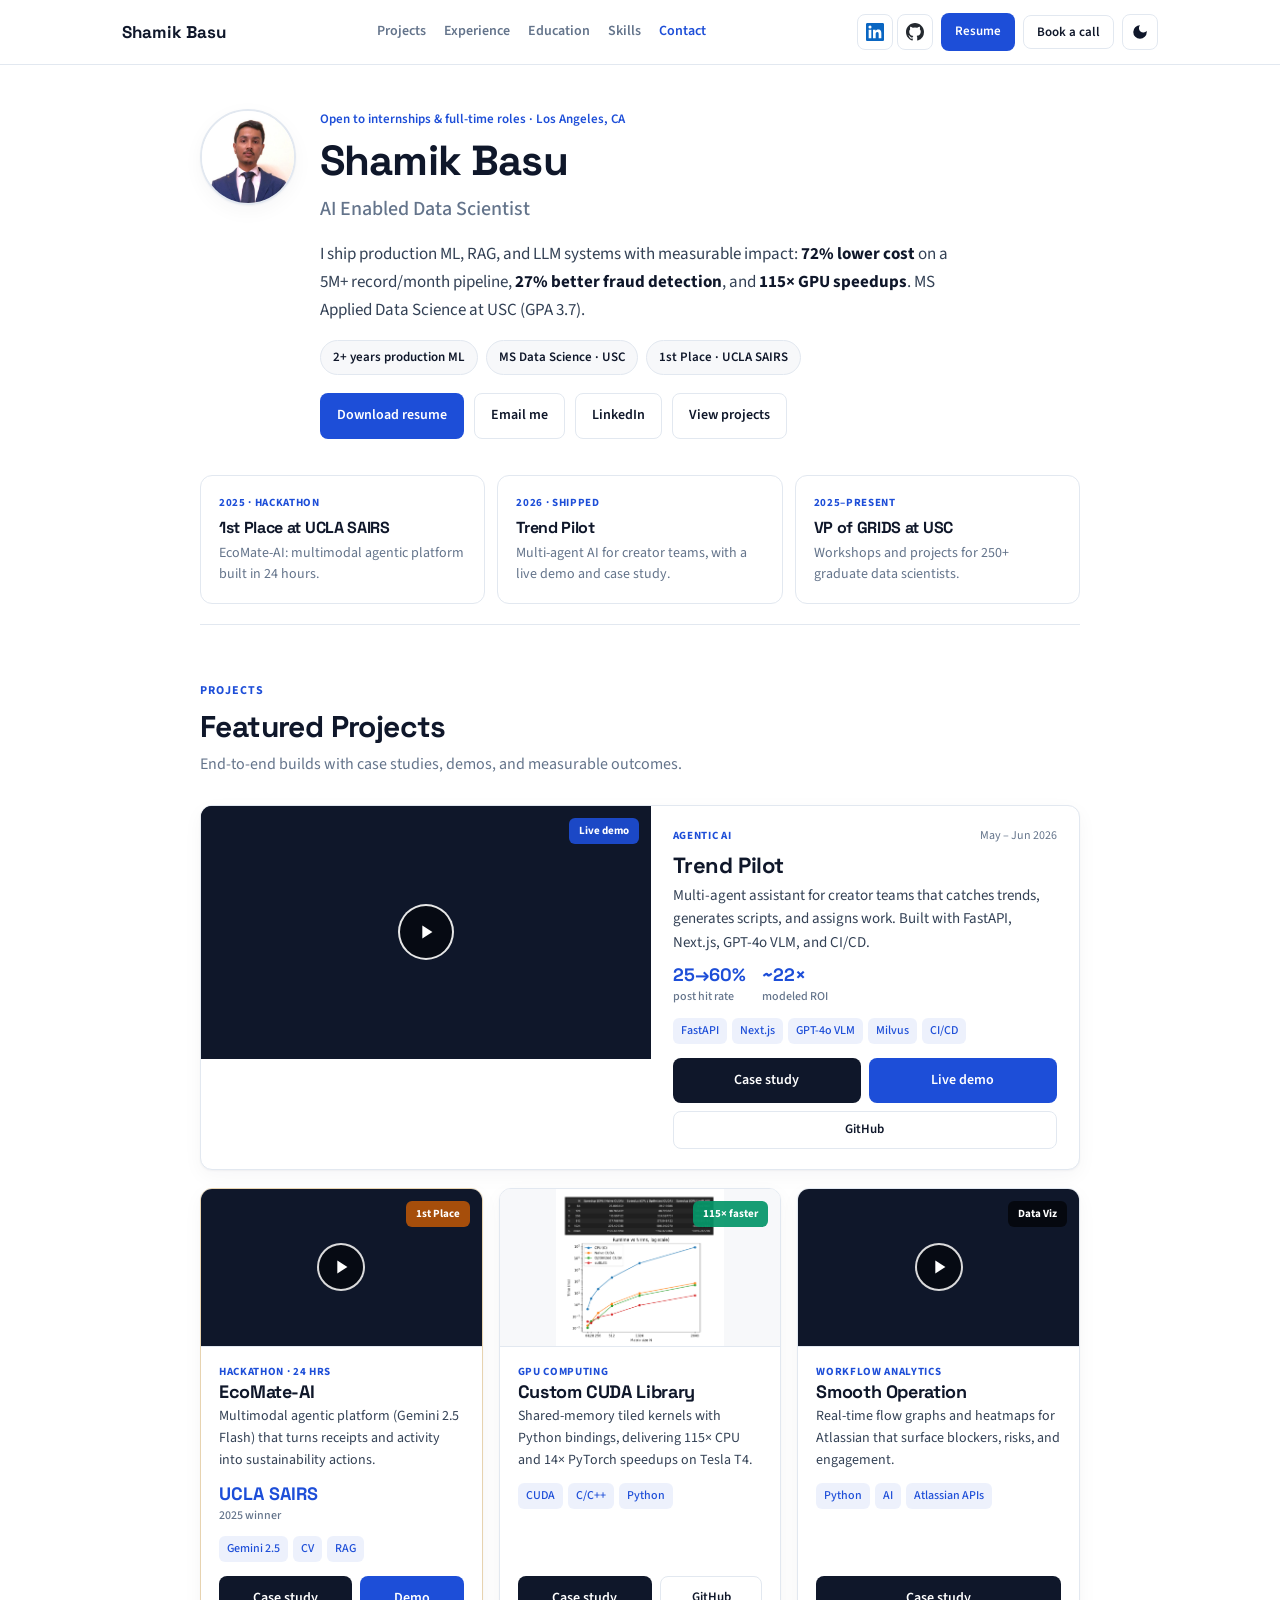
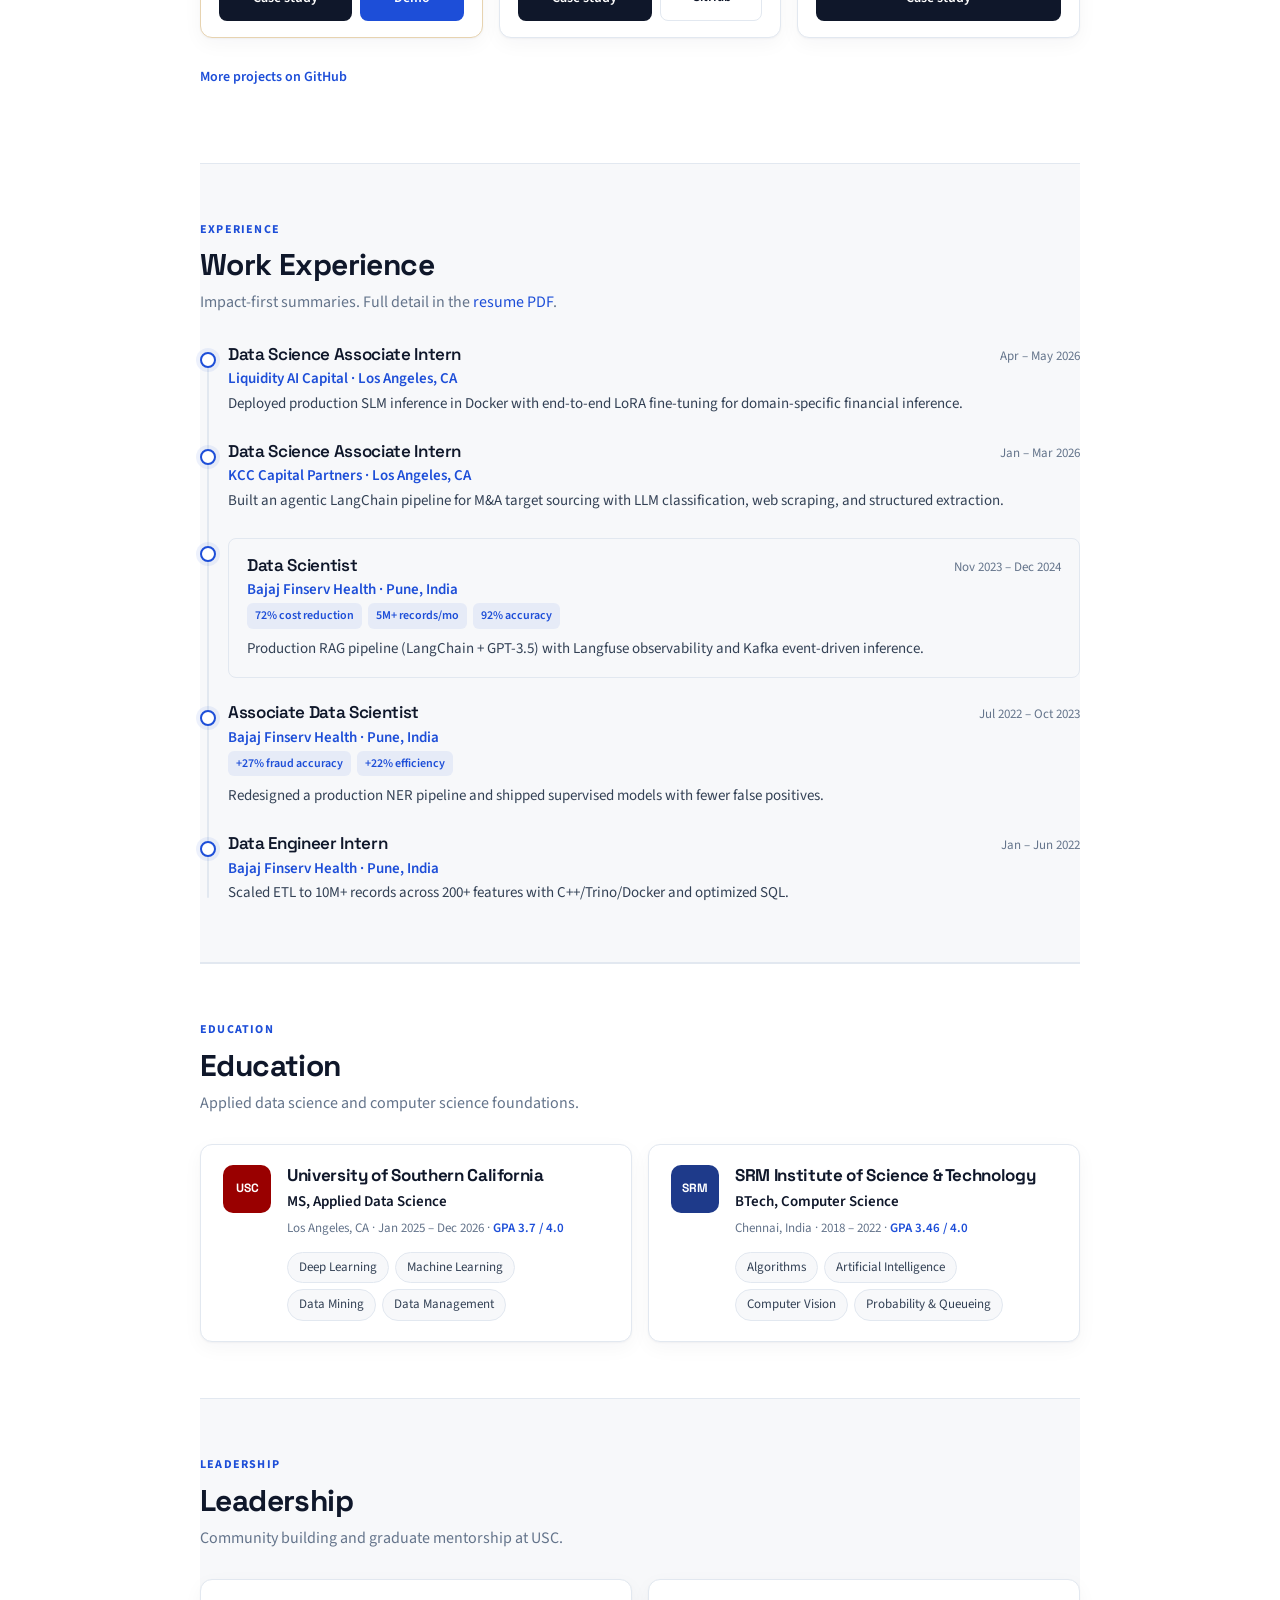
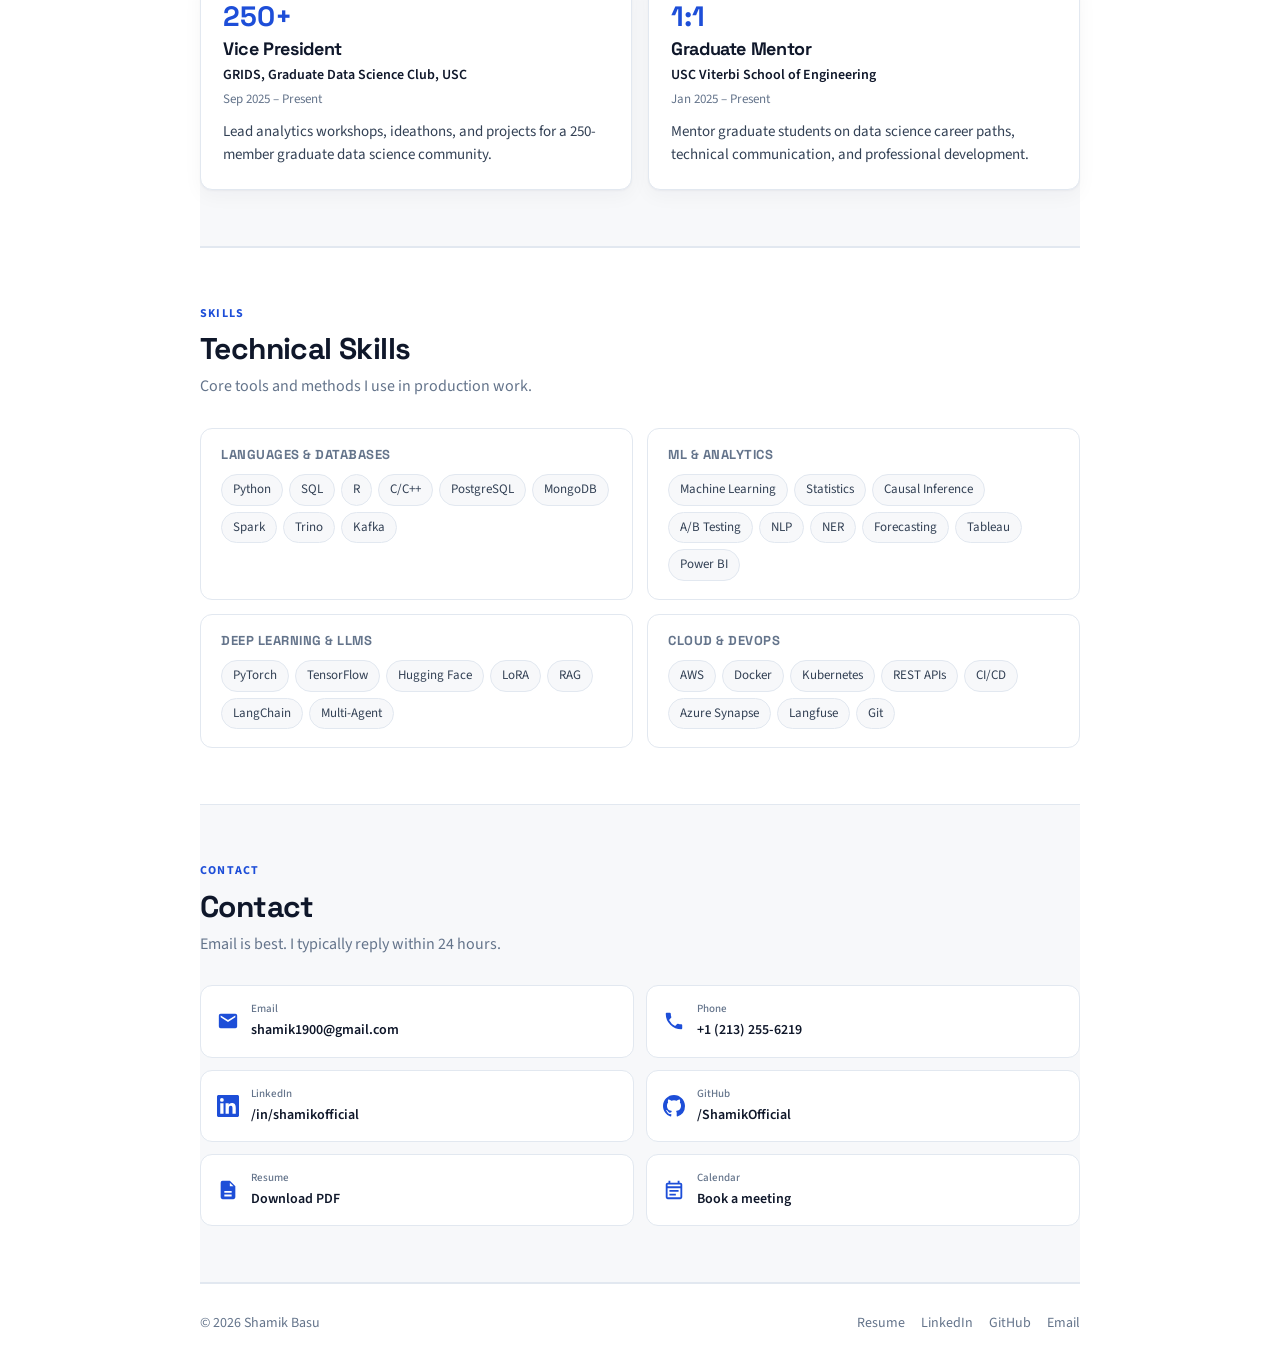
==== commit 7f5c4f63: "Rework portfolio for recruiter and ATS readability - Lead with Resume/Email/LinkedIn CTAs; demote bo" ====
--- a/index.html
+++ b/index.html
@@ -4,69 +4,124 @@
 <meta charset="UTF-8">
 <meta name="viewport" content="width=device-width, initial-scale=1.0">
 <title>Shamik Basu | AI Enabled Data Scientist | MS Data Science USC</title>
-<meta name="description" content="Shamik Basu - AI Enabled Data Scientist, MS Data Science @ USC (GPA 3.7). 2+ years shipping production ML, RAG, and LLM systems. 1st Place UCLA SAIRS Hackathon. Based in Los Angeles.">
+<meta name="description" content="Shamik Basu, AI Enabled Data Scientist. MS Data Science @ USC (GPA 3.7). 2+ years shipping production ML, RAG, and LLM systems. 1st Place UCLA SAIRS Hackathon. Los Angeles, CA.">
 <meta name="author" content="Shamik Basu">
+<meta name="robots" content="index, follow">
 <link rel="canonical" href="https://www.shamik-basu.com/">
 <link rel="icon" href="assets/favicon.svg" type="image/svg+xml">
-
-<meta property="og:type" content="website">
+<link rel="alternate" type="application/json" href="assets/data/profile.json" title="Machine-readable profile">
+
+<meta property="og:type" content="profile">
 <meta property="og:title" content="Shamik Basu | AI Enabled Data Scientist">
 <meta property="og:description" content="MS Data Science @ USC. Production ML, RAG, and LLM systems with measurable business impact.">
 <meta property="og:url" content="https://www.shamik-basu.com/">
+<meta property="og:image" content="https://www.shamik-basu.com/assets/images/profile-picture.jpg">
 <meta name="twitter:card" content="summary">
 <meta name="twitter:title" content="Shamik Basu | AI Enabled Data Scientist">
 <meta name="twitter:description" content="MS Data Science @ USC. Production ML, RAG, and LLM systems.">
+<meta name="twitter:image" content="https://www.shamik-basu.com/assets/images/profile-picture.jpg">
 
 <link rel="preconnect" href="https://fonts.googleapis.com">
 <link rel="preconnect" href="https://fonts.gstatic.com" crossorigin>
-<link href="https://fonts.googleapis.com/css2?family=Inter:wght@400;500;600&family=Space+Grotesk:wght@500;600;700&display=swap" rel="stylesheet">
-<link rel="stylesheet" href="assets/css/styles.css?v=7">
+<link href="https://fonts.googleapis.com/css2?family=Source+Sans+3:wght@400;500;600;700&family=Space+Grotesk:wght@500;600;700&display=swap" rel="stylesheet">
+<link rel="stylesheet" href="assets/css/styles.css?v=11">
 
 <script type="application/ld+json">
 {
   "@context": "https://schema.org",
-  "@type": "Person",
-  "name": "Shamik Basu",
-  "jobTitle": "Data Scientist",
-  "description": "AI Enabled Data Scientist with 2+ years shipping production machine learning, RAG, and LLM systems.",
-  "url": "https://www.shamik-basu.com/",
-  "email": "mailto:shamik1900@gmail.com",
-  "telephone": "+1-213-255-6219",
-  "address": { "@type": "PostalAddress", "addressLocality": "Los Angeles", "addressRegion": "CA", "addressCountry": "US" },
-  "sameAs": [
-    "https://linkedin.com/in/shamikofficial/",
-    "https://github.com/ShamikOfficial",
-    "https://devpost.com/shamik1900"
-  ],
-  "alumniOf": { "@type": "CollegeOrUniversity", "name": "University of Southern California" }
+  "@graph": [
+    {
+      "@type": "WebSite",
+      "@id": "https://www.shamik-basu.com/#website",
+      "url": "https://www.shamik-basu.com/",
+      "name": "Shamik Basu",
+      "description": "Portfolio of Shamik Basu, AI Enabled Data Scientist.",
+      "inLanguage": "en",
+      "author": { "@id": "https://www.shamik-basu.com/#person" }
+    },
+    {
+      "@type": "Person",
+      "@id": "https://www.shamik-basu.com/#person",
+      "name": "Shamik Basu",
+      "url": "https://www.shamik-basu.com/",
+      "image": "https://www.shamik-basu.com/assets/images/profile-picture.jpg",
+      "email": "mailto:shamik1900@gmail.com",
+      "telephone": "+1-213-255-6219",
+      "jobTitle": "Data Scientist",
+      "description": "AI Enabled Data Scientist with 2+ years shipping production machine learning, RAG, and LLM systems.",
+      "address": {
+        "@type": "PostalAddress",
+        "addressLocality": "Los Angeles",
+        "addressRegion": "CA",
+        "addressCountry": "US"
+      },
+      "sameAs": [
+        "https://linkedin.com/in/shamikofficial/",
+        "https://github.com/ShamikOfficial",
+        "https://devpost.com/shamik1900"
+      ],
+      "alumniOf": [
+        {
+          "@type": "CollegeOrUniversity",
+          "name": "University of Southern California",
+          "sameAs": "https://www.usc.edu/"
+        },
+        {
+          "@type": "CollegeOrUniversity",
+          "name": "SRM Institute of Science and Technology"
+        }
+      ],
+      "knowsAbout": [
+        "Machine Learning",
+        "Python",
+        "SQL",
+        "RAG",
+        "Large Language Models",
+        "LangChain",
+        "PyTorch",
+        "NLP",
+        "Data Science",
+        "Docker",
+        "AWS"
+      ]
+    }
+  ]
 }
 </script>
 </head>
-<body data-profile-path="assets/data/profile.json">
+<body>
 <a class="skip-link" href="#main">Skip to content</a>
 
 <header class="nav">
   <div class="nav-inner">
-    <a href="#top" class="nav-brand">Shamik Basu</a>
+    <a href="#main" class="nav-brand">Shamik Basu</a>
     <nav class="nav-links" aria-label="Primary">
       <a href="#projects" data-section="projects">Projects</a>
       <a href="#experience" data-section="experience">Experience</a>
       <a href="#education" data-section="education">Education</a>
-      <a href="#leadership" data-section="leadership">Leadership</a>
       <a href="#skills" data-section="skills">Skills</a>
       <a href="#contact" data-section="contact">Contact</a>
     </nav>
     <div class="nav-actions">
-      <button type="button" class="icon-btn theme-toggle" aria-label="Toggle dark mode" title="Toggle theme">
+      <div class="nav-socials" aria-label="Social profiles">
+        <a class="social-btn" href="https://linkedin.com/in/shamikofficial/" target="_blank" rel="noopener" aria-label="LinkedIn profile" title="LinkedIn">
+          <svg width="18" height="18" viewBox="0 0 24 24" fill="currentColor" aria-hidden="true"><path d="M20.45 20.45h-3.55v-5.57c0-1.33-.02-3.04-1.85-3.04-1.85 0-2.13 1.45-2.13 2.94v5.67H9.36V9h3.41v1.56h.05c.47-.9 1.64-1.85 3.37-1.85 3.6 0 4.27 2.37 4.27 5.45v6.29zM5.34 7.43a2.06 2.06 0 110-4.12 2.06 2.06 0 010 4.12zM7.12 20.45H3.56V9h3.56v11.45zM22.22 0H1.77C.79 0 0 .77 0 1.73v20.54C0 23.23.79 24 1.77 24h20.45c.98 0 1.78-.77 1.78-1.73V1.73C24 .77 23.2 0 22.22 0z"/></svg>
+        </a>
+        <a class="social-btn" href="https://github.com/ShamikOfficial" target="_blank" rel="noopener" aria-label="GitHub profile" title="GitHub">
+          <svg width="18" height="18" viewBox="0 0 24 24" fill="currentColor" aria-hidden="true"><path d="M12 0C5.37 0 0 5.37 0 12c0 5.31 3.44 9.8 8.2 11.39.6.11.82-.26.82-.58 0-.28-.01-1.02-.02-2-3.34.72-4.04-1.61-4.04-1.61-.55-1.39-1.33-1.76-1.33-1.76-1.09-.74.08-.73.08-.73 1.2.09 1.84 1.24 1.84 1.24 1.07 1.83 2.81 1.3 3.5.99.11-.78.42-1.3.76-1.6-2.67-.3-5.47-1.33-5.47-5.93 0-1.31.47-2.38 1.24-3.22-.13-.3-.54-1.52.12-3.18 0 0 1.01-.32 3.3 1.23a11.5 11.5 0 016 0c2.29-1.55 3.3-1.23 3.3-1.23.66 1.66.25 2.88.12 3.18.77.84 1.23 1.91 1.23 3.22 0 4.61-2.81 5.63-5.49 5.93.43.37.81 1.1.81 2.22 0 1.6-.01 2.9-.01 3.29 0 .32.22.7.83.58A12 12 0 0024 12c0-6.63-5.37-12-12-12z"/></svg>
+        </a>
+      </div>
+      <a href="assets/documents/resume.pdf" class="btn btn-primary btn-sm" target="_blank" rel="noopener">Resume</a>
+      <button type="button" class="btn btn-ghost btn-sm nav-book" data-open-calendar>Book a call</button>
+      <button type="button" class="icon-btn theme-toggle" aria-label="Toggle dark mode" title="Toggle theme" aria-pressed="false">
         <svg width="18" height="18" viewBox="0 0 24 24" fill="currentColor" aria-hidden="true"><path d="M12 3a9 9 0 109 9c0-.46-.04-.92-.1-1.36A5.39 5.39 0 0112 3z"/></svg>
       </button>
-      <a href="assets/documents/resume.pdf" class="btn btn-primary btn-sm" target="_blank" rel="noopener">Resume</a>
-      <button type="button" class="icon-btn menu-toggle" aria-label="Open menu" aria-expanded="false">
+      <button type="button" class="icon-btn menu-toggle" aria-label="Open menu" aria-expanded="false" aria-controls="mobile-menu">
         <svg width="20" height="20" viewBox="0 0 24 24" fill="none" stroke="currentColor" stroke-width="2" aria-hidden="true"><path d="M3 6h18M3 12h18M3 18h18"/></svg>
       </button>
     </div>
   </div>
-  <nav class="mobile-menu" aria-label="Mobile">
+  <nav class="mobile-menu" id="mobile-menu" aria-label="Mobile">
     <a href="#projects">Projects</a>
     <a href="#experience">Experience</a>
     <a href="#education">Education</a>
@@ -74,98 +129,95 @@
     <a href="#skills">Skills</a>
     <a href="#contact">Contact</a>
     <a href="assets/documents/resume.pdf" target="_blank" rel="noopener">Resume (PDF)</a>
+    <a href="mailto:shamik1900@gmail.com">Email</a>
+    <button type="button" class="mobile-book" data-open-calendar>Book a call</button>
   </nav>
 </header>
 
 <main id="main">
-<span id="top"></span>
-
-<section class="hero wrap">
+
+<section class="hero wrap" aria-labelledby="hero-name">
   <div class="hero-inner">
-    <div class="hero-avatar" aria-hidden="true">
-      <span>SB</span>
+    <img class="hero-photo" src="assets/images/profile-picture.jpg" alt="Portrait of Shamik Basu" width="96" height="96" decoding="async">
+    <div class="hero-copy">
+      <p class="hero-eyebrow">Open to internships &amp; full-time roles · Los Angeles, CA</p>
+      <h1 id="hero-name">Shamik Basu</h1>
+      <p class="hero-tagline">AI Enabled Data Scientist</p>
+      <p class="hero-summary">I ship production ML, RAG, and LLM systems with measurable impact: <strong>72% lower cost</strong> on a 5M+ record/month pipeline, <strong>27% better fraud detection</strong>, and <strong>115× GPU speedups</strong>. MS Applied Data Science at USC (GPA 3.7).</p>
+      <ul class="stat-row" aria-label="Key credentials">
+        <li class="stat-chip">2+ years production ML</li>
+        <li class="stat-chip">MS Data Science · USC</li>
+        <li class="stat-chip">1st Place · UCLA SAIRS</li>
+      </ul>
+      <div class="hero-cta">
+        <a href="assets/documents/resume.pdf" class="btn btn-primary" target="_blank" rel="noopener">Download resume</a>
+        <a href="mailto:shamik1900@gmail.com" class="btn btn-ghost">Email me</a>
+        <a href="https://linkedin.com/in/shamikofficial/" class="btn btn-ghost" target="_blank" rel="noopener">LinkedIn</a>
+        <a href="#projects" class="btn btn-ghost">View projects</a>
+      </div>
     </div>
-    <div class="hero-head">
-      <p class="hero-eyebrow">Open to internships &amp; full-time roles · Los Angeles, CA</p>
-      <h1>Shamik Basu</h1>
-      <p class="hero-tagline">AI Enabled Data Scientist</p>
-    </div>
-    <p class="hero-summary">I ship production ML, RAG, and LLM systems that move real metrics — <strong>72% lower cost</strong> on a 5M+ record/month pipeline, <strong>27% better fraud detection</strong>, and <strong>115× GPU speedups</strong>. MS Data Science at USC.</p>
-    <div class="stat-row">
-      <span class="stat-chip">2+ yrs production ML</span>
-      <span class="stat-chip">MS Data Science @ USC</span>
-      <span class="stat-chip">1st Place · UCLA SAIRS</span>
-    </div>
-    <div class="hero-cta">
-      <a href="#projects" class="btn btn-primary">View projects</a>
-      <a href="assets/documents/resume.pdf" class="btn btn-ghost" target="_blank" rel="noopener">Download resume</a>
-      <button type="button" class="btn btn-ghost" data-open-calendar>Book a call</button>
-    </div>
-  </div>
-</section>
-
-<section class="wrap highlights-section" aria-label="Recent highlights">
+  </div>
+</section>
+
+<section class="wrap highlights-section" id="highlights" aria-labelledby="highlights-title">
+  <h2 id="highlights-title" class="visually-hidden">Highlights</h2>
   <div class="highlight-grid">
-    <a class="highlight-card highlight-card--hackathon" href="projects/ecomate-ai.html">
+    <a class="highlight-card" href="projects/ecomate-ai.html">
       <span class="highlight-label">2025 · Hackathon</span>
-      <h3>1st Place — UCLA SAIRS</h3>
+      <h3>1st Place at UCLA SAIRS</h3>
       <p>EcoMate-AI: multimodal agentic platform built in 24 hours.</p>
     </a>
-    <a class="highlight-card highlight-card--trend" href="projects/agentic-trend-orchestrator.html">
+    <a class="highlight-card" href="projects/agentic-trend-orchestrator.html">
       <span class="highlight-label">2026 · Shipped</span>
       <h3>Trend Pilot</h3>
-      <p>Multi-agent AI for creator teams — live demo + full case study.</p>
-    </a>
-    <a class="highlight-card highlight-card--leadership" href="https://linkedin.com/in/shamikofficial/" target="_blank" rel="noopener">
+      <p>Multi-agent AI for creator teams, with a live demo and case study.</p>
+    </a>
+    <a class="highlight-card" href="#leadership">
       <span class="highlight-label">2025–Present</span>
-      <h3>VP — GRIDS at USC</h3>
-      <p>Leading workshops and projects for 250+ grad data scientists.</p>
-    </a>
-  </div>
-</section>
-
-<section class="section wrap section--soft" id="projects">
-  <div class="section-head reveal">
-    <p class="section-label">Work</p>
-    <h2 class="section-title">Featured Projects</h2>
-    <p class="section-sub">Shipped end-to-end — each with a case study, demo, and measurable impact.</p>
-  </div>
-
-  <!-- Featured hero project -->
+      <h3>VP of GRIDS at USC</h3>
+      <p>Workshops and projects for 250+ graduate data scientists.</p>
+    </a>
+  </div>
+</section>
+
+<section class="section wrap" id="projects" aria-labelledby="projects-title">
+  <header class="section-head reveal">
+    <p class="section-label">Projects</p>
+    <h2 class="section-title" id="projects-title">Featured Projects</h2>
+    <p class="section-sub">End-to-end builds with case studies, demos, and measurable outcomes.</p>
+  </header>
+
   <article class="project-featured reveal">
     <div class="project-featured-media">
-      <video class="project-video" src="assets/video/Trend_Pilot_Intro.mp4" muted loop playsinline autoplay preload="metadata" aria-label="Trend Pilot intro preview"></video>
-      <button type="button" class="video-mute-btn is-muted" aria-label="Unmute video" aria-pressed="true" title="Unmute">
-        <svg class="icon-muted" viewBox="0 0 24 24" fill="currentColor" aria-hidden="true"><path d="M16.5 12A4.5 4.5 0 0014 7.97v2.21l2.45 2.45c.03-.2.05-.41.05-.63zm2.5 0c0 .94-.2 1.82-.54 2.64l1.51 1.51A8.796 8.796 0 0021 12c0-4.28-2.99-7.86-7-8.77v2.06c2.89.86 5 3.54 5 6.71zM4.27 3L3 4.27 7.73 9H3v6h4l5 5v-6.73l4.25 4.25c-.67.52-1.42.93-2.25 1.18v2.06a8.99 8.99 0 003.69-1.81L19.73 21 21 19.73l-9-9L4.27 3zM12 4L9.91 6.09 12 8.18V4z"/></svg>
-        <svg class="icon-unmuted" viewBox="0 0 24 24" fill="currentColor" aria-hidden="true"><path d="M3 9v6h4l5 5V4L7 9H3zm13.5 3A4.5 4.5 0 0014 7.97v8.05c1.48-.73 2.5-2.25 2.5-4.02zM14 3.23v2.06c2.89.86 5 3.54 5 6.71s-2.11 5.85-5 6.71v2.06c4.01-.91 7-4.49 7-8.77s-2.99-7.86-7-8.77z"/></svg>
+      <video class="project-video" src="assets/video/Trend_Pilot_Intro.mp4" muted playsinline preload="none" poster="" aria-label="Trend Pilot intro video" data-click-play></video>
+      <button type="button" class="video-play-btn" data-play-video aria-label="Play Trend Pilot intro">
+        <svg width="22" height="22" viewBox="0 0 24 24" fill="currentColor" aria-hidden="true"><path d="M8 5v14l11-7z"/></svg>
       </button>
       <span class="project-badge project-badge--live">Live demo</span>
     </div>
     <div class="project-featured-body">
       <div class="project-meta-row">
         <span class="project-cat">Agentic AI</span>
-        <span class="project-date">May – Jun 2026</span>
+        <time class="project-date" datetime="2026-05">May – Jun 2026</time>
       </div>
       <h3>Trend Pilot</h3>
-      <p class="tagline">Multi-agent assistant for creator teams — catches trends, generates scripts, and assigns work. Full SDLC with FastAPI, Next.js, GPT-4o VLM, and CI/CD.</p>
-      <div class="impact-row">
-        <div class="impact-stat"><span class="impact-val">25→60%</span><span class="impact-lbl">post hit rate</span></div>
-        <div class="impact-stat"><span class="impact-val">~22×</span><span class="impact-lbl">modeled ROI</span></div>
-      </div>
-      <div class="tags">
-        <span class="tag">FastAPI</span><span class="tag">Next.js</span><span class="tag">GPT-4o VLM</span><span class="tag">Milvus</span><span class="tag">CI/CD</span>
-      </div>
+      <p class="tagline">Multi-agent assistant for creator teams that catches trends, generates scripts, and assigns work. Built with FastAPI, Next.js, GPT-4o VLM, and CI/CD.</p>
+      <dl class="impact-row">
+        <div class="impact-stat"><dt class="impact-val">25→60%</dt><dd class="impact-lbl">post hit rate</dd></div>
+        <div class="impact-stat"><dt class="impact-val">~22×</dt><dd class="impact-lbl">modeled ROI</dd></div>
+      </dl>
+      <ul class="tags">
+        <li class="tag">FastAPI</li><li class="tag">Next.js</li><li class="tag">GPT-4o VLM</li><li class="tag">Milvus</li><li class="tag">CI/CD</li>
+      </ul>
       <div class="project-actions">
         <a href="projects/agentic-trend-orchestrator.html" class="btn btn-case">Case study</a>
-        <a href="https://trendpilot.shamik-basu.com/" class="btn btn-live" target="_blank" rel="noopener"><span class="live-dot" aria-hidden="true"></span>Live demo</a>
-        <a href="https://github.com/ShamikOfficial/agentic-trend-orchestrator" class="btn btn-ghost btn-sm" target="_blank" rel="noopener" aria-label="GitHub">GitHub</a>
+        <a href="https://trendpilot.shamik-basu.com/" class="btn btn-live" target="_blank" rel="noopener">Live demo</a>
+        <a href="https://github.com/ShamikOfficial/agentic-trend-orchestrator" class="btn btn-ghost btn-sm" target="_blank" rel="noopener">GitHub</a>
       </div>
     </div>
   </article>
 
-  <!-- Bento grid for remaining projects -->
   <div class="project-bento">
-
     <article class="project-card project-card--award reveal">
       <div class="project-media">
         <div class="video-embed" data-youtube="tYTzNmGuq_E" data-title="EcoMate-AI walkthrough" role="button" tabindex="0" aria-label="Play EcoMate-AI walkthrough">
@@ -178,28 +230,28 @@
       <div class="project-body">
         <span class="project-cat">Hackathon · 24 hrs</span>
         <h3>EcoMate-AI</h3>
-        <p class="tagline">Multimodal agentic platform (Gemini 2.5 Flash) — receipts and activity into sustainability actions.</p>
-        <div class="impact-row impact-row--compact">
-          <div class="impact-stat"><span class="impact-val">UCLA SAIRS</span><span class="impact-lbl">2025 winner</span></div>
-        </div>
-        <div class="tags"><span class="tag">Gemini 2.5</span><span class="tag">CV</span><span class="tag">RAG</span></div>
+        <p class="tagline">Multimodal agentic platform (Gemini 2.5 Flash) that turns receipts and activity into sustainability actions.</p>
+        <dl class="impact-row impact-row--compact">
+          <div class="impact-stat"><dt class="impact-val">UCLA SAIRS</dt><dd class="impact-lbl">2025 winner</dd></div>
+        </dl>
+        <ul class="tags"><li class="tag">Gemini 2.5</li><li class="tag">CV</li><li class="tag">RAG</li></ul>
         <div class="project-actions">
           <a href="projects/ecomate-ai.html" class="btn btn-case">Case study</a>
-          <a href="https://ecomateai.streamlit.app/" class="btn btn-live" target="_blank" rel="noopener"><span class="live-dot" aria-hidden="true"></span>Demo</a>
+          <a href="https://ecomateai.streamlit.app/" class="btn btn-live" target="_blank" rel="noopener">Demo</a>
         </div>
       </div>
     </article>
 
     <article class="project-card reveal">
       <div class="project-media">
-        <img class="project-video project-video-contain" src="assets/images/CUDA%20Analysis.png" alt="CUDA benchmark analysis chart" loading="lazy" width="640" height="360">
+        <img class="project-video project-video-contain" src="assets/images/cuda-benchmark.png" alt="CUDA benchmark: execution time vs matrix size" loading="lazy" width="640" height="360">
         <span class="project-badge project-badge--perf">115× faster</span>
       </div>
       <div class="project-body">
         <span class="project-cat">GPU Computing</span>
         <h3>Custom CUDA Library</h3>
-        <p class="tagline">Shared-memory tiled kernels + Python bindings — 115× CPU and 14× PyTorch speedups on Tesla T4.</p>
-        <div class="tags"><span class="tag">CUDA</span><span class="tag">C/C++</span><span class="tag">Python</span></div>
+        <p class="tagline">Shared-memory tiled kernels with Python bindings, delivering 115× CPU and 14× PyTorch speedups on Tesla T4.</p>
+        <ul class="tags"><li class="tag">CUDA</li><li class="tag">C/C++</li><li class="tag">Python</li></ul>
         <div class="project-actions">
           <a href="projects/custom-cuda-library.html" class="btn btn-case">Case study</a>
           <a href="https://github.com/ShamikOfficial/CUDA-Accelerated-Python-Library" class="btn btn-ghost btn-sm" target="_blank" rel="noopener">GitHub</a>
@@ -219,103 +271,102 @@
       <div class="project-body">
         <span class="project-cat">Workflow Analytics</span>
         <h3>Smooth Operation</h3>
-        <p class="tagline">Real-time flow graphs and heatmaps for Atlassian — surfaces blockers, risks, and engagement.</p>
-        <div class="tags"><span class="tag">Python</span><span class="tag">AI</span><span class="tag">Atlassian APIs</span></div>
+        <p class="tagline">Real-time flow graphs and heatmaps for Atlassian that surface blockers, risks, and engagement.</p>
+        <ul class="tags"><li class="tag">Python</li><li class="tag">AI</li><li class="tag">Atlassian APIs</li></ul>
         <div class="project-actions">
           <a href="projects/smooth-operation.html" class="btn btn-case">Case study</a>
         </div>
       </div>
     </article>
-
-  </div>
-  <p class="section-footer-link reveal"><a href="https://github.com/ShamikOfficial" target="_blank" rel="noopener" class="link-arrow">More on GitHub</a></p>
-</section>
-
-<section class="section wrap" id="experience">
-  <div class="section-head reveal">
+  </div>
+  <p class="section-footer-link reveal"><a href="https://github.com/ShamikOfficial" target="_blank" rel="noopener" class="link-arrow">More projects on GitHub</a></p>
+</section>
+
+<section class="section wrap section--soft" id="experience" aria-labelledby="experience-title">
+  <header class="section-head reveal">
     <p class="section-label">Experience</p>
-    <h2 class="section-title">Where I've Worked</h2>
-    <p class="section-sub">Impact-first — full detail in my <a href="assets/documents/resume.pdf" target="_blank" rel="noopener">resume</a>.</p>
-  </div>
-
-  <div class="timeline timeline--visual">
-    <div class="exp-item reveal">
+    <h2 class="section-title" id="experience-title">Work Experience</h2>
+    <p class="section-sub">Impact-first summaries. Full detail in the <a href="assets/documents/resume.pdf" target="_blank" rel="noopener">resume PDF</a>.</p>
+  </header>
+
+  <ol class="timeline timeline--visual">
+    <li class="exp-item reveal">
       <div class="exp-marker" aria-hidden="true"></div>
-      <div class="exp-content">
-        <div class="exp-head">
-          <span class="exp-role">Data Science Associate Intern</span>
-          <span class="exp-dates">Apr – May 2026</span>
-        </div>
+      <article class="exp-content">
+        <header class="exp-head">
+          <h3 class="exp-role">Data Science Associate Intern</h3>
+          <time class="exp-dates" datetime="2026-04">Apr – May 2026</time>
+        </header>
         <p class="exp-company">Liquidity AI Capital · Los Angeles, CA</p>
         <p>Deployed production SLM inference in Docker with end-to-end LoRA fine-tuning for domain-specific financial inference.</p>
-      </div>
-    </div>
-
-    <div class="exp-item reveal">
+      </article>
+    </li>
+
+    <li class="exp-item reveal">
       <div class="exp-marker" aria-hidden="true"></div>
-      <div class="exp-content">
-        <div class="exp-head">
-          <span class="exp-role">Data Science Associate Intern</span>
-          <span class="exp-dates">Jan – Mar 2026</span>
-        </div>
+      <article class="exp-content">
+        <header class="exp-head">
+          <h3 class="exp-role">Data Science Associate Intern</h3>
+          <time class="exp-dates" datetime="2026-01">Jan – Mar 2026</time>
+        </header>
         <p class="exp-company">KCC Capital Partners · Los Angeles, CA</p>
-        <p>Built agentic LangChain pipeline for M&amp;A target sourcing — LLM classification, web scraping, and structured extraction.</p>
-      </div>
-    </div>
-
-    <div class="exp-item exp-item--highlight reveal">
+        <p>Built an agentic LangChain pipeline for M&amp;A target sourcing with LLM classification, web scraping, and structured extraction.</p>
+      </article>
+    </li>
+
+    <li class="exp-item exp-item--highlight reveal">
       <div class="exp-marker" aria-hidden="true"></div>
-      <div class="exp-content">
-        <div class="exp-head">
-          <span class="exp-role">Data Scientist</span>
-          <span class="exp-dates">Nov 2023 – Dec 2024</span>
-        </div>
+      <article class="exp-content">
+        <header class="exp-head">
+          <h3 class="exp-role">Data Scientist</h3>
+          <time class="exp-dates" datetime="2023-11">Nov 2023 – Dec 2024</time>
+        </header>
         <p class="exp-company">Bajaj Finserv Health · Pune, India</p>
-        <div class="exp-metrics">
-          <span class="metric-chip">72% cost reduction</span>
-          <span class="metric-chip">5M+ records/mo</span>
-          <span class="metric-chip">92% accuracy</span>
-        </div>
+        <ul class="exp-metrics">
+          <li class="metric-chip">72% cost reduction</li>
+          <li class="metric-chip">5M+ records/mo</li>
+          <li class="metric-chip">92% accuracy</li>
+        </ul>
         <p>Production RAG pipeline (LangChain + GPT-3.5) with Langfuse observability and Kafka event-driven inference.</p>
-      </div>
-    </div>
-
-    <div class="exp-item reveal">
+      </article>
+    </li>
+
+    <li class="exp-item reveal">
       <div class="exp-marker" aria-hidden="true"></div>
-      <div class="exp-content">
-        <div class="exp-head">
-          <span class="exp-role">Associate Data Scientist</span>
-          <span class="exp-dates">Jul 2022 – Oct 2023</span>
-        </div>
+      <article class="exp-content">
+        <header class="exp-head">
+          <h3 class="exp-role">Associate Data Scientist</h3>
+          <time class="exp-dates" datetime="2022-07">Jul 2022 – Oct 2023</time>
+        </header>
         <p class="exp-company">Bajaj Finserv Health · Pune, India</p>
-        <div class="exp-metrics">
-          <span class="metric-chip">+27% fraud accuracy</span>
-          <span class="metric-chip">+22% efficiency</span>
-        </div>
-        <p>Redesigned production NER pipeline and shipped supervised models with fewer false positives.</p>
-      </div>
-    </div>
-
-    <div class="exp-item reveal">
+        <ul class="exp-metrics">
+          <li class="metric-chip">+27% fraud accuracy</li>
+          <li class="metric-chip">+22% efficiency</li>
+        </ul>
+        <p>Redesigned a production NER pipeline and shipped supervised models with fewer false positives.</p>
+      </article>
+    </li>
+
+    <li class="exp-item reveal">
       <div class="exp-marker" aria-hidden="true"></div>
-      <div class="exp-content">
-        <div class="exp-head">
-          <span class="exp-role">Data Engineer Intern</span>
-          <span class="exp-dates">Jan – Jun 2022</span>
-        </div>
+      <article class="exp-content">
+        <header class="exp-head">
+          <h3 class="exp-role">Data Engineer Intern</h3>
+          <time class="exp-dates" datetime="2022-01">Jan – Jun 2022</time>
+        </header>
         <p class="exp-company">Bajaj Finserv Health · Pune, India</p>
         <p>Scaled ETL to 10M+ records across 200+ features with C++/Trino/Docker and optimized SQL.</p>
-      </div>
-    </div>
-  </div>
-</section>
-
-<section class="section wrap section--soft" id="education">
-  <div class="section-head reveal">
+      </article>
+    </li>
+  </ol>
+</section>
+
+<section class="section wrap" id="education" aria-labelledby="education-title">
+  <header class="section-head reveal">
     <p class="section-label">Education</p>
-    <h2 class="section-title">Academic Background</h2>
-    <p class="section-sub">Quantitative training across applied data science and computer science.</p>
-  </div>
+    <h2 class="section-title" id="education-title">Education</h2>
+    <p class="section-sub">Applied data science and computer science foundations.</p>
+  </header>
 
   <div class="edu-grid">
     <article class="edu-card reveal">
@@ -324,12 +375,12 @@
         <h3>University of Southern California</h3>
         <p class="edu-degree">MS, Applied Data Science</p>
         <p class="edu-meta">Los Angeles, CA · Jan 2025 – Dec 2026 · <span class="gpa">GPA 3.7 / 4.0</span></p>
-        <div class="skill-pills edu-coursework">
-          <span class="skill-pill">Deep Learning</span>
-          <span class="skill-pill">Machine Learning</span>
-          <span class="skill-pill">Data Mining</span>
-          <span class="skill-pill">Data Management</span>
-        </div>
+        <ul class="skill-pills edu-coursework">
+          <li class="skill-pill">Deep Learning</li>
+          <li class="skill-pill">Machine Learning</li>
+          <li class="skill-pill">Data Mining</li>
+          <li class="skill-pill">Data Management</li>
+        </ul>
       </div>
     </article>
 
@@ -339,86 +390,94 @@
         <h3>SRM Institute of Science &amp; Technology</h3>
         <p class="edu-degree">BTech, Computer Science</p>
         <p class="edu-meta">Chennai, India · 2018 – 2022 · <span class="gpa">GPA 3.46 / 4.0</span></p>
-        <div class="skill-pills edu-coursework">
-          <span class="skill-pill">Algorithms</span>
-          <span class="skill-pill">Artificial Intelligence</span>
-          <span class="skill-pill">Computer Vision</span>
-          <span class="skill-pill">Probability &amp; Queueing</span>
-        </div>
-      </div>
-    </article>
-  </div>
-</section>
-
-<section class="section wrap" id="leadership">
-  <div class="section-head reveal">
+        <ul class="skill-pills edu-coursework">
+          <li class="skill-pill">Algorithms</li>
+          <li class="skill-pill">Artificial Intelligence</li>
+          <li class="skill-pill">Computer Vision</li>
+          <li class="skill-pill">Probability &amp; Queueing</li>
+        </ul>
+      </div>
+    </article>
+  </div>
+</section>
+
+<section class="section wrap section--soft" id="leadership" aria-labelledby="leadership-title">
+  <header class="section-head reveal">
     <p class="section-label">Leadership</p>
-    <h2 class="section-title">Community &amp; Mentorship</h2>
-    <p class="section-sub">Building data science communities and mentoring the next generation of graduate students.</p>
-  </div>
+    <h2 class="section-title" id="leadership-title">Leadership</h2>
+    <p class="section-sub">Community building and graduate mentorship at USC.</p>
+  </header>
 
   <div class="leadership-grid">
     <article class="lead-card reveal">
-      <div class="lead-stat">250+</div>
+      <p class="lead-stat">250+</p>
       <h3>Vice President</h3>
-      <p class="lead-org">GRIDS — Graduate Data Science Club, USC</p>
-      <p class="lead-dates">Sep 2025 – Present</p>
+      <p class="lead-org">GRIDS, Graduate Data Science Club, USC</p>
+      <p class="lead-dates"><time datetime="2025-09">Sep 2025 – Present</time></p>
       <p class="lead-desc">Lead analytics workshops, ideathons, and projects for a 250-member graduate data science community.</p>
     </article>
 
     <article class="lead-card reveal">
-      <div class="lead-stat">1:1</div>
+      <p class="lead-stat">1:1</p>
       <h3>Graduate Mentor</h3>
       <p class="lead-org">USC Viterbi School of Engineering</p>
-      <p class="lead-dates">Jan 2025 – Present</p>
+      <p class="lead-dates"><time datetime="2025-01">Jan 2025 – Present</time></p>
       <p class="lead-desc">Mentor graduate students on data science career paths, technical communication, and professional development.</p>
     </article>
   </div>
 </section>
 
-<section class="section wrap section--soft" id="skills">
-  <div class="section-head reveal">
+<section class="section wrap" id="skills" aria-labelledby="skills-title">
+  <header class="section-head reveal">
     <p class="section-label">Skills</p>
-    <h2 class="section-title">Technical Stack</h2>
-    <p class="section-sub">Production ML, LLM systems, and the infrastructure to ship them.</p>
-  </div>
+    <h2 class="section-title" id="skills-title">Technical Skills</h2>
+    <p class="section-sub">Core tools and methods I use in production work.</p>
+  </header>
+
+  <!-- Plain keyword line for parsers / LLM recruiters -->
+  <p class="skills-keywords visually-hidden">
+    Python, SQL, R, C/C++, PostgreSQL, MongoDB, Spark, Trino, Kafka,
+    Machine Learning, Statistics, Causal Inference, A/B Testing, NLP, NER, Forecasting, Tableau, Power BI,
+    PyTorch, TensorFlow, Hugging Face, LoRA, RAG, LangChain, Multi-Agent Systems,
+    AWS, Docker, Kubernetes, REST APIs, CI/CD, Azure Synapse, Langfuse, Git
+  </p>
 
   <div class="skills-grid">
-    <div class="skill-card reveal">
-      <h3>Languages &amp; Databases</h3>
-      <div class="skill-pills">
-        <span class="skill-pill">Python</span><span class="skill-pill">SQL</span><span class="skill-pill">R</span><span class="skill-pill">C/C++</span><span class="skill-pill">PostgreSQL</span><span class="skill-pill">MongoDB</span><span class="skill-pill">Spark</span><span class="skill-pill">Trino</span><span class="skill-pill">Kafka</span>
-      </div>
-    </div>
-    <div class="skill-card reveal">
-      <h3>ML &amp; Analytics</h3>
-      <div class="skill-pills">
-        <span class="skill-pill">Machine Learning</span><span class="skill-pill">Statistics</span><span class="skill-pill">Causal Inference</span><span class="skill-pill">A/B Testing</span><span class="skill-pill">NLP</span><span class="skill-pill">NER</span><span class="skill-pill">Forecasting</span><span class="skill-pill">Tableau</span><span class="skill-pill">Power BI</span>
-      </div>
-    </div>
-    <div class="skill-card reveal">
-      <h3>Deep Learning &amp; LLMs</h3>
-      <div class="skill-pills">
-        <span class="skill-pill">PyTorch</span><span class="skill-pill">TensorFlow</span><span class="skill-pill">Hugging Face</span><span class="skill-pill">LoRA</span><span class="skill-pill">RAG</span><span class="skill-pill">LangChain</span><span class="skill-pill">Multi-Agent</span>
-      </div>
-    </div>
-    <div class="skill-card reveal">
-      <h3>Cloud &amp; DevOps</h3>
-      <div class="skill-pills">
-        <span class="skill-pill">AWS</span><span class="skill-pill">Docker</span><span class="skill-pill">Kubernetes</span><span class="skill-pill">REST APIs</span><span class="skill-pill">CI/CD</span><span class="skill-pill">Azure Synapse</span><span class="skill-pill">Langfuse</span><span class="skill-pill">Git</span>
-      </div>
-    </div>
-  </div>
-</section>
-
-<section class="section wrap" id="contact">
-  <div class="section-head reveal">
+    <section class="skill-card reveal" aria-labelledby="skills-lang">
+      <h3 id="skills-lang">Languages &amp; Databases</h3>
+      <ul class="skill-pills">
+        <li class="skill-pill">Python</li><li class="skill-pill">SQL</li><li class="skill-pill">R</li><li class="skill-pill">C/C++</li><li class="skill-pill">PostgreSQL</li><li class="skill-pill">MongoDB</li><li class="skill-pill">Spark</li><li class="skill-pill">Trino</li><li class="skill-pill">Kafka</li>
+      </ul>
+    </section>
+    <section class="skill-card reveal" aria-labelledby="skills-ml">
+      <h3 id="skills-ml">ML &amp; Analytics</h3>
+      <ul class="skill-pills">
+        <li class="skill-pill">Machine Learning</li><li class="skill-pill">Statistics</li><li class="skill-pill">Causal Inference</li><li class="skill-pill">A/B Testing</li><li class="skill-pill">NLP</li><li class="skill-pill">NER</li><li class="skill-pill">Forecasting</li><li class="skill-pill">Tableau</li><li class="skill-pill">Power BI</li>
+      </ul>
+    </section>
+    <section class="skill-card reveal" aria-labelledby="skills-llm">
+      <h3 id="skills-llm">Deep Learning &amp; LLMs</h3>
+      <ul class="skill-pills">
+        <li class="skill-pill">PyTorch</li><li class="skill-pill">TensorFlow</li><li class="skill-pill">Hugging Face</li><li class="skill-pill">LoRA</li><li class="skill-pill">RAG</li><li class="skill-pill">LangChain</li><li class="skill-pill">Multi-Agent</li>
+      </ul>
+    </section>
+    <section class="skill-card reveal" aria-labelledby="skills-cloud">
+      <h3 id="skills-cloud">Cloud &amp; DevOps</h3>
+      <ul class="skill-pills">
+        <li class="skill-pill">AWS</li><li class="skill-pill">Docker</li><li class="skill-pill">Kubernetes</li><li class="skill-pill">REST APIs</li><li class="skill-pill">CI/CD</li><li class="skill-pill">Azure Synapse</li><li class="skill-pill">Langfuse</li><li class="skill-pill">Git</li>
+      </ul>
+    </section>
+  </div>
+</section>
+
+<section class="section wrap section--soft" id="contact" aria-labelledby="contact-title">
+  <header class="section-head reveal">
     <p class="section-label">Contact</p>
-    <h2 class="section-title">Let's Connect</h2>
-    <p class="section-sub">Best way to reach me — I typically reply within 24 hours.</p>
-  </div>
-
-  <div class="contact-grid">
+    <h2 class="section-title" id="contact-title">Contact</h2>
+    <p class="section-sub">Email is best. I typically reply within 24 hours.</p>
+  </header>
+
+  <address class="contact-grid">
     <a class="contact-card" href="mailto:shamik1900@gmail.com">
       <svg width="22" height="22" viewBox="0 0 24 24" fill="currentColor" aria-hidden="true"><path d="M20 4H4a2 2 0 00-2 2v12a2 2 0 002 2h16a2 2 0 002-2V6a2 2 0 00-2-2zm0 4l-8 5-8-5V6l8 5 8-5z"/></svg>
       <span><span class="c-label">Email</span><span class="c-value">shamik1900@gmail.com</span></span>
@@ -443,18 +502,19 @@
       <svg width="22" height="22" viewBox="0 0 24 24" fill="currentColor" aria-hidden="true"><path d="M19 4h-1V2h-2v2H8V2H6v2H5a2 2 0 00-2 2v14a2 2 0 002 2h14a2 2 0 002-2V6a2 2 0 00-2-2zm0 16H5V10h14v10zM5 8V6h14v2H5zm2 4h10v2H7v-2zm0 4h7v2H7v-2z"/></svg>
       <span><span class="c-label">Calendar</span><span class="c-value">Book a meeting</span></span>
     </button>
-  </div>
+  </address>
 </section>
 
 </main>
 
 <footer class="footer wrap">
-  <span>© 2026 Shamik Basu</span>
-  <span class="footer-links">
+  <p>© 2026 Shamik Basu</p>
+  <nav class="footer-links" aria-label="Footer">
     <a href="assets/documents/resume.pdf" target="_blank" rel="noopener">Resume</a>
     <a href="https://linkedin.com/in/shamikofficial/" target="_blank" rel="noopener">LinkedIn</a>
     <a href="https://github.com/ShamikOfficial" target="_blank" rel="noopener">GitHub</a>
-  </span>
+    <a href="mailto:shamik1900@gmail.com">Email</a>
+  </nav>
 </footer>
 
 <div class="calendar-backdrop" aria-hidden="true"></div>
@@ -470,11 +530,7 @@
   </div>
   <iframe class="calendar-frame" title="Book an appointment with Shamik Basu" allow="fullscreen" referrerpolicy="no-referrer-when-downgrade"></iframe>
 </aside>
-<button type="button" class="calendar-fab" data-open-calendar aria-label="Book a meeting" aria-expanded="false">
-  <svg width="20" height="20" viewBox="0 0 24 24" fill="currentColor" aria-hidden="true"><path d="M19 4h-1V2h-2v2H8V2H6v2H5a2 2 0 00-2 2v14a2 2 0 002 2h14a2 2 0 002-2V6a2 2 0 00-2-2zm0 16H5V10h14v10zM5 8V6h14v2H5zm2 4h10v2H7v-2zm0 4h7v2H7v-2z"/></svg>
-  <span>Book time</span>
-</button>
-
-<script src="assets/js/script.js?v=5"></script>
+
+<script src="assets/js/script.js?v=7"></script>
 </body>
 </html>
--- a/assets/css/styles.css
+++ b/assets/css/styles.css
@@ -1,36 +1,37 @@
-/* Shamik Basu — Portfolio (v5) */
+/* Shamik Basu - Portfolio
+   Goals: recruiter-scannable, ATS/bot-readable, simple UI */
 
 :root {
   --bg: #ffffff;
-  --bg-soft: #f6f7f9;
-  --text: #1f2937;
-  --text-muted: #5b6573;
+  --bg-soft: #f7f8fa;
+  --text: #334155;
+  --text-muted: #64748b;
   --heading: #0f172a;
-  --border: #e6e8ec;
-  --accent: #2563eb;
-  --accent-soft: rgba(37, 99, 235, 0.08);
+  --border: #e2e8f0;
+  --accent: #1d4ed8;
+  --accent-soft: rgba(29, 78, 216, 0.08);
   --card: #ffffff;
-  --shadow: 0 1px 2px rgba(15, 23, 42, 0.04), 0 8px 24px rgba(15, 23, 42, 0.05);
-  --radius: 14px;
-  --radius-sm: 10px;
-  --maxw: 960px;
-  --page-x: clamp(20px, 4vw, 36px);
-  --nav-h: 60px;
-  --font-body: 'Inter', -apple-system, BlinkMacSystemFont, 'Segoe UI', sans-serif;
+  --shadow: 0 1px 2px rgba(15, 23, 42, 0.04), 0 6px 20px rgba(15, 23, 42, 0.04);
+  --radius: 12px;
+  --radius-sm: 8px;
+  --maxw: 880px;
+  --page-x: clamp(20px, 4vw, 32px);
+  --nav-h: 64px;
+  --font-body: 'Source Sans 3', 'Segoe UI', sans-serif;
   --font-head: 'Space Grotesk', var(--font-body);
 }
 
 html[data-theme="dark"] {
   --bg: #0b0f17;
   --bg-soft: #111725;
-  --text: #c4ccd8;
-  --text-muted: #8b95a5;
+  --text: #cbd5e1;
+  --text-muted: #94a3b8;
   --heading: #f1f5f9;
-  --border: rgba(255, 255, 255, 0.09);
-  --accent: #6ea8fe;
-  --accent-soft: rgba(110, 168, 254, 0.12);
+  --border: rgba(255, 255, 255, 0.1);
+  --accent: #60a5fa;
+  --accent-soft: rgba(96, 165, 250, 0.12);
   --card: #121826;
-  --shadow: 0 1px 2px rgba(0, 0, 0, 0.4), 0 10px 30px rgba(0, 0, 0, 0.35);
+  --shadow: 0 1px 2px rgba(0, 0, 0, 0.35), 0 8px 24px rgba(0, 0, 0, 0.28);
 }
 
 *, *::before, *::after { box-sizing: border-box; }
@@ -44,7 +45,7 @@
 body {
   margin: 0;
   font-family: var(--font-body);
-  font-size: 16px;
+  font-size: 17px;
   line-height: 1.65;
   color: var(--text);
   background: var(--bg);
@@ -58,16 +59,27 @@
 h1, h2, h3, h4 {
   font-family: var(--font-head);
   color: var(--heading);
-  line-height: 1.15;
+  line-height: 1.2;
   letter-spacing: -0.02em;
   margin: 0 0 0.5em;
 }
 
+ul, ol { margin: 0; padding: 0; }
+li { list-style: none; }
+address { font-style: normal; }
+
 :focus-visible { outline: 2px solid var(--accent); outline-offset: 3px; border-radius: 4px; }
 
 .wrap { max-width: var(--maxw); margin: 0 auto; padding: 0 var(--page-x); }
-
 section[id] { scroll-margin-top: calc(var(--nav-h) + 16px); }
+
+.visually-hidden {
+  position: absolute !important;
+  width: 1px; height: 1px;
+  padding: 0; margin: -1px;
+  overflow: hidden; clip: rect(0, 0, 0, 0);
+  white-space: nowrap; border: 0;
+}
 
 .skip-link {
   position: absolute; left: -9999px; top: 0;
@@ -78,47 +90,64 @@
 /* ===== Navigation ===== */
 .nav {
   position: sticky; top: 0; z-index: 100;
-  background: color-mix(in srgb, var(--bg) 90%, transparent);
+  background: color-mix(in srgb, var(--bg) 92%, transparent);
   backdrop-filter: blur(12px);
   border-bottom: 1px solid var(--border);
 }
 .nav-inner {
-  max-width: var(--maxw); margin: 0 auto; padding: 12px var(--page-x);
+  max-width: 1100px; margin: 0 auto; padding: 10px var(--page-x);
   display: flex; align-items: center; justify-content: space-between; gap: 16px;
   min-height: var(--nav-h);
 }
-.nav-brand { font-family: var(--font-head); font-weight: 700; font-size: 17px; color: var(--heading); white-space: nowrap; }
+.nav-brand {
+  font-family: var(--font-head); font-weight: 700; font-size: 17px;
+  color: var(--heading); white-space: nowrap;
+}
 .nav-brand:hover { text-decoration: none; }
-.nav-links { display: flex; align-items: center; gap: 16px; flex-wrap: wrap; }
+.nav-links { display: flex; align-items: center; gap: 18px; flex-wrap: nowrap; }
 .nav-links a {
-  color: var(--text-muted); font-size: 14px; font-weight: 500;
+  color: var(--text-muted); font-size: 14px; font-weight: 600;
   transition: color 0.15s ease;
 }
 .nav-links a:hover,
 .nav-links a.is-active { color: var(--accent); text-decoration: none; }
-.nav-actions { display: flex; align-items: center; gap: 8px; }
+.nav-actions { display: flex; align-items: center; gap: 8px; flex-shrink: 0; }
+
+.nav-socials { display: flex; align-items: center; gap: 4px; }
+.social-btn {
+  width: 36px; height: 36px; display: inline-flex; align-items: center; justify-content: center;
+  border-radius: var(--radius-sm); border: 1px solid var(--border); background: var(--card);
+  color: var(--heading); flex-shrink: 0;
+  transition: border-color 0.15s ease, color 0.15s ease, background 0.15s ease;
+}
+.social-btn:hover { text-decoration: none; border-color: var(--accent); color: var(--accent); background: var(--accent-soft); }
+.social-btn[aria-label="LinkedIn profile"] { color: #0a66c2; }
+.social-btn[aria-label="GitHub profile"] { color: #24292f; }
+html[data-theme="dark"] .social-btn[aria-label="GitHub profile"] { color: #f0f6fc; }
 
 .btn {
   display: inline-flex; align-items: center; justify-content: center; gap: 8px;
-  padding: 9px 16px; border-radius: var(--radius-sm);
+  padding: 10px 16px; border-radius: var(--radius-sm);
   font-size: 14px; font-weight: 600; cursor: pointer;
-  border: 1px solid transparent; transition: all 0.15s ease;
+  border: 1px solid transparent; transition: background 0.15s ease, border-color 0.15s ease, color 0.15s ease, filter 0.15s ease;
   font-family: var(--font-body);
 }
 .btn:hover { text-decoration: none; }
 .btn-primary { background: var(--accent); color: #fff; }
-.btn-primary:hover { filter: brightness(1.08); }
+.btn-primary:hover { filter: brightness(1.06); }
 .btn-ghost { background: transparent; color: var(--heading); border-color: var(--border); }
 .btn-ghost:hover { border-color: var(--accent); color: var(--accent); }
 .btn-sm { padding: 7px 13px; font-size: 13px; }
 
 .icon-btn {
-  width: 38px; height: 38px; display: inline-flex; align-items: center; justify-content: center;
+  width: 36px; height: 36px; display: inline-flex; align-items: center; justify-content: center;
   border-radius: var(--radius-sm); border: 1px solid var(--border); background: var(--card);
   color: var(--heading); cursor: pointer; flex-shrink: 0;
 }
 .icon-btn:hover { border-color: var(--accent); color: var(--accent); }
 .menu-toggle { display: none; }
+
+.mobile-menu { display: none; }
 
 /* ===== Sections ===== */
 .section { padding: 56px 0; border-top: 1px solid var(--border); }
@@ -128,91 +157,90 @@
   border-bottom: 1px solid var(--border);
 }
 .section-label {
-  text-transform: uppercase; letter-spacing: 0.12em; font-size: 11px; font-weight: 700;
+  text-transform: uppercase; letter-spacing: 0.1em; font-size: 12px; font-weight: 700;
   color: var(--accent); margin: 0 0 8px;
 }
-.section-title { font-size: 28px; margin: 0 0 6px; }
-.section-sub { color: var(--text-muted); margin: 0 0 28px; max-width: 580px; font-size: 15px; }
+.section-title { font-size: clamp(24px, 4vw, 30px); margin: 0 0 6px; }
+.section-sub { color: var(--text-muted); margin: 0 0 28px; max-width: 560px; font-size: 16px; }
 .section-footer-link { margin-top: 24px; }
 
-.link-arrow {
-  font-weight: 600; font-size: 14px;
-  display: inline-flex; align-items: center; gap: 4px;
-}
-.link-arrow:hover { text-decoration: none; gap: 8px; transition: gap 0.15s ease; }
+.link-arrow { font-weight: 600; font-size: 14px; }
+.link-arrow:hover { text-decoration: none; }
 
 /* ===== Hero ===== */
-.hero { padding: 48px 0 32px; }
-.hero-inner { display: flex; flex-direction: column; gap: 16px; }
-.hero-avatar {
-  width: 72px; height: 72px; border-radius: 50%;
-  display: flex; align-items: center; justify-content: center;
-  font-family: var(--font-head); font-weight: 700; font-size: 26px; color: #fff;
-  background: linear-gradient(135deg, var(--accent), #7c3aed);
+.hero { padding: 44px 0 28px; }
+.hero-inner {
+  display: grid;
+  grid-template-columns: auto 1fr;
+  gap: 24px;
+  align-items: start;
+}
+.hero-photo {
+  width: 96px; height: 96px; border-radius: 50%;
+  object-fit: cover; border: 2px solid var(--border);
   box-shadow: var(--shadow);
 }
+.hero-copy { min-width: 0; }
 .hero-eyebrow {
   font-size: 13px; font-weight: 600; color: var(--accent);
-  margin: 0 0 4px; letter-spacing: 0.02em;
-}
-.hero h1 { font-size: clamp(32px, 6vw, 44px); margin: 0; }
-.hero-tagline { font-size: clamp(17px, 3vw, 20px); color: var(--text-muted); margin: 4px 0 0; }
-.hero-summary { max-width: 620px; margin: 4px 0 0; font-size: 16px; }
-.hero-summary strong { color: var(--heading); font-weight: 600; }
-.hero-cta { display: flex; flex-wrap: wrap; gap: 10px; margin-top: 4px; }
-
-.stat-row { display: flex; flex-wrap: wrap; gap: 8px; }
+  margin: 0 0 6px;
+}
+.hero h1 { font-size: clamp(32px, 5vw, 42px); margin: 0; }
+.hero-tagline {
+  font-size: clamp(17px, 2.5vw, 20px);
+  color: var(--text-muted); margin: 6px 0 0;
+  font-weight: 500;
+}
+.hero-summary { max-width: 640px; margin: 14px 0 0; font-size: 17px; }
+.hero-summary strong { color: var(--heading); font-weight: 700; }
+.hero-cta { display: flex; flex-wrap: wrap; gap: 10px; margin-top: 18px; }
+
+.stat-row { display: flex; flex-wrap: wrap; gap: 8px; margin: 16px 0 0; }
 .stat-chip {
   background: var(--bg-soft); border: 1px solid var(--border); border-radius: 999px;
-  padding: 6px 14px; font-size: 12px; font-weight: 600; color: var(--heading);
-}
-
-/* ===== Highlight cards ===== */
-.highlights-section { padding-bottom: 8px; }
+  padding: 6px 12px; font-size: 13px; font-weight: 600; color: var(--heading);
+}
+
+/* ===== Highlights ===== */
+.highlights-section { padding: 8px 0 20px; }
 .highlight-grid {
-  display: grid; grid-template-columns: repeat(3, 1fr); gap: 14px;
+  display: grid; grid-template-columns: repeat(3, 1fr); gap: 12px;
 }
 .highlight-card {
-  display: flex; flex-direction: column; gap: 4px;
-  padding: 20px; border-radius: var(--radius); border: 1px solid var(--border);
-  color: #fff; min-height: 140px; transition: transform 0.15s ease, box-shadow 0.15s ease;
-}
-.highlight-card:hover { text-decoration: none; transform: translateY(-2px); box-shadow: var(--shadow); }
-.highlight-card--hackathon { background: linear-gradient(135deg, #065f46, #047857); }
-.highlight-card--trend { background: linear-gradient(135deg, #1e3a8a, #2563eb); }
-.highlight-card--leadership { background: linear-gradient(135deg, #4c1d95, #7c3aed); }
-.highlight-label { font-size: 11px; font-weight: 700; letter-spacing: 0.08em; text-transform: uppercase; opacity: 0.85; }
-.highlight-card h3 { color: #fff; font-size: 17px; margin: 0; }
-.highlight-card p { margin: 0; font-size: 13px; opacity: 0.9; line-height: 1.5; }
+  display: flex; flex-direction: column; gap: 6px;
+  padding: 18px; border-radius: var(--radius); border: 1px solid var(--border);
+  background: var(--card); color: var(--text); min-height: 120px;
+  transition: border-color 0.15s ease, transform 0.15s ease;
+}
+.highlight-card:hover {
+  text-decoration: none; border-color: var(--accent); transform: translateY(-1px);
+}
+.highlight-label {
+  font-size: 11px; font-weight: 700; letter-spacing: 0.06em;
+  text-transform: uppercase; color: var(--accent);
+}
+.highlight-card h3 { color: var(--heading); font-size: 16px; margin: 0; }
+.highlight-card p { margin: 0; font-size: 14px; color: var(--text-muted); line-height: 1.5; }
 
 /* ===== Scroll reveal ===== */
 .reveal {
   opacity: 0;
-  transform: translateY(18px);
-  transition: opacity 0.55s ease, transform 0.55s ease;
-}
-.reveal.is-visible {
-  opacity: 1;
-  transform: translateY(0);
-}
-
-/* ===== Project featured + bento ===== */
+  transform: translateY(12px);
+  transition: opacity 0.45s ease, transform 0.45s ease;
+}
+.reveal.is-visible { opacity: 1; transform: translateY(0); }
+
+/* ===== Projects ===== */
 .project-featured {
   display: grid;
   grid-template-columns: 1fr 1fr;
   gap: 0;
-  align-items: start;
   background: var(--card);
   border: 1px solid var(--border);
   border-radius: var(--radius);
   overflow: hidden;
   box-shadow: var(--shadow);
-  margin-bottom: 20px;
-  transition: border-color 0.2s ease, box-shadow 0.2s ease;
-}
-.project-featured:hover {
-  border-color: color-mix(in srgb, var(--accent) 35%, var(--border));
-  box-shadow: 0 4px 32px rgba(37, 99, 235, 0.08);
+  margin-bottom: 18px;
 }
 .project-featured-media {
   position: relative;
@@ -220,29 +248,27 @@
   aspect-ratio: 16 / 9;
   background: #0f172a;
   overflow: hidden;
-  border-radius: var(--radius) 0 0 var(--radius);
 }
 .project-featured-media .project-video {
-  position: absolute;
-  inset: 0;
-  width: 100%;
-  height: 100%;
-  object-fit: contain;
-  display: block;
-  background: #0f172a;
-}
+  position: absolute; inset: 0; width: 100%; height: 100%;
+  object-fit: contain; display: block; background: #0f172a;
+}
+.video-play-btn {
+  position: absolute; inset: 0; margin: auto;
+  width: 56px; height: 56px; border-radius: 50%;
+  border: 2px solid rgba(255, 255, 255, 0.9);
+  background: rgba(0, 0, 0, 0.55); color: #fff;
+  display: flex; align-items: center; justify-content: center;
+  cursor: pointer; z-index: 2;
+}
+.video-play-btn:hover { background: var(--accent); }
+.project-featured-media.is-playing .video-play-btn { display: none; }
 .project-featured-body {
   padding: 20px 22px;
-  display: flex;
-  flex-direction: column;
-  gap: 0;
-  min-width: 0;
-  box-sizing: border-box;
+  display: flex; flex-direction: column; min-width: 0;
 }
 .project-featured-body h3 { font-size: 22px; margin: 0 0 6px; }
-.project-featured-body .tagline { margin: 0 0 8px; font-size: 14px; line-height: 1.55; color: var(--text); }
-.project-featured-body .impact-row { margin: 0 0 10px; }
-.project-featured-body .tags { margin-bottom: 12px; }
+.project-featured-body .tagline { margin: 0 0 10px; font-size: 15px; line-height: 1.55; }
 .project-meta-row {
   display: flex; align-items: center; justify-content: space-between; gap: 12px;
   margin-bottom: 6px;
@@ -251,52 +277,40 @@
   font-size: 11px; font-weight: 700; letter-spacing: 0.06em; text-transform: uppercase;
   color: var(--accent);
 }
+.project-date { font-size: 12px; color: var(--text-muted); margin: 0; }
 .project-badge {
   position: absolute; top: 12px; right: 12px; z-index: 3;
   font-size: 11px; font-weight: 700; padding: 4px 10px; border-radius: 6px;
-  background: rgba(0,0,0,0.6); color: #fff; border: 1px solid rgba(255,255,255,0.2);
-  backdrop-filter: blur(4px);
-}
-.project-badge--live { background: rgba(37, 99, 235, 0.85); }
-.project-badge--award { background: rgba(180, 83, 9, 0.9); }
-.project-badge--perf { background: rgba(5, 150, 105, 0.9); }
-
-.impact-row {
-  display: flex; gap: 16px; margin: 12px 0 14px;
-}
-.impact-row--compact { margin: 8px 0 10px; }
-.impact-stat { display: flex; flex-direction: column; gap: 1px; }
+  background: rgba(0, 0, 0, 0.65); color: #fff;
+}
+.project-badge--live { background: rgba(29, 78, 216, 0.9); }
+.project-badge--award { background: rgba(180, 83, 9, 0.92); }
+.project-badge--perf { background: rgba(5, 150, 105, 0.92); }
+
+.impact-row { display: flex; gap: 16px; margin: 0 0 12px; }
+.impact-row--compact { margin: 0 0 10px; }
+.impact-stat { display: flex; flex-direction: column; gap: 1px; margin: 0; }
 .impact-val {
-  font-family: var(--font-head); font-weight: 700; font-size: 18px; color: var(--accent); line-height: 1.2;
-}
-.impact-lbl { font-size: 11px; color: var(--text-muted); font-weight: 500; }
+  font-family: var(--font-head); font-weight: 700; font-size: 18px;
+  color: var(--accent); line-height: 1.2; margin: 0;
+}
+.impact-lbl { font-size: 12px; color: var(--text-muted); font-weight: 500; margin: 0; }
 
 .project-bento {
   display: grid;
   grid-template-columns: repeat(3, 1fr);
-  gap: 18px;
-}
-.project-bento .project-card {
-  transition: transform 0.2s ease, border-color 0.2s ease, box-shadow 0.2s ease;
-}
-.project-bento .project-card:hover {
-  transform: translateY(-4px);
-  box-shadow: 0 12px 32px rgba(15, 23, 42, 0.1);
-}
-.project-bento .project-card--award {
-  border-color: color-mix(in srgb, #f59e0b 30%, var(--border));
-}
-
-/* ===== Project cards (shared) ===== */
+  gap: 16px;
+}
 .project-card {
   background: var(--card); border: 1px solid var(--border); border-radius: var(--radius);
   overflow: hidden; box-shadow: var(--shadow); display: flex; flex-direction: column;
   transition: border-color 0.15s ease;
 }
-.project-card:hover { border-color: color-mix(in srgb, var(--accent) 40%, var(--border)); }
+.project-card:hover { border-color: color-mix(in srgb, var(--accent) 35%, var(--border)); }
+.project-card--award { border-color: color-mix(in srgb, #f59e0b 28%, var(--border)); }
 .project-media {
   position: relative; aspect-ratio: 16 / 9; background: var(--bg-soft);
-  display: flex; align-items: center; justify-content: center; border-bottom: 1px solid var(--border);
+  border-bottom: 1px solid var(--border);
 }
 .video-embed { position: absolute; inset: 0; cursor: pointer; overflow: hidden; }
 .video-embed .video-poster {
@@ -304,8 +318,8 @@
   background-color: #0f172a; display: flex; align-items: center; justify-content: center;
 }
 .video-embed .play-badge {
-  width: 52px; height: 52px; border-radius: 50%; background: rgba(0,0,0,0.55);
-  display: flex; align-items: center; justify-content: center; border: 2px solid rgba(255,255,255,0.85);
+  width: 48px; height: 48px; border-radius: 50%; background: rgba(0, 0, 0, 0.55);
+  display: flex; align-items: center; justify-content: center; border: 2px solid rgba(255, 255, 255, 0.85);
 }
 .video-embed iframe { position: absolute; inset: 0; width: 100%; height: 100%; border: 0; }
 .project-video {
@@ -313,80 +327,42 @@
   object-fit: cover; display: block; background: #0f172a;
 }
 .project-video-contain { object-fit: contain; background: var(--bg-soft); }
-.video-mute-btn {
-  position: absolute; bottom: 10px; left: 10px; z-index: 4;
-  width: 34px; height: 34px; border-radius: 8px;
-  display: flex; align-items: center; justify-content: center;
-  color: #fff; background: rgba(0, 0, 0, 0.55); border: 1px solid rgba(255, 255, 255, 0.22);
-  cursor: pointer;
-}
-.video-mute-btn:hover { background: var(--accent); }
-.video-mute-btn svg { width: 18px; height: 18px; }
-.video-mute-btn .icon-unmuted { display: none; }
-.video-mute-btn:not(.is-muted) .icon-muted { display: none; }
-.video-mute-btn:not(.is-muted) .icon-unmuted { display: block; }
-
-.project-body { padding: 18px 20px; display: flex; flex-direction: column; flex: 1; }
-.project-award {
-  align-self: flex-start; font-size: 11px; font-weight: 700; color: #b45309;
-  background: rgba(245, 158, 11, 0.12); border: 1px solid rgba(245, 158, 11, 0.3);
-  padding: 3px 9px; border-radius: 6px; margin-bottom: 8px;
-}
-html[data-theme="dark"] .project-award { color: #fbbf24; }
-.project-card h3 { font-size: 18px; margin: 0 0 2px; }
-.project-date { font-size: 12px; color: var(--text-muted); margin: 0 0 8px; }
-.project-card p.tagline { margin: 0 0 12px; color: var(--text); font-size: 14px; line-height: 1.55; }
-.tags { display: flex; flex-wrap: wrap; gap: 5px; margin-bottom: 14px; }
+
+.project-body { padding: 16px 18px; display: flex; flex-direction: column; flex: 1; }
+.project-card h3 { font-size: 18px; margin: 0 0 4px; }
+.project-card p.tagline { margin: 0 0 12px; font-size: 14px; line-height: 1.55; }
+.tags { display: flex; flex-wrap: wrap; gap: 5px; margin: 0 0 14px; }
 .tag {
-  font-size: 11px; font-weight: 500; color: var(--accent);
+  font-size: 12px; font-weight: 500; color: var(--accent);
   background: var(--accent-soft); border-radius: 6px; padding: 3px 8px;
 }
-
-.media-links { position: absolute; top: 10px; right: 10px; display: flex; gap: 6px; z-index: 3; }
-.media-links a {
-  width: 34px; height: 34px; border-radius: 8px; display: flex; align-items: center; justify-content: center;
-  color: #fff; background: rgba(0, 0, 0, 0.55); border: 1px solid rgba(255, 255, 255, 0.22);
-}
-.media-links a:hover { background: var(--accent); text-decoration: none; }
-.media-links svg { width: 18px; height: 18px; }
 
 .project-actions { margin-top: auto; display: flex; flex-wrap: wrap; gap: 8px; }
 .project-actions .btn { flex: 1 1 auto; min-width: 0; }
-
-/* Featured project: wrap buttons cleanly on narrow side panels */
-.project-featured .project-actions {
-  padding-top: 4px;
-}
 .project-featured .project-actions .btn-case,
 .project-featured .project-actions .btn-live {
   flex: 1 1 calc(50% - 4px);
-  min-width: 128px;
-}
-.project-featured .project-actions .btn-ghost {
-  flex: 1 1 100%;
+  min-width: 120px;
 }
 .btn-case { background: var(--heading); color: var(--bg); }
-.btn-case:hover { filter: brightness(1.12); }
+.btn-case:hover { filter: brightness(1.1); }
 .btn-live { background: var(--accent); color: #fff; }
-.btn-live:hover { filter: brightness(1.08); }
-.btn-live .live-dot {
-  width: 7px; height: 7px; border-radius: 50%; background: #4ade80;
-}
-
-/* ===== Experience timeline ===== */
-.timeline--visual { position: relative; padding-left: 28px; }
+.btn-live:hover { filter: brightness(1.06); }
+
+/* ===== Experience ===== */
+.timeline--visual { position: relative; padding-left: 28px; list-style: none; }
 .timeline--visual::before {
   content: '';
   position: absolute; left: 7px; top: 8px; bottom: 8px;
   width: 2px; background: var(--border); border-radius: 2px;
 }
 .timeline--visual .exp-item {
-  position: relative; display: flex; gap: 16px;
-  padding: 0 0 24px; border-bottom: none;
+  position: relative;
+  padding: 0 0 24px;
 }
 .timeline--visual .exp-item:last-child { padding-bottom: 0; }
 .exp-marker {
-  position: absolute; left: -28px; top: 6px;
+  position: absolute; left: -28px; top: 8px;
   width: 16px; height: 16px; border-radius: 50%;
   background: var(--card); border: 2px solid var(--accent);
   box-shadow: 0 0 0 4px var(--accent-soft);
@@ -395,83 +371,69 @@
   background: var(--bg-soft); border: 1px solid var(--border);
   border-radius: var(--radius-sm); padding: 16px 18px;
 }
-.exp-content { flex: 1; min-width: 0; }
-.exp-head { display: flex; flex-wrap: wrap; justify-content: space-between; gap: 4px 16px; align-items: baseline; }
-.exp-role { font-family: var(--font-head); font-weight: 600; font-size: 16px; color: var(--heading); }
+.exp-content { min-width: 0; }
+.exp-head {
+  display: flex; flex-wrap: wrap; justify-content: space-between;
+  gap: 4px 16px; align-items: baseline;
+}
+.exp-role {
+  font-family: var(--font-head); font-weight: 600; font-size: 17px;
+  color: var(--heading); margin: 0;
+}
 .exp-dates { font-size: 13px; color: var(--text-muted); white-space: nowrap; }
-.exp-company { font-size: 14px; color: var(--accent); font-weight: 500; margin: 2px 0 6px; }
+.exp-company { font-size: 15px; color: var(--accent); font-weight: 600; margin: 4px 0 8px; }
 .exp-item p { margin: 0; font-size: 15px; }
-.exp-metrics { display: flex; flex-wrap: wrap; gap: 6px; margin-bottom: 8px; }
+.exp-metrics { display: flex; flex-wrap: wrap; gap: 6px; margin: 0 0 8px; }
 .metric-chip {
-  font-size: 11px; font-weight: 600; color: var(--accent);
+  font-size: 12px; font-weight: 600; color: var(--accent);
   background: var(--accent-soft); border-radius: 6px; padding: 3px 8px;
 }
 
 /* ===== Education ===== */
-.edu-grid { display: grid; grid-template-columns: repeat(2, 1fr); gap: 18px; }
+.edu-grid { display: grid; grid-template-columns: repeat(2, 1fr); gap: 16px; }
 .edu-card {
   display: flex; gap: 16px; align-items: flex-start;
   background: var(--card); border: 1px solid var(--border); border-radius: var(--radius);
-  padding: 22px 24px; box-shadow: var(--shadow);
-  transition: border-color 0.15s ease, transform 0.15s ease;
-}
-.edu-card:hover { border-color: color-mix(in srgb, var(--accent) 30%, var(--border)); transform: translateY(-2px); }
+  padding: 20px 22px; box-shadow: var(--shadow);
+}
 .edu-icon {
-  flex-shrink: 0; width: 52px; height: 52px; border-radius: 12px;
+  flex-shrink: 0; width: 48px; height: 48px; border-radius: 10px;
   display: flex; align-items: center; justify-content: center;
-  font-family: var(--font-head); font-weight: 700; font-size: 13px; color: #fff;
-  background: linear-gradient(135deg, #990000, #cc0000);
-}
-.edu-icon--alt { background: linear-gradient(135deg, #1e3a8a, #2563eb); }
+  font-family: var(--font-head); font-weight: 700; font-size: 12px; color: #fff;
+  background: #990000;
+}
+.edu-icon--alt { background: #1e3a8a; }
 .edu-body { flex: 1; min-width: 0; }
 .edu-body h3 { font-size: 17px; margin: 0 0 4px; }
-.edu-degree { font-size: 14px; font-weight: 600; color: var(--heading); margin: 0 0 4px; }
+.edu-degree { font-size: 15px; font-weight: 600; color: var(--heading); margin: 0 0 4px; }
 .edu-meta { font-size: 13px; color: var(--text-muted); margin: 0 0 12px; }
-.edu-coursework { margin-top: 0; }
 .edu-body .gpa { color: var(--accent); font-weight: 600; }
 
 /* ===== Leadership ===== */
-.leadership-grid { display: grid; grid-template-columns: repeat(2, 1fr); gap: 18px; }
+.leadership-grid { display: grid; grid-template-columns: repeat(2, 1fr); gap: 16px; }
 .lead-card {
   background: var(--card); border: 1px solid var(--border); border-radius: var(--radius);
-  padding: 24px; box-shadow: var(--shadow);
-  transition: border-color 0.15s ease, transform 0.15s ease;
-}
-.lead-card:hover { border-color: color-mix(in srgb, var(--accent) 30%, var(--border)); transform: translateY(-2px); }
+  padding: 22px; box-shadow: var(--shadow);
+}
 .lead-stat {
-  font-family: var(--font-head); font-weight: 700; font-size: 32px;
-  color: var(--accent); line-height: 1; margin-bottom: 8px;
+  font-family: var(--font-head); font-weight: 700; font-size: 28px;
+  color: var(--accent); line-height: 1; margin: 0 0 8px;
 }
 .lead-card h3 { font-size: 18px; margin: 0 0 4px; }
 .lead-org { font-size: 14px; font-weight: 600; color: var(--heading); margin: 0 0 2px; }
-.lead-dates { font-size: 12px; color: var(--text-muted); margin: 0 0 10px; }
-.lead-desc { font-size: 14px; color: var(--text); margin: 0; line-height: 1.55; }
-
-/* ===== Skills grid ===== */
-.skills-grid { display: grid; grid-template-columns: repeat(2, 1fr); gap: 16px; }
+.lead-dates { font-size: 13px; color: var(--text-muted); margin: 0 0 10px; }
+.lead-desc { font-size: 15px; color: var(--text); margin: 0; line-height: 1.55; }
+
+/* ===== Skills ===== */
+.skills-grid { display: grid; grid-template-columns: repeat(2, 1fr); gap: 14px; }
 .skill-card {
   background: var(--card); border: 1px solid var(--border); border-radius: var(--radius);
   padding: 18px 20px;
-  transition: border-color 0.15s ease;
-}
-.skill-card:hover { border-color: color-mix(in srgb, var(--accent) 25%, var(--border)); }
+}
 .skill-card h3 {
   font-size: 13px; font-weight: 700; letter-spacing: 0.04em; text-transform: uppercase;
   color: var(--text-muted); margin: 0 0 12px;
 }
-
-/* ===== Legacy cards (case study pages) ===== */
-.info-card {
-  background: var(--card); border: 1px solid var(--border); border-radius: var(--radius);
-  padding: 18px 20px;
-}
-.info-card h3 { font-size: 16px; margin: 0 0 4px; }
-.info-card .muted { color: var(--text-muted); font-size: 14px; margin: 0 0 2px; }
-.info-card .gpa { color: var(--accent); font-weight: 600; }
-
-.skills { display: grid; grid-template-columns: repeat(2, 1fr); gap: 16px; }
-.skills--compact { margin-top: 0; }
-.skill-group h3 { font-size: 14px; margin: 0 0 8px; color: var(--text-muted); font-weight: 600; }
 .skill-pills { display: flex; flex-wrap: wrap; gap: 6px; }
 .skill-pill {
   font-size: 13px; background: var(--bg-soft); border: 1px solid var(--border);
@@ -501,20 +463,12 @@
   border-top: 1px solid var(--border); padding: 28px 0; color: var(--text-muted); font-size: 14px;
   display: flex; flex-wrap: wrap; gap: 8px 16px; align-items: center; justify-content: space-between;
 }
+.footer p { margin: 0; }
 .footer a { color: var(--text-muted); }
 .footer a:hover { color: var(--accent); }
 .footer-links { display: flex; gap: 16px; }
 
-/* ===== Calendar ===== */
-.calendar-fab {
-  position: fixed; bottom: 20px; right: 20px; z-index: 160;
-  display: inline-flex; align-items: center; gap: 8px;
-  padding: 12px 18px; border: 0; border-radius: 999px;
-  background: var(--accent); color: #fff; font-size: 14px; font-weight: 600;
-  font-family: var(--font-body); cursor: pointer;
-  box-shadow: 0 4px 20px rgba(37, 99, 235, 0.3);
-}
-.calendar-fab:hover { filter: brightness(1.08); }
+/* ===== Calendar panel ===== */
 .calendar-backdrop {
   position: fixed; inset: 0; z-index: 158;
   background: rgba(15, 23, 42, 0.45);
@@ -522,9 +476,9 @@
 }
 .calendar-backdrop.open { opacity: 1; visibility: visible; }
 .calendar-panel {
-  position: fixed; bottom: 80px; right: 20px; z-index: 159;
+  position: fixed; bottom: 24px; right: 20px; z-index: 159;
   width: min(420px, calc(100vw - 40px));
-  height: min(560px, calc(100vh - 100px));
+  height: min(560px, calc(100vh - 48px));
   display: flex; flex-direction: column;
   background: var(--card); border: 1px solid var(--border); border-radius: var(--radius);
   box-shadow: 0 16px 48px rgba(15, 23, 42, 0.18);
@@ -553,12 +507,12 @@
 /* ===== Case-study pages ===== */
 .case-hero { padding: 40px 0 20px; }
 .case-back { font-size: 14px; font-weight: 600; display: inline-flex; margin-bottom: 16px; }
-.case-hero h1 { font-size: clamp(26px, 5vw, 38px); margin: 8px 0 8px; }
+.case-hero h1 { font-size: clamp(26px, 5vw, 38px); margin: 8px 0; }
 .case-hero .tagline { font-size: 17px; color: var(--text-muted); max-width: 620px; margin: 0 0 16px; }
 .case-section { margin: 28px 0; }
 .case-section h2 { font-size: 21px; }
 .case-section ul { padding-left: 20px; }
-.case-section li { margin-bottom: 6px; }
+.case-section li { list-style: disc; margin-bottom: 6px; }
 .case-video { border-radius: var(--radius); overflow: hidden; border: 1px solid var(--border); box-shadow: var(--shadow); }
 .case-video video { width: 100%; height: auto; display: block; background: #0f172a; }
 .case-figure { border-radius: var(--radius); overflow: hidden; border: 1px solid var(--border); box-shadow: var(--shadow); background: var(--bg-soft); }
@@ -583,72 +537,67 @@
 .report-card .report-info p { margin: 0; font-size: 14px; color: var(--text-muted); }
 .report-card .btn { flex-shrink: 0; }
 
-/* ===== Mobile menu ===== */
-.mobile-menu { display: none; }
+/* Legacy hooks used by case pages */
+.info-card {
+  background: var(--card); border: 1px solid var(--border); border-radius: var(--radius);
+  padding: 18px 20px;
+}
+.info-card h3 { font-size: 16px; margin: 0 0 4px; }
+.info-card .muted { color: var(--text-muted); font-size: 14px; margin: 0 0 2px; }
+.info-card .gpa { color: var(--accent); font-weight: 600; }
 
 /* ===== Responsive ===== */
-@media (min-width: 1025px) {
+@media (min-width: 961px) {
   .project-featured {
     grid-template-columns: minmax(0, 1.05fr) minmax(0, 1fr);
   }
 }
 
-@media (max-width: 1024px) {
+@media (max-width: 960px) {
+  .nav-links { display: none; }
+  .menu-toggle { display: inline-flex; }
+  .mobile-menu {
+    display: block; max-height: 0; overflow: hidden;
+    transition: max-height 0.25s ease; background: var(--bg);
+  }
+  .mobile-menu.open { max-height: 520px; border-bottom: 1px solid var(--border); }
+  .mobile-menu a,
+  .mobile-menu .mobile-book {
+    display: block; width: 100%;
+    padding: 13px var(--page-x); color: var(--text); font-weight: 500;
+    border-top: 1px solid var(--border); background: transparent;
+    text-align: left; font-family: var(--font-body); font-size: 15px; cursor: pointer;
+  }
+  .mobile-menu a:hover,
+  .mobile-menu .mobile-book:hover { text-decoration: none; color: var(--accent); }
+
   .project-featured { grid-template-columns: 1fr; }
-  .project-featured-media {
-    border-radius: var(--radius) var(--radius) 0 0;
-  }
-  .project-featured-body {
-    padding: 20px;
-  }
-  .project-featured .project-actions .btn-case,
-  .project-featured .project-actions .btn-live {
-    flex: 1 1 calc(50% - 4px);
-    min-width: 140px;
-  }
-  .project-featured .project-actions .btn-ghost {
-    flex: 0 1 auto;
-    width: auto;
-  }
-  .project-bento { grid-template-columns: 1fr; }
-  .edu-grid, .leadership-grid { grid-template-columns: 1fr; }
-}
-
-@media (max-width: 900px) {
+  .project-bento,
+  .edu-grid,
+  .leadership-grid { grid-template-columns: 1fr; }
+  .hero-inner { grid-template-columns: 1fr; gap: 16px; }
+}
+
+@media (max-width: 720px) {
+  .highlight-grid,
+  .skills-grid,
+  .contact-grid,
+  .case-grid { grid-template-columns: 1fr; }
+  .section { padding: 40px 0; }
+  .hero-cta .btn { flex: 1 1 auto; }
+  .nav-book { display: none; }
   .project-featured .project-actions .btn-case,
   .project-featured .project-actions .btn-live,
   .project-featured .project-actions .btn-ghost {
     flex: 1 1 100%;
     width: 100%;
   }
-  .project-bento { grid-template-columns: 1fr; }
-}
-
-@media (max-width: 760px) {
-  .nav-links { display: none; }
-  .menu-toggle { display: inline-flex; }
-  .highlight-grid { grid-template-columns: 1fr; }
-  .skills-grid, .contact-grid, .case-grid, .cards { grid-template-columns: 1fr; }
-  .section { padding: 40px 0; }
-  .hero-cta .btn { flex: 1 1 auto; }
-  .calendar-fab span { display: none; }
-  .calendar-fab { padding: 14px; border-radius: 50%; }
   .calendar-panel {
     bottom: 0; right: 0; left: 0; width: 100%;
     height: min(92vh, 700px); border-radius: var(--radius) var(--radius) 0 0;
     transform: translateY(100%);
   }
   .calendar-panel.open { transform: translateY(0); }
-  .mobile-menu {
-    display: block; max-height: 0; overflow: hidden;
-    transition: max-height 0.25s ease; background: var(--bg);
-  }
-  .mobile-menu.open { max-height: 480px; border-bottom: 1px solid var(--border); }
-  .mobile-menu a {
-    display: block; padding: 13px var(--page-x); color: var(--text); font-weight: 500;
-    border-top: 1px solid var(--border);
-  }
-  .mobile-menu a:hover { text-decoration: none; color: var(--accent); }
   .report-card { flex-direction: column; align-items: flex-start; }
   .report-card .btn { width: 100%; justify-content: center; }
 }
@@ -656,4 +605,5 @@
 @media (prefers-reduced-motion: reduce) {
   html { scroll-behavior: auto; }
   *, *::before, *::after { animation-duration: 0.01ms !important; transition-duration: 0.01ms !important; }
-}
+  .reveal { opacity: 1; transform: none; }
+}
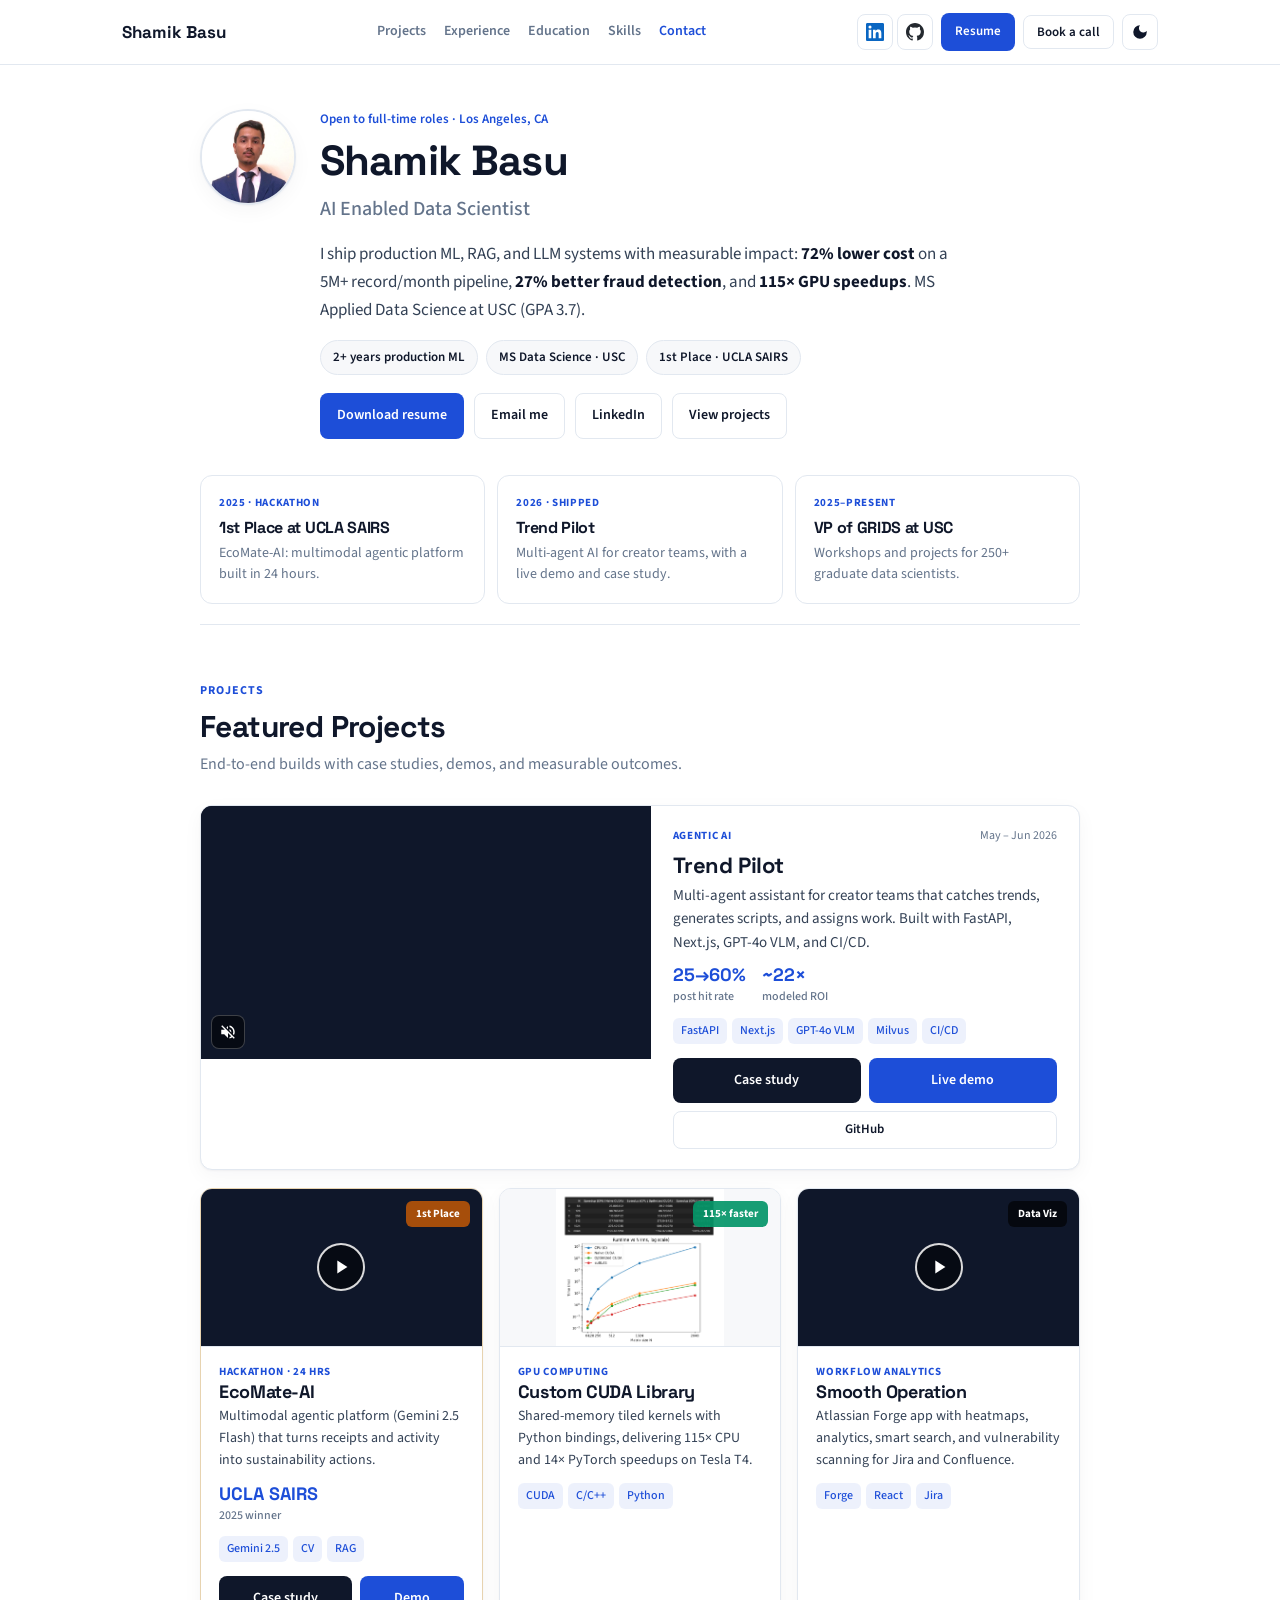
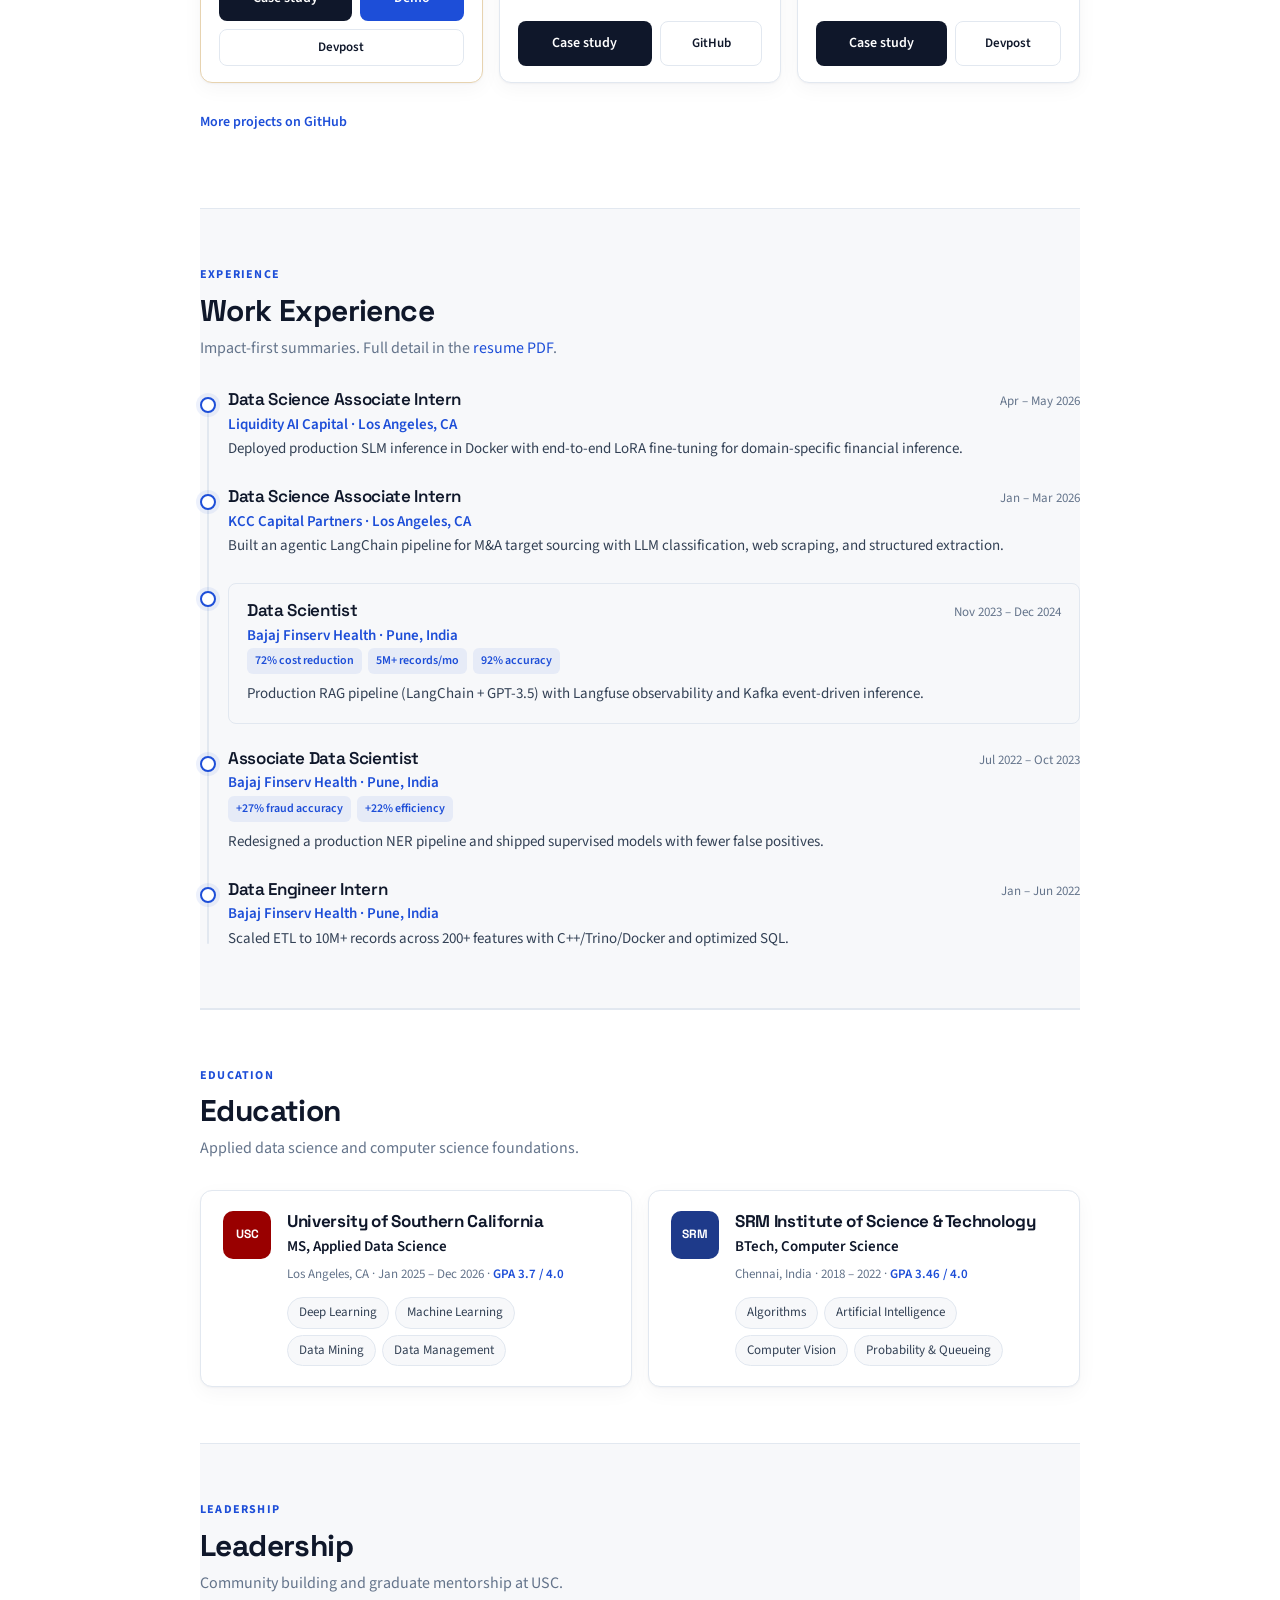
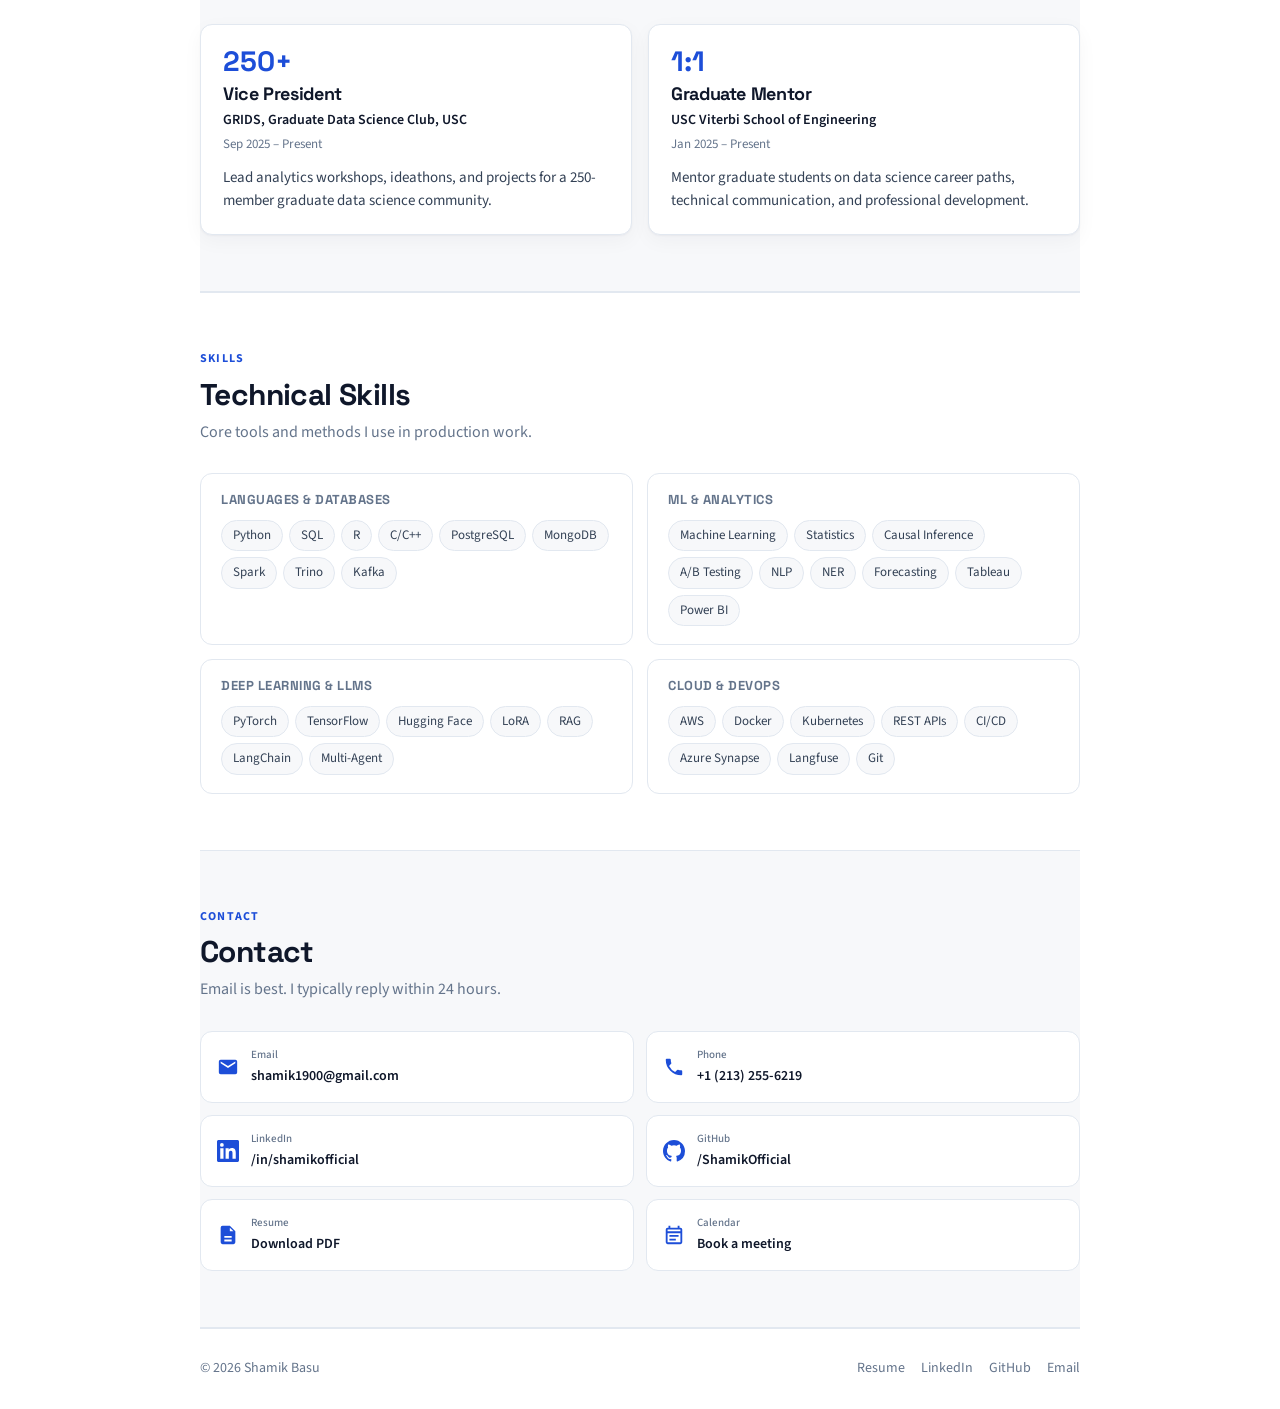
==== commit bdac4721: "Polish project pages and restore Trend Pilot autoplay - Autoplay muted Trend Pilot video and remove " ====
--- a/index.html
+++ b/index.html
@@ -24,7 +24,7 @@
 <link rel="preconnect" href="https://fonts.googleapis.com">
 <link rel="preconnect" href="https://fonts.gstatic.com" crossorigin>
 <link href="https://fonts.googleapis.com/css2?family=Source+Sans+3:wght@400;500;600;700&family=Space+Grotesk:wght@500;600;700&display=swap" rel="stylesheet">
-<link rel="stylesheet" href="assets/css/styles.css?v=11">
+<link rel="stylesheet" href="assets/css/styles.css?v=12">
 
 <script type="application/ld+json">
 {
@@ -140,7 +140,7 @@
   <div class="hero-inner">
     <img class="hero-photo" src="assets/images/profile-picture.jpg" alt="Portrait of Shamik Basu" width="96" height="96" decoding="async">
     <div class="hero-copy">
-      <p class="hero-eyebrow">Open to internships &amp; full-time roles · Los Angeles, CA</p>
+      <p class="hero-eyebrow">Open to full-time roles · Los Angeles, CA</p>
       <h1 id="hero-name">Shamik Basu</h1>
       <p class="hero-tagline">AI Enabled Data Scientist</p>
       <p class="hero-summary">I ship production ML, RAG, and LLM systems with measurable impact: <strong>72% lower cost</strong> on a 5M+ record/month pipeline, <strong>27% better fraud detection</strong>, and <strong>115× GPU speedups</strong>. MS Applied Data Science at USC (GPA 3.7).</p>
@@ -189,11 +189,11 @@
 
   <article class="project-featured reveal">
     <div class="project-featured-media">
-      <video class="project-video" src="assets/video/Trend_Pilot_Intro.mp4" muted playsinline preload="none" poster="" aria-label="Trend Pilot intro video" data-click-play></video>
-      <button type="button" class="video-play-btn" data-play-video aria-label="Play Trend Pilot intro">
-        <svg width="22" height="22" viewBox="0 0 24 24" fill="currentColor" aria-hidden="true"><path d="M8 5v14l11-7z"/></svg>
+      <video class="project-video" src="assets/video/Trend_Pilot_Intro.mp4" autoplay muted loop playsinline preload="metadata" aria-label="Trend Pilot intro video"></video>
+      <button type="button" class="video-mute-btn is-muted" aria-label="Unmute video" aria-pressed="true" title="Unmute">
+        <svg class="icon-muted" viewBox="0 0 24 24" fill="currentColor" aria-hidden="true"><path d="M16.5 12A4.5 4.5 0 0014 7.97v2.21l2.45 2.45c.03-.2.05-.41.05-.63zm2.5 0c0 .94-.2 1.82-.54 2.64l1.51 1.51A8.796 8.796 0 0021 12c0-4.28-2.99-7.86-7-8.77v2.06c2.89.86 5 3.54 5 6.71zM4.27 3L3 4.27 7.73 9H3v6h4l5 5v-6.73l4.25 4.25c-.67.52-1.42.93-2.25 1.18v2.06a8.99 8.99 0 003.69-1.81L19.73 21 21 19.73l-9-9L4.27 3zM12 4L9.91 6.09 12 8.18V4z"/></svg>
+        <svg class="icon-unmuted" viewBox="0 0 24 24" fill="currentColor" aria-hidden="true"><path d="M3 9v6h4l5 5V4L7 9H3zm13.5 3A4.5 4.5 0 0014 7.97v8.05c1.48-.73 2.5-2.25 2.5-4.02zM14 3.23v2.06c2.89.86 5 3.54 5 6.71s-2.11 5.85-5 6.71v2.06c4.01-.91 7-4.49 7-8.77s-2.99-7.86-7-8.77z"/></svg>
       </button>
-      <span class="project-badge project-badge--live">Live demo</span>
     </div>
     <div class="project-featured-body">
       <div class="project-meta-row">
@@ -238,6 +238,7 @@
         <div class="project-actions">
           <a href="projects/ecomate-ai.html" class="btn btn-case">Case study</a>
           <a href="https://ecomateai.streamlit.app/" class="btn btn-live" target="_blank" rel="noopener">Demo</a>
+          <a href="https://devpost.com/software/ecomate-ai" class="btn btn-ghost btn-sm" target="_blank" rel="noopener">Devpost</a>
         </div>
       </div>
     </article>
@@ -271,10 +272,11 @@
       <div class="project-body">
         <span class="project-cat">Workflow Analytics</span>
         <h3>Smooth Operation</h3>
-        <p class="tagline">Real-time flow graphs and heatmaps for Atlassian that surface blockers, risks, and engagement.</p>
-        <ul class="tags"><li class="tag">Python</li><li class="tag">AI</li><li class="tag">Atlassian APIs</li></ul>
+        <p class="tagline">Atlassian Forge app with heatmaps, analytics, smart search, and vulnerability scanning for Jira and Confluence.</p>
+        <ul class="tags"><li class="tag">Forge</li><li class="tag">React</li><li class="tag">Jira</li></ul>
         <div class="project-actions">
           <a href="projects/smooth-operation.html" class="btn btn-case">Case study</a>
+          <a href="https://devpost.com/software/smooth-operator-j0lmx6" class="btn btn-ghost btn-sm" target="_blank" rel="noopener">Devpost</a>
         </div>
       </div>
     </article>
@@ -531,6 +533,6 @@
   <iframe class="calendar-frame" title="Book an appointment with Shamik Basu" allow="fullscreen" referrerpolicy="no-referrer-when-downgrade"></iframe>
 </aside>
 
-<script src="assets/js/script.js?v=7"></script>
+<script src="assets/js/script.js?v=8"></script>
 </body>
 </html>
--- a/assets/css/styles.css
+++ b/assets/css/styles.css
@@ -253,16 +253,19 @@
   position: absolute; inset: 0; width: 100%; height: 100%;
   object-fit: contain; display: block; background: #0f172a;
 }
-.video-play-btn {
-  position: absolute; inset: 0; margin: auto;
-  width: 56px; height: 56px; border-radius: 50%;
-  border: 2px solid rgba(255, 255, 255, 0.9);
-  background: rgba(0, 0, 0, 0.55); color: #fff;
+.video-mute-btn {
+  position: absolute; bottom: 10px; left: 10px; z-index: 2;
+  width: 34px; height: 34px; border-radius: 8px;
   display: flex; align-items: center; justify-content: center;
-  cursor: pointer; z-index: 2;
-}
-.video-play-btn:hover { background: var(--accent); }
-.project-featured-media.is-playing .video-play-btn { display: none; }
+  color: #fff; background: rgba(0, 0, 0, 0.55);
+  border: 1px solid rgba(255, 255, 255, 0.22);
+  cursor: pointer;
+}
+.video-mute-btn:hover { background: var(--accent); }
+.video-mute-btn svg { width: 18px; height: 18px; }
+.video-mute-btn .icon-unmuted { display: none; }
+.video-mute-btn:not(.is-muted) .icon-muted { display: none; }
+.video-mute-btn:not(.is-muted) .icon-unmuted { display: block; }
 .project-featured-body {
   padding: 20px 22px;
   display: flex; flex-direction: column; min-width: 0;
